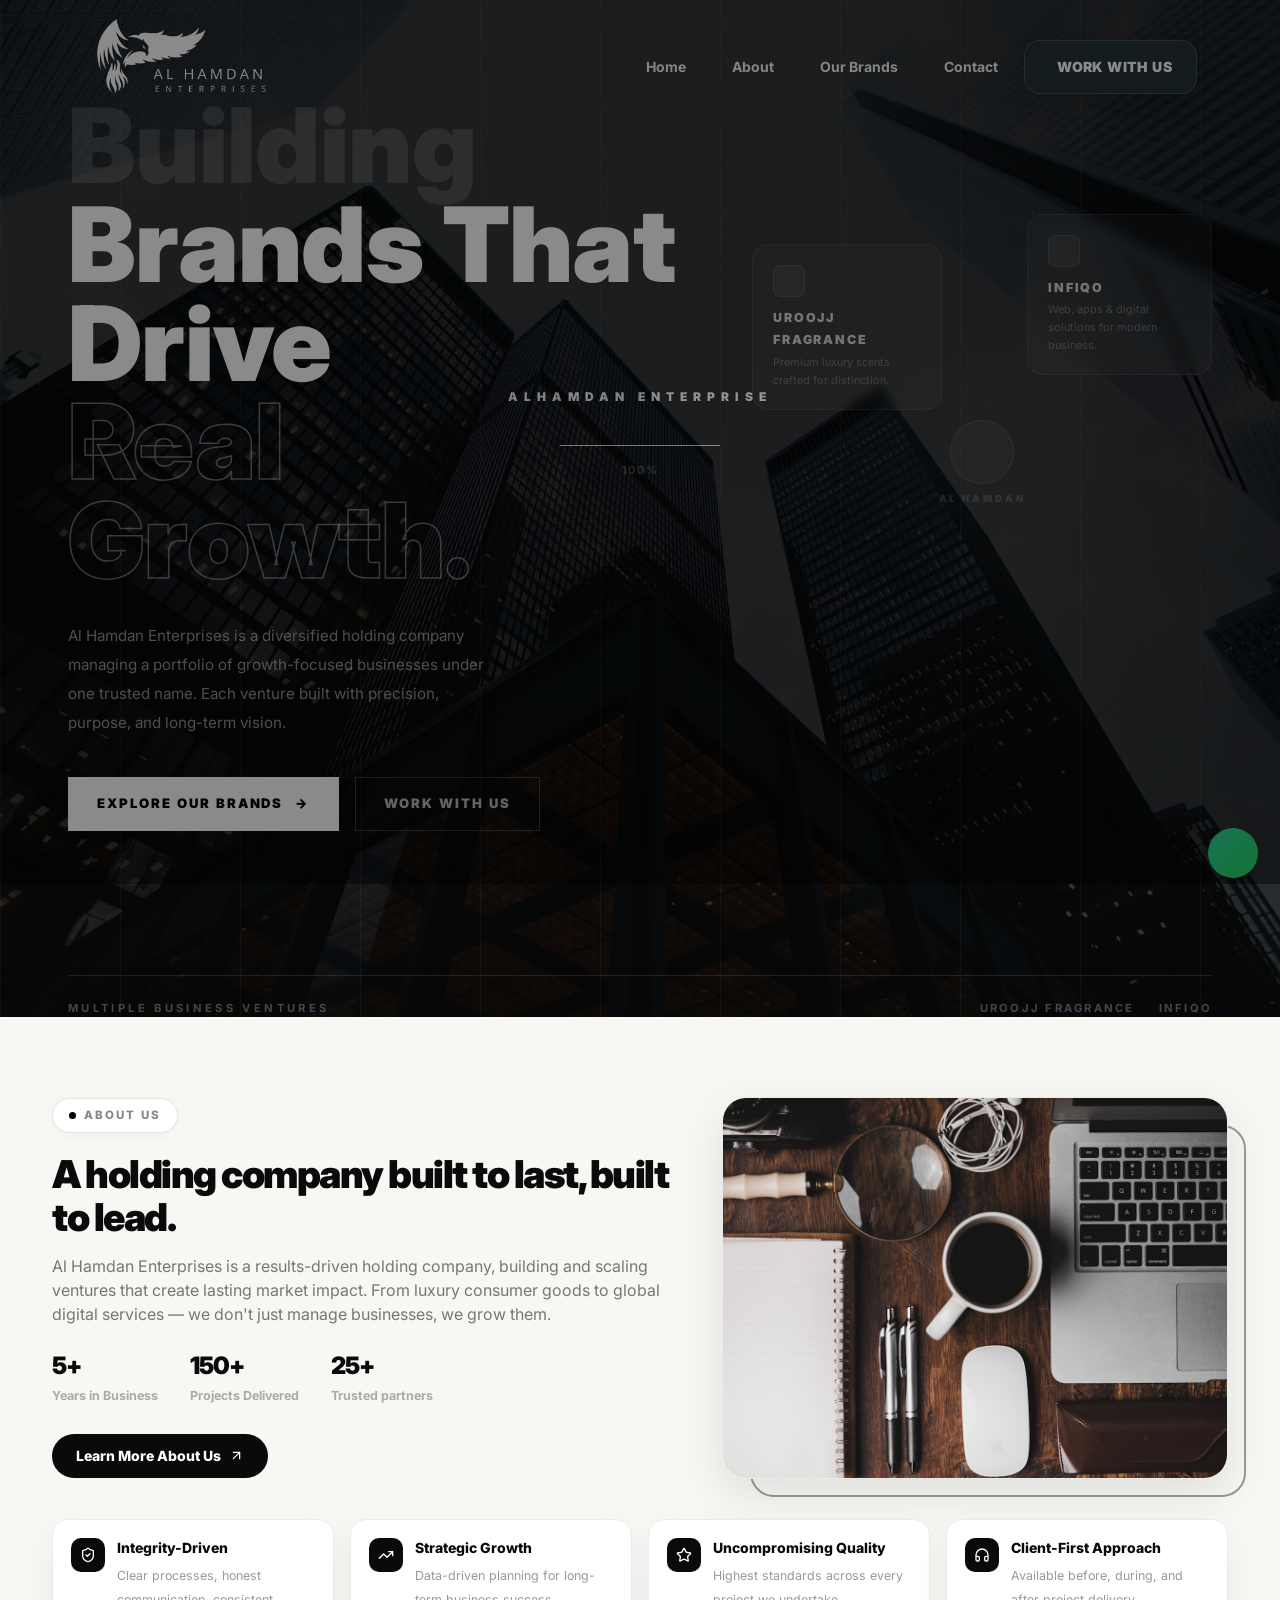
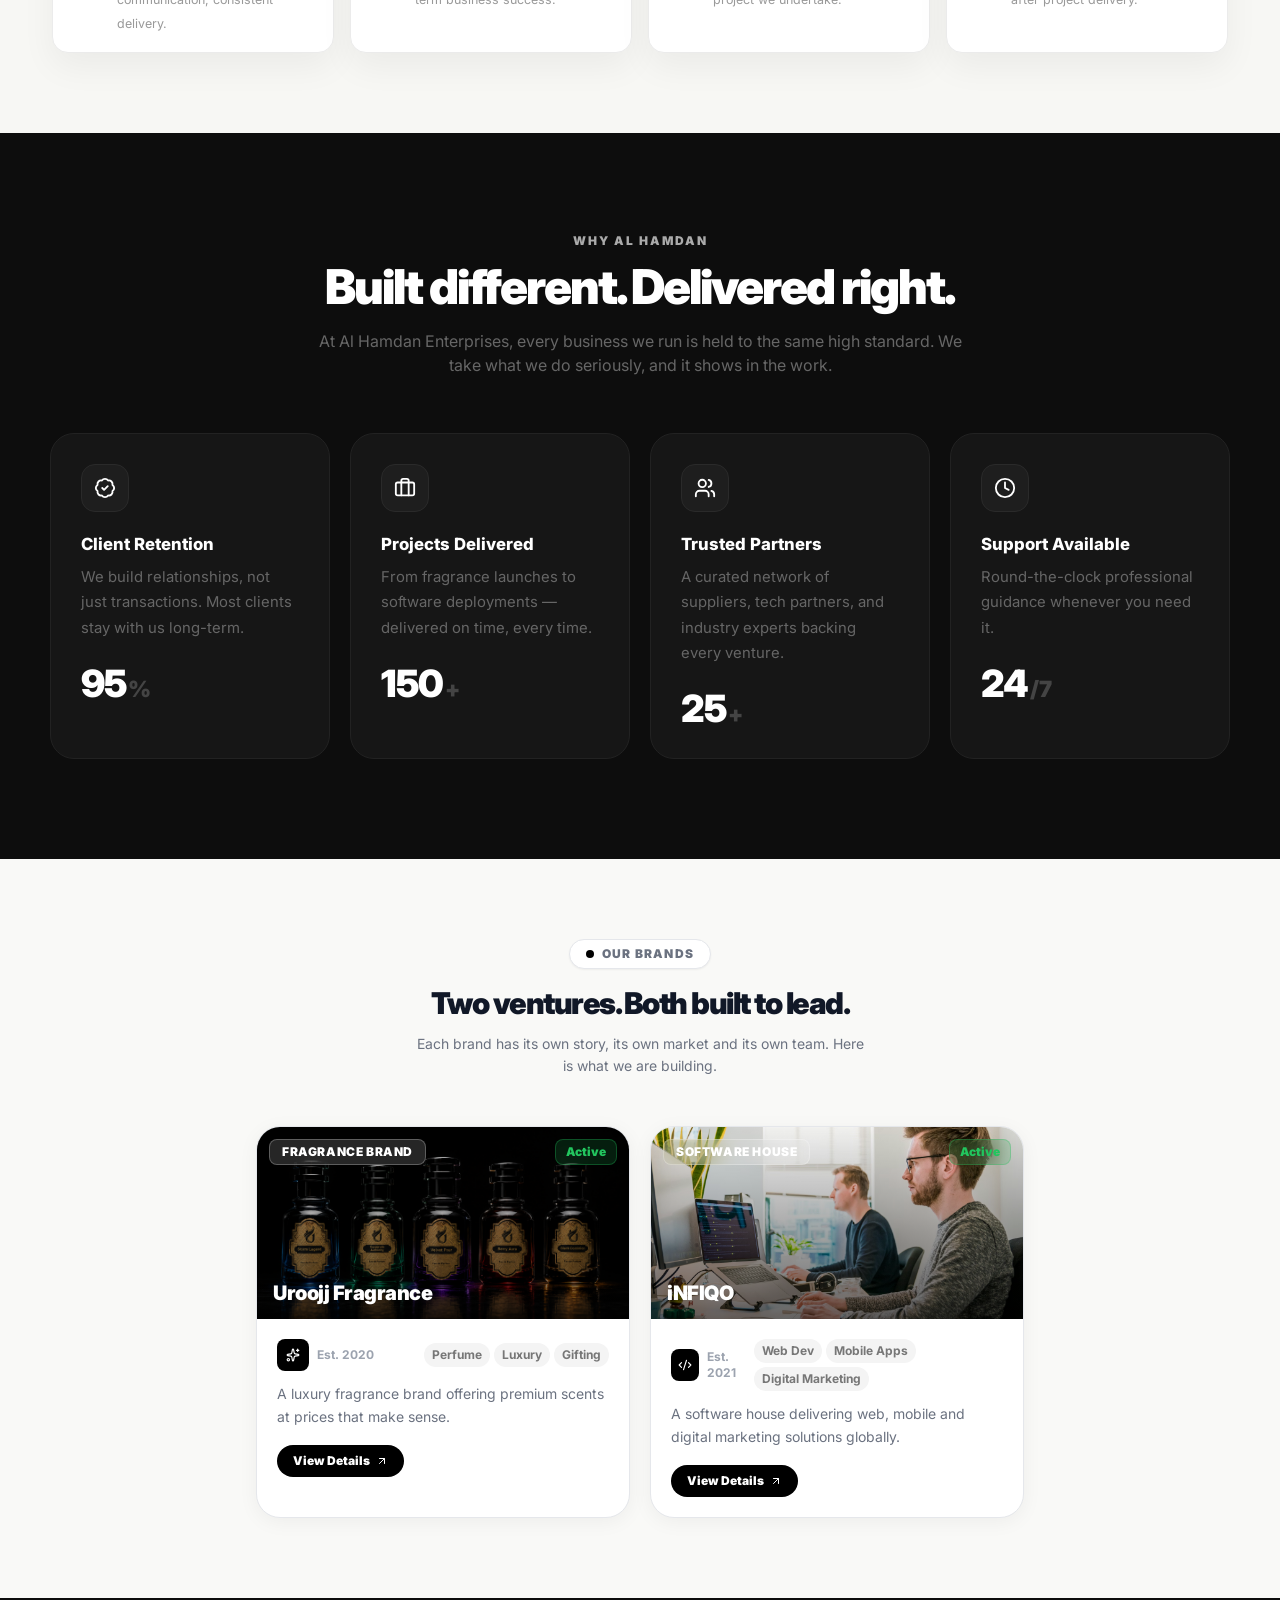
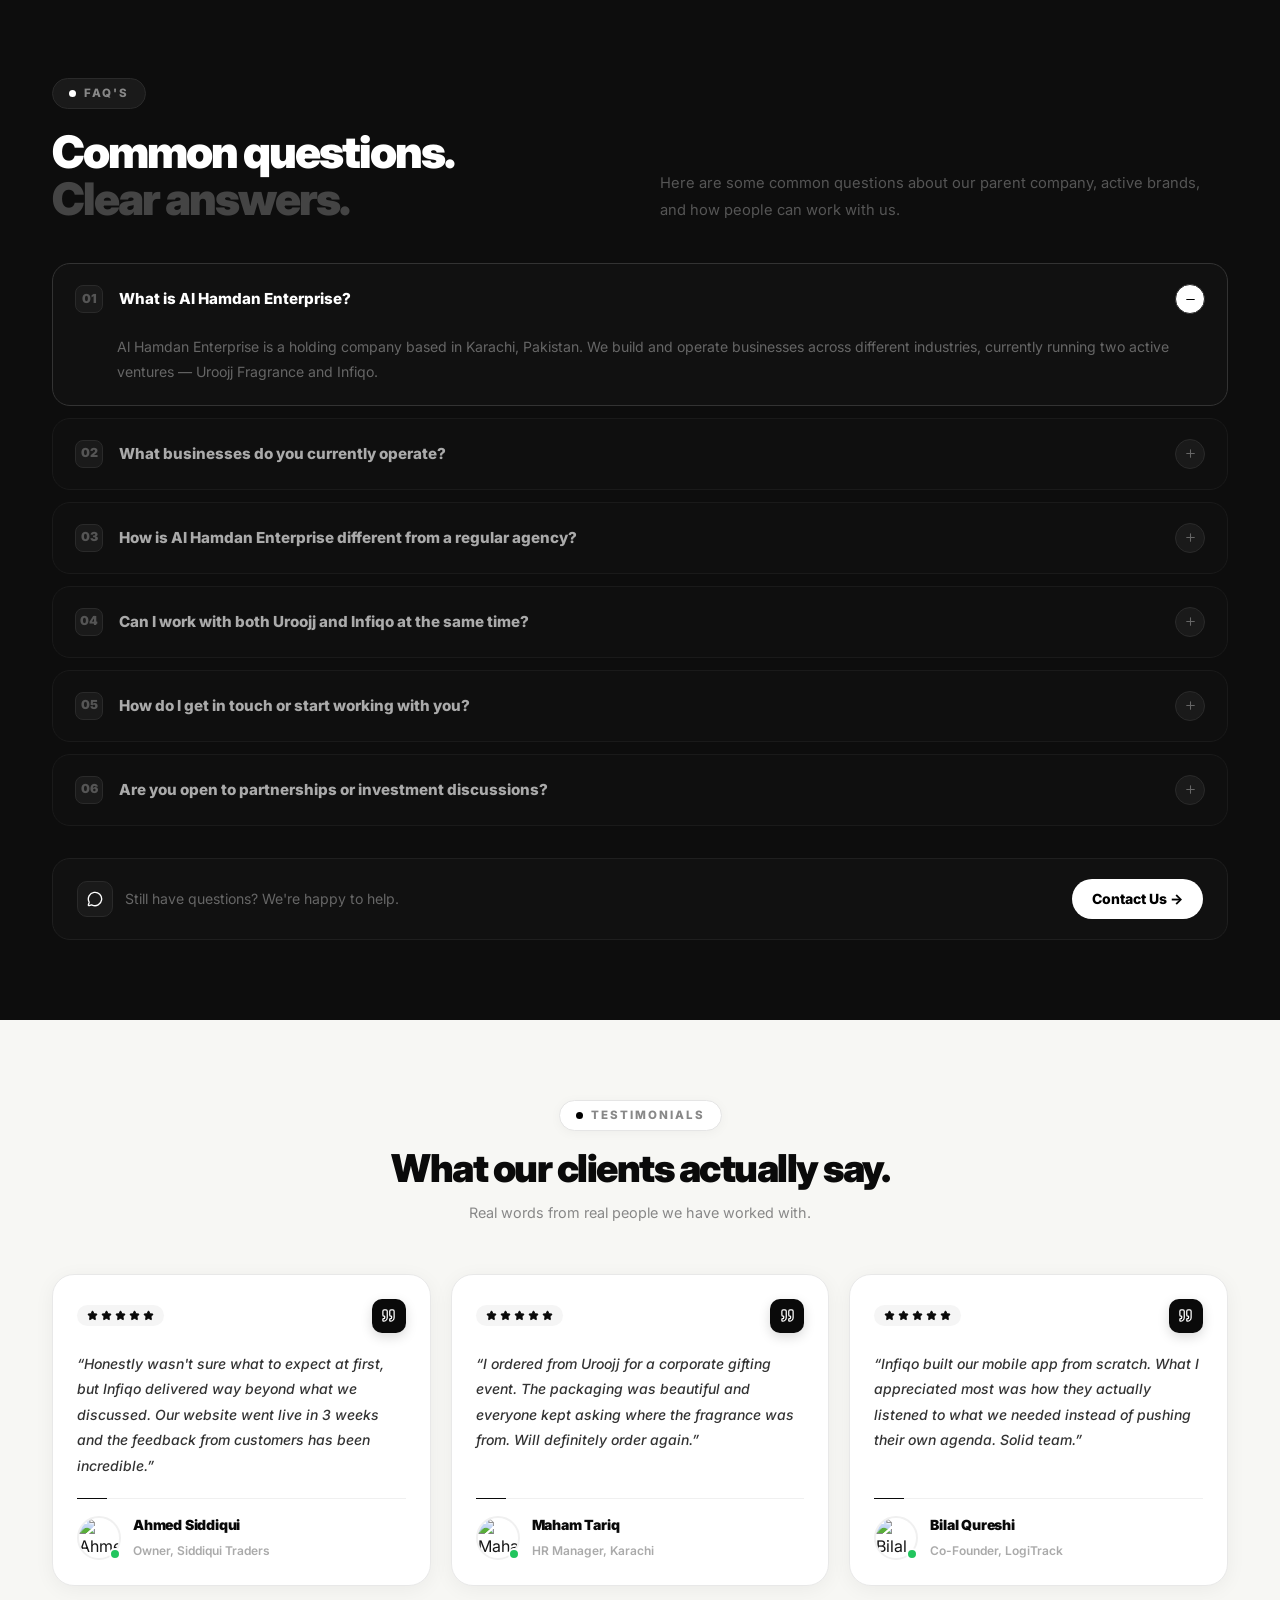
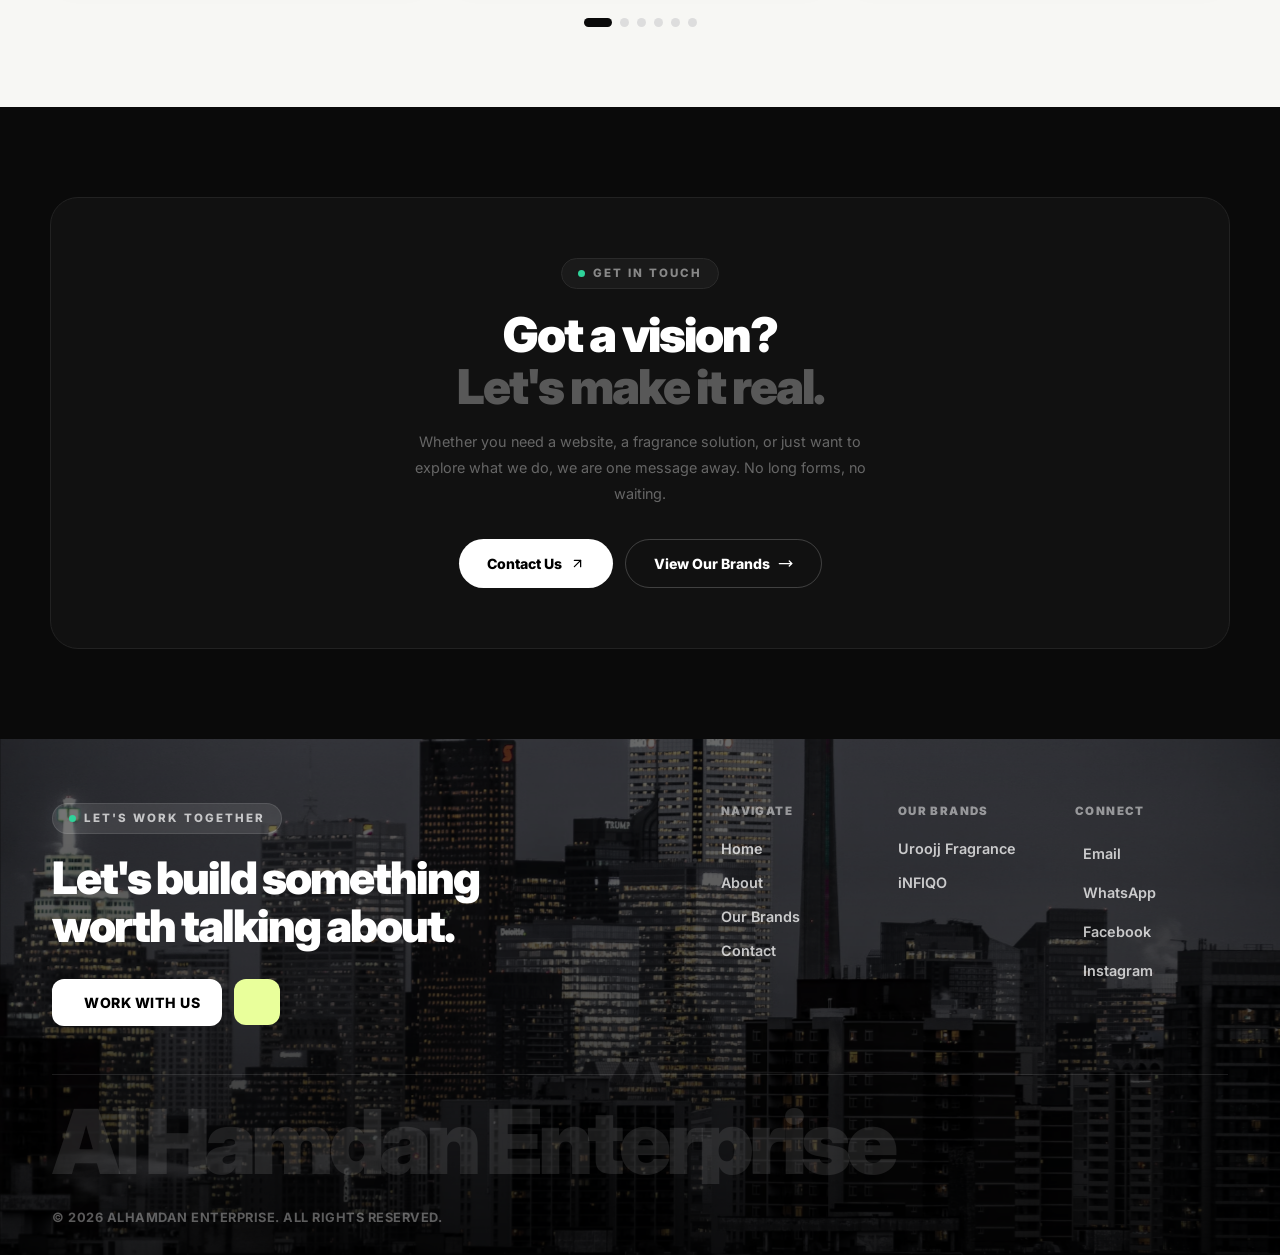
==== index.html @ c8f93321 "first commit" ====
<!DOCTYPE html><html lang="en"><head><meta charSet="utf-8"/><meta name="viewport" content="width=device-width, initial-scale=1"/><link rel="preload" as="image" href="/assets/alhamdan-eagle.png"/><link rel="preload" as="image" href="/assets/home-banner.avif"/><link rel="preload" as="image" href="/assets/about-section.jfif"/><link rel="preload" as="image" href="/assets/brand1.png"/><link rel="preload" as="image" href="/assets/brand2.avif"/><link rel="preload" as="image" href="https://images.unsplash.com/photo-1500648767791-00dcc994a43e?auto=format&amp;fit=crop&amp;w=200&amp;q=80"/><link rel="preload" as="image" href="https://images.unsplash.com/photo-1494790108377-be9c29b29330?auto=format&amp;fit=crop&amp;w=200&amp;q=80"/><link rel="preload" as="image" href="https://images.unsplash.com/photo-1507003211169-0a1dd7228f2d?auto=format&amp;fit=crop&amp;w=200&amp;q=80"/><link rel="stylesheet" href="/_next/static/css/edbd0de90d581d20.css" data-precedence="next"/><link rel="preload" as="script" fetchPriority="low" href="/_next/static/chunks/webpack-51ed66781d0bfeac.js"/><script src="/_next/static/chunks/4bd1b696-81a9dfe52645d0f1.js" async=""></script><script src="/_next/static/chunks/215-1c344f4e2d392297.js" async=""></script><script src="/_next/static/chunks/main-app-2617bffa5543899b.js" async=""></script><script src="/_next/static/chunks/138-8645a6a41c3a226d.js" async=""></script><script src="/_next/static/chunks/606-16528dc2c14a4afb.js" async=""></script><script src="/_next/static/chunks/648-9238dda1753b8897.js" async=""></script><script src="/_next/static/chunks/app/layout-38f8ea07ea30d4d3.js" async=""></script><script src="/_next/static/chunks/app/page-377c559f6a2c6970.js" async=""></script><link rel="preconnect" href="https://fonts.googleapis.com"/><link rel="preconnect" href="https://fonts.gstatic.com" crossorigin="anonymous"/><title>Al Hamdan Enterprises</title><meta name="description" content="Al Hamdan Enterprises is a parent company building modern brands including Uroojj Fragrance and iNFIQO."/><meta name="author" content="Al Hamdan Enterprises"/><meta name="keywords" content="Al Hamdan Enterprises,Uroojj Fragrance,iNFIQO,perfume brand Pakistan,software company Pakistan,digital agency Pakistan"/><meta name="creator" content="Al Hamdan Enterprises"/><meta name="publisher" content="Al Hamdan Enterprises"/><meta name="robots" content="index, follow"/><meta property="og:title" content="Al Hamdan Enterprises"/><meta property="og:description" content="A parent company building modern brands including Uroojj Fragrance and iNFIQO."/><meta property="og:url" content="https://alhamdanenterprise.com/"/><meta property="og:site_name" content="Al Hamdan Enterprises"/><meta property="og:locale" content="en_US"/><meta property="og:image" content="http://localhost:3000/Founder-img.png"/><meta property="og:image:width" content="1200"/><meta property="og:image:height" content="630"/><meta property="og:image:alt" content="Al Hamdan Enterprises"/><meta property="og:type" content="website"/><meta name="twitter:card" content="summary_large_image"/><meta name="twitter:title" content="Al Hamdan Enterprises"/><meta name="twitter:description" content="A parent company building modern brands including Uroojj Fragrance and iNFIQO."/><meta name="twitter:image" content="http://localhost:3000/Founder-img.png"/><link rel="shortcut icon" href="/favicon.ico"/><link rel="icon" href="/favicon.ico"/><link rel="apple-touch-icon" href="/favicon-32x32.png"/><link href="https://fonts.googleapis.com/css2?family=Inter:wght@400;500;600;700;800;900&amp;display=swap" rel="stylesheet"/><link href="https://cdn.jsdelivr.net/npm/remixicon@4.6.0/fonts/remixicon.css" rel="stylesheet"/><script src="/_next/static/chunks/polyfills-42372ed130431b0a.js" noModule=""></script></head><body><header id="header" class="fixed left-0 top-0 z-[1000] w-full transition-all duration-300 py-4"><div class="container mx-auto flex items-center justify-between gap-6 px-4 sm:px-6 lg:px-8"><div class="inline-flex items-center rounded-2xl border transition-all duration-300 border-transparent bg-transparent p-0 shadow-none"><a class="flex items-center no-underline" href="/"><img alt="Al Hamdan Enterprises Logo" width="225" height="100" decoding="async" data-nimg="1" class="block h-[64px] w-[145px] origin-center scale-[2.2] object-contain object-center transition-all duration-300 sm:h-[80px] sm:w-[180px] sm:scale-[2.6] lg:h-[100px] lg:w-[225px] lg:scale-[3] brightness-0 invert" style="color:transparent" src="/assets/alhamdan-eagle.png"/></a></div><div class="flex items-center gap-3 lg:gap-4"><div class="lg:rounded-[22px] lg:border lg:transition-all lg:duration-300 lg:border-transparent lg:bg-transparent lg:p-0 lg:shadow-none"><ul id="navLinks" class="fixed inset-x-4 top-[110px] z-[9999] flex max-h-[calc(100vh-130px)] w-auto list-none flex-col gap-3 overflow-y-auto rounded-3xl border border-white/15 bg-[#111]/95 p-4 text-sm font-bold text-white shadow-2xl backdrop-blur-2xl transition-all duration-300 lg:static lg:max-h-none lg:w-auto lg:flex-row lg:items-center lg:gap-1.5 lg:overflow-visible lg:border-none lg:bg-transparent lg:p-0 lg:shadow-none lg:backdrop-blur-none invisible translate-x-full opacity-0 lg:visible lg:translate-x-0 lg:opacity-100 lg:text-white/95"><li><a href="/" class="relative inline-flex w-full items-center justify-center whitespace-nowrap rounded-2xl px-4 py-3 text-sm transition-all duration-300 lg:w-auto lg:px-5 lg:py-4 text-white/95 hover:bg-white/10 hover:text-white">Home</a></li><li><a href="/about" class="relative inline-flex w-full items-center justify-center whitespace-nowrap rounded-2xl px-4 py-3 text-sm transition-all duration-300 lg:w-auto lg:px-5 lg:py-4 text-white/95 hover:bg-white/10 hover:text-white">About</a></li><li><a href="/brands" class="relative inline-flex w-full items-center justify-center whitespace-nowrap rounded-2xl px-4 py-3 text-sm transition-all duration-300 lg:w-auto lg:px-5 lg:py-4 text-white/95 hover:bg-white/10 hover:text-white">Our Brands</a></li><li><a href="/contact" class="relative inline-flex w-full items-center justify-center whitespace-nowrap rounded-2xl px-4 py-3 text-sm transition-all duration-300 lg:w-auto lg:px-5 lg:py-4 text-white/95 hover:bg-white/10 hover:text-white">Contact</a></li><li><a href="https://wa.me/+923149224812" target="_blank" rel="noopener noreferrer" class="inline-flex w-full items-center justify-center gap-2 rounded-2xl border border-white/15 bg-[#233136] px-4 py-3 text-xs font-black uppercase tracking-[0.4px] text-white shadow-[0_14px_28px_rgba(0,0,0,0.12)] transition-all duration-300 hover:-translate-y-0.5 hover:border-white/30 hover:bg-white/20 sm:text-sm lg:w-auto lg:px-6 lg:py-4"><i class="ri-whatsapp-line text-[1.1rem] leading-none text-green-400 transition-colors duration-300"></i><span>Work With Us</span></a></li></ul></div><button id="menuBtn" aria-label="Open menu" class="flex h-[46px] w-[46px] cursor-pointer flex-col items-center justify-center rounded-[14px] border backdrop-blur-xl transition-all duration-300 lg:hidden border-white/20 bg-white/10"><span class="my-[3px] block h-[2px] w-5 transition-all duration-300 bg-white "></span><span class="my-[3px] block h-[2px] w-5 transition-all duration-300 bg-white opacity-100"></span><span class="my-[3px] block h-[2px] w-5 transition-all duration-300 bg-white "></span></button></div></div></header><main><section id="home" class="relative flex min-h-screen items-center overflow-hidden bg-[#080808] px-4 pb-16 pt-28 text-white sm:px-6 lg:px-12 lg:py-0"><div class="absolute inset-0 z-0"><img src="/assets/home-banner.avif" alt="" class="h-full w-full object-cover object-center"/><div class="absolute inset-0 bg-[#080808]/80"></div><div class="absolute inset-0 opacity-[0.04]" style="background-image:repeating-linear-gradient(90deg, white 0px, white 1px, transparent 1px, transparent 120px)"></div></div><div class="container relative z-10 mx-auto max-w-7xl"><div class="grid grid-cols-1 items-center gap-0 lg:grid-cols-[1fr_420px] lg:gap-16 xl:grid-cols-[1fr_460px]"><div class="reveal py-8 lg:py-24"><h1 class="mb-8 font-black leading-[0.95] tracking-[-0.04em]"><span class="block text-[clamp(3rem,9vw,6.5rem)] text-white/15">Building</span><span class="block text-[clamp(3rem,9vw,6.5rem)] text-white">Brands That</span><span class="block text-[clamp(3rem,9vw,6.5rem)] text-white">Drive</span><span class="block text-[clamp(3rem,9vw,6.5rem)]" style="-webkit-text-stroke:1.5px rgba(255,255,255,0.4);color:transparent">Real Growth.</span></h1><div class="mb-10 grid grid-cols-1 gap-8 sm:grid-cols-[1fr_auto]"><p class="max-w-[420px] text-[0.95rem] leading-[1.9] text-white/55">Al Hamdan Enterprises is a diversified holding company managing a portfolio of growth-focused businesses under one trusted name. Each venture built with precision, purpose, and long-term vision.</p></div><div class="flex flex-wrap items-center gap-4"><a href="/brands" class="group inline-flex items-center gap-3 rounded-none border border-white bg-white px-7 py-4 text-[0.82rem] font-black uppercase tracking-[0.15em] text-black transition-all duration-300 hover:bg-transparent hover:text-white">Explore Our Brands<span class="transition-transform duration-300 group-hover:translate-x-1">→</span></a><a href="/contact" class="inline-flex items-center gap-3 rounded-none border border-white/20 px-7 py-4 text-[0.82rem] font-black uppercase tracking-[0.15em] text-white/70 transition-all duration-300 hover:border-white hover:text-white">Work With Us</a></div></div><div class="reveal relative hidden lg:flex items-center justify-center" style="height:560px"><div class="absolute h-[300px] w-[300px] rounded-full" style="background:radial-gradient(circle, rgba(255,255,255,0.03) 0%, transparent 70%)"></div><div class="absolute left-[0px] top-[60px] w-[190px] rounded-2xl border border-white/[0.08] bg-white/[0.04] p-5 backdrop-blur-sm" style="animation:floatA 6s ease-in-out infinite"><div class="mb-3 flex h-8 w-8 items-center justify-center rounded-lg border border-white/10 bg-white/[0.06]"><i class="ri-drop-line text-sm text-white/60"></i></div><p class="mb-1 text-[0.78rem] font-black uppercase tracking-[0.15em] text-white/80">Uroojj</p><p class="mb-1 text-[0.78rem] font-black uppercase tracking-[0.15em] text-white/80">Fragrance</p><p class="text-[0.68rem] leading-relaxed text-white/30">Premium luxury scents crafted for distinction.</p></div><div class="absolute right-[0px] top-[30px] w-[185px] rounded-2xl border border-white/[0.08] bg-white/[0.04] p-5 backdrop-blur-sm" style="animation:floatB 5s ease-in-out infinite"><div class="mb-3 flex h-8 w-8 items-center justify-center rounded-lg border border-white/10 bg-white/[0.06]"><i class="ri-code-line text-sm text-white/60"></i></div><p class="mb-1 text-[0.78rem] font-black uppercase tracking-[0.15em] text-white/80">iNFIQO</p><p class="text-[0.68rem] leading-relaxed text-white/30">Web, apps &amp; digital solutions for modern business.</p></div><div class="absolute flex flex-col items-center justify-center gap-2"><div class="flex h-16 w-16 items-center justify-center rounded-full border border-white/10 bg-white/[0.05]"><i class="ri-building-4-line text-xl text-white/50"></i></div><p class="text-[0.6rem] font-black uppercase tracking-[0.3em] text-white/20">Al Hamdan</p></div><svg class="absolute inset-0 h-full w-full" style="z-index:-1"><line x1="50%" y1="50%" x2="22%" y2="22%" stroke="rgba(255,255,255,0.04)" stroke-width="1" stroke-dasharray="4 6"></line><line x1="50%" y1="50%" x2="78%" y2="18%" stroke="rgba(255,255,255,0.04)" stroke-width="1" stroke-dasharray="4 6"></line><line x1="50%" y1="50%" x2="20%" y2="78%" stroke="rgba(255,255,255,0.04)" stroke-width="1" stroke-dasharray="4 6"></line><line x1="50%" y1="50%" x2="78%" y2="80%" stroke="rgba(255,255,255,0.04)" stroke-width="1" stroke-dasharray="4 6"></line></svg></div></div><div class="reveal mt-12 hidden items-center justify-between border-t border-white/10 pt-6 lg:flex"><p class="text-[0.7rem] font-bold uppercase tracking-[0.3em] text-white/25">Multiple Business Ventures</p><div class="flex items-center gap-6"><span class="text-[0.7rem] font-bold uppercase tracking-[0.2em] text-white/25 transition hover:text-white/60 cursor-default">Uroojj Fragrance</span><span class="text-[0.7rem] font-bold uppercase tracking-[0.2em] text-white/25 transition hover:text-white/60 cursor-default">iNFIQO</span></div></div></div></section><section id="about" class="bg-[radial-gradient(circle_at_top_right,rgba(79,140,255,0.12),transparent_30%),radial-gradient(circle_at_bottom_left,rgba(255,159,67,0.08),transparent_28%),#f9f9f7] px-4 py-16 sm:px-6 sm:py-20 lg:px-8"><div class="container mx-auto max-w-7xl"><div class="grid grid-cols-1 items-center gap-10 md:gap-12 lg:grid-cols-[1.1fr_0.9fr] lg:gap-[52px]"><div class="reveal text-center lg:text-left"><div class="mx-auto mb-5 inline-flex w-fit items-center gap-2 rounded-full border border-[#e5e5e5] bg-white px-4 py-2 shadow-[0_2px_12px_rgba(0,0,0,0.04)] lg:mx-0"><span class="block h-[7px] w-[7px] rounded-full bg-black"></span><span class="text-[0.72rem] font-extrabold uppercase tracking-[2px] text-[#888]">About Us</span></div><h2 class="mx-auto mb-4 max-w-2xl text-[clamp(1.7rem,6vw,2.4rem)] font-black leading-[1.1] tracking-[-1.5px] text-[#0a0a0a] lg:mx-0 lg:text-[clamp(1.8rem,3vw,2.4rem)]">A holding company built to last, built to lead.</h2><p class="mx-auto mb-6 max-w-2xl text-sm leading-8 text-[#777] sm:text-base lg:mx-0">Al Hamdan Enterprises is a results-driven holding company, building and scaling ventures that create lasting market impact. From luxury consumer goods to global digital services — we don&#x27;t just manage businesses, we grow them.</p><div class="mb-7 grid grid-cols-3 gap-4 sm:flex sm:justify-center sm:gap-8 lg:justify-start"><div><strong class="block text-xl font-black tracking-[-1px] text-[#0a0a0a] sm:text-2xl">5+</strong><span class="text-xs font-bold text-[#aaa] sm:text-[0.78rem]">Years in Business</span></div><div><strong class="block text-xl font-black tracking-[-1px] text-[#0a0a0a] sm:text-2xl">150+</strong><span class="text-xs font-bold text-[#aaa] sm:text-[0.78rem]">Projects Delivered</span></div><div><strong class="block text-xl font-black tracking-[-1px] text-[#0a0a0a] sm:text-2xl">25+</strong><span class="text-xs font-bold text-[#aaa] sm:text-[0.78rem]">Trusted partners</span></div></div><a class="inline-flex items-center justify-center gap-2 rounded-full bg-[#0a0a0a] px-6 py-3 text-sm font-extrabold text-white transition duration-300 hover:opacity-80" href="/about/">Learn More About Us <svg xmlns="http://www.w3.org/2000/svg" width="15" height="15" viewBox="0 0 24 24" fill="none" stroke="currentColor" stroke-width="2" stroke-linecap="round" stroke-linejoin="round" class="lucide lucide-arrow-up-right" aria-hidden="true"><path d="M7 7h10v10"></path><path d="M7 17 17 7"></path></svg></a></div><div class="reveal relative mx-auto w-full max-w-[560px] lg:max-w-none"><div class="relative before:absolute before:inset-[22px_-12px_-12px_22px] before:z-0 before:rounded-[24px] before:border-2 before:border-[#999] sm:before:inset-[28px_-18px_-18px_28px]"><div class="relative z-10 overflow-hidden rounded-[24px] border border-[#ebebeb] shadow-[0_16px_48px_rgba(0,0,0,0.1)]"><img src="/assets/about-section.jfif" alt="Al Hamdan Enterprises" class="block h-[260px] w-full object-cover sm:h-[320px] lg:h-[380px]"/></div></div></div></div><div class="reveal mt-10 grid grid-cols-1 gap-4 sm:grid-cols-2 lg:grid-cols-4"><div class="flex items-start gap-3 rounded-2xl border border-[#ebebeb] bg-white p-4 shadow-[0_14px_34px_rgba(0,0,0,0.05)] transition duration-300 hover:-translate-y-1 hover:border-[#0a0a0a] hover:shadow-[0_20px_44px_rgba(0,0,0,0.09)] sm:p-[18px]"><div class="flex h-[34px] min-w-[34px] items-center justify-center rounded-[10px] bg-[#0a0a0a]"><svg xmlns="http://www.w3.org/2000/svg" width="16" height="16" viewBox="0 0 24 24" fill="none" stroke="#fff" stroke-width="2" stroke-linecap="round" stroke-linejoin="round" class="lucide lucide-shield-check" aria-hidden="true"><path d="M20 13c0 5-3.5 7.5-7.66 8.95a1 1 0 0 1-.67-.01C7.5 20.5 4 18 4 13V6a1 1 0 0 1 1-1c2 0 4.5-1.2 6.24-2.72a1.17 1.17 0 0 1 1.52 0C14.51 3.81 17 5 19 5a1 1 0 0 1 1 1z"></path><path d="m9 12 2 2 4-4"></path></svg></div><div><strong class="mb-1 block text-sm font-extrabold text-[#0a0a0a]">Integrity-Driven</strong><span class="text-xs leading-[1.55] text-[#999] sm:text-[0.78rem]">Clear processes, honest communication, consistent delivery.</span></div></div><div class="flex items-start gap-3 rounded-2xl border border-[#ebebeb] bg-white p-4 shadow-[0_14px_34px_rgba(0,0,0,0.05)] transition duration-300 hover:-translate-y-1 hover:border-[#0a0a0a] hover:shadow-[0_20px_44px_rgba(0,0,0,0.09)] sm:p-[18px]"><div class="flex h-[34px] min-w-[34px] items-center justify-center rounded-[10px] bg-[#0a0a0a]"><svg xmlns="http://www.w3.org/2000/svg" width="16" height="16" viewBox="0 0 24 24" fill="none" stroke="#fff" stroke-width="2" stroke-linecap="round" stroke-linejoin="round" class="lucide lucide-trending-up" aria-hidden="true"><path d="M16 7h6v6"></path><path d="m22 7-8.5 8.5-5-5L2 17"></path></svg></div><div><strong class="mb-1 block text-sm font-extrabold text-[#0a0a0a]">Strategic Growth</strong><span class="text-xs leading-[1.55] text-[#999] sm:text-[0.78rem]">Data-driven planning for long-term business success.</span></div></div><div class="flex items-start gap-3 rounded-2xl border border-[#ebebeb] bg-white p-4 shadow-[0_14px_34px_rgba(0,0,0,0.05)] transition duration-300 hover:-translate-y-1 hover:border-[#0a0a0a] hover:shadow-[0_20px_44px_rgba(0,0,0,0.09)] sm:p-[18px]"><div class="flex h-[34px] min-w-[34px] items-center justify-center rounded-[10px] bg-[#0a0a0a]"><svg xmlns="http://www.w3.org/2000/svg" width="16" height="16" viewBox="0 0 24 24" fill="none" stroke="#fff" stroke-width="2" stroke-linecap="round" stroke-linejoin="round" class="lucide lucide-star" aria-hidden="true"><path d="M11.525 2.295a.53.53 0 0 1 .95 0l2.31 4.679a2.123 2.123 0 0 0 1.595 1.16l5.166.756a.53.53 0 0 1 .294.904l-3.736 3.638a2.123 2.123 0 0 0-.611 1.878l.882 5.14a.53.53 0 0 1-.771.56l-4.618-2.428a2.122 2.122 0 0 0-1.973 0L6.396 21.01a.53.53 0 0 1-.77-.56l.881-5.139a2.122 2.122 0 0 0-.611-1.879L2.16 9.795a.53.53 0 0 1 .294-.906l5.165-.755a2.122 2.122 0 0 0 1.597-1.16z"></path></svg></div><div><strong class="mb-1 block text-sm font-extrabold text-[#0a0a0a]">Uncompromising Quality</strong><span class="text-xs leading-[1.55] text-[#999] sm:text-[0.78rem]">Highest standards across every project we undertake.</span></div></div><div class="flex items-start gap-3 rounded-2xl border border-[#ebebeb] bg-white p-4 shadow-[0_14px_34px_rgba(0,0,0,0.05)] transition duration-300 hover:-translate-y-1 hover:border-[#0a0a0a] hover:shadow-[0_20px_44px_rgba(0,0,0,0.09)] sm:p-[18px]"><div class="flex h-[34px] min-w-[34px] items-center justify-center rounded-[10px] bg-[#0a0a0a]"><svg xmlns="http://www.w3.org/2000/svg" width="16" height="16" viewBox="0 0 24 24" fill="none" stroke="#fff" stroke-width="2" stroke-linecap="round" stroke-linejoin="round" class="lucide lucide-headphones" aria-hidden="true"><path d="M3 14h3a2 2 0 0 1 2 2v3a2 2 0 0 1-2 2H5a2 2 0 0 1-2-2v-7a9 9 0 0 1 18 0v7a2 2 0 0 1-2 2h-1a2 2 0 0 1-2-2v-3a2 2 0 0 1 2-2h3"></path></svg></div><div><strong class="mb-1 block text-sm font-extrabold text-[#0a0a0a]">Client-First Approach</strong><span class="text-xs leading-[1.55] text-[#999] sm:text-[0.78rem]">Available before, during, and after project delivery.</span></div></div></div></div></section><section id="why" class="bg-[#0D0D0D]"><div class="container mx-auto max-w-7xl"><div class="reveal mx-auto mb-12 max-w-3xl text-center sm:mb-14"><div class="mb-3 text-xs font-black uppercase tracking-[2px] text-[#aaa]">WHY AL HAMDAN</div><h2 class="mb-4 text-[clamp(1.8rem,7vw,3rem)] font-black leading-[1.08] tracking-[-1.5px] text-white sm:tracking-[-2px]">Built different. Delivered right.</h2><p class="mx-auto max-w-2xl text-sm leading-7 text-[#666] sm:text-base">At Al Hamdan Enterprises, every business we run is held to the same high standard. We take what we do seriously, and it shows in the work.</p></div><div class="grid grid-cols-1 gap-5 sm:grid-cols-2 lg:grid-cols-4"><div class="reveal rounded-[24px] border border-[#222] bg-[#161616] p-6 transition duration-300 hover:-translate-y-2 hover:border-[#444] hover:shadow-[0_25px_60px_rgba(0,0,0,0.28)] sm:p-7 lg:p-[30px]"><div class="mb-5 flex h-12 w-12 items-center justify-center rounded-[14px] border border-[#2a2a2a] bg-[#1e1e1e]"><svg xmlns="http://www.w3.org/2000/svg" width="22" height="22" viewBox="0 0 24 24" fill="none" stroke="#fff" stroke-width="2" stroke-linecap="round" stroke-linejoin="round" class="lucide lucide-badge-check" aria-hidden="true"><path d="M3.85 8.62a4 4 0 0 1 4.78-4.77 4 4 0 0 1 6.74 0 4 4 0 0 1 4.78 4.78 4 4 0 0 1 0 6.74 4 4 0 0 1-4.77 4.78 4 4 0 0 1-6.75 0 4 4 0 0 1-4.78-4.77 4 4 0 0 1 0-6.76Z"></path><path d="m9 12 2 2 4-4"></path></svg></div><h3 class="mb-2 text-[1.05rem] font-extrabold text-white">Client Retention</h3><p class="mb-6 text-sm leading-[1.7] text-[#666] sm:text-[0.93rem]">We build relationships, not just transactions. Most clients stay with us long-term.</p><div class="flex items-baseline gap-0.5"><span data-count="95" class="text-[2.2rem] font-black leading-none tracking-[-1px] text-white sm:text-[2.35rem]">0</span><span class="text-[1.4rem] font-black leading-none text-[#444]">%</span></div></div><div class="reveal rounded-[24px] border border-[#222] bg-[#161616] p-6 transition duration-300 hover:-translate-y-2 hover:border-[#444] hover:shadow-[0_25px_60px_rgba(0,0,0,0.28)] sm:p-7 lg:p-[30px]"><div class="mb-5 flex h-12 w-12 items-center justify-center rounded-[14px] border border-[#2a2a2a] bg-[#1e1e1e]"><svg xmlns="http://www.w3.org/2000/svg" width="22" height="22" viewBox="0 0 24 24" fill="none" stroke="#fff" stroke-width="2" stroke-linecap="round" stroke-linejoin="round" class="lucide lucide-briefcase" aria-hidden="true"><path d="M16 20V4a2 2 0 0 0-2-2h-4a2 2 0 0 0-2 2v16"></path><rect width="20" height="14" x="2" y="6" rx="2"></rect></svg></div><h3 class="mb-2 text-[1.05rem] font-extrabold text-white">Projects Delivered</h3><p class="mb-6 text-sm leading-[1.7] text-[#666] sm:text-[0.93rem]">From fragrance launches to software deployments — delivered on time, every time.</p><div class="flex items-baseline gap-0.5"><span data-count="150" class="text-[2.2rem] font-black leading-none tracking-[-1px] text-white sm:text-[2.35rem]">0</span><span class="text-[1.4rem] font-black leading-none text-[#444]">+</span></div></div><div class="reveal rounded-[24px] border border-[#222] bg-[#161616] p-6 transition duration-300 hover:-translate-y-2 hover:border-[#444] hover:shadow-[0_25px_60px_rgba(0,0,0,0.28)] sm:p-7 lg:p-[30px]"><div class="mb-5 flex h-12 w-12 items-center justify-center rounded-[14px] border border-[#2a2a2a] bg-[#1e1e1e]"><svg xmlns="http://www.w3.org/2000/svg" width="22" height="22" viewBox="0 0 24 24" fill="none" stroke="#fff" stroke-width="2" stroke-linecap="round" stroke-linejoin="round" class="lucide lucide-users" aria-hidden="true"><path d="M16 21v-2a4 4 0 0 0-4-4H6a4 4 0 0 0-4 4v2"></path><path d="M16 3.128a4 4 0 0 1 0 7.744"></path><path d="M22 21v-2a4 4 0 0 0-3-3.87"></path><circle cx="9" cy="7" r="4"></circle></svg></div><h3 class="mb-2 text-[1.05rem] font-extrabold text-white">Trusted Partners</h3><p class="mb-6 text-sm leading-[1.7] text-[#666] sm:text-[0.93rem]">A curated network of suppliers, tech partners, and industry experts backing every venture.</p><div class="flex items-baseline gap-0.5"><span data-count="25" class="text-[2.2rem] font-black leading-none tracking-[-1px] text-white sm:text-[2.35rem]">0</span><span class="text-[1.4rem] font-black leading-none text-[#444]">+</span></div></div><div class="reveal rounded-[24px] border border-[#222] bg-[#161616] p-6 transition duration-300 hover:-translate-y-2 hover:border-[#444] hover:shadow-[0_25px_60px_rgba(0,0,0,0.28)] sm:p-7 lg:p-[30px]"><div class="mb-5 flex h-12 w-12 items-center justify-center rounded-[14px] border border-[#2a2a2a] bg-[#1e1e1e]"><svg xmlns="http://www.w3.org/2000/svg" width="22" height="22" viewBox="0 0 24 24" fill="none" stroke="#fff" stroke-width="2" stroke-linecap="round" stroke-linejoin="round" class="lucide lucide-clock" aria-hidden="true"><circle cx="12" cy="12" r="10"></circle><path d="M12 6v6l4 2"></path></svg></div><h3 class="mb-2 text-[1.05rem] font-extrabold text-white">Support Available</h3><p class="mb-6 text-sm leading-[1.7] text-[#666] sm:text-[0.93rem]">Round-the-clock professional guidance whenever you need it.</p><div class="flex items-baseline gap-0.5"><span data-count="24" class="text-[2.2rem] font-black leading-none tracking-[-1px] text-white sm:text-[2.35rem]">0</span><span class="text-[1.4rem] font-black leading-none text-[#444]">/7</span></div></div></div></div></section><section class="py-16 md:py-20 bg-[#f9f9f7]"><div class="container"><div class="reveal text-center mb-10 md:mb-12"><div class="inline-flex items-center gap-2 mb-4 px-4 py-1.5 rounded-full bg-white border border-gray-200 shadow-sm"><span class="w-2 h-2 rounded-full bg-black block"></span><span class="text-xs font-black uppercase tracking-widest text-gray-500">Our Brands</span></div><h2 class="text-2xl md:text-3xl font-black text-gray-900 mb-3" style="letter-spacing:-1.5px">Two ventures. Both built to lead.</h2><p class="text-sm text-gray-500 leading-relaxed max-w-md mx-auto">Each brand has its own story, its own market and its own team. Here is what we are building.</p></div><div class="reveal grid grid-cols-1 md:grid-cols-2 gap-5 max-w-3xl mx-auto"><article class="rounded-3xl overflow-hidden bg-white border border-gray-200 transition-all duration-300 hover:-translate-y-2 hover:border-[#0a0a0a] hover:shadow-[0_28px_70px_rgba(0,0,0,0.13)]" style="box-shadow:0 4px 20px rgba(0,0,0,0.05)"><div class="relative h-48 overflow-hidden"><img src="/assets/brand1.png" alt="Uroojj Fragrance" class="w-full h-full object-cover transition-transform duration-500"/><div class="absolute inset-0" style="background:linear-gradient(180deg, rgba(0,0,0,0.05) 0%, rgba(0,0,0,0.6) 100%)"></div><div class="absolute top-3 left-3 px-3 py-1 rounded-lg text-white text-xs font-black uppercase tracking-wider" style="background:rgba(255,255,255,0.15);backdrop-filter:blur(12px);border:1px solid rgba(255,255,255,0.25)">Fragrance Brand</div><div class="absolute top-3 right-3 px-2.5 py-1 rounded-lg text-xs font-black" style="background:rgba(34,197,94,0.15);backdrop-filter:blur(12px);border:1px solid rgba(34,197,94,0.3);color:#22c55e">Active</div><div class="absolute bottom-3 left-4"><h3 class="text-white text-xl font-black m-0" style="letter-spacing:-0.5px">Uroojj Fragrance</h3></div></div><div class="p-5"><div class="flex items-center justify-between mb-3"><div class="flex items-center gap-2"><div class="w-8 h-8 flex items-center justify-center rounded-lg bg-black"><svg xmlns="http://www.w3.org/2000/svg" width="14" height="14" viewBox="0 0 24 24" fill="none" stroke="#fff" stroke-width="2" stroke-linecap="round" stroke-linejoin="round" class="lucide lucide-sparkles" aria-hidden="true"><path d="M11.017 2.814a1 1 0 0 1 1.966 0l1.051 5.558a2 2 0 0 0 1.594 1.594l5.558 1.051a1 1 0 0 1 0 1.966l-5.558 1.051a2 2 0 0 0-1.594 1.594l-1.051 5.558a1 1 0 0 1-1.966 0l-1.051-5.558a2 2 0 0 0-1.594-1.594l-5.558-1.051a1 1 0 0 1 0-1.966l5.558-1.051a2 2 0 0 0 1.594-1.594z"></path><path d="M20 2v4"></path><path d="M22 4h-4"></path><circle cx="4" cy="20" r="2"></circle></svg></div><span class="text-xs font-bold text-gray-400">Est. 2020</span></div><div class="flex gap-1 flex-wrap"><span class="text-xs font-bold px-2 py-1 rounded-full" style="background:#f4f4f4;color:#777">Perfume</span><span class="text-xs font-bold px-2 py-1 rounded-full" style="background:#f4f4f4;color:#777">Luxury</span><span class="text-xs font-bold px-2 py-1 rounded-full" style="background:#f4f4f4;color:#777">Gifting</span></div></div><p class="text-sm text-gray-500 leading-relaxed mb-4">A luxury fragrance brand offering premium scents at prices that make sense.</p><button class="inline-flex items-center gap-1.5 px-4 py-2 rounded-full bg-black text-white text-xs font-black border-none cursor-pointer transition-opacity hover:opacity-75">View Details <svg xmlns="http://www.w3.org/2000/svg" width="12" height="12" viewBox="0 0 24 24" fill="none" stroke="currentColor" stroke-width="2" stroke-linecap="round" stroke-linejoin="round" class="lucide lucide-arrow-up-right" aria-hidden="true"><path d="M7 7h10v10"></path><path d="M7 17 17 7"></path></svg></button></div></article><article class="rounded-3xl overflow-hidden bg-white border border-gray-200 transition-all duration-300 hover:-translate-y-2 hover:border-[#0a0a0a] hover:shadow-[0_28px_70px_rgba(0,0,0,0.13)]" style="box-shadow:0 4px 20px rgba(0,0,0,0.05)"><div class="relative h-48 overflow-hidden"><img src="/assets/brand2.avif" alt="iNFIQO" class="w-full h-full object-cover transition-transform duration-500"/><div class="absolute inset-0" style="background:linear-gradient(180deg, rgba(0,0,0,0.05) 0%, rgba(0,0,0,0.6) 100%)"></div><div class="absolute top-3 left-3 px-3 py-1 rounded-lg text-white text-xs font-black uppercase tracking-wider" style="background:rgba(255,255,255,0.15);backdrop-filter:blur(12px);border:1px solid rgba(255,255,255,0.25)">Software House</div><div class="absolute top-3 right-3 px-2.5 py-1 rounded-lg text-xs font-black" style="background:rgba(34,197,94,0.15);backdrop-filter:blur(12px);border:1px solid rgba(34,197,94,0.3);color:#22c55e">Active</div><div class="absolute bottom-3 left-4"><h3 class="text-white text-xl font-black m-0" style="letter-spacing:-0.5px">iNFIQO</h3></div></div><div class="p-5"><div class="flex items-center justify-between mb-3"><div class="flex items-center gap-2"><div class="w-8 h-8 flex items-center justify-center rounded-lg bg-black"><svg xmlns="http://www.w3.org/2000/svg" width="14" height="14" viewBox="0 0 24 24" fill="none" stroke="#fff" stroke-width="2" stroke-linecap="round" stroke-linejoin="round" class="lucide lucide-code-xml" aria-hidden="true"><path d="m18 16 4-4-4-4"></path><path d="m6 8-4 4 4 4"></path><path d="m14.5 4-5 16"></path></svg></div><span class="text-xs font-bold text-gray-400">Est. 2021</span></div><div class="flex gap-1 flex-wrap"><span class="text-xs font-bold px-2 py-1 rounded-full" style="background:#f4f4f4;color:#777">Web Dev</span><span class="text-xs font-bold px-2 py-1 rounded-full" style="background:#f4f4f4;color:#777">Mobile Apps</span><span class="text-xs font-bold px-2 py-1 rounded-full" style="background:#f4f4f4;color:#777">Digital Marketing</span></div></div><p class="text-sm text-gray-500 leading-relaxed mb-4">A software house delivering web, mobile and digital marketing solutions globally.</p><button class="inline-flex items-center gap-1.5 px-4 py-2 rounded-full bg-black text-white text-xs font-black border-none cursor-pointer transition-opacity hover:opacity-75">View Details <svg xmlns="http://www.w3.org/2000/svg" width="12" height="12" viewBox="0 0 24 24" fill="none" stroke="currentColor" stroke-width="2" stroke-linecap="round" stroke-linejoin="round" class="lucide lucide-arrow-up-right" aria-hidden="true"><path d="M7 7h10v10"></path><path d="M7 17 17 7"></path></svg></button></div></article></div></div></section><section id="faq" class="relative overflow-hidden bg-[#0D0D0D] px-4 py-16 sm:px-6 sm:py-20 lg:px-8"><div class="container mx-auto max-w-7xl"><div class="reveal mb-10"><div class="mb-5 inline-flex items-center gap-2 rounded-full border border-[#2a2a2a] bg-[#1a1a1a] px-4 py-1.5"><span class="block h-[7px] w-[7px] rounded-full bg-white"></span><span class="text-[0.72rem] font-extrabold uppercase tracking-[2px] text-[#888]">FAQ&#x27;s</span></div><div class="grid grid-cols-1 gap-5 lg:grid-cols-2 lg:items-end lg:gap-10"><h2 class="m-0 text-[clamp(1.8rem,8vw,2.8rem)] font-black leading-[1.05] tracking-[-1.5px] text-white sm:tracking-[-2px]">Common questions.<br/><span class="text-[#444]">Clear answers.</span></h2><p class="m-0 max-w-xl text-sm leading-[1.8] text-[#555] sm:text-[0.92rem]">Here are some common questions about our parent company, active brands, and how people can work with us.</p></div></div><div class="reveal grid gap-3"><div class="overflow-hidden rounded-[18px] border transition duration-300 border-[#333] bg-[#111]"><button type="button" class="flex w-full cursor-pointer items-center justify-between gap-4 bg-transparent px-4 py-5 text-left outline-none sm:px-[22px]"><div class="flex min-w-0 items-center gap-3 sm:gap-4"><span class="flex h-7 min-w-7 items-center justify-center rounded-lg border border-[#2a2a2a] bg-[#1a1a1a] text-[0.78rem] font-black text-[#555]">01</span><span class="text-sm font-extrabold transition-colors sm:text-[0.95rem] text-white">What is Al Hamdan Enterprise?</span></div><div class="flex h-[30px] min-w-[30px] items-center justify-center rounded-full border border-[#2a2a2a] transition bg-white"><svg xmlns="http://www.w3.org/2000/svg" width="13" height="13" viewBox="0 0 24 24" fill="none" stroke="#000" stroke-width="2" stroke-linecap="round" stroke-linejoin="round" class="lucide lucide-minus" aria-hidden="true"><path d="M5 12h14"></path></svg></div></button><div class="overflow-hidden transition-all duration-500 ease-[cubic-bezier(0.23,1,0.32,1)] max-h-[220px]"><p class="m-0 px-4 pb-5 text-sm leading-[1.8] text-[#666] sm:px-[22px] sm:pl-[64px] sm:text-[0.88rem]">Al Hamdan Enterprise is a holding company based in Karachi, Pakistan. We build and operate businesses across different industries, currently running two active ventures — Uroojj Fragrance and Infiqo.</p></div></div><div class="overflow-hidden rounded-[18px] border transition duration-300 border-[#1a1a1a] bg-[#0f0f0f] hover:border-[#444]"><button type="button" class="flex w-full cursor-pointer items-center justify-between gap-4 bg-transparent px-4 py-5 text-left outline-none sm:px-[22px]"><div class="flex min-w-0 items-center gap-3 sm:gap-4"><span class="flex h-7 min-w-7 items-center justify-center rounded-lg border border-[#2a2a2a] bg-[#1a1a1a] text-[0.78rem] font-black text-[#555]">02</span><span class="text-sm font-extrabold transition-colors sm:text-[0.95rem] text-[#aaa]">What businesses do you currently operate?</span></div><div class="flex h-[30px] min-w-[30px] items-center justify-center rounded-full border border-[#2a2a2a] transition bg-[#1a1a1a]"><svg xmlns="http://www.w3.org/2000/svg" width="13" height="13" viewBox="0 0 24 24" fill="none" stroke="#666" stroke-width="2" stroke-linecap="round" stroke-linejoin="round" class="lucide lucide-plus" aria-hidden="true"><path d="M5 12h14"></path><path d="M12 5v14"></path></svg></div></button><div class="overflow-hidden transition-all duration-500 ease-[cubic-bezier(0.23,1,0.32,1)] max-h-0"><p class="m-0 px-4 pb-5 text-sm leading-[1.8] text-[#666] sm:px-[22px] sm:pl-[64px] sm:text-[0.88rem]">We currently operate two ventures. Uroojj Fragrance is our luxury fragrance brand offering premium scents at accessible prices for the Pakistani market. Infiqo is our software house delivering web development, mobile apps, and digital marketing services to clients worldwide.</p></div></div><div class="overflow-hidden rounded-[18px] border transition duration-300 border-[#1a1a1a] bg-[#0f0f0f] hover:border-[#444]"><button type="button" class="flex w-full cursor-pointer items-center justify-between gap-4 bg-transparent px-4 py-5 text-left outline-none sm:px-[22px]"><div class="flex min-w-0 items-center gap-3 sm:gap-4"><span class="flex h-7 min-w-7 items-center justify-center rounded-lg border border-[#2a2a2a] bg-[#1a1a1a] text-[0.78rem] font-black text-[#555]">03</span><span class="text-sm font-extrabold transition-colors sm:text-[0.95rem] text-[#aaa]">How is Al Hamdan Enterprise different from a regular agency?</span></div><div class="flex h-[30px] min-w-[30px] items-center justify-center rounded-full border border-[#2a2a2a] transition bg-[#1a1a1a]"><svg xmlns="http://www.w3.org/2000/svg" width="13" height="13" viewBox="0 0 24 24" fill="none" stroke="#666" stroke-width="2" stroke-linecap="round" stroke-linejoin="round" class="lucide lucide-plus" aria-hidden="true"><path d="M5 12h14"></path><path d="M12 5v14"></path></svg></div></button><div class="overflow-hidden transition-all duration-500 ease-[cubic-bezier(0.23,1,0.32,1)] max-h-0"><p class="m-0 px-4 pb-5 text-sm leading-[1.8] text-[#666] sm:px-[22px] sm:pl-[64px] sm:text-[0.88rem]">We are not an agency. We are a holding company that builds and owns businesses. Each venture under Al Hamdan operates independently with its own team, focus, and goals — we make sure they are built the right way.</p></div></div><div class="overflow-hidden rounded-[18px] border transition duration-300 border-[#1a1a1a] bg-[#0f0f0f] hover:border-[#444]"><button type="button" class="flex w-full cursor-pointer items-center justify-between gap-4 bg-transparent px-4 py-5 text-left outline-none sm:px-[22px]"><div class="flex min-w-0 items-center gap-3 sm:gap-4"><span class="flex h-7 min-w-7 items-center justify-center rounded-lg border border-[#2a2a2a] bg-[#1a1a1a] text-[0.78rem] font-black text-[#555]">04</span><span class="text-sm font-extrabold transition-colors sm:text-[0.95rem] text-[#aaa]">Can I work with both Uroojj and Infiqo at the same time?</span></div><div class="flex h-[30px] min-w-[30px] items-center justify-center rounded-full border border-[#2a2a2a] transition bg-[#1a1a1a]"><svg xmlns="http://www.w3.org/2000/svg" width="13" height="13" viewBox="0 0 24 24" fill="none" stroke="#666" stroke-width="2" stroke-linecap="round" stroke-linejoin="round" class="lucide lucide-plus" aria-hidden="true"><path d="M5 12h14"></path><path d="M12 5v14"></path></svg></div></button><div class="overflow-hidden transition-all duration-500 ease-[cubic-bezier(0.23,1,0.32,1)] max-h-0"><p class="m-0 px-4 pb-5 text-sm leading-[1.8] text-[#666] sm:px-[22px] sm:pl-[64px] sm:text-[0.88rem]">Absolutely. Both businesses operate independently, so you can engage with either or both depending on your needs. Each has its own team and point of contact.</p></div></div><div class="overflow-hidden rounded-[18px] border transition duration-300 border-[#1a1a1a] bg-[#0f0f0f] hover:border-[#444]"><button type="button" class="flex w-full cursor-pointer items-center justify-between gap-4 bg-transparent px-4 py-5 text-left outline-none sm:px-[22px]"><div class="flex min-w-0 items-center gap-3 sm:gap-4"><span class="flex h-7 min-w-7 items-center justify-center rounded-lg border border-[#2a2a2a] bg-[#1a1a1a] text-[0.78rem] font-black text-[#555]">05</span><span class="text-sm font-extrabold transition-colors sm:text-[0.95rem] text-[#aaa]">How do I get in touch or start working with you?</span></div><div class="flex h-[30px] min-w-[30px] items-center justify-center rounded-full border border-[#2a2a2a] transition bg-[#1a1a1a]"><svg xmlns="http://www.w3.org/2000/svg" width="13" height="13" viewBox="0 0 24 24" fill="none" stroke="#666" stroke-width="2" stroke-linecap="round" stroke-linejoin="round" class="lucide lucide-plus" aria-hidden="true"><path d="M5 12h14"></path><path d="M12 5v14"></path></svg></div></button><div class="overflow-hidden transition-all duration-500 ease-[cubic-bezier(0.23,1,0.32,1)] max-h-0"><p class="m-0 px-4 pb-5 text-sm leading-[1.8] text-[#666] sm:px-[22px] sm:pl-[64px] sm:text-[0.88rem]">The easiest way is through our contact form or directly on WhatsApp. We typically respond within 24 hours and will connect you with the right team based on what you need.</p></div></div><div class="overflow-hidden rounded-[18px] border transition duration-300 border-[#1a1a1a] bg-[#0f0f0f] hover:border-[#444]"><button type="button" class="flex w-full cursor-pointer items-center justify-between gap-4 bg-transparent px-4 py-5 text-left outline-none sm:px-[22px]"><div class="flex min-w-0 items-center gap-3 sm:gap-4"><span class="flex h-7 min-w-7 items-center justify-center rounded-lg border border-[#2a2a2a] bg-[#1a1a1a] text-[0.78rem] font-black text-[#555]">06</span><span class="text-sm font-extrabold transition-colors sm:text-[0.95rem] text-[#aaa]">Are you open to partnerships or investment discussions?</span></div><div class="flex h-[30px] min-w-[30px] items-center justify-center rounded-full border border-[#2a2a2a] transition bg-[#1a1a1a]"><svg xmlns="http://www.w3.org/2000/svg" width="13" height="13" viewBox="0 0 24 24" fill="none" stroke="#666" stroke-width="2" stroke-linecap="round" stroke-linejoin="round" class="lucide lucide-plus" aria-hidden="true"><path d="M5 12h14"></path><path d="M12 5v14"></path></svg></div></button><div class="overflow-hidden transition-all duration-500 ease-[cubic-bezier(0.23,1,0.32,1)] max-h-0"><p class="m-0 px-4 pb-5 text-sm leading-[1.8] text-[#666] sm:px-[22px] sm:pl-[64px] sm:text-[0.88rem]">Yes. We are always open to conversations around partnerships, collaborations, or business opportunities that align with our vision. Reach out and let us talk.</p></div></div></div><div class="reveal mt-8 flex flex-col gap-4 rounded-[18px] border border-[#1f1f1f] bg-[#111] p-5 transition duration-300 hover:border-[#444] sm:flex-row sm:items-center sm:justify-between sm:px-6"><div class="flex items-center gap-3"><div class="flex h-9 w-9 min-w-9 items-center justify-center rounded-[10px] border border-[#2a2a2a] bg-[#1a1a1a]"><svg xmlns="http://www.w3.org/2000/svg" width="16" height="16" viewBox="0 0 24 24" fill="none" stroke="#fff" stroke-width="2" stroke-linecap="round" stroke-linejoin="round" class="lucide lucide-message-circle" aria-hidden="true"><path d="M2.992 16.342a2 2 0 0 1 .094 1.167l-1.065 3.29a1 1 0 0 0 1.236 1.168l3.413-.998a2 2 0 0 1 1.099.092 10 10 0 1 0-4.777-4.719"></path></svg></div><p class="m-0 text-sm text-[#666] sm:text-[0.88rem]">Still have questions? We&#x27;re happy to help.</p></div><a href="/contact" class="inline-flex w-full items-center justify-center gap-2 rounded-full bg-white px-5 py-2.5 text-sm font-extrabold text-black no-underline transition-opacity duration-200 hover:opacity-80 sm:w-auto">Contact Us →</a></div></div></section><section id="testimonials" class="overflow-hidden bg-[radial-gradient(circle_at_bottom_right,rgba(255,159,67,0.1),transparent_25%),#f7f7f4] px-4 py-16 sm:px-6 sm:py-20 lg:px-8"><div class="container mx-auto max-w-7xl"><div class="reveal mx-auto mb-12 max-w-2xl text-center"><div class="mb-4 inline-flex items-center gap-2 rounded-full border border-[#e5e5e5] bg-white px-4 py-1.5 shadow-[0_2px_12px_rgba(0,0,0,0.04)]"><span class="block h-[7px] w-[7px] rounded-full bg-black"></span><span class="text-[0.72rem] font-extrabold uppercase tracking-[2px] text-[#888]">Testimonials</span></div><h2 class="mb-3 text-[clamp(1.7rem,7vw,2.4rem)] font-black leading-[1.1] tracking-[-1.5px] text-[#0a0a0a]">What our clients actually say.</h2><p class="text-sm leading-[1.7] text-[#888] sm:text-[0.9rem]">Real words from real people we have worked with.</p></div><div class="reveal grid grid-cols-1 gap-5 md:grid-cols-2 xl:grid-cols-3"><div class="flex animate-[slideIn_0.5s_cubic-bezier(0.23,1,0.32,1)_both] flex-col rounded-[22px] border border-[#e8e8e8] bg-white p-6 shadow-[0_4px_20px_rgba(0,0,0,0.05)] transition duration-300 hover:-translate-y-2 hover:border-[#0a0a0a] hover:shadow-[0_24px_56px_rgba(0,0,0,0.11)]" style="animation-delay:0s"><div class="mb-[18px] flex items-center justify-between"><div class="flex items-center gap-[3px] rounded-full bg-[#f5f5f5] px-[10px] py-[5px]"><svg xmlns="http://www.w3.org/2000/svg" width="11" height="11" viewBox="0 0 24 24" fill="#0a0a0a" stroke="#0a0a0a" stroke-width="2" stroke-linecap="round" stroke-linejoin="round" class="lucide lucide-star" aria-hidden="true"><path d="M11.525 2.295a.53.53 0 0 1 .95 0l2.31 4.679a2.123 2.123 0 0 0 1.595 1.16l5.166.756a.53.53 0 0 1 .294.904l-3.736 3.638a2.123 2.123 0 0 0-.611 1.878l.882 5.14a.53.53 0 0 1-.771.56l-4.618-2.428a2.122 2.122 0 0 0-1.973 0L6.396 21.01a.53.53 0 0 1-.77-.56l.881-5.139a2.122 2.122 0 0 0-.611-1.879L2.16 9.795a.53.53 0 0 1 .294-.906l5.165-.755a2.122 2.122 0 0 0 1.597-1.16z"></path></svg><svg xmlns="http://www.w3.org/2000/svg" width="11" height="11" viewBox="0 0 24 24" fill="#0a0a0a" stroke="#0a0a0a" stroke-width="2" stroke-linecap="round" stroke-linejoin="round" class="lucide lucide-star" aria-hidden="true"><path d="M11.525 2.295a.53.53 0 0 1 .95 0l2.31 4.679a2.123 2.123 0 0 0 1.595 1.16l5.166.756a.53.53 0 0 1 .294.904l-3.736 3.638a2.123 2.123 0 0 0-.611 1.878l.882 5.14a.53.53 0 0 1-.771.56l-4.618-2.428a2.122 2.122 0 0 0-1.973 0L6.396 21.01a.53.53 0 0 1-.77-.56l.881-5.139a2.122 2.122 0 0 0-.611-1.879L2.16 9.795a.53.53 0 0 1 .294-.906l5.165-.755a2.122 2.122 0 0 0 1.597-1.16z"></path></svg><svg xmlns="http://www.w3.org/2000/svg" width="11" height="11" viewBox="0 0 24 24" fill="#0a0a0a" stroke="#0a0a0a" stroke-width="2" stroke-linecap="round" stroke-linejoin="round" class="lucide lucide-star" aria-hidden="true"><path d="M11.525 2.295a.53.53 0 0 1 .95 0l2.31 4.679a2.123 2.123 0 0 0 1.595 1.16l5.166.756a.53.53 0 0 1 .294.904l-3.736 3.638a2.123 2.123 0 0 0-.611 1.878l.882 5.14a.53.53 0 0 1-.771.56l-4.618-2.428a2.122 2.122 0 0 0-1.973 0L6.396 21.01a.53.53 0 0 1-.77-.56l.881-5.139a2.122 2.122 0 0 0-.611-1.879L2.16 9.795a.53.53 0 0 1 .294-.906l5.165-.755a2.122 2.122 0 0 0 1.597-1.16z"></path></svg><svg xmlns="http://www.w3.org/2000/svg" width="11" height="11" viewBox="0 0 24 24" fill="#0a0a0a" stroke="#0a0a0a" stroke-width="2" stroke-linecap="round" stroke-linejoin="round" class="lucide lucide-star" aria-hidden="true"><path d="M11.525 2.295a.53.53 0 0 1 .95 0l2.31 4.679a2.123 2.123 0 0 0 1.595 1.16l5.166.756a.53.53 0 0 1 .294.904l-3.736 3.638a2.123 2.123 0 0 0-.611 1.878l.882 5.14a.53.53 0 0 1-.771.56l-4.618-2.428a2.122 2.122 0 0 0-1.973 0L6.396 21.01a.53.53 0 0 1-.77-.56l.881-5.139a2.122 2.122 0 0 0-.611-1.879L2.16 9.795a.53.53 0 0 1 .294-.906l5.165-.755a2.122 2.122 0 0 0 1.597-1.16z"></path></svg><svg xmlns="http://www.w3.org/2000/svg" width="11" height="11" viewBox="0 0 24 24" fill="#0a0a0a" stroke="#0a0a0a" stroke-width="2" stroke-linecap="round" stroke-linejoin="round" class="lucide lucide-star" aria-hidden="true"><path d="M11.525 2.295a.53.53 0 0 1 .95 0l2.31 4.679a2.123 2.123 0 0 0 1.595 1.16l5.166.756a.53.53 0 0 1 .294.904l-3.736 3.638a2.123 2.123 0 0 0-.611 1.878l.882 5.14a.53.53 0 0 1-.771.56l-4.618-2.428a2.122 2.122 0 0 0-1.973 0L6.396 21.01a.53.53 0 0 1-.77-.56l.881-5.139a2.122 2.122 0 0 0-.611-1.879L2.16 9.795a.53.53 0 0 1 .294-.906l5.165-.755a2.122 2.122 0 0 0 1.597-1.16z"></path></svg></div><div class="flex h-[34px] w-[34px] items-center justify-center rounded-[10px] bg-[#0a0a0a] shadow-[0_4px_12px_rgba(0,0,0,0.15)]"><svg xmlns="http://www.w3.org/2000/svg" width="15" height="15" viewBox="0 0 24 24" fill="none" stroke="#fff" stroke-width="2" stroke-linecap="round" stroke-linejoin="round" class="lucide lucide-quote" aria-hidden="true"><path d="M16 3a2 2 0 0 0-2 2v6a2 2 0 0 0 2 2 1 1 0 0 1 1 1v1a2 2 0 0 1-2 2 1 1 0 0 0-1 1v2a1 1 0 0 0 1 1 6 6 0 0 0 6-6V5a2 2 0 0 0-2-2z"></path><path d="M5 3a2 2 0 0 0-2 2v6a2 2 0 0 0 2 2 1 1 0 0 1 1 1v1a2 2 0 0 1-2 2 1 1 0 0 0-1 1v2a1 1 0 0 0 1 1 6 6 0 0 0 6-6V5a2 2 0 0 0-2-2z"></path></svg></div></div><p class="mb-5 flex-1 text-sm font-medium italic leading-[1.82] text-[#333]">“<!-- -->Honestly wasn&#x27;t sure what to expect at first, but Infiqo delivered way beyond what we discussed. Our website went live in 3 weeks and the feedback from customers has been incredible.<!-- -->”</p><div class="mb-4 h-px w-full bg-[linear-gradient(90deg,#0a0a0a_30px,#f0f0f0_30px)]"></div><div class="flex items-center gap-3"><div class="relative"><img src="https://images.unsplash.com/photo-1500648767791-00dcc994a43e?auto=format&amp;fit=crop&amp;w=200&amp;q=80" alt="Ahmed Siddiqui" class="block h-11 w-11 rounded-full border-2 border-[#f0f0f0] object-cover"/><div class="absolute bottom-0 right-0 h-3 w-3 rounded-full border-2 border-white bg-[#22c55e]"></div></div><div><strong class="mb-0.5 block text-sm font-black tracking-[-0.2px] text-[#0a0a0a]">Ahmed Siddiqui</strong><span class="text-xs font-semibold text-[#aaa]">Owner, Siddiqui Traders</span></div></div></div><div class="flex animate-[slideIn_0.5s_cubic-bezier(0.23,1,0.32,1)_both] flex-col rounded-[22px] border border-[#e8e8e8] bg-white p-6 shadow-[0_4px_20px_rgba(0,0,0,0.05)] transition duration-300 hover:-translate-y-2 hover:border-[#0a0a0a] hover:shadow-[0_24px_56px_rgba(0,0,0,0.11)]" style="animation-delay:0.08s"><div class="mb-[18px] flex items-center justify-between"><div class="flex items-center gap-[3px] rounded-full bg-[#f5f5f5] px-[10px] py-[5px]"><svg xmlns="http://www.w3.org/2000/svg" width="11" height="11" viewBox="0 0 24 24" fill="#0a0a0a" stroke="#0a0a0a" stroke-width="2" stroke-linecap="round" stroke-linejoin="round" class="lucide lucide-star" aria-hidden="true"><path d="M11.525 2.295a.53.53 0 0 1 .95 0l2.31 4.679a2.123 2.123 0 0 0 1.595 1.16l5.166.756a.53.53 0 0 1 .294.904l-3.736 3.638a2.123 2.123 0 0 0-.611 1.878l.882 5.14a.53.53 0 0 1-.771.56l-4.618-2.428a2.122 2.122 0 0 0-1.973 0L6.396 21.01a.53.53 0 0 1-.77-.56l.881-5.139a2.122 2.122 0 0 0-.611-1.879L2.16 9.795a.53.53 0 0 1 .294-.906l5.165-.755a2.122 2.122 0 0 0 1.597-1.16z"></path></svg><svg xmlns="http://www.w3.org/2000/svg" width="11" height="11" viewBox="0 0 24 24" fill="#0a0a0a" stroke="#0a0a0a" stroke-width="2" stroke-linecap="round" stroke-linejoin="round" class="lucide lucide-star" aria-hidden="true"><path d="M11.525 2.295a.53.53 0 0 1 .95 0l2.31 4.679a2.123 2.123 0 0 0 1.595 1.16l5.166.756a.53.53 0 0 1 .294.904l-3.736 3.638a2.123 2.123 0 0 0-.611 1.878l.882 5.14a.53.53 0 0 1-.771.56l-4.618-2.428a2.122 2.122 0 0 0-1.973 0L6.396 21.01a.53.53 0 0 1-.77-.56l.881-5.139a2.122 2.122 0 0 0-.611-1.879L2.16 9.795a.53.53 0 0 1 .294-.906l5.165-.755a2.122 2.122 0 0 0 1.597-1.16z"></path></svg><svg xmlns="http://www.w3.org/2000/svg" width="11" height="11" viewBox="0 0 24 24" fill="#0a0a0a" stroke="#0a0a0a" stroke-width="2" stroke-linecap="round" stroke-linejoin="round" class="lucide lucide-star" aria-hidden="true"><path d="M11.525 2.295a.53.53 0 0 1 .95 0l2.31 4.679a2.123 2.123 0 0 0 1.595 1.16l5.166.756a.53.53 0 0 1 .294.904l-3.736 3.638a2.123 2.123 0 0 0-.611 1.878l.882 5.14a.53.53 0 0 1-.771.56l-4.618-2.428a2.122 2.122 0 0 0-1.973 0L6.396 21.01a.53.53 0 0 1-.77-.56l.881-5.139a2.122 2.122 0 0 0-.611-1.879L2.16 9.795a.53.53 0 0 1 .294-.906l5.165-.755a2.122 2.122 0 0 0 1.597-1.16z"></path></svg><svg xmlns="http://www.w3.org/2000/svg" width="11" height="11" viewBox="0 0 24 24" fill="#0a0a0a" stroke="#0a0a0a" stroke-width="2" stroke-linecap="round" stroke-linejoin="round" class="lucide lucide-star" aria-hidden="true"><path d="M11.525 2.295a.53.53 0 0 1 .95 0l2.31 4.679a2.123 2.123 0 0 0 1.595 1.16l5.166.756a.53.53 0 0 1 .294.904l-3.736 3.638a2.123 2.123 0 0 0-.611 1.878l.882 5.14a.53.53 0 0 1-.771.56l-4.618-2.428a2.122 2.122 0 0 0-1.973 0L6.396 21.01a.53.53 0 0 1-.77-.56l.881-5.139a2.122 2.122 0 0 0-.611-1.879L2.16 9.795a.53.53 0 0 1 .294-.906l5.165-.755a2.122 2.122 0 0 0 1.597-1.16z"></path></svg><svg xmlns="http://www.w3.org/2000/svg" width="11" height="11" viewBox="0 0 24 24" fill="#0a0a0a" stroke="#0a0a0a" stroke-width="2" stroke-linecap="round" stroke-linejoin="round" class="lucide lucide-star" aria-hidden="true"><path d="M11.525 2.295a.53.53 0 0 1 .95 0l2.31 4.679a2.123 2.123 0 0 0 1.595 1.16l5.166.756a.53.53 0 0 1 .294.904l-3.736 3.638a2.123 2.123 0 0 0-.611 1.878l.882 5.14a.53.53 0 0 1-.771.56l-4.618-2.428a2.122 2.122 0 0 0-1.973 0L6.396 21.01a.53.53 0 0 1-.77-.56l.881-5.139a2.122 2.122 0 0 0-.611-1.879L2.16 9.795a.53.53 0 0 1 .294-.906l5.165-.755a2.122 2.122 0 0 0 1.597-1.16z"></path></svg></div><div class="flex h-[34px] w-[34px] items-center justify-center rounded-[10px] bg-[#0a0a0a] shadow-[0_4px_12px_rgba(0,0,0,0.15)]"><svg xmlns="http://www.w3.org/2000/svg" width="15" height="15" viewBox="0 0 24 24" fill="none" stroke="#fff" stroke-width="2" stroke-linecap="round" stroke-linejoin="round" class="lucide lucide-quote" aria-hidden="true"><path d="M16 3a2 2 0 0 0-2 2v6a2 2 0 0 0 2 2 1 1 0 0 1 1 1v1a2 2 0 0 1-2 2 1 1 0 0 0-1 1v2a1 1 0 0 0 1 1 6 6 0 0 0 6-6V5a2 2 0 0 0-2-2z"></path><path d="M5 3a2 2 0 0 0-2 2v6a2 2 0 0 0 2 2 1 1 0 0 1 1 1v1a2 2 0 0 1-2 2 1 1 0 0 0-1 1v2a1 1 0 0 0 1 1 6 6 0 0 0 6-6V5a2 2 0 0 0-2-2z"></path></svg></div></div><p class="mb-5 flex-1 text-sm font-medium italic leading-[1.82] text-[#333]">“<!-- -->I ordered from Uroojj for a corporate gifting event. The packaging was beautiful and everyone kept asking where the fragrance was from. Will definitely order again.<!-- -->”</p><div class="mb-4 h-px w-full bg-[linear-gradient(90deg,#0a0a0a_30px,#f0f0f0_30px)]"></div><div class="flex items-center gap-3"><div class="relative"><img src="https://images.unsplash.com/photo-1494790108377-be9c29b29330?auto=format&amp;fit=crop&amp;w=200&amp;q=80" alt="Maham Tariq" class="block h-11 w-11 rounded-full border-2 border-[#f0f0f0] object-cover"/><div class="absolute bottom-0 right-0 h-3 w-3 rounded-full border-2 border-white bg-[#22c55e]"></div></div><div><strong class="mb-0.5 block text-sm font-black tracking-[-0.2px] text-[#0a0a0a]">Maham Tariq</strong><span class="text-xs font-semibold text-[#aaa]">HR Manager, Karachi</span></div></div></div><div class="flex animate-[slideIn_0.5s_cubic-bezier(0.23,1,0.32,1)_both] flex-col rounded-[22px] border border-[#e8e8e8] bg-white p-6 shadow-[0_4px_20px_rgba(0,0,0,0.05)] transition duration-300 hover:-translate-y-2 hover:border-[#0a0a0a] hover:shadow-[0_24px_56px_rgba(0,0,0,0.11)]" style="animation-delay:0.16s"><div class="mb-[18px] flex items-center justify-between"><div class="flex items-center gap-[3px] rounded-full bg-[#f5f5f5] px-[10px] py-[5px]"><svg xmlns="http://www.w3.org/2000/svg" width="11" height="11" viewBox="0 0 24 24" fill="#0a0a0a" stroke="#0a0a0a" stroke-width="2" stroke-linecap="round" stroke-linejoin="round" class="lucide lucide-star" aria-hidden="true"><path d="M11.525 2.295a.53.53 0 0 1 .95 0l2.31 4.679a2.123 2.123 0 0 0 1.595 1.16l5.166.756a.53.53 0 0 1 .294.904l-3.736 3.638a2.123 2.123 0 0 0-.611 1.878l.882 5.14a.53.53 0 0 1-.771.56l-4.618-2.428a2.122 2.122 0 0 0-1.973 0L6.396 21.01a.53.53 0 0 1-.77-.56l.881-5.139a2.122 2.122 0 0 0-.611-1.879L2.16 9.795a.53.53 0 0 1 .294-.906l5.165-.755a2.122 2.122 0 0 0 1.597-1.16z"></path></svg><svg xmlns="http://www.w3.org/2000/svg" width="11" height="11" viewBox="0 0 24 24" fill="#0a0a0a" stroke="#0a0a0a" stroke-width="2" stroke-linecap="round" stroke-linejoin="round" class="lucide lucide-star" aria-hidden="true"><path d="M11.525 2.295a.53.53 0 0 1 .95 0l2.31 4.679a2.123 2.123 0 0 0 1.595 1.16l5.166.756a.53.53 0 0 1 .294.904l-3.736 3.638a2.123 2.123 0 0 0-.611 1.878l.882 5.14a.53.53 0 0 1-.771.56l-4.618-2.428a2.122 2.122 0 0 0-1.973 0L6.396 21.01a.53.53 0 0 1-.77-.56l.881-5.139a2.122 2.122 0 0 0-.611-1.879L2.16 9.795a.53.53 0 0 1 .294-.906l5.165-.755a2.122 2.122 0 0 0 1.597-1.16z"></path></svg><svg xmlns="http://www.w3.org/2000/svg" width="11" height="11" viewBox="0 0 24 24" fill="#0a0a0a" stroke="#0a0a0a" stroke-width="2" stroke-linecap="round" stroke-linejoin="round" class="lucide lucide-star" aria-hidden="true"><path d="M11.525 2.295a.53.53 0 0 1 .95 0l2.31 4.679a2.123 2.123 0 0 0 1.595 1.16l5.166.756a.53.53 0 0 1 .294.904l-3.736 3.638a2.123 2.123 0 0 0-.611 1.878l.882 5.14a.53.53 0 0 1-.771.56l-4.618-2.428a2.122 2.122 0 0 0-1.973 0L6.396 21.01a.53.53 0 0 1-.77-.56l.881-5.139a2.122 2.122 0 0 0-.611-1.879L2.16 9.795a.53.53 0 0 1 .294-.906l5.165-.755a2.122 2.122 0 0 0 1.597-1.16z"></path></svg><svg xmlns="http://www.w3.org/2000/svg" width="11" height="11" viewBox="0 0 24 24" fill="#0a0a0a" stroke="#0a0a0a" stroke-width="2" stroke-linecap="round" stroke-linejoin="round" class="lucide lucide-star" aria-hidden="true"><path d="M11.525 2.295a.53.53 0 0 1 .95 0l2.31 4.679a2.123 2.123 0 0 0 1.595 1.16l5.166.756a.53.53 0 0 1 .294.904l-3.736 3.638a2.123 2.123 0 0 0-.611 1.878l.882 5.14a.53.53 0 0 1-.771.56l-4.618-2.428a2.122 2.122 0 0 0-1.973 0L6.396 21.01a.53.53 0 0 1-.77-.56l.881-5.139a2.122 2.122 0 0 0-.611-1.879L2.16 9.795a.53.53 0 0 1 .294-.906l5.165-.755a2.122 2.122 0 0 0 1.597-1.16z"></path></svg><svg xmlns="http://www.w3.org/2000/svg" width="11" height="11" viewBox="0 0 24 24" fill="#0a0a0a" stroke="#0a0a0a" stroke-width="2" stroke-linecap="round" stroke-linejoin="round" class="lucide lucide-star" aria-hidden="true"><path d="M11.525 2.295a.53.53 0 0 1 .95 0l2.31 4.679a2.123 2.123 0 0 0 1.595 1.16l5.166.756a.53.53 0 0 1 .294.904l-3.736 3.638a2.123 2.123 0 0 0-.611 1.878l.882 5.14a.53.53 0 0 1-.771.56l-4.618-2.428a2.122 2.122 0 0 0-1.973 0L6.396 21.01a.53.53 0 0 1-.77-.56l.881-5.139a2.122 2.122 0 0 0-.611-1.879L2.16 9.795a.53.53 0 0 1 .294-.906l5.165-.755a2.122 2.122 0 0 0 1.597-1.16z"></path></svg></div><div class="flex h-[34px] w-[34px] items-center justify-center rounded-[10px] bg-[#0a0a0a] shadow-[0_4px_12px_rgba(0,0,0,0.15)]"><svg xmlns="http://www.w3.org/2000/svg" width="15" height="15" viewBox="0 0 24 24" fill="none" stroke="#fff" stroke-width="2" stroke-linecap="round" stroke-linejoin="round" class="lucide lucide-quote" aria-hidden="true"><path d="M16 3a2 2 0 0 0-2 2v6a2 2 0 0 0 2 2 1 1 0 0 1 1 1v1a2 2 0 0 1-2 2 1 1 0 0 0-1 1v2a1 1 0 0 0 1 1 6 6 0 0 0 6-6V5a2 2 0 0 0-2-2z"></path><path d="M5 3a2 2 0 0 0-2 2v6a2 2 0 0 0 2 2 1 1 0 0 1 1 1v1a2 2 0 0 1-2 2 1 1 0 0 0-1 1v2a1 1 0 0 0 1 1 6 6 0 0 0 6-6V5a2 2 0 0 0-2-2z"></path></svg></div></div><p class="mb-5 flex-1 text-sm font-medium italic leading-[1.82] text-[#333]">“<!-- -->Infiqo built our mobile app from scratch. What I appreciated most was how they actually listened to what we needed instead of pushing their own agenda. Solid team.<!-- -->”</p><div class="mb-4 h-px w-full bg-[linear-gradient(90deg,#0a0a0a_30px,#f0f0f0_30px)]"></div><div class="flex items-center gap-3"><div class="relative"><img src="https://images.unsplash.com/photo-1507003211169-0a1dd7228f2d?auto=format&amp;fit=crop&amp;w=200&amp;q=80" alt="Bilal Qureshi" class="block h-11 w-11 rounded-full border-2 border-[#f0f0f0] object-cover"/><div class="absolute bottom-0 right-0 h-3 w-3 rounded-full border-2 border-white bg-[#22c55e]"></div></div><div><strong class="mb-0.5 block text-sm font-black tracking-[-0.2px] text-[#0a0a0a]">Bilal Qureshi</strong><span class="text-xs font-semibold text-[#aaa]">Co-Founder, LogiTrack</span></div></div></div></div><div class="mt-8 flex justify-center gap-2"><button type="button" aria-label="Go to testimonial 1" class="h-[9px] rounded-full border-0 p-0 transition-all duration-300 w-7 bg-[#0a0a0a]"></button><button type="button" aria-label="Go to testimonial 2" class="h-[9px] rounded-full border-0 p-0 transition-all duration-300 w-[9px] bg-[#ddd]"></button><button type="button" aria-label="Go to testimonial 3" class="h-[9px] rounded-full border-0 p-0 transition-all duration-300 w-[9px] bg-[#ddd]"></button><button type="button" aria-label="Go to testimonial 4" class="h-[9px] rounded-full border-0 p-0 transition-all duration-300 w-[9px] bg-[#ddd]"></button><button type="button" aria-label="Go to testimonial 5" class="h-[9px] rounded-full border-0 p-0 transition-all duration-300 w-[9px] bg-[#ddd]"></button><button type="button" aria-label="Go to testimonial 6" class="h-[9px] rounded-full border-0 p-0 transition-all duration-300 w-[9px] bg-[#ddd]"></button></div></div></section><section class="bg-[#0a0a0a] px-4 py-16 sm:px-6 sm:py-20 lg:px-0 lg:py-[90px]"><div class="container mx-auto"><div class="reveal rounded-[24px] border border-[#222] bg-[#111] px-5 py-10 text-center sm:rounded-[28px] sm:px-8 sm:py-12 lg:px-12 lg:py-[60px]"><div class="mb-5 inline-flex items-center gap-2 rounded-full border border-[#2a2a2a] bg-[#1a1a1a] px-4 py-1.5"><span class="block h-[7px] w-[7px] rounded-full bg-[#2fd39a]"></span><span class="text-[0.62rem] font-extrabold uppercase tracking-[1.4px] text-[#888] sm:text-[0.72rem] sm:tracking-[2px]">Get In Touch</span></div><h2 class="mb-4 text-[clamp(1.75rem,9vw,3rem)] font-black leading-[1.08] tracking-[-1.3px] text-white sm:tracking-[-2px]">Got a vision?<br/><span class="text-white/30">Let&#x27;s make it real.</span></h2><p class="mx-auto mb-8 max-w-[480px] text-[0.9rem] leading-[1.8] text-[#666]">Whether you need a website, a fragrance solution, or just want to explore what we do, we are one message away. No long forms, no waiting.</p><div class="flex flex-col justify-center gap-3 sm:flex-row"><a class="inline-flex w-full items-center justify-center gap-2 rounded-full bg-white px-6 py-[13px] text-[0.84rem] font-extrabold text-black no-underline transition-opacity duration-200 hover:opacity-85 sm:w-auto sm:px-7 sm:text-[0.88rem]" href="/contact/">Contact Us <svg xmlns="http://www.w3.org/2000/svg" width="15" height="15" viewBox="0 0 24 24" fill="none" stroke="currentColor" stroke-width="2" stroke-linecap="round" stroke-linejoin="round" class="lucide lucide-arrow-up-right" aria-hidden="true"><path d="M7 7h10v10"></path><path d="M7 17 17 7"></path></svg></a><a class="inline-flex w-full items-center justify-center gap-2 rounded-full border border-white/20 bg-transparent px-6 py-[13px] text-[0.84rem] font-extrabold text-white no-underline transition-all duration-200 hover:border-white/50 hover:bg-white/[0.06] sm:w-auto sm:px-7 sm:text-[0.88rem]" href="/brands/">View Our Brands <svg xmlns="http://www.w3.org/2000/svg" width="15" height="15" viewBox="0 0 24 24" fill="none" stroke="currentColor" stroke-width="2" stroke-linecap="round" stroke-linejoin="round" class="lucide lucide-move-right" aria-hidden="true"><path d="M18 8L22 12L18 16"></path><path d="M2 12H22"></path></svg></a></div></div></div></section></main><footer class="relative isolate overflow-hidden bg-[#080808] px-4 pb-8 pt-14 text-white sm:px-6 sm:pt-16 lg:px-8 lg:pb-7"><div class="absolute -inset-10 z-0 bg-cover bg-center brightness-[0.6] saturate-50 transition-transform duration-200 ease-out" style="background-image:url(&#x27;/assets/brand-banner.avif&#x27;);transform:translate3d(var(--footer-x,0px),var(--footer-y,0px),0) scale(1.06)"></div><div class="absolute inset-0 z-[1] bg-gradient-to-b from-black/30 via-black/45 to-black/75"></div><div class="container relative z-[2] mx-auto max-w-7xl"><div class="mb-10 grid grid-cols-1 gap-10 sm:mb-12 lg:grid-cols-[1.2fr_1fr] lg:gap-[60px]"><div class="reveal"><div class="mb-5 inline-flex items-center gap-2 rounded-full border border-white/10 bg-white/10 px-4 py-1.5"><span class="block h-[7px] w-[7px] rounded-full bg-[#2fd39a]"></span><span class="text-[0.72rem] font-extrabold uppercase tracking-[2px] text-white/70">Let&#x27;s Work Together</span></div><h2 class="mb-7 max-w-[520px] text-[clamp(1.8rem,8vw,2.8rem)] font-black leading-[1.08] tracking-[-2px] text-white">Let&#x27;s build something worth talking about.</h2><div class="flex flex-wrap items-center gap-3"><a href="https://wa.me/+923149224812" target="_blank" rel="noopener noreferrer" class="inline-flex items-center gap-2.5 rounded-xl bg-white px-5 py-3 text-[0.82rem] font-extrabold uppercase tracking-[0.5px] text-black transition hover:opacity-85 sm:px-[22px] sm:py-[13px] sm:text-[0.88rem]"><i class="ri-whatsapp-line text-base"></i>Work With Us</a><a href="/contact" aria-label="Go to contact section" class="flex h-11 w-11 items-center justify-center rounded-xl bg-[#e9ff9b] text-lg text-[#1d2b2f] transition hover:opacity-85 sm:h-[46px] sm:w-[46px]"><i class="ri-arrow-right-up-line"></i></a></div></div><div class="reveal grid grid-cols-1 gap-8 sm:grid-cols-3 sm:gap-6"><div><h4 class="mb-4 text-[0.72rem] font-black uppercase tracking-[1.4px] text-white/50">Navigate</h4><ul class="grid list-none gap-2.5 p-0"><li><a href="/" class="inline-flex items-center gap-2 text-[0.9rem] font-semibold text-white/75 transition hover:text-[#e9ff9b]">Home</a></li><li><a href="/about" class="inline-flex items-center gap-2 text-[0.9rem] font-semibold text-white/75 transition hover:text-[#e9ff9b]">About</a></li><li><a href="/brands" class="inline-flex items-center gap-2 text-[0.9rem] font-semibold text-white/75 transition hover:text-[#e9ff9b]">Our Brands</a></li><li><a href="/contact" class="inline-flex items-center gap-2 text-[0.9rem] font-semibold text-white/75 transition hover:text-[#e9ff9b]">Contact</a></li></ul></div><div><h4 class="mb-4 text-[0.72rem] font-black uppercase tracking-[1.4px] text-white/50">Our Brands</h4><ul class="grid list-none gap-2.5 p-0"><li><a href="https://uroojj.com" target="_blank" rel="noopener noreferrer" class="inline-flex items-center gap-2 text-[0.9rem] font-semibold text-white/75 transition hover:text-[#e9ff9b]">Uroojj Fragrance</a></li><li><a href="https://infiqo.com" target="_blank" rel="noopener noreferrer" class="inline-flex items-center gap-2 text-[0.9rem] font-semibold text-white/75 transition hover:text-[#e9ff9b]">iNFIQO</a></li></ul></div><div><h4 class="mb-4 text-[0.72rem] font-black uppercase tracking-[1.4px] text-white/50">Connect</h4><ul class="grid list-none gap-2.5 p-0"><li><a href="mailto:info@alhamdaneterprises.com" class="inline-flex items-center gap-2 text-[0.9rem] font-semibold text-white/75 transition hover:text-[#e9ff9b]"><i class="ri-mail-line text-sm"></i>Email</a></li><li><a href="https://wa.me/+923149224812" target="_blank" rel="noopener noreferrer" class="inline-flex items-center gap-2 text-[0.9rem] font-semibold text-white/75 transition hover:text-[#e9ff9b]"><i class="ri-whatsapp-line text-sm"></i>WhatsApp</a></li><li><a href="https://www.facebook.com/share/1EFM4PnnXB/" target="_blank" rel="noopener noreferrer" class="inline-flex items-center gap-2 text-[0.9rem] font-semibold text-white/75 transition hover:text-[#e9ff9b]"><i class="ri-facebook-fill text-sm"></i>Facebook</a></li><li><a href="https://www.instagram.com/alhamdanenterprises" target="_blank" rel="noopener noreferrer" class="inline-flex items-center gap-2 text-[0.9rem] font-semibold text-white/75 transition hover:text-[#e9ff9b]"><i class="ri-instagram-line text-sm"></i>Instagram</a></li></ul></div></div></div><div class="reveal w-full overflow-hidden border-t border-white/10 pt-6"><h2 class="max-w-full break-words text-[clamp(2rem,12vw,6rem)] font-black leading-[0.95] tracking-[-0.06em] text-white/10 sm:text-[clamp(2.4rem,8vw,6rem)] md:text-[clamp(3rem,7vw,6rem)] lg:whitespace-nowrap">Al Hamdan Enterprise</h2></div><div class="mt-6 flex flex-col items-start justify-between gap-3 sm:flex-row sm:flex-wrap sm:items-center"><p class="m-0 text-[0.72rem] font-bold uppercase tracking-[0.5px] text-white/35 sm:text-[0.8rem]">© <!-- -->2026<!-- --> Alhamdan Enterprise. All Rights Reserved.</p></div></div></footer><button class="back-top" id="backTop" aria-label="Back to top"><i class="ri-arrow-up-line"></i></button><a class="whatsapp-btn" href="https://wa.me/+923149224812" target="_blank" rel="noopener noreferrer" aria-label="WhatsApp"><i class="ri-whatsapp-line"></i></a><script src="/_next/static/chunks/webpack-51ed66781d0bfeac.js" async=""></script><script>(self.__next_f=self.__next_f||[]).push([0])</script><script>self.__next_f.push([1,"2:\"$Sreact.fragment\"\n3:I[3509,[\"138\",\"static/chunks/138-8645a6a41c3a226d.js\",\"606\",\"static/chunks/606-16528dc2c14a4afb.js\",\"648\",\"static/chunks/648-9238dda1753b8897.js\",\"185\",\"static/chunks/app/layout-38f8ea07ea30d4d3.js\"],\"default\",1]\n4:I[552,[\"138\",\"static/chunks/138-8645a6a41c3a226d.js\",\"606\",\"static/chunks/606-16528dc2c14a4afb.js\",\"648\",\"static/chunks/648-9238dda1753b8897.js\",\"185\",\"static/chunks/app/layout-38f8ea07ea30d4d3.js\"],\"default\",1]\n5:I[9275,[],\"\"]\n6:I[1343,[],\"\"]\n7:I[2674,[\"138\",\"static/chunks/138-8645a6a41c3a226d.js\",\"606\",\"static/chunks/606-16528dc2c14a4afb.js\",\"648\",\"static/chunks/648-9238dda1753b8897.js\",\"185\",\"static/chunks/app/layout-38f8ea07ea30d4d3.js\"],\"default\",1]\n8:I[700,[\"138\",\"static/chunks/138-8645a6a41c3a226d.js\",\"606\",\"static/chunks/606-16528dc2c14a4afb.js\",\"648\",\"static/chunks/648-9238dda1753b8897.js\",\"185\",\"static/chunks/app/layout-38f8ea07ea30d4d3.js\"],\"default\",1]\n9:I[6748,[\"138\",\"static/chunks/138-8645a6a41c3a226d.js\",\"606\",\"static/chunks/606-16528dc2c14a4afb.js\",\"931\",\"static/chunks/app/page-377c559f6a2c6970.js\"],\"default\",1]\na:I[2349,[\"138\",\"static/chunks/138-8645a6a41c3a226d.js\",\"606\",\"static/chunks/606-16528dc2c14a4afb.js\",\"931\",\"static/chunks/app/page-377c559f6a2c6970.js\"],\"default\",1]\nb:I[1816,[\"138\",\"static/chunks/138-8645a6a41c3a226d.js\",\"606\",\"static/chunks/606-16528dc2c14a4afb.js\",\"931\",\"static/chunks/app/page-377c559f6a2c6970.js\"],\"default\",1]\nc:I[3913,[\"138\",\"static/chunks/138-8645a6a41c3a226d.js\",\"606\",\"static/chunks/606-16528dc2c14a4afb.js\",\"931\",\"static/chunks/app/page-377c559f6a2c6970.js\"],\"default\",1]\nd:I[16,[\"138\",\"static/chunks/138-8645a6a41c3a226d.js\",\"606\",\"static/chunks/606-16528dc2c14a4afb.js\",\"931\",\"static/chunks/app/page-377c559f6a2c6970.js\"],\"default\",1]\ne:I[4099,[\"138\",\"static/chunks/138-8645a6a41c3a226d.js\",\"606\",\"static/chunks/606-16528dc2c14a4afb.js\",\"931\",\"static/chunks/app/page-377c559f6a2c6970.js\"],\"default\",1]\nf:I[4455,[\"138\",\"static/chunks/138-8645a6a41c3a226d.js\",\"606\",\"static/chunks/606-16528dc2c14a4afb.js\",\"931\",\"static/chunks/app/page-377c5"])</script><script>self.__next_f.push([1,"59f6a2c6970.js\"],\"default\",1]\n10:I[3120,[],\"OutletBoundary\"]\n12:I[3120,[],\"MetadataBoundary\"]\n14:I[3120,[],\"ViewportBoundary\"]\n16:I[6130,[],\"\"]\n1:HL[\"/_next/static/css/edbd0de90d581d20.css\",\"style\"]\n"])</script><script>self.__next_f.push([1,"0:{\"P\":null,\"b\":\"nG32w6i2REgEKAnQG8gK0\",\"p\":\"\",\"c\":[\"\",\"\"],\"i\":false,\"f\":[[[\"\",{\"children\":[\"__PAGE__\",{}]},\"$undefined\",\"$undefined\",true],[\"\",[\"$\",\"$2\",\"c\",{\"children\":[[[\"$\",\"link\",\"0\",{\"rel\":\"stylesheet\",\"href\":\"/_next/static/css/edbd0de90d581d20.css\",\"precedence\":\"next\",\"crossOrigin\":\"$undefined\",\"nonce\":\"$undefined\"}]],[\"$\",\"html\",null,{\"lang\":\"en\",\"children\":[[\"$\",\"head\",null,{\"children\":[[\"$\",\"link\",null,{\"rel\":\"preconnect\",\"href\":\"https://fonts.googleapis.com\"}],[\"$\",\"link\",null,{\"rel\":\"preconnect\",\"href\":\"https://fonts.gstatic.com\",\"crossOrigin\":\"anonymous\"}],[\"$\",\"link\",null,{\"href\":\"https://fonts.googleapis.com/css2?family=Inter:wght@400;500;600;700;800;900\u0026display=swap\",\"rel\":\"stylesheet\"}],[\"$\",\"link\",null,{\"href\":\"https://cdn.jsdelivr.net/npm/remixicon@4.6.0/fonts/remixicon.css\",\"rel\":\"stylesheet\"}]]}],[\"$\",\"body\",null,{\"suppressHydrationWarning\":true,\"children\":[[\"$\",\"$L3\",null,{}],[\"$\",\"$L4\",null,{}],[\"$\",\"$L5\",null,{\"parallelRouterKey\":\"children\",\"segmentPath\":[\"children\"],\"error\":\"$undefined\",\"errorStyles\":\"$undefined\",\"errorScripts\":\"$undefined\",\"template\":[\"$\",\"$L6\",null,{}],\"templateStyles\":\"$undefined\",\"templateScripts\":\"$undefined\",\"notFound\":[[\"$\",\"title\",null,{\"children\":\"404: This page could not be found.\"}],[\"$\",\"div\",null,{\"style\":{\"fontFamily\":\"system-ui,\\\"Segoe UI\\\",Roboto,Helvetica,Arial,sans-serif,\\\"Apple Color Emoji\\\",\\\"Segoe UI Emoji\\\"\",\"height\":\"100vh\",\"textAlign\":\"center\",\"display\":\"flex\",\"flexDirection\":\"column\",\"alignItems\":\"center\",\"justifyContent\":\"center\"},\"children\":[\"$\",\"div\",null,{\"children\":[[\"$\",\"style\",null,{\"dangerouslySetInnerHTML\":{\"__html\":\"body{color:#000;background:#fff;margin:0}.next-error-h1{border-right:1px solid rgba(0,0,0,.3)}@media (prefers-color-scheme:dark){body{color:#fff;background:#000}.next-error-h1{border-right:1px solid rgba(255,255,255,.3)}}\"}}],[\"$\",\"h1\",null,{\"className\":\"next-error-h1\",\"style\":{\"display\":\"inline-block\",\"margin\":\"0 20px 0 0\",\"padding\":\"0 23px 0 0\",\"fontSize\":24,\"fontWeight\":500,\"verticalAlign\":\"top\",\"lineHeight\":\"49px\"},\"children\":\"404\"}],[\"$\",\"div\",null,{\"style\":{\"display\":\"inline-block\"},\"children\":[\"$\",\"h2\",null,{\"style\":{\"fontSize\":14,\"fontWeight\":400,\"lineHeight\":\"49px\",\"margin\":0},\"children\":\"This page could not be found.\"}]}]]}]}]],\"notFoundStyles\":[]}],[\"$\",\"$L7\",null,{}],[\"$\",\"$L8\",null,{}]]}]]}]]}],{\"children\":[\"__PAGE__\",[\"$\",\"$2\",\"c\",{\"children\":[[\"$\",\"main\",null,{\"children\":[[\"$\",\"$L9\",null,{}],[\"$\",\"$La\",null,{}],[\"$\",\"$Lb\",null,{}],[\"$\",\"$Lc\",null,{}],[\"$\",\"$Ld\",null,{}],[\"$\",\"$Le\",null,{}],[\"$\",\"$Lf\",null,{}]]}],null,[\"$\",\"$L10\",null,{\"children\":\"$L11\"}]]}],{},null]},null],[\"$\",\"$2\",\"h\",{\"children\":[null,[\"$\",\"$2\",\"dBcNWapuVbQKyIr1HmYwl\",{\"children\":[[\"$\",\"$L12\",null,{\"children\":\"$L13\"}],[\"$\",\"$L14\",null,{\"children\":\"$L15\"}],null]}]]}]]],\"m\":\"$undefined\",\"G\":\"$16\",\"s\":false,\"S\":true}\n"])</script><script>self.__next_f.push([1,"15:[[\"$\",\"meta\",\"0\",{\"name\":\"viewport\",\"content\":\"width=device-width, initial-scale=1\"}]]\n"])</script><script>self.__next_f.push([1,"13:[[\"$\",\"meta\",\"0\",{\"charSet\":\"utf-8\"}],[\"$\",\"title\",\"1\",{\"children\":\"Al Hamdan Enterprises\"}],[\"$\",\"meta\",\"2\",{\"name\":\"description\",\"content\":\"Al Hamdan Enterprises is a parent company building modern brands including Uroojj Fragrance and iNFIQO.\"}],[\"$\",\"meta\",\"3\",{\"name\":\"author\",\"content\":\"Al Hamdan Enterprises\"}],[\"$\",\"meta\",\"4\",{\"name\":\"keywords\",\"content\":\"Al Hamdan Enterprises,Uroojj Fragrance,iNFIQO,perfume brand Pakistan,software company Pakistan,digital agency Pakistan\"}],[\"$\",\"meta\",\"5\",{\"name\":\"creator\",\"content\":\"Al Hamdan Enterprises\"}],[\"$\",\"meta\",\"6\",{\"name\":\"publisher\",\"content\":\"Al Hamdan Enterprises\"}],[\"$\",\"meta\",\"7\",{\"name\":\"robots\",\"content\":\"index, follow\"}],[\"$\",\"meta\",\"8\",{\"property\":\"og:title\",\"content\":\"Al Hamdan Enterprises\"}],[\"$\",\"meta\",\"9\",{\"property\":\"og:description\",\"content\":\"A parent company building modern brands including Uroojj Fragrance and iNFIQO.\"}],[\"$\",\"meta\",\"10\",{\"property\":\"og:url\",\"content\":\"https://alhamdanenterprise.com/\"}],[\"$\",\"meta\",\"11\",{\"property\":\"og:site_name\",\"content\":\"Al Hamdan Enterprises\"}],[\"$\",\"meta\",\"12\",{\"property\":\"og:locale\",\"content\":\"en_US\"}],[\"$\",\"meta\",\"13\",{\"property\":\"og:image\",\"content\":\"http://localhost:3000/Founder-img.png\"}],[\"$\",\"meta\",\"14\",{\"property\":\"og:image:width\",\"content\":\"1200\"}],[\"$\",\"meta\",\"15\",{\"property\":\"og:image:height\",\"content\":\"630\"}],[\"$\",\"meta\",\"16\",{\"property\":\"og:image:alt\",\"content\":\"Al Hamdan Enterprises\"}],[\"$\",\"meta\",\"17\",{\"property\":\"og:type\",\"content\":\"website\"}],[\"$\",\"meta\",\"18\",{\"name\":\"twitter:card\",\"content\":\"summary_large_image\"}],[\"$\",\"meta\",\"19\",{\"name\":\"twitter:title\",\"content\":\"Al Hamdan Enterprises\"}],[\"$\",\"meta\",\"20\",{\"name\":\"twitter:description\",\"content\":\"A parent company building modern brands including Uroojj Fragrance and iNFIQO.\"}],[\"$\",\"meta\",\"21\",{\"name\":\"twitter:image\",\"content\":\"http://localhost:3000/Founder-img.png\"}],[\"$\",\"link\",\"22\",{\"rel\":\"shortcut icon\",\"href\":\"/favicon.ico\"}],[\"$\",\"link\",\"23\",{\"rel\":\"icon\",\"href\":\"/favicon.ico\"}],[\"$\",\"link\",\"24\",{\"rel\":\"apple-touch-icon\",\"href\":\"/favicon-32x32.png\"}]]\n"])</script><script>self.__next_f.push([1,"11:null\n"])</script></body></html>
---- _next/static/css/edbd0de90d581d20.css ----
@import url("https://fonts.googleapis.com/css2?family=Inter:wght@400;500;600;700;800;900&display=swap");@import url("https://cdn.jsdelivr.net/npm/remixicon@4.6.0/fonts/remixicon.css");*,:after,:before{--tw-border-spacing-x:0;--tw-border-spacing-y:0;--tw-translate-x:0;--tw-translate-y:0;--tw-rotate:0;--tw-skew-x:0;--tw-skew-y:0;--tw-scale-x:1;--tw-scale-y:1;--tw-pan-x: ;--tw-pan-y: ;--tw-pinch-zoom: ;--tw-scroll-snap-strictness:proximity;--tw-gradient-from-position: ;--tw-gradient-via-position: ;--tw-gradient-to-position: ;--tw-ordinal: ;--tw-slashed-zero: ;--tw-numeric-figure: ;--tw-numeric-spacing: ;--tw-numeric-fraction: ;--tw-ring-inset: ;--tw-ring-offset-width:0px;--tw-ring-offset-color:#fff;--tw-ring-color:rgba(59,130,246,.5);--tw-ring-offset-shadow:0 0 #0000;--tw-ring-shadow:0 0 #0000;--tw-shadow:0 0 #0000;--tw-shadow-colored:0 0 #0000;--tw-blur: ;--tw-brightness: ;--tw-contrast: ;--tw-grayscale: ;--tw-hue-rotate: ;--tw-invert: ;--tw-saturate: ;--tw-sepia: ;--tw-drop-shadow: ;--tw-backdrop-blur: ;--tw-backdrop-brightness: ;--tw-backdrop-contrast: ;--tw-backdrop-grayscale: ;--tw-backdrop-hue-rotate: ;--tw-backdrop-invert: ;--tw-backdrop-opacity: ;--tw-backdrop-saturate: ;--tw-backdrop-sepia: ;--tw-contain-size: ;--tw-contain-layout: ;--tw-contain-paint: ;--tw-contain-style: }::backdrop{--tw-border-spacing-x:0;--tw-border-spacing-y:0;--tw-translate-x:0;--tw-translate-y:0;--tw-rotate:0;--tw-skew-x:0;--tw-skew-y:0;--tw-scale-x:1;--tw-scale-y:1;--tw-pan-x: ;--tw-pan-y: ;--tw-pinch-zoom: ;--tw-scroll-snap-strictness:proximity;--tw-gradient-from-position: ;--tw-gradient-via-position: ;--tw-gradient-to-position: ;--tw-ordinal: ;--tw-slashed-zero: ;--tw-numeric-figure: ;--tw-numeric-spacing: ;--tw-numeric-fraction: ;--tw-ring-inset: ;--tw-ring-offset-width:0px;--tw-ring-offset-color:#fff;--tw-ring-color:rgba(59,130,246,.5);--tw-ring-offset-shadow:0 0 #0000;--tw-ring-shadow:0 0 #0000;--tw-shadow:0 0 #0000;--tw-shadow-colored:0 0 #0000;--tw-blur: ;--tw-brightness: ;--tw-contrast: ;--tw-grayscale: ;--tw-hue-rotate: ;--tw-invert: ;--tw-saturate: ;--tw-sepia: ;--tw-drop-shadow: ;--tw-backdrop-blur: ;--tw-backdrop-brightness: ;--tw-backdrop-contrast: ;--tw-backdrop-grayscale: ;--tw-backdrop-hue-rotate: ;--tw-backdrop-invert: ;--tw-backdrop-opacity: ;--tw-backdrop-saturate: ;--tw-backdrop-sepia: ;--tw-contain-size: ;--tw-contain-layout: ;--tw-contain-paint: ;--tw-contain-style: }

/*
! tailwindcss v3.4.19 | MIT License | https://tailwindcss.com
*/*,:after,:before{box-sizing:border-box;border:0 solid #e5e7eb}:after,:before{--tw-content:""}:host,html{line-height:1.5;-webkit-text-size-adjust:100%;-moz-tab-size:4;-o-tab-size:4;tab-size:4;font-family:ui-sans-serif,system-ui,sans-serif,Apple Color Emoji,Segoe UI Emoji,Segoe UI Symbol,Noto Color Emoji;font-feature-settings:normal;font-variation-settings:normal;-webkit-tap-highlight-color:transparent}body{margin:0;line-height:inherit}hr{height:0;color:inherit;border-top-width:1px}abbr:where([title]){-webkit-text-decoration:underline dotted;text-decoration:underline dotted}h1,h2,h3,h4,h5,h6{font-size:inherit;font-weight:inherit}a{text-decoration:inherit}b,strong{font-weight:bolder}code,kbd,pre,samp{font-family:ui-monospace,SFMono-Regular,Menlo,Monaco,Consolas,Liberation Mono,Courier New,monospace;font-feature-settings:normal;font-variation-settings:normal;font-size:1em}small{font-size:80%}sub,sup{font-size:75%;line-height:0;position:relative;vertical-align:baseline}sub{bottom:-.25em}sup{top:-.5em}table{text-indent:0;border-color:inherit;border-collapse:collapse}button,input,optgroup,select,textarea{font-family:inherit;font-feature-settings:inherit;font-variation-settings:inherit;font-size:100%;font-weight:inherit;line-height:inherit;letter-spacing:inherit;color:inherit;margin:0;padding:0}button,select{text-transform:none}button,input:where([type=button]),input:where([type=reset]),input:where([type=submit]){-webkit-appearance:button;background-color:transparent;background-image:none}:-moz-focusring{outline:auto}:-moz-ui-invalid{box-shadow:none}progress{vertical-align:baseline}::-webkit-inner-spin-button,::-webkit-outer-spin-button{height:auto}[type=search]{-webkit-appearance:textfield;outline-offset:-2px}::-webkit-search-decoration{-webkit-appearance:none}::-webkit-file-upload-button{-webkit-appearance:button;font:inherit}summary{display:list-item}blockquote,dd,dl,figure,h1,h2,h3,h4,h5,h6,hr,p,pre{margin:0}fieldset{margin:0}fieldset,legend{padding:0}menu,ol,ul{list-style:none;margin:0;padding:0}dialog{padding:0}textarea{resize:vertical}input::-moz-placeholder,textarea::-moz-placeholder{opacity:1;color:#9ca3af}input::placeholder,textarea::placeholder{opacity:1;color:#9ca3af}[role=button],button{cursor:pointer}:disabled{cursor:default}audio,canvas,embed,iframe,img,object,svg,video{display:block;vertical-align:middle}img,video{max-width:100%;height:auto}[hidden]:where(:not([hidden=until-found])){display:none}.container{width:100%}@media (min-width:640px){.container{max-width:640px}}@media (min-width:768px){.container{max-width:768px}}@media (min-width:1024px){.container{max-width:1024px}}@media (min-width:1280px){.container{max-width:1280px}}@media (min-width:1536px){.container{max-width:1536px}}.visible{visibility:visible}.invisible{visibility:hidden}.fixed{position:fixed}.absolute{position:absolute}.relative{position:relative}.-inset-10{inset:-2.5rem}.inset-0{inset:0}.inset-x-4{left:1rem;right:1rem}.-bottom-3{bottom:-.75rem}.-right-3{right:-.75rem}.bottom-0{bottom:0}.bottom-3{bottom:.75rem}.bottom-5{bottom:1.25rem}.bottom-\[40px\]{bottom:40px}.bottom-\[60px\]{bottom:60px}.left-0{left:0}.left-3{left:.75rem}.left-4{left:1rem}.left-6{left:1.5rem}.left-\[0px\]{left:0}.left-\[20px\]{left:20px}.right-0{right:0}.right-3{right:.75rem}.right-4{right:1rem}.right-\[0px\]{right:0}.right-\[10px\]{right:10px}.top-0{top:0}.top-3{top:.75rem}.top-4{top:1rem}.top-\[110px\]{top:110px}.top-\[30px\]{top:30px}.top-\[60px\]{top:60px}.isolate{isolation:isolate}.z-0{z-index:0}.z-10{z-index:10}.z-\[1000\]{z-index:1000}.z-\[1\]{z-index:1}.z-\[2\]{z-index:2}.z-\[9999\]{z-index:9999}.m-0{margin:0}.mx-auto{margin-left:auto;margin-right:auto}.my-\[3px\]{margin-top:3px;margin-bottom:3px}.mb-0\.5{margin-bottom:.125rem}.mb-1{margin-bottom:.25rem}.mb-1\.5{margin-bottom:.375rem}.mb-10{margin-bottom:2.5rem}.mb-12{margin-bottom:3rem}.mb-2{margin-bottom:.5rem}.mb-2\.5{margin-bottom:.625rem}.mb-3{margin-bottom:.75rem}.mb-4{margin-bottom:1rem}.mb-5{margin-bottom:1.25rem}.mb-6{margin-bottom:1.5rem}.mb-7{margin-bottom:1.75rem}.mb-8{margin-bottom:2rem}.mb-\[18px\]{margin-bottom:18px}.mb-\[52px\]{margin-bottom:52px}.mt-10{margin-top:2.5rem}.mt-12{margin-top:3rem}.mt-2{margin-top:.5rem}.mt-3{margin-top:.75rem}.mt-4{margin-top:1rem}.mt-6{margin-top:1.5rem}.mt-7{margin-top:1.75rem}.mt-8{margin-top:2rem}.block{display:block}.flex{display:flex}.inline-flex{display:inline-flex}.grid{display:grid}.hidden{display:none}.h-0\.5{height:.125rem}.h-1\.5{height:.375rem}.h-10{height:2.5rem}.h-11{height:2.75rem}.h-12{height:3rem}.h-16{height:4rem}.h-2{height:.5rem}.h-3{height:.75rem}.h-48{height:12rem}.h-7{height:1.75rem}.h-8{height:2rem}.h-9{height:2.25rem}.h-\[1px\]{height:1px}.h-\[260px\]{height:260px}.h-\[2px\]{height:2px}.h-\[300px\]{height:300px}.h-\[30px\]{height:30px}.h-\[34px\]{height:34px}.h-\[38px\]{height:38px}.h-\[46px\]{height:46px}.h-\[5px\]{height:5px}.h-\[64px\]{height:64px}.h-\[7px\]{height:7px}.h-\[9px\]{height:9px}.h-full{height:100%}.h-px{height:1px}.max-h-0{max-height:0}.max-h-\[220px\]{max-height:220px}.max-h-\[calc\(100vh-130px\)\]{max-height:calc(100vh - 130px)}.min-h-\[130px\]{min-height:130px}.min-h-\[50vh\]{min-height:50vh}.min-h-\[55vh\]{min-height:55vh}.min-h-screen{min-height:100vh}.w-1\.5{width:.375rem}.w-10{width:2.5rem}.w-11{width:2.75rem}.w-12{width:3rem}.w-16{width:4rem}.w-2{width:.5rem}.w-3{width:.75rem}.w-40{width:10rem}.w-5{width:1.25rem}.w-6{width:1.5rem}.w-7{width:1.75rem}.w-8{width:2rem}.w-9{width:2.25rem}.w-\[145px\]{width:145px}.w-\[175px\]{width:175px}.w-\[180px\]{width:180px}.w-\[185px\]{width:185px}.w-\[190px\]{width:190px}.w-\[300px\]{width:300px}.w-\[34px\]{width:34px}.w-\[38px\]{width:38px}.w-\[46px\]{width:46px}.w-\[5px\]{width:5px}.w-\[7px\]{width:7px}.w-\[9px\]{width:9px}.w-auto{width:auto}.w-fit{width:-moz-fit-content;width:fit-content}.w-full{width:100%}.min-w-0{min-width:0}.min-w-7{min-width:1.75rem}.min-w-9{min-width:2.25rem}.min-w-\[30px\]{min-width:30px}.min-w-\[34px\]{min-width:34px}.min-w-\[38px\]{min-width:38px}.max-w-2xl{max-width:42rem}.max-w-3xl{max-width:48rem}.max-w-7xl{max-width:80rem}.max-w-\[420px\]{max-width:420px}.max-w-\[480px\]{max-width:480px}.max-w-\[520px\]{max-width:520px}.max-w-\[560px\]{max-width:560px}.max-w-full{max-width:100%}.max-w-lg{max-width:32rem}.max-w-md{max-width:28rem}.max-w-xl{max-width:36rem}.flex-1{flex:1 1 0%}.shrink-0{flex-shrink:0}.grow{flex-grow:1}.origin-center{transform-origin:center}.-translate-y-2{--tw-translate-y:-0.5rem}.-translate-y-2,.translate-x-0{transform:translate(var(--tw-translate-x),var(--tw-translate-y)) rotate(var(--tw-rotate)) skewX(var(--tw-skew-x)) skewY(var(--tw-skew-y)) scaleX(var(--tw-scale-x)) scaleY(var(--tw-scale-y))}.translate-x-0{--tw-translate-x:0px}.translate-x-full{--tw-translate-x:100%}.translate-x-full,.translate-y-2{transform:translate(var(--tw-translate-x),var(--tw-translate-y)) rotate(var(--tw-rotate)) skewX(var(--tw-skew-x)) skewY(var(--tw-skew-y)) scaleX(var(--tw-scale-x)) scaleY(var(--tw-scale-y))}.translate-y-2{--tw-translate-y:0.5rem}.-rotate-45{--tw-rotate:-45deg}.-rotate-45,.rotate-45{transform:translate(var(--tw-translate-x),var(--tw-translate-y)) rotate(var(--tw-rotate)) skewX(var(--tw-skew-x)) skewY(var(--tw-skew-y)) scaleX(var(--tw-scale-x)) scaleY(var(--tw-scale-y))}.rotate-45{--tw-rotate:45deg}.scale-\[2\.2\]{--tw-scale-x:2.2;--tw-scale-y:2.2}.scale-\[2\.2\],.transform{transform:translate(var(--tw-translate-x),var(--tw-translate-y)) rotate(var(--tw-rotate)) skewX(var(--tw-skew-x)) skewY(var(--tw-skew-y)) scaleX(var(--tw-scale-x)) scaleY(var(--tw-scale-y))}.animate-\[slideIn_0\.5s_cubic-bezier\(0\.23\2c 1\2c 0\.32\2c 1\)_both\]{animation:slideIn .5s cubic-bezier(.23,1,.32,1) both}.cursor-default{cursor:default}.cursor-pointer{cursor:pointer}.resize-y{resize:vertical}.list-none{list-style-type:none}.grid-cols-1{grid-template-columns:repeat(1,minmax(0,1fr))}.grid-cols-2{grid-template-columns:repeat(2,minmax(0,1fr))}.grid-cols-3{grid-template-columns:repeat(3,minmax(0,1fr))}.flex-col{flex-direction:column}.flex-wrap{flex-wrap:wrap}.items-start{align-items:flex-start}.items-center{align-items:center}.items-baseline{align-items:baseline}.items-stretch{align-items:stretch}.justify-center{justify-content:center}.justify-between{justify-content:space-between}.gap-0{gap:0}.gap-0\.5{gap:.125rem}.gap-1{gap:.25rem}.gap-1\.5{gap:.375rem}.gap-10{gap:2.5rem}.gap-2{gap:.5rem}.gap-2\.5{gap:.625rem}.gap-3{gap:.75rem}.gap-3\.5{gap:.875rem}.gap-4{gap:1rem}.gap-5{gap:1.25rem}.gap-6{gap:1.5rem}.gap-8{gap:2rem}.gap-\[3px\]{gap:3px}.overflow-hidden{overflow:hidden}.overflow-y-auto{overflow-y:auto}.whitespace-nowrap{white-space:nowrap}.break-words{overflow-wrap:break-word}.rounded-2xl{border-radius:1rem}.rounded-3xl{border-radius:1.5rem}.rounded-\[10px\]{border-radius:10px}.rounded-\[11px\]{border-radius:11px}.rounded-\[13px\]{border-radius:13px}.rounded-\[14px\]{border-radius:14px}.rounded-\[18px\]{border-radius:18px}.rounded-\[20px\]{border-radius:20px}.rounded-\[22px\]{border-radius:22px}.rounded-\[24px\]{border-radius:24px}.rounded-\[9px\]{border-radius:9px}.rounded-full{border-radius:9999px}.rounded-lg{border-radius:.5rem}.rounded-none{border-radius:0}.rounded-xl{border-radius:.75rem}.border{border-width:1px}.border-0{border-width:0}.border-2{border-width:2px}.border-t{border-top-width:1px}.border-none{border-style:none}.border-\[\#1a1a1a\]{--tw-border-opacity:1;border-color:rgb(26 26 26/var(--tw-border-opacity,1))}.border-\[\#1e1e1e\]{--tw-border-opacity:1;border-color:rgb(30 30 30/var(--tw-border-opacity,1))}.border-\[\#1f1f1f\]{--tw-border-opacity:1;border-color:rgb(31 31 31/var(--tw-border-opacity,1))}.border-\[\#222\]{--tw-border-opacity:1;border-color:rgb(34 34 34/var(--tw-border-opacity,1))}.border-\[\#2a2a2a\]{--tw-border-opacity:1;border-color:rgb(42 42 42/var(--tw-border-opacity,1))}.border-\[\#333\]{--tw-border-opacity:1;border-color:rgb(51 51 51/var(--tw-border-opacity,1))}.border-\[\#e5e5e5\]{--tw-border-opacity:1;border-color:rgb(229 229 229/var(--tw-border-opacity,1))}.border-\[\#e8e8e8\]{--tw-border-opacity:1;border-color:rgb(232 232 232/var(--tw-border-opacity,1))}.border-\[\#ebebeb\]{--tw-border-opacity:1;border-color:rgb(235 235 235/var(--tw-border-opacity,1))}.border-\[\#f0f0f0\]{--tw-border-opacity:1;border-color:rgb(240 240 240/var(--tw-border-opacity,1))}.border-black{--tw-border-opacity:1;border-color:rgb(0 0 0/var(--tw-border-opacity,1))}.border-black\/10{border-color:rgba(0,0,0,.1)}.border-black\/15{border-color:rgba(0,0,0,.15)}.border-black\/5{border-color:rgba(0,0,0,.05)}.border-gray-200{--tw-border-opacity:1;border-color:rgb(229 231 235/var(--tw-border-opacity,1))}.border-green-500\/20{border-color:rgba(34,197,94,.2)}.border-transparent{border-color:transparent}.border-white{--tw-border-opacity:1;border-color:rgb(255 255 255/var(--tw-border-opacity,1))}.border-white\/10{border-color:hsla(0,0%,100%,.1)}.border-white\/15{border-color:hsla(0,0%,100%,.15)}.border-white\/20{border-color:hsla(0,0%,100%,.2)}.border-white\/\[0\.08\]{border-color:hsla(0,0%,100%,.08)}.bg-\[\#080808\]{--tw-bg-opacity:1;background-color:rgb(8 8 8/var(--tw-bg-opacity,1))}.bg-\[\#080808\]\/80{background-color:rgba(8,8,8,.8)}.bg-\[\#0D0D0D\]{--tw-bg-opacity:1;background-color:rgb(13 13 13/var(--tw-bg-opacity,1))}.bg-\[\#0a0a0a\]{--tw-bg-opacity:1;background-color:rgb(10 10 10/var(--tw-bg-opacity,1))}.bg-\[\#0f0f0f\]{--tw-bg-opacity:1;background-color:rgb(15 15 15/var(--tw-bg-opacity,1))}.bg-\[\#111\]{--tw-bg-opacity:1;background-color:rgb(17 17 17/var(--tw-bg-opacity,1))}.bg-\[\#111\]\/95{background-color:hsla(0,0%,7%,.95)}.bg-\[\#161616\]{--tw-bg-opacity:1;background-color:rgb(22 22 22/var(--tw-bg-opacity,1))}.bg-\[\#1a1a1a\]{--tw-bg-opacity:1;background-color:rgb(26 26 26/var(--tw-bg-opacity,1))}.bg-\[\#1e1e1e\]{--tw-bg-opacity:1;background-color:rgb(30 30 30/var(--tw-bg-opacity,1))}.bg-\[\#22c55e\]{--tw-bg-opacity:1;background-color:rgb(34 197 94/var(--tw-bg-opacity,1))}.bg-\[\#233136\]{--tw-bg-opacity:1;background-color:rgb(35 49 54/var(--tw-bg-opacity,1))}.bg-\[\#2fd39a\]{--tw-bg-opacity:1;background-color:rgb(47 211 154/var(--tw-bg-opacity,1))}.bg-\[\#ddd\]{--tw-bg-opacity:1;background-color:rgb(221 221 221/var(--tw-bg-opacity,1))}.bg-\[\#e8e8e8\]{--tw-bg-opacity:1;background-color:rgb(232 232 232/var(--tw-bg-opacity,1))}.bg-\[\#e9ff9b\]{--tw-bg-opacity:1;background-color:rgb(233 255 155/var(--tw-bg-opacity,1))}.bg-\[\#f4f4f4\]{--tw-bg-opacity:1;background-color:rgb(244 244 244/var(--tw-bg-opacity,1))}.bg-\[\#f5f5f5\]{--tw-bg-opacity:1;background-color:rgb(245 245 245/var(--tw-bg-opacity,1))}.bg-\[\#f9f9f7\]{--tw-bg-opacity:1;background-color:rgb(249 249 247/var(--tw-bg-opacity,1))}.bg-\[radial-gradient\(circle_at_bottom_right\2c rgba\(255\2c 159\2c 67\2c 0\.1\)\2c transparent_25\%\)\2c \#f7f7f4\]{background-color:radial-gradient(circle at bottom right,rgba(255,159,67,.1),transparent 25%),#f7f7f4}.bg-\[radial-gradient\(circle_at_top_right\2c rgba\(79\2c 140\2c 255\2c 0\.12\)\2c transparent_30\%\)\2c radial-gradient\(circle_at_bottom_left\2c rgba\(255\2c 159\2c 67\2c 0\.08\)\2c transparent_28\%\)\2c \#f9f9f7\]{background-color:radial-gradient(circle at top right,rgba(79,140,255,.12),transparent 30%),radial-gradient(circle at bottom left,rgba(255,159,67,.08),transparent 28%),#f9f9f7}.bg-black{--tw-bg-opacity:1;background-color:rgb(0 0 0/var(--tw-bg-opacity,1))}.bg-black\/15{background-color:rgba(0,0,0,.15)}.bg-black\/20{background-color:rgba(0,0,0,.2)}.bg-black\/30{background-color:rgba(0,0,0,.3)}.bg-green-500\/10{background-color:rgba(34,197,94,.1)}.bg-transparent{background-color:transparent}.bg-white{--tw-bg-opacity:1;background-color:rgb(255 255 255/var(--tw-bg-opacity,1))}.bg-white\/10{background-color:hsla(0,0%,100%,.1)}.bg-white\/15{background-color:hsla(0,0%,100%,.15)}.bg-white\/60{background-color:hsla(0,0%,100%,.6)}.bg-white\/70{background-color:hsla(0,0%,100%,.7)}.bg-white\/\[0\.04\]{background-color:hsla(0,0%,100%,.04)}.bg-white\/\[0\.05\]{background-color:hsla(0,0%,100%,.05)}.bg-white\/\[0\.06\]{background-color:hsla(0,0%,100%,.06)}.bg-white\/\[0\.07\]{background-color:hsla(0,0%,100%,.07)}.bg-white\/\[0\.08\]{background-color:hsla(0,0%,100%,.08)}.bg-\[linear-gradient\(135deg\2c rgba\(0\2c 0\2c 0\2c 0\.6\)_0\%\2c rgba\(0\2c 0\2c 0\2c 0\.2\)_100\%\)\]{background-image:linear-gradient(135deg,rgba(0,0,0,.6),rgba(0,0,0,.2))}.bg-\[linear-gradient\(135deg\2c rgba\(0\2c 0\2c 0\2c 0\.7\)\2c rgba\(0\2c 0\2c 0\2c 0\.3\)\)\]{background-image:linear-gradient(135deg,rgba(0,0,0,.7),rgba(0,0,0,.3))}.bg-\[linear-gradient\(90deg\2c \#0a0a0a_30px\2c \#f0f0f0_30px\)\]{background-image:linear-gradient(90deg,#0a0a0a 30px,#f0f0f0 0)}.bg-\[url\(\'\/assets\/about-banner\.avif\'\)\]{background-image:url(/assets/about-banner.avif)}.bg-\[url\(\'\/assets\/contact-banner\.jfif\'\)\]{background-image:url(/assets/contact-banner.jfif)}.bg-gradient-to-b{background-image:linear-gradient(to bottom,var(--tw-gradient-stops))}.bg-gradient-to-t{background-image:linear-gradient(to top,var(--tw-gradient-stops))}.from-black\/30{--tw-gradient-from:rgba(0,0,0,.3) var(--tw-gradient-from-position);--tw-gradient-to:transparent var(--tw-gradient-to-position);--tw-gradient-stops:var(--tw-gradient-from),var(--tw-gradient-to)}.from-black\/40{--tw-gradient-from:rgba(0,0,0,.4) var(--tw-gradient-from-position);--tw-gradient-to:transparent var(--tw-gradient-to-position);--tw-gradient-stops:var(--tw-gradient-from),var(--tw-gradient-to)}.via-black\/45{--tw-gradient-to:transparent var(--tw-gradient-to-position);--tw-gradient-stops:var(--tw-gradient-from),rgba(0,0,0,.45) var(--tw-gradient-via-position),var(--tw-gradient-to)}.via-transparent{--tw-gradient-to:transparent var(--tw-gradient-to-position);--tw-gradient-stops:var(--tw-gradient-from),transparent var(--tw-gradient-via-position),var(--tw-gradient-to)}.to-black\/75{--tw-gradient-to:rgba(0,0,0,.75) var(--tw-gradient-to-position)}.to-transparent{--tw-gradient-to:transparent var(--tw-gradient-to-position)}.bg-cover{background-size:cover}.bg-center{background-position:50%}.bg-no-repeat{background-repeat:no-repeat}.object-contain{-o-object-fit:contain;object-fit:contain}.object-cover{-o-object-fit:cover;object-fit:cover}.object-center{-o-object-position:center;object-position:center}.p-0{padding:0}.p-10{padding:2.5rem}.p-4{padding:1rem}.p-5{padding:1.25rem}.p-6{padding:1.5rem}.p-\[5px\]{padding:5px}.px-0{padding-left:0;padding-right:0}.px-2{padding-left:.5rem;padding-right:.5rem}.px-2\.5{padding-left:.625rem;padding-right:.625rem}.px-3{padding-left:.75rem;padding-right:.75rem}.px-3\.5{padding-left:.875rem;padding-right:.875rem}.px-4{padding-left:1rem;padding-right:1rem}.px-5{padding-left:1.25rem;padding-right:1.25rem}.px-6{padding-left:1.5rem;padding-right:1.5rem}.px-7{padding-left:1.75rem;padding-right:1.75rem}.px-\[10px\]{padding-left:10px;padding-right:10px}.px-\[9px\]{padding-left:9px;padding-right:9px}.py-1{padding-top:.25rem;padding-bottom:.25rem}.py-1\.5{padding-top:.375rem;padding-bottom:.375rem}.py-10{padding-top:2.5rem;padding-bottom:2.5rem}.py-12{padding-top:3rem;padding-bottom:3rem}.py-16{padding-top:4rem;padding-bottom:4rem}.py-2{padding-top:.5rem;padding-bottom:.5rem}.py-2\.5{padding-top:.625rem;padding-bottom:.625rem}.py-3{padding-top:.75rem;padding-bottom:.75rem}.py-36{padding-top:9rem;padding-bottom:9rem}.py-4{padding-top:1rem;padding-bottom:1rem}.py-5{padding-top:1.25rem;padding-bottom:1.25rem}.py-6{padding-top:1.5rem;padding-bottom:1.5rem}.py-7{padding-top:1.75rem;padding-bottom:1.75rem}.py-8{padding-top:2rem;padding-bottom:2rem}.py-\[11px\]{padding-top:11px;padding-bottom:11px}.py-\[13px\]{padding-top:13px;padding-bottom:13px}.py-\[22px\]{padding-top:22px;padding-bottom:22px}.py-\[3px\]{padding-top:3px;padding-bottom:3px}.py-\[5px\]{padding-top:5px;padding-bottom:5px}.pb-16{padding-bottom:4rem}.pb-4{padding-bottom:1rem}.pb-5{padding-bottom:1.25rem}.pb-8{padding-bottom:2rem}.pt-14{padding-top:3.5rem}.pt-28{padding-top:7rem}.pt-5{padding-top:1.25rem}.pt-6{padding-top:1.5rem}.text-left{text-align:left}.text-center{text-align:center}.font-\[inherit\]{font-family:inherit}.text-2xl{font-size:1.5rem;line-height:2rem}.text-3xl{font-size:1.875rem;line-height:2.25rem}.text-4xl{font-size:2.25rem;line-height:2.5rem}.text-\[0\.58rem\]{font-size:.58rem}.text-\[0\.62rem\]{font-size:.62rem}.text-\[0\.65rem\]{font-size:.65rem}.text-\[0\.66rem\]{font-size:.66rem}.text-\[0\.68rem\]{font-size:.68rem}.text-\[0\.6rem\]{font-size:.6rem}.text-\[0\.72rem\]{font-size:.72rem}.text-\[0\.75rem\]{font-size:.75rem}.text-\[0\.78rem\]{font-size:.78rem}.text-\[0\.7rem\]{font-size:.7rem}.text-\[0\.82rem\]{font-size:.82rem}.text-\[0\.84rem\]{font-size:.84rem}.text-\[0\.85rem\]{font-size:.85rem}.text-\[0\.86rem\]{font-size:.86rem}.text-\[0\.88rem\]{font-size:.88rem}.text-\[0\.8rem\]{font-size:.8rem}.text-\[0\.92rem\]{font-size:.92rem}.text-\[0\.95rem\]{font-size:.95rem}.text-\[0\.9rem\]{font-size:.9rem}.text-\[1\.05rem\]{font-size:1.05rem}.text-\[1\.15rem\]{font-size:1.15rem}.text-\[1\.1rem\]{font-size:1.1rem}.text-\[1\.2rem\]{font-size:1.2rem}.text-\[1\.3rem\]{font-size:1.3rem}.text-\[1\.4rem\]{font-size:1.4rem}.text-\[2\.2rem\]{font-size:2.2rem}.text-\[2rem\]{font-size:2rem}.text-\[clamp\(1\.55rem\2c 7vw\2c 2\.4rem\)\]{font-size:clamp(1.55rem,7vw,2.4rem)}.text-\[clamp\(1\.6rem\2c 6vw\2c 2\.2rem\)\]{font-size:clamp(1.6rem,6vw,2.2rem)}.text-\[clamp\(1\.75rem\2c 9vw\2c 3rem\)\]{font-size:clamp(1.75rem,9vw,3rem)}.text-\[clamp\(1\.7rem\2c 6vw\2c 2\.4rem\)\]{font-size:clamp(1.7rem,6vw,2.4rem)}.text-\[clamp\(1\.7rem\2c 7vw\2c 2\.4rem\)\]{font-size:clamp(1.7rem,7vw,2.4rem)}.text-\[clamp\(1\.8rem\2c 7vw\2c 2\.8rem\)\]{font-size:clamp(1.8rem,7vw,2.8rem)}.text-\[clamp\(1\.8rem\2c 7vw\2c 3rem\)\]{font-size:clamp(1.8rem,7vw,3rem)}.text-\[clamp\(1\.8rem\2c 8vw\2c 2\.8rem\)\]{font-size:clamp(1.8rem,8vw,2.8rem)}.text-\[clamp\(2\.2rem\2c 9vw\2c 3\.8rem\)\]{font-size:clamp(2.2rem,9vw,3.8rem)}.text-\[clamp\(2rem\2c 12vw\2c 3\.8rem\)\]{font-size:clamp(2rem,12vw,3.8rem)}.text-\[clamp\(2rem\2c 12vw\2c 6rem\)\]{font-size:clamp(2rem,12vw,6rem)}.text-\[clamp\(3rem\2c 9vw\2c 6\.5rem\)\]{font-size:clamp(3rem,9vw,6.5rem)}.text-base{font-size:1rem;line-height:1.5rem}.text-lg{font-size:1.125rem;line-height:1.75rem}.text-sm{font-size:.875rem;line-height:1.25rem}.text-xl{font-size:1.25rem;line-height:1.75rem}.text-xs{font-size:.75rem;line-height:1rem}.font-black{font-weight:900}.font-bold{font-weight:700}.font-extrabold{font-weight:800}.font-medium{font-weight:500}.font-semibold{font-weight:600}.uppercase{text-transform:uppercase}.italic{font-style:italic}.leading-7{line-height:1.75rem}.leading-8{line-height:2rem}.leading-\[0\.95\]{line-height:.95}.leading-\[1\.04\]{line-height:1.04}.leading-\[1\.05\]{line-height:1.05}.leading-\[1\.08\]{line-height:1.08}.leading-\[1\.0\]{line-height:1}.leading-\[1\.1\]{line-height:1.1}.leading-\[1\.2\]{line-height:1.2}.leading-\[1\.55\]{line-height:1.55}.leading-\[1\.5\]{line-height:1.5}.leading-\[1\.65\]{line-height:1.65}.leading-\[1\.75\]{line-height:1.75}.leading-\[1\.7\]{line-height:1.7}.leading-\[1\.82\]{line-height:1.82}.leading-\[1\.85\]{line-height:1.85}.leading-\[1\.8\]{line-height:1.8}.leading-\[1\.9\]{line-height:1.9}.leading-none{line-height:1}.leading-normal{line-height:1.5}.leading-relaxed{line-height:1.625}.leading-tight{line-height:1.25}.-tracking-\[0\.5px\]{letter-spacing:-.5px}.-tracking-\[1\.5px\]{letter-spacing:-1.5px}.-tracking-\[2\.5px\]{letter-spacing:-2.5px}.-tracking-\[2px\]{letter-spacing:-2px}.tracking-\[-0\.04em\]{letter-spacing:-.04em}.tracking-\[-0\.06em\]{letter-spacing:-.06em}.tracking-\[-0\.2px\]{letter-spacing:-.2px}.tracking-\[-0\.5px\]{letter-spacing:-.5px}.tracking-\[-0\.8px\]{letter-spacing:-.8px}.tracking-\[-1\.3px\]{letter-spacing:-1.3px}.tracking-\[-1\.5px\]{letter-spacing:-1.5px}.tracking-\[-1px\]{letter-spacing:-1px}.tracking-\[-2px\]{letter-spacing:-2px}.tracking-\[0\.15em\]{letter-spacing:.15em}.tracking-\[0\.25em\]{letter-spacing:.25em}.tracking-\[0\.2em\]{letter-spacing:.2em}.tracking-\[0\.35em\]{letter-spacing:.35em}.tracking-\[0\.3em\]{letter-spacing:.3em}.tracking-\[0\.4px\]{letter-spacing:.4px}.tracking-\[0\.5em\]{letter-spacing:.5em}.tracking-\[0\.5px\]{letter-spacing:.5px}.tracking-\[1\.4px\]{letter-spacing:1.4px}.tracking-\[1\.8px\]{letter-spacing:1.8px}.tracking-\[2px\]{letter-spacing:2px}.tracking-wider{letter-spacing:.05em}.tracking-widest{letter-spacing:.1em}.text-\[\#0a0a0a\]{--tw-text-opacity:1;color:rgb(10 10 10/var(--tw-text-opacity,1))}.text-\[\#1d2b2f\]{--tw-text-opacity:1;color:rgb(29 43 47/var(--tw-text-opacity,1))}.text-\[\#1e272b\]{--tw-text-opacity:1;color:rgb(30 39 43/var(--tw-text-opacity,1))}.text-\[\#2fd39a\]{--tw-text-opacity:1;color:rgb(47 211 154/var(--tw-text-opacity,1))}.text-\[\#333\]{--tw-text-opacity:1;color:rgb(51 51 51/var(--tw-text-opacity,1))}.text-\[\#3a4448\]{--tw-text-opacity:1;color:rgb(58 68 72/var(--tw-text-opacity,1))}.text-\[\#444\]{--tw-text-opacity:1;color:rgb(68 68 68/var(--tw-text-opacity,1))}.text-\[\#555\]{--tw-text-opacity:1;color:rgb(85 85 85/var(--tw-text-opacity,1))}.text-\[\#666\]{--tw-text-opacity:1;color:rgb(102 102 102/var(--tw-text-opacity,1))}.text-\[\#777\]{--tw-text-opacity:1;color:rgb(119 119 119/var(--tw-text-opacity,1))}.text-\[\#888\]{--tw-text-opacity:1;color:rgb(136 136 136/var(--tw-text-opacity,1))}.text-\[\#999\]{--tw-text-opacity:1;color:rgb(153 153 153/var(--tw-text-opacity,1))}.text-\[\#aaa\]{--tw-text-opacity:1;color:rgb(170 170 170/var(--tw-text-opacity,1))}.text-black{--tw-text-opacity:1;color:rgb(0 0 0/var(--tw-text-opacity,1))}.text-black\/30{color:rgba(0,0,0,.3)}.text-black\/35{color:rgba(0,0,0,.35)}.text-black\/40{color:rgba(0,0,0,.4)}.text-black\/50{color:rgba(0,0,0,.5)}.text-black\/55{color:rgba(0,0,0,.55)}.text-gray-400{--tw-text-opacity:1;color:rgb(156 163 175/var(--tw-text-opacity,1))}.text-gray-500{--tw-text-opacity:1;color:rgb(107 114 128/var(--tw-text-opacity,1))}.text-gray-900{--tw-text-opacity:1;color:rgb(17 24 39/var(--tw-text-opacity,1))}.text-green-400{--tw-text-opacity:1;color:rgb(74 222 128/var(--tw-text-opacity,1))}.text-green-500{--tw-text-opacity:1;color:rgb(34 197 94/var(--tw-text-opacity,1))}.text-red-400{--tw-text-opacity:1;color:rgb(248 113 113/var(--tw-text-opacity,1))}.text-white{--tw-text-opacity:1;color:rgb(255 255 255/var(--tw-text-opacity,1))}.text-white\/10{color:hsla(0,0%,100%,.1)}.text-white\/15{color:hsla(0,0%,100%,.15)}.text-white\/20{color:hsla(0,0%,100%,.2)}.text-white\/25{color:hsla(0,0%,100%,.25)}.text-white\/30{color:hsla(0,0%,100%,.3)}.text-white\/35{color:hsla(0,0%,100%,.35)}.text-white\/40{color:hsla(0,0%,100%,.4)}.text-white\/50{color:hsla(0,0%,100%,.5)}.text-white\/55{color:hsla(0,0%,100%,.55)}.text-white\/60{color:hsla(0,0%,100%,.6)}.text-white\/70{color:hsla(0,0%,100%,.7)}.text-white\/75{color:hsla(0,0%,100%,.75)}.text-white\/80{color:hsla(0,0%,100%,.8)}.text-white\/85{color:hsla(0,0%,100%,.85)}.text-white\/95{color:hsla(0,0%,100%,.95)}.no-underline{text-decoration-line:none}.opacity-0{opacity:0}.opacity-100{opacity:1}.opacity-20{opacity:.2}.opacity-\[0\.04\]{opacity:.04}.shadow-2xl{--tw-shadow:0 25px 50px -12px rgba(0,0,0,.25);--tw-shadow-colored:0 25px 50px -12px var(--tw-shadow-color)}.shadow-2xl,.shadow-\[0_10px_26px_rgba\(0\2c 0\2c 0\2c 0\.08\)\]{box-shadow:var(--tw-ring-offset-shadow,0 0 #0000),var(--tw-ring-shadow,0 0 #0000),var(--tw-shadow)}.shadow-\[0_10px_26px_rgba\(0\2c 0\2c 0\2c 0\.08\)\]{--tw-shadow:0 10px 26px rgba(0,0,0,.08);--tw-shadow-colored:0 10px 26px var(--tw-shadow-color)}.shadow-\[0_14px_28px_rgba\(0\2c 0\2c 0\2c 0\.12\)\]{--tw-shadow:0 14px 28px rgba(0,0,0,.12);--tw-shadow-colored:0 14px 28px var(--tw-shadow-color);box-shadow:var(--tw-ring-offset-shadow,0 0 #0000),var(--tw-ring-shadow,0 0 #0000),var(--tw-shadow)}.shadow-\[0_14px_34px_rgba\(0\2c 0\2c 0\2c 0\.05\)\]{--tw-shadow:0 14px 34px rgba(0,0,0,.05);--tw-shadow-colored:0 14px 34px var(--tw-shadow-color);box-shadow:var(--tw-ring-offset-shadow,0 0 #0000),var(--tw-ring-shadow,0 0 #0000),var(--tw-shadow)}.shadow-\[0_14px_35px_rgba\(0\2c 0\2c 0\2c 0\.08\)\]{--tw-shadow:0 14px 35px rgba(0,0,0,.08);--tw-shadow-colored:0 14px 35px var(--tw-shadow-color);box-shadow:var(--tw-ring-offset-shadow,0 0 #0000),var(--tw-ring-shadow,0 0 #0000),var(--tw-shadow)}.shadow-\[0_16px_48px_rgba\(0\2c 0\2c 0\2c 0\.1\)\]{--tw-shadow:0 16px 48px rgba(0,0,0,.1);--tw-shadow-colored:0 16px 48px var(--tw-shadow-color);box-shadow:var(--tw-ring-offset-shadow,0 0 #0000),var(--tw-ring-shadow,0 0 #0000),var(--tw-shadow)}.shadow-\[0_2px_12px_rgba\(0\2c 0\2c 0\2c 0\.04\)\]{--tw-shadow:0 2px 12px rgba(0,0,0,.04);--tw-shadow-colored:0 2px 12px var(--tw-shadow-color);box-shadow:var(--tw-ring-offset-shadow,0 0 #0000),var(--tw-ring-shadow,0 0 #0000),var(--tw-shadow)}.shadow-\[0_4px_12px_rgba\(0\2c 0\2c 0\2c 0\.15\)\]{--tw-shadow:0 4px 12px rgba(0,0,0,.15);--tw-shadow-colored:0 4px 12px var(--tw-shadow-color);box-shadow:var(--tw-ring-offset-shadow,0 0 #0000),var(--tw-ring-shadow,0 0 #0000),var(--tw-shadow)}.shadow-\[0_4px_20px_rgba\(0\2c 0\2c 0\2c 0\.05\)\]{--tw-shadow:0 4px 20px rgba(0,0,0,.05);--tw-shadow-colored:0 4px 20px var(--tw-shadow-color);box-shadow:var(--tw-ring-offset-shadow,0 0 #0000),var(--tw-ring-shadow,0 0 #0000),var(--tw-shadow)}.shadow-\[0_8px_20px_rgba\(0\2c 0\2c 0\2c 0\.04\)\]{--tw-shadow:0 8px 20px rgba(0,0,0,.04);--tw-shadow-colored:0 8px 20px var(--tw-shadow-color)}.shadow-\[0_8px_20px_rgba\(0\2c 0\2c 0\2c 0\.04\)\],.shadow-none{box-shadow:var(--tw-ring-offset-shadow,0 0 #0000),var(--tw-ring-shadow,0 0 #0000),var(--tw-shadow)}.shadow-none{--tw-shadow:0 0 #0000;--tw-shadow-colored:0 0 #0000}.shadow-sm{--tw-shadow:0 1px 2px 0 rgba(0,0,0,.05);--tw-shadow-colored:0 1px 2px 0 var(--tw-shadow-color);box-shadow:var(--tw-ring-offset-shadow,0 0 #0000),var(--tw-ring-shadow,0 0 #0000),var(--tw-shadow)}.outline-none{outline:2px solid transparent;outline-offset:2px}.blur{--tw-blur:blur(8px)}.blur,.brightness-0{filter:var(--tw-blur) var(--tw-brightness) var(--tw-contrast) var(--tw-grayscale) var(--tw-hue-rotate) var(--tw-invert) var(--tw-saturate) var(--tw-sepia) var(--tw-drop-shadow)}.brightness-0{--tw-brightness:brightness(0)}.brightness-\[0\.15\]{--tw-brightness:brightness(0.15)}.brightness-\[0\.15\],.brightness-\[0\.18\]{filter:var(--tw-blur) var(--tw-brightness) var(--tw-contrast) var(--tw-grayscale) var(--tw-hue-rotate) var(--tw-invert) var(--tw-saturate) var(--tw-sepia) var(--tw-drop-shadow)}.brightness-\[0\.18\]{--tw-brightness:brightness(0.18)}.brightness-\[0\.6\]{--tw-brightness:brightness(0.6)}.brightness-\[0\.6\],.grayscale{filter:var(--tw-blur) var(--tw-brightness) var(--tw-contrast) var(--tw-grayscale) var(--tw-hue-rotate) var(--tw-invert) var(--tw-saturate) var(--tw-sepia) var(--tw-drop-shadow)}.grayscale{--tw-grayscale:grayscale(100%)}.invert{--tw-invert:invert(100%)}.invert,.saturate-50{filter:var(--tw-blur) var(--tw-brightness) var(--tw-contrast) var(--tw-grayscale) var(--tw-hue-rotate) var(--tw-invert) var(--tw-saturate) var(--tw-sepia) var(--tw-drop-shadow)}.saturate-50{--tw-saturate:saturate(.5)}.saturate-\[0\.4\]{--tw-saturate:saturate(0.4)}.filter,.saturate-\[0\.4\]{filter:var(--tw-blur) var(--tw-brightness) var(--tw-contrast) var(--tw-grayscale) var(--tw-hue-rotate) var(--tw-invert) var(--tw-saturate) var(--tw-sepia) var(--tw-drop-shadow)}.filter-none{filter:none}.backdrop-blur-2xl{--tw-backdrop-blur:blur(40px)}.backdrop-blur-2xl,.backdrop-blur-sm{backdrop-filter:var(--tw-backdrop-blur) var(--tw-backdrop-brightness) var(--tw-backdrop-contrast) var(--tw-backdrop-grayscale) var(--tw-backdrop-hue-rotate) var(--tw-backdrop-invert) var(--tw-backdrop-opacity) var(--tw-backdrop-saturate) var(--tw-backdrop-sepia)}.backdrop-blur-sm{--tw-backdrop-blur:blur(4px)}.backdrop-blur-xl{--tw-backdrop-blur:blur(24px);backdrop-filter:var(--tw-backdrop-blur) var(--tw-backdrop-brightness) var(--tw-backdrop-contrast) var(--tw-backdrop-grayscale) var(--tw-backdrop-hue-rotate) var(--tw-backdrop-invert) var(--tw-backdrop-opacity) var(--tw-backdrop-saturate) var(--tw-backdrop-sepia)}.transition{transition-property:color,background-color,border-color,text-decoration-color,fill,stroke,opacity,box-shadow,transform,filter,backdrop-filter;transition-timing-function:cubic-bezier(.4,0,.2,1);transition-duration:.15s}.transition-all{transition-property:all;transition-timing-function:cubic-bezier(.4,0,.2,1);transition-duration:.15s}.transition-colors{transition-property:color,background-color,border-color,text-decoration-color,fill,stroke;transition-timing-function:cubic-bezier(.4,0,.2,1);transition-duration:.15s}.transition-opacity{transition-property:opacity;transition-timing-function:cubic-bezier(.4,0,.2,1);transition-duration:.15s}.transition-transform{transition-property:transform;transition-timing-function:cubic-bezier(.4,0,.2,1);transition-duration:.15s}.duration-200{transition-duration:.2s}.duration-300{transition-duration:.3s}.duration-500{transition-duration:.5s}.ease-\[cubic-bezier\(0\.23\2c 1\2c 0\.32\2c 1\)\]{transition-timing-function:cubic-bezier(.23,1,.32,1)}.ease-in-out{transition-timing-function:cubic-bezier(.4,0,.2,1)}.ease-out{transition-timing-function:cubic-bezier(0,0,.2,1)}:root{--black:#070707;--dark:#111;--charcoal:#1b1b1b;--white:#fff;--off-white:#f7f7f4;--light:#ecece7;--muted:#767676;--text:#161616;--blue:#4f8cff;--green:#2fd39a;--orange:#ff9f43;--purple:#8f6bff;--red:#ff5d73;--shadow-dark:0 30px 90px rgba(0,0,0,.28);--shadow-light:0 20px 60px rgba(0,0,0,.08);--border-light:rgba(0,0,0,.08);--border-dark:hsla(0,0%,100%,.14);--radius:28px}*{margin:0;padding:0;box-sizing:border-box}html{scroll-behavior:smooth}body{font-family:Inter,sans-serif;background:var(--off-white);color:var(--text);overflow-x:hidden}a{text-decoration:none;color:inherit}img{width:100%;display:block}.container{width:min(1180px,calc(100% - 40px));margin:0 auto}.preloader{position:fixed;inset:0;z-index:9999;display:grid;place-items:center;background:linear-gradient(135deg,#0d0d0d,#1a1a1a);transition:opacity .5s ease,visibility .5s ease}.preloader.hide{opacity:0;visibility:hidden}.loader{width:72px;height:72px;border-radius:50%;border-left:4px solid hsla(0,0%,100%,.12);border-bottom:4px solid hsla(0,0%,100%,.12);border-top:4px solid hsla(0,0%,100%,.12);border-top-color:var(--blue);border-right:4px solid hsla(0,0%,100%,.12);border-right-color:var(--green);animation:spin .9s linear infinite}@keyframes spin{to{transform:rotate(1turn)}}@keyframes cardIn{0%{opacity:0;transform:translateY(30px) rotate(2deg)}to{opacity:1;transform:translateY(0) rotate(0)}}@keyframes floatSmall{0%,to{transform:translateY(0)}50%{transform:translateY(-12px)}}@keyframes float{0%,to{transform:translateY(0) scale(1)}50%{transform:translateY(-28px) scale(1.04)}}section{padding:100px 0}.section-head{max-width:760px;margin:0 auto 56px;text-align:center}.section-tag{display:inline-flex;align-items:center;gap:8px;margin-bottom:13px;color:var(--black);font-size:.78rem;font-weight:900;text-transform:uppercase;letter-spacing:1.8px}.section-tag:before{content:"";width:9px;height:9px;border-radius:50%;background:var(--blue)}.section-head h2{margin-bottom:16px;color:var(--black);font-size:clamp(1.3rem,2vw,1.8rem);line-height:1.1;letter-spacing:-1px}.section-head p{color:#666;line-height:1.8}.why{background:radial-gradient(circle at top left,rgba(47,211,154,.1),transparent 25%),radial-gradient(circle at top right,rgba(143,107,255,.1),transparent 26%),var(--off-white)}.why-grid{display:grid;grid-template-columns:repeat(4,1fr);gap:20px}.why-card{padding:30px;border-radius:var(--radius);background:var(--white);border:1px solid var(--border-light);box-shadow:0 18px 50px rgba(0,0,0,.06);transition:.3s ease}.why-card:hover{transform:translateY(-8px);box-shadow:0 25px 60px rgba(0,0,0,.1)}.why-card strong{display:block;margin-bottom:12px;font-size:2.35rem;letter-spacing:-1px}.why-card h3{margin-bottom:8px;color:var(--black);font-size:1.05rem}.why-card p{color:#686868;line-height:1.65;font-size:.93rem}.testimonials{background:radial-gradient(circle at bottom right,rgba(255,159,67,.1),transparent 25%),var(--off-white)}.testimonial-wrap{max-width:900px;margin:0 auto}.testimonial-card{display:none;padding:42px;border-radius:34px;background:var(--white);border:1px solid var(--border-light);box-shadow:var(--shadow-light);animation:fadeSlide .55s ease}.testimonial-card.active{display:block}@keyframes fadeSlide{0%{opacity:0;transform:translateY(18px)}to{opacity:1;transform:translateY(0)}}.quote{margin-bottom:28px;color:var(--black);font-size:1.25rem;line-height:1.85}.client{display:flex;align-items:center;gap:14px}.client img{width:56px;height:56px;border-radius:50%;-o-object-fit:cover;object-fit:cover}.client strong{display:block;color:var(--black)}.client span{color:#6a6a6a;font-size:.9rem}.dots{display:flex;justify-content:center;gap:10px;margin-top:26px}.dot{width:11px;height:11px;border:0;border-radius:999px;background:rgba(0,0,0,.18);cursor:pointer;transition:.3s ease}.dot.active{width:34px;background:linear-gradient(90deg,var(--blue),var(--purple))}@keyframes slideIn{0%{opacity:0;transform:translateX(50px)}to{opacity:1;transform:translateX(0)}}.back-top,.whatsapp-btn{position:fixed;right:22px;width:50px;height:50px;display:grid;place-items:center;border-radius:50%;z-index:900;border:0;cursor:pointer;transition:.3s ease;box-shadow:0 18px 45px rgba(0,0,0,.24)}.back-top{background-color:hsla(0,0%,100%,.51);border:1px solid hsla(0,0%,100%,.255);color:#000;bottom:84px;visibility:hidden;opacity:0;transform:translateY(-4px);font-size:1.35rem}.back-top.show{opacity:1;visibility:visible;transform:translateY(0)}.whatsapp-btn{bottom:22px;background:linear-gradient(135deg,var(--green),#25d366);color:var(--white);font-size:1.35rem}.back-top:hover,.whatsapp-btn:hover{transform:translateY(-4px)}.reveal{opacity:0;transform:translateY(26px);transition:opacity .75s ease,transform .75s ease}.reveal.visible{opacity:1;transform:translateY(0)}@media (max-width:1100px){.footer-top{grid-template-columns:1fr;gap:48px}.footer-links-wrap{grid-template-columns:repeat(3,1fr)}}@media (max-width:980px){.why-grid{grid-template-columns:repeat(2,1fr)}.brands-grid,.faq-grid{grid-template-columns:1fr}.faq-left{position:static}.brand-card{min-height:540px}}@media (max-width:860px){.menu-btn{display:block}.nav-right{margin-left:auto}.nav-menu-shell{position:absolute;top:78px;left:20px;right:20px;padding:0!important;background:transparent!important;border:0!important;box-shadow:none!important}.nav-links{flex-direction:column;align-items:stretch;gap:8px;padding:18px;border-radius:24px;color:var(--white);background:rgba(9,9,9,.94);border:1px solid hsla(0,0%,100%,.12);box-shadow:0 26px 70px rgba(0,0,0,.28);transform:translateY(-15px);opacity:0;pointer-events:none;transition:.3s ease}.nav-links.open{opacity:1;pointer-events:auto;transform:translateY(0)}.nav-links a{justify-content:flex-start;padding:14px 16px;color:var(--white)}.nav-links a.active:not(.nav-cta),.nav-links a:hover:not(.nav-cta){color:var(--black);background:var(--white)}.nav-cta{justify-content:center!important}}@media (max-width:760px){header{padding:14px 0}.stat-card{position:static;margin-top:14px}.features,.form-row,.why-grid{grid-template-columns:1fr}section{padding:76px 0}.testimonial-card{padding:26px}.interactive-footer{min-height:720px;padding-top:58px}.footer-links-wrap{grid-template-columns:1fr;gap:18px}.footer-col{padding-left:18px}.footer-brand{margin-top:70px;letter-spacing:-.07em}.footer-bottom{align-items:flex-start;flex-direction:column}.brand-card{min-height:500px}.brand-content{padding:26px}.faq-question{padding:20px;font-size:.98rem}.faq-answer p{padding:0 20px 20px}}@keyframes spinSlow{0%{transform:rotate(0deg)}to{transform:rotate(1turn)}}@keyframes floatA{0%,to{transform:translateY(0) rotate(0deg)}50%{transform:translateY(-14px) rotate(.5deg)}}@keyframes floatB{0%,to{transform:translateY(0) rotate(0deg)}50%{transform:translateY(-20px) rotate(-.5deg)}}@keyframes floatC{0%,to{transform:translateY(0) rotate(0deg)}50%{transform:translateY(-10px) rotate(.3deg)}}@keyframes floatD{0%,to{transform:translateY(0) rotate(0deg)}50%{transform:translateY(-18px) rotate(-.3deg)}}.placeholder\:text-neutral-500::-moz-placeholder{--tw-text-opacity:1;color:rgb(115 115 115/var(--tw-text-opacity,1))}.placeholder\:text-neutral-500::placeholder{--tw-text-opacity:1;color:rgb(115 115 115/var(--tw-text-opacity,1))}.before\:absolute:before{content:var(--tw-content);position:absolute}.before\:inset-\[22px_-12px_-12px_22px\]:before{content:var(--tw-content);inset:22px -12px -12px 22px}.before\:z-0:before{content:var(--tw-content);z-index:0}.before\:rounded-\[24px\]:before{content:var(--tw-content);border-radius:24px}.before\:border-2:before{content:var(--tw-content);border-width:2px}.before\:border-\[\#999\]:before{content:var(--tw-content);--tw-border-opacity:1;border-color:rgb(153 153 153/var(--tw-border-opacity,1))}.hover\:-translate-y-0\.5:hover{--tw-translate-y:-0.125rem}.hover\:-translate-y-0\.5:hover,.hover\:-translate-y-1:hover{transform:translate(var(--tw-translate-x),var(--tw-translate-y)) rotate(var(--tw-rotate)) skewX(var(--tw-skew-x)) skewY(var(--tw-skew-y)) scaleX(var(--tw-scale-x)) scaleY(var(--tw-scale-y))}.hover\:-translate-y-1:hover{--tw-translate-y:-0.25rem}.hover\:-translate-y-1\.5:hover{--tw-translate-y:-0.375rem}.hover\:-translate-y-1\.5:hover,.hover\:-translate-y-2:hover{transform:translate(var(--tw-translate-x),var(--tw-translate-y)) rotate(var(--tw-rotate)) skewX(var(--tw-skew-x)) skewY(var(--tw-skew-y)) scaleX(var(--tw-scale-x)) scaleY(var(--tw-scale-y))}.hover\:-translate-y-2:hover{--tw-translate-y:-0.5rem}.hover\:gap-2\.5:hover{gap:.625rem}.hover\:border-\[\#0a0a0a\]:hover{--tw-border-opacity:1;border-color:rgb(10 10 10/var(--tw-border-opacity,1))}.hover\:border-\[\#444\]:hover{--tw-border-opacity:1;border-color:rgb(68 68 68/var(--tw-border-opacity,1))}.hover\:border-black:hover{--tw-border-opacity:1;border-color:rgb(0 0 0/var(--tw-border-opacity,1))}.hover\:border-white:hover{--tw-border-opacity:1;border-color:rgb(255 255 255/var(--tw-border-opacity,1))}.hover\:border-white\/20:hover{border-color:hsla(0,0%,100%,.2)}.hover\:border-white\/30:hover{border-color:hsla(0,0%,100%,.3)}.hover\:border-white\/50:hover{border-color:hsla(0,0%,100%,.5)}.hover\:bg-black\/80:hover{background-color:rgba(0,0,0,.8)}.hover\:bg-transparent:hover{background-color:transparent}.hover\:bg-white:hover{--tw-bg-opacity:1;background-color:rgb(255 255 255/var(--tw-bg-opacity,1))}.hover\:bg-white\/10:hover{background-color:hsla(0,0%,100%,.1)}.hover\:bg-white\/20:hover{background-color:hsla(0,0%,100%,.2)}.hover\:bg-white\/60:hover{background-color:hsla(0,0%,100%,.6)}.hover\:bg-white\/\[0\.06\]:hover{background-color:hsla(0,0%,100%,.06)}.hover\:text-\[\#0a0a0a\]:hover{--tw-text-opacity:1;color:rgb(10 10 10/var(--tw-text-opacity,1))}.hover\:text-\[\#1e272b\]:hover{--tw-text-opacity:1;color:rgb(30 39 43/var(--tw-text-opacity,1))}.hover\:text-\[\#e9ff9b\]:hover{--tw-text-opacity:1;color:rgb(233 255 155/var(--tw-text-opacity,1))}.hover\:text-black:hover{--tw-text-opacity:1;color:rgb(0 0 0/var(--tw-text-opacity,1))}.hover\:text-white:hover{--tw-text-opacity:1;color:rgb(255 255 255/var(--tw-text-opacity,1))}.hover\:text-white\/60:hover{color:hsla(0,0%,100%,.6)}.hover\:opacity-75:hover{opacity:.75}.hover\:opacity-80:hover{opacity:.8}.hover\:opacity-85:hover{opacity:.85}.hover\:shadow-\[0_20px_44px_rgba\(0\2c 0\2c 0\2c 0\.09\)\]:hover{--tw-shadow:0 20px 44px rgba(0,0,0,.09);--tw-shadow-colored:0 20px 44px var(--tw-shadow-color);box-shadow:var(--tw-ring-offset-shadow,0 0 #0000),var(--tw-ring-shadow,0 0 #0000),var(--tw-shadow)}.hover\:shadow-\[0_20px_50px_rgba\(0\2c 0\2c 0\2c 0\.08\)\]:hover{--tw-shadow:0 20px 50px rgba(0,0,0,.08);--tw-shadow-colored:0 20px 50px var(--tw-shadow-color);box-shadow:var(--tw-ring-offset-shadow,0 0 #0000),var(--tw-ring-shadow,0 0 #0000),var(--tw-shadow)}.hover\:shadow-\[0_24px_56px_rgba\(0\2c 0\2c 0\2c 0\.11\)\]:hover{--tw-shadow:0 24px 56px rgba(0,0,0,.11);--tw-shadow-colored:0 24px 56px var(--tw-shadow-color);box-shadow:var(--tw-ring-offset-shadow,0 0 #0000),var(--tw-ring-shadow,0 0 #0000),var(--tw-shadow)}.hover\:shadow-\[0_25px_60px_rgba\(0\2c 0\2c 0\2c 0\.28\)\]:hover{--tw-shadow:0 25px 60px rgba(0,0,0,.28);--tw-shadow-colored:0 25px 60px var(--tw-shadow-color);box-shadow:var(--tw-ring-offset-shadow,0 0 #0000),var(--tw-ring-shadow,0 0 #0000),var(--tw-shadow)}.hover\:shadow-\[0_28px_70px_rgba\(0\2c 0\2c 0\2c 0\.13\)\]:hover{--tw-shadow:0 28px 70px rgba(0,0,0,.13);--tw-shadow-colored:0 28px 70px var(--tw-shadow-color);box-shadow:var(--tw-ring-offset-shadow,0 0 #0000),var(--tw-ring-shadow,0 0 #0000),var(--tw-shadow)}.focus\:border-white:focus{--tw-border-opacity:1;border-color:rgb(255 255 255/var(--tw-border-opacity,1))}.disabled\:opacity-50:disabled{opacity:.5}.group:hover .group-hover\:w-10{width:2.5rem}.group:hover .group-hover\:translate-x-1{--tw-translate-x:0.25rem;transform:translate(var(--tw-translate-x),var(--tw-translate-y)) rotate(var(--tw-rotate)) skewX(var(--tw-skew-x)) skewY(var(--tw-skew-y)) scaleX(var(--tw-scale-x)) scaleY(var(--tw-scale-y))}.group:hover .group-hover\:bg-white\/20{background-color:hsla(0,0%,100%,.2)}.group:hover .group-hover\:text-\[\#555\]{--tw-text-opacity:1;color:rgb(85 85 85/var(--tw-text-opacity,1))}.group:hover .group-hover\:text-\[\#888\]{--tw-text-opacity:1;color:rgb(136 136 136/var(--tw-text-opacity,1))}@media (min-width:640px){.sm\:mb-12{margin-bottom:3rem}.sm\:mb-14{margin-bottom:3.5rem}.sm\:mb-7{margin-bottom:1.75rem}.sm\:mb-8{margin-bottom:2rem}.sm\:flex{display:flex}.sm\:h-\[320px\]{height:320px}.sm\:h-\[46px\]{height:46px}.sm\:h-\[80px\]{height:80px}.sm\:w-\[180px\]{width:180px}.sm\:w-\[46px\]{width:46px}.sm\:w-auto{width:auto}.sm\:scale-\[2\.6\]{--tw-scale-x:2.6;--tw-scale-y:2.6;transform:translate(var(--tw-translate-x),var(--tw-translate-y)) rotate(var(--tw-rotate)) skewX(var(--tw-skew-x)) skewY(var(--tw-skew-y)) scaleX(var(--tw-scale-x)) scaleY(var(--tw-scale-y))}.sm\:grid-cols-2{grid-template-columns:repeat(2,minmax(0,1fr))}.sm\:grid-cols-3{grid-template-columns:repeat(3,minmax(0,1fr))}.sm\:grid-cols-\[1fr_auto\]{grid-template-columns:1fr auto}.sm\:flex-row{flex-direction:row}.sm\:flex-wrap{flex-wrap:wrap}.sm\:items-center{align-items:center}.sm\:justify-center{justify-content:center}.sm\:justify-between{justify-content:space-between}.sm\:gap-4{gap:1rem}.sm\:gap-5{gap:1.25rem}.sm\:gap-6{gap:1.5rem}.sm\:gap-8{gap:2rem}.sm\:rounded-\[28px\]{border-radius:28px}.sm\:p-5{padding:1.25rem}.sm\:p-7{padding:1.75rem}.sm\:p-8{padding:2rem}.sm\:p-\[18px\]{padding:18px}.sm\:px-4{padding-left:1rem;padding-right:1rem}.sm\:px-5{padding-left:1.25rem;padding-right:1.25rem}.sm\:px-6{padding-left:1.5rem;padding-right:1.5rem}.sm\:px-7{padding-left:1.75rem;padding-right:1.75rem}.sm\:px-8{padding-left:2rem;padding-right:2rem}.sm\:px-\[22px\]{padding-left:22px;padding-right:22px}.sm\:py-12{padding-top:3rem;padding-bottom:3rem}.sm\:py-16{padding-top:4rem;padding-bottom:4rem}.sm\:py-20{padding-top:5rem;padding-bottom:5rem}.sm\:py-7{padding-top:1.75rem;padding-bottom:1.75rem}.sm\:py-9{padding-top:2.25rem;padding-bottom:2.25rem}.sm\:py-\[13px\]{padding-top:13px;padding-bottom:13px}.sm\:py-\[7px\]{padding-top:7px;padding-bottom:7px}.sm\:pb-20{padding-bottom:5rem}.sm\:pb-5{padding-bottom:1.25rem}.sm\:pl-\[64px\]{padding-left:64px}.sm\:pt-16{padding-top:4rem}.sm\:pt-32{padding-top:8rem}.sm\:text-2xl{font-size:1.5rem;line-height:2rem}.sm\:text-\[0\.72rem\]{font-size:.72rem}.sm\:text-\[0\.78rem\]{font-size:.78rem}.sm\:text-\[0\.86rem\]{font-size:.86rem}.sm\:text-\[0\.88rem\]{font-size:.88rem}.sm\:text-\[0\.8rem\]{font-size:.8rem}.sm\:text-\[0\.92rem\]{font-size:.92rem}.sm\:text-\[0\.93rem\]{font-size:.93rem}.sm\:text-\[0\.95rem\]{font-size:.95rem}.sm\:text-\[0\.9rem\]{font-size:.9rem}.sm\:text-\[2\.35rem\]{font-size:2.35rem}.sm\:text-\[clamp\(1\.8rem\2c 3vw\2c 2\.2rem\)\]{font-size:clamp(1.8rem,3vw,2.2rem)}.sm\:text-\[clamp\(2\.4rem\2c 8vw\2c 6rem\)\]{font-size:clamp(2.4rem,8vw,6rem)}.sm\:text-\[clamp\(2\.5rem\2c 6vw\2c 3\.8rem\)\]{font-size:clamp(2.5rem,6vw,3.8rem)}.sm\:text-\[clamp\(2rem\2c 3\.5vw\2c 2\.8rem\)\]{font-size:clamp(2rem,3.5vw,2.8rem)}.sm\:text-base{font-size:1rem;line-height:1.5rem}.sm\:text-sm{font-size:.875rem;line-height:1.25rem}.sm\:leading-\[1\.85\]{line-height:1.85}.sm\:tracking-\[-1\.5px\]{letter-spacing:-1.5px}.sm\:tracking-\[-2\.5px\]{letter-spacing:-2.5px}.sm\:tracking-\[-2px\]{letter-spacing:-2px}.sm\:tracking-\[2px\]{letter-spacing:2px}.sm\:before\:inset-\[28px_-18px_-18px_28px\]:before{content:var(--tw-content);inset:28px -18px -18px 28px}}@media (min-width:768px){.md\:mb-12{margin-bottom:3rem}.md\:h-52{height:13rem}.md\:max-w-\[300px\]{max-width:300px}.md\:grid-cols-2{grid-template-columns:repeat(2,minmax(0,1fr))}.md\:flex-row{flex-direction:row}.md\:items-end{align-items:flex-end}.md\:justify-between{justify-content:space-between}.md\:gap-12{gap:3rem}.md\:gap-16{gap:4rem}.md\:gap-6{gap:1.5rem}.md\:p-16{padding:4rem}.md\:p-5{padding:1.25rem}.md\:p-7{padding:1.75rem}.md\:py-20{padding-top:5rem;padding-bottom:5rem}.md\:text-3xl{font-size:1.875rem;line-height:2.25rem}.md\:text-4xl{font-size:2.25rem;line-height:2.5rem}.md\:text-5xl{font-size:3rem;line-height:1}.md\:text-\[clamp\(3rem\2c 7vw\2c 6rem\)\]{font-size:clamp(3rem,7vw,6rem)}}@media (min-width:1024px){.lg\:visible{visibility:visible}.lg\:static{position:static}.lg\:mx-0{margin-left:0;margin-right:0}.lg\:flex{display:flex}.lg\:hidden{display:none}.lg\:h-\[100px\]{height:100px}.lg\:h-\[380px\]{height:380px}.lg\:max-h-none{max-height:none}.lg\:w-\[225px\]{width:225px}.lg\:w-auto{width:auto}.lg\:max-w-none{max-width:none}.lg\:translate-x-0{--tw-translate-x:0px}.lg\:scale-\[3\],.lg\:translate-x-0{transform:translate(var(--tw-translate-x),var(--tw-translate-y)) rotate(var(--tw-rotate)) skewX(var(--tw-skew-x)) skewY(var(--tw-skew-y)) scaleX(var(--tw-scale-x)) scaleY(var(--tw-scale-y))}.lg\:scale-\[3\]{--tw-scale-x:3;--tw-scale-y:3}.lg\:grid-cols-2{grid-template-columns:repeat(2,minmax(0,1fr))}.lg\:grid-cols-4{grid-template-columns:repeat(4,minmax(0,1fr))}.lg\:grid-cols-\[0\.9fr_1\.1fr\]{grid-template-columns:.9fr 1.1fr}.lg\:grid-cols-\[1\.1fr_0\.9fr\]{grid-template-columns:1.1fr .9fr}.lg\:grid-cols-\[1\.2fr_1fr\]{grid-template-columns:1.2fr 1fr}.lg\:grid-cols-\[1fr_420px\]{grid-template-columns:1fr 420px}.lg\:grid-cols-\[320px_1fr\]{grid-template-columns:320px 1fr}.lg\:flex-row{flex-direction:row}.lg\:items-end{align-items:flex-end}.lg\:items-center{align-items:center}.lg\:justify-start{justify-content:flex-start}.lg\:gap-1\.5{gap:.375rem}.lg\:gap-10{gap:2.5rem}.lg\:gap-14{gap:3.5rem}.lg\:gap-16{gap:4rem}.lg\:gap-4{gap:1rem}.lg\:gap-\[52px\]{gap:52px}.lg\:gap-\[60px\]{gap:60px}.lg\:overflow-visible{overflow:visible}.lg\:whitespace-nowrap{white-space:nowrap}.lg\:rounded-\[22px\]{border-radius:22px}.lg\:border{border-width:1px}.lg\:border-none{border-style:none}.lg\:border-transparent{border-color:transparent}.lg\:border-white\/20{border-color:hsla(0,0%,100%,.2)}.lg\:bg-transparent{background-color:transparent}.lg\:bg-white\/70{background-color:hsla(0,0%,100%,.7)}.lg\:p-0{padding:0}.lg\:p-\[30px\]{padding:30px}.lg\:p-\[5px\]{padding:5px}.lg\:px-0{padding-left:0;padding-right:0}.lg\:px-12{padding-left:3rem;padding-right:3rem}.lg\:px-5{padding-left:1.25rem;padding-right:1.25rem}.lg\:px-6{padding-left:1.5rem;padding-right:1.5rem}.lg\:px-8{padding-left:2rem;padding-right:2rem}.lg\:py-0{padding-top:0;padding-bottom:0}.lg\:py-24{padding-top:6rem;padding-bottom:6rem}.lg\:py-4{padding-top:1rem;padding-bottom:1rem}.lg\:py-\[60px\]{padding-top:60px;padding-bottom:60px}.lg\:py-\[90px\]{padding-top:90px;padding-bottom:90px}.lg\:pb-7{padding-bottom:1.75rem}.lg\:pb-\[90px\]{padding-bottom:90px}.lg\:pt-\[140px\]{padding-top:140px}.lg\:text-left{text-align:left}.lg\:text-\[clamp\(1\.8rem\2c 3vw\2c 2\.4rem\)\]{font-size:clamp(1.8rem,3vw,2.4rem)}.lg\:text-\[\#3a4448\]{--tw-text-opacity:1;color:rgb(58 68 72/var(--tw-text-opacity,1))}.lg\:text-white\/95{color:hsla(0,0%,100%,.95)}.lg\:opacity-100{opacity:1}.lg\:shadow-\[0_14px_35px_rgba\(0\2c 0\2c 0\2c 0\.08\)\]{--tw-shadow:0 14px 35px rgba(0,0,0,.08);--tw-shadow-colored:0 14px 35px var(--tw-shadow-color)}.lg\:shadow-\[0_14px_35px_rgba\(0\2c 0\2c 0\2c 0\.08\)\],.lg\:shadow-none{box-shadow:var(--tw-ring-offset-shadow,0 0 #0000),var(--tw-ring-shadow,0 0 #0000),var(--tw-shadow)}.lg\:shadow-none{--tw-shadow:0 0 #0000;--tw-shadow-colored:0 0 #0000}.lg\:backdrop-blur-2xl{--tw-backdrop-blur:blur(40px)}.lg\:backdrop-blur-2xl,.lg\:backdrop-blur-none{backdrop-filter:var(--tw-backdrop-blur) var(--tw-backdrop-brightness) var(--tw-backdrop-contrast) var(--tw-backdrop-grayscale) var(--tw-backdrop-hue-rotate) var(--tw-backdrop-invert) var(--tw-backdrop-opacity) var(--tw-backdrop-saturate) var(--tw-backdrop-sepia)}.lg\:backdrop-blur-none{--tw-backdrop-blur: }.lg\:transition-all{transition-property:all;transition-timing-function:cubic-bezier(.4,0,.2,1);transition-duration:.15s}.lg\:duration-300{transition-duration:.3s}.lg\:hover\:-translate-y-1\.5:hover{--tw-translate-y:-0.375rem}.lg\:hover\:-translate-y-1\.5:hover,.lg\:hover\:translate-x-1\.5:hover{transform:translate(var(--tw-translate-x),var(--tw-translate-y)) rotate(var(--tw-rotate)) skewX(var(--tw-skew-x)) skewY(var(--tw-skew-y)) scaleX(var(--tw-scale-x)) scaleY(var(--tw-scale-y))}.lg\:hover\:translate-x-1\.5:hover{--tw-translate-x:0.375rem}}@media (min-width:1280px){.xl\:grid-cols-3{grid-template-columns:repeat(3,minmax(0,1fr))}.xl\:grid-cols-4{grid-template-columns:repeat(4,minmax(0,1fr))}.xl\:grid-cols-\[1fr_460px\]{grid-template-columns:1fr 460px}}
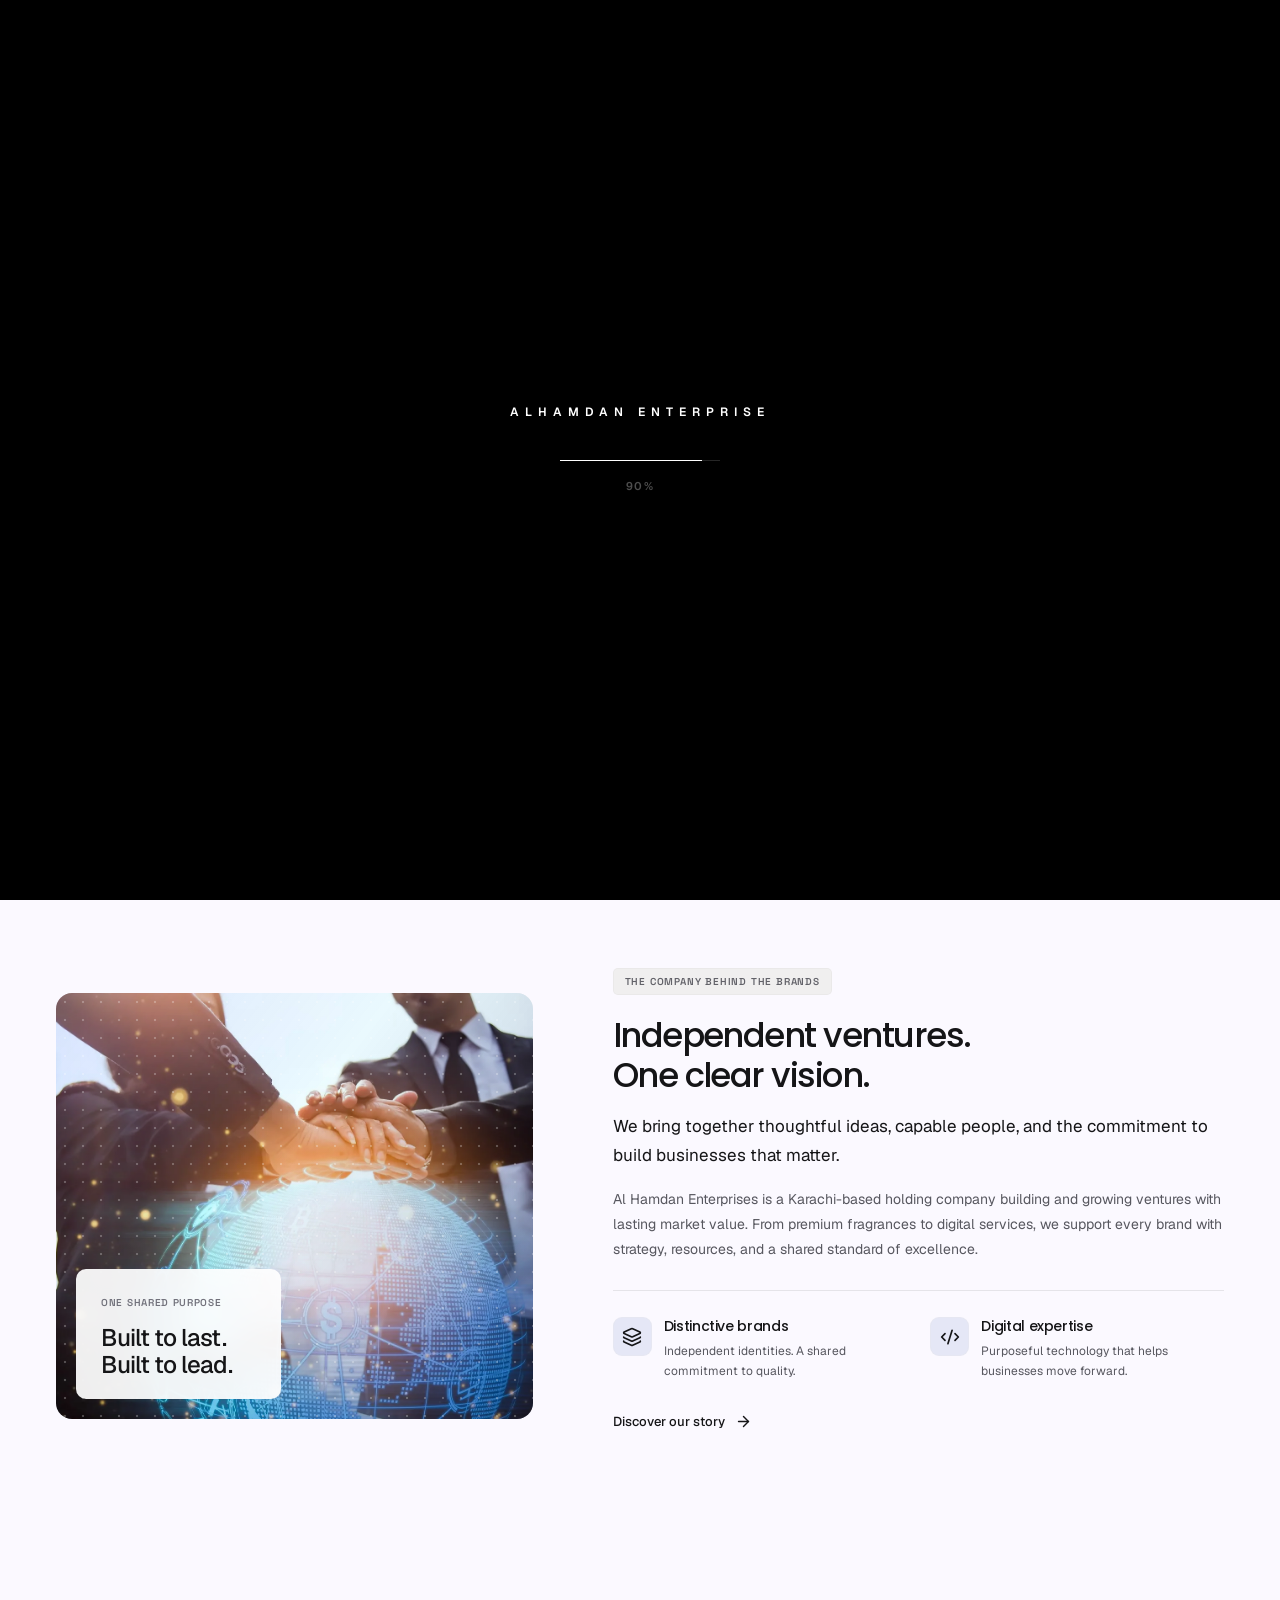
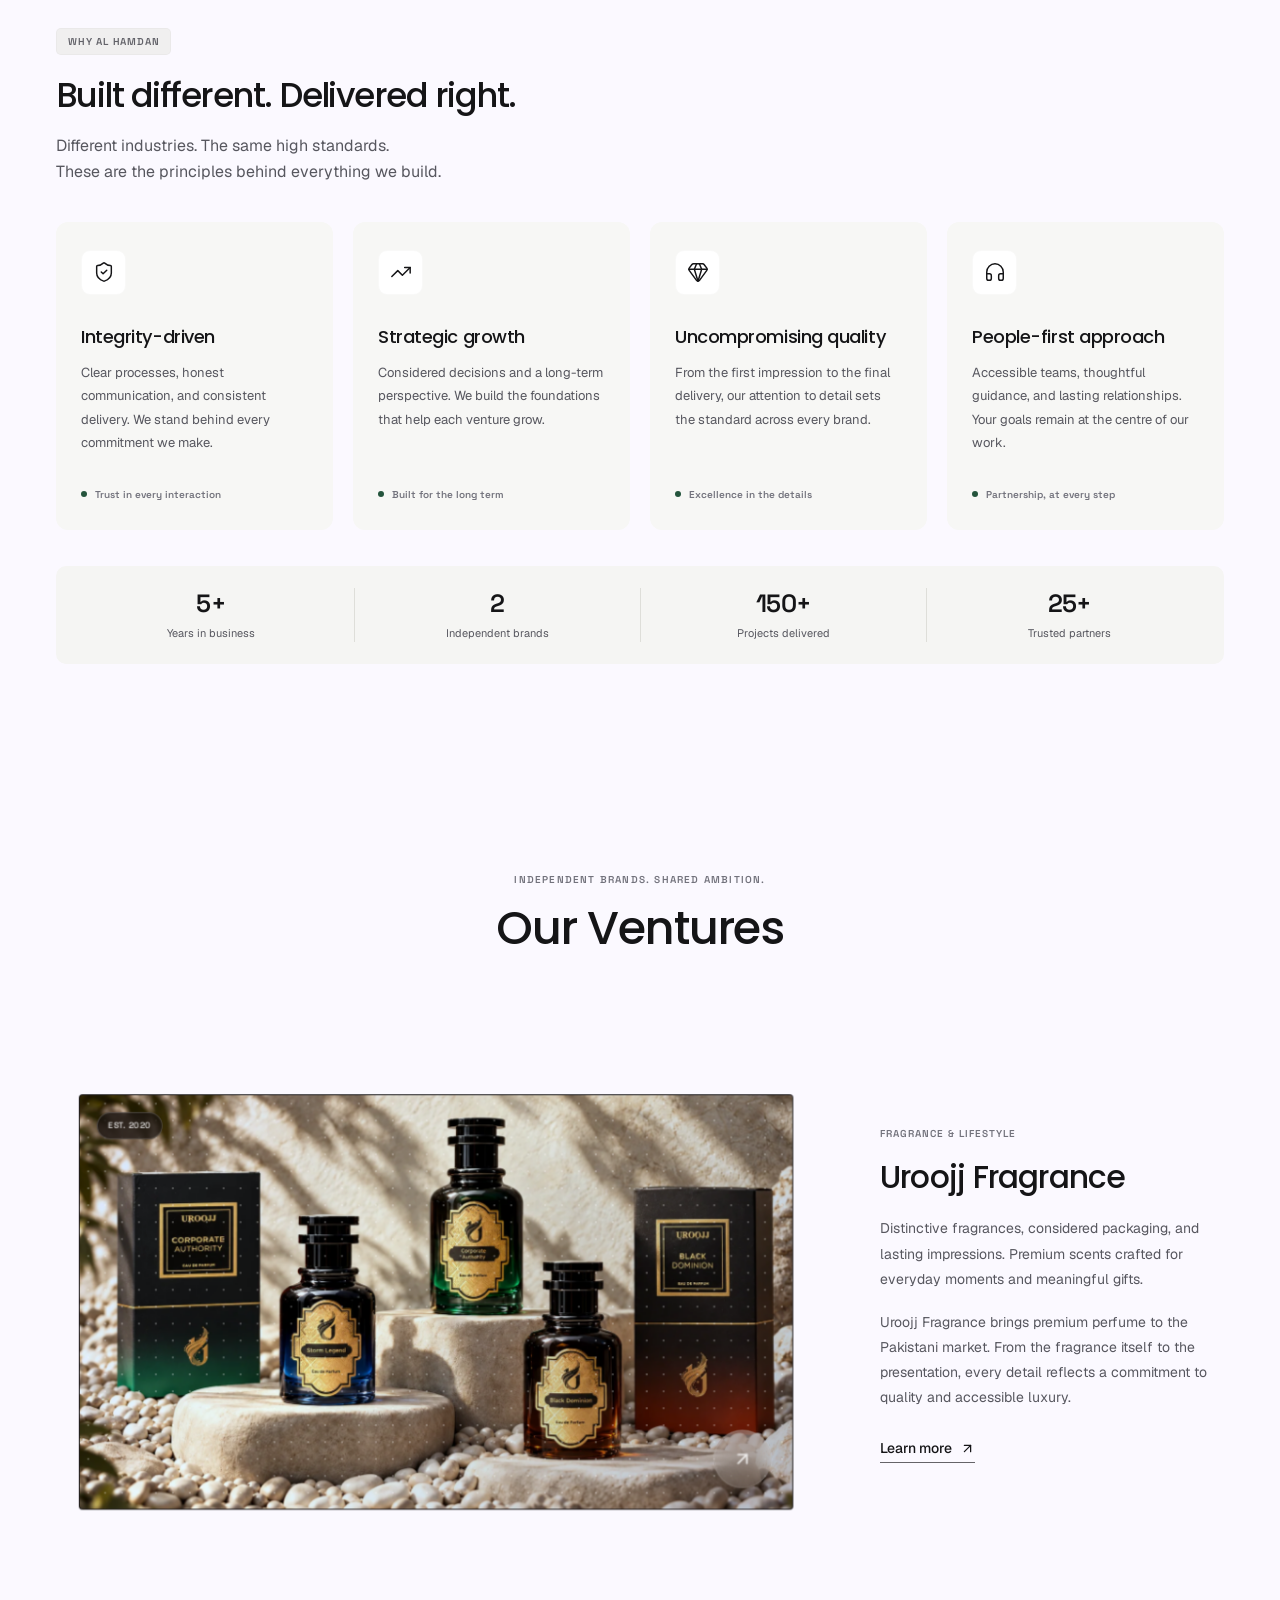
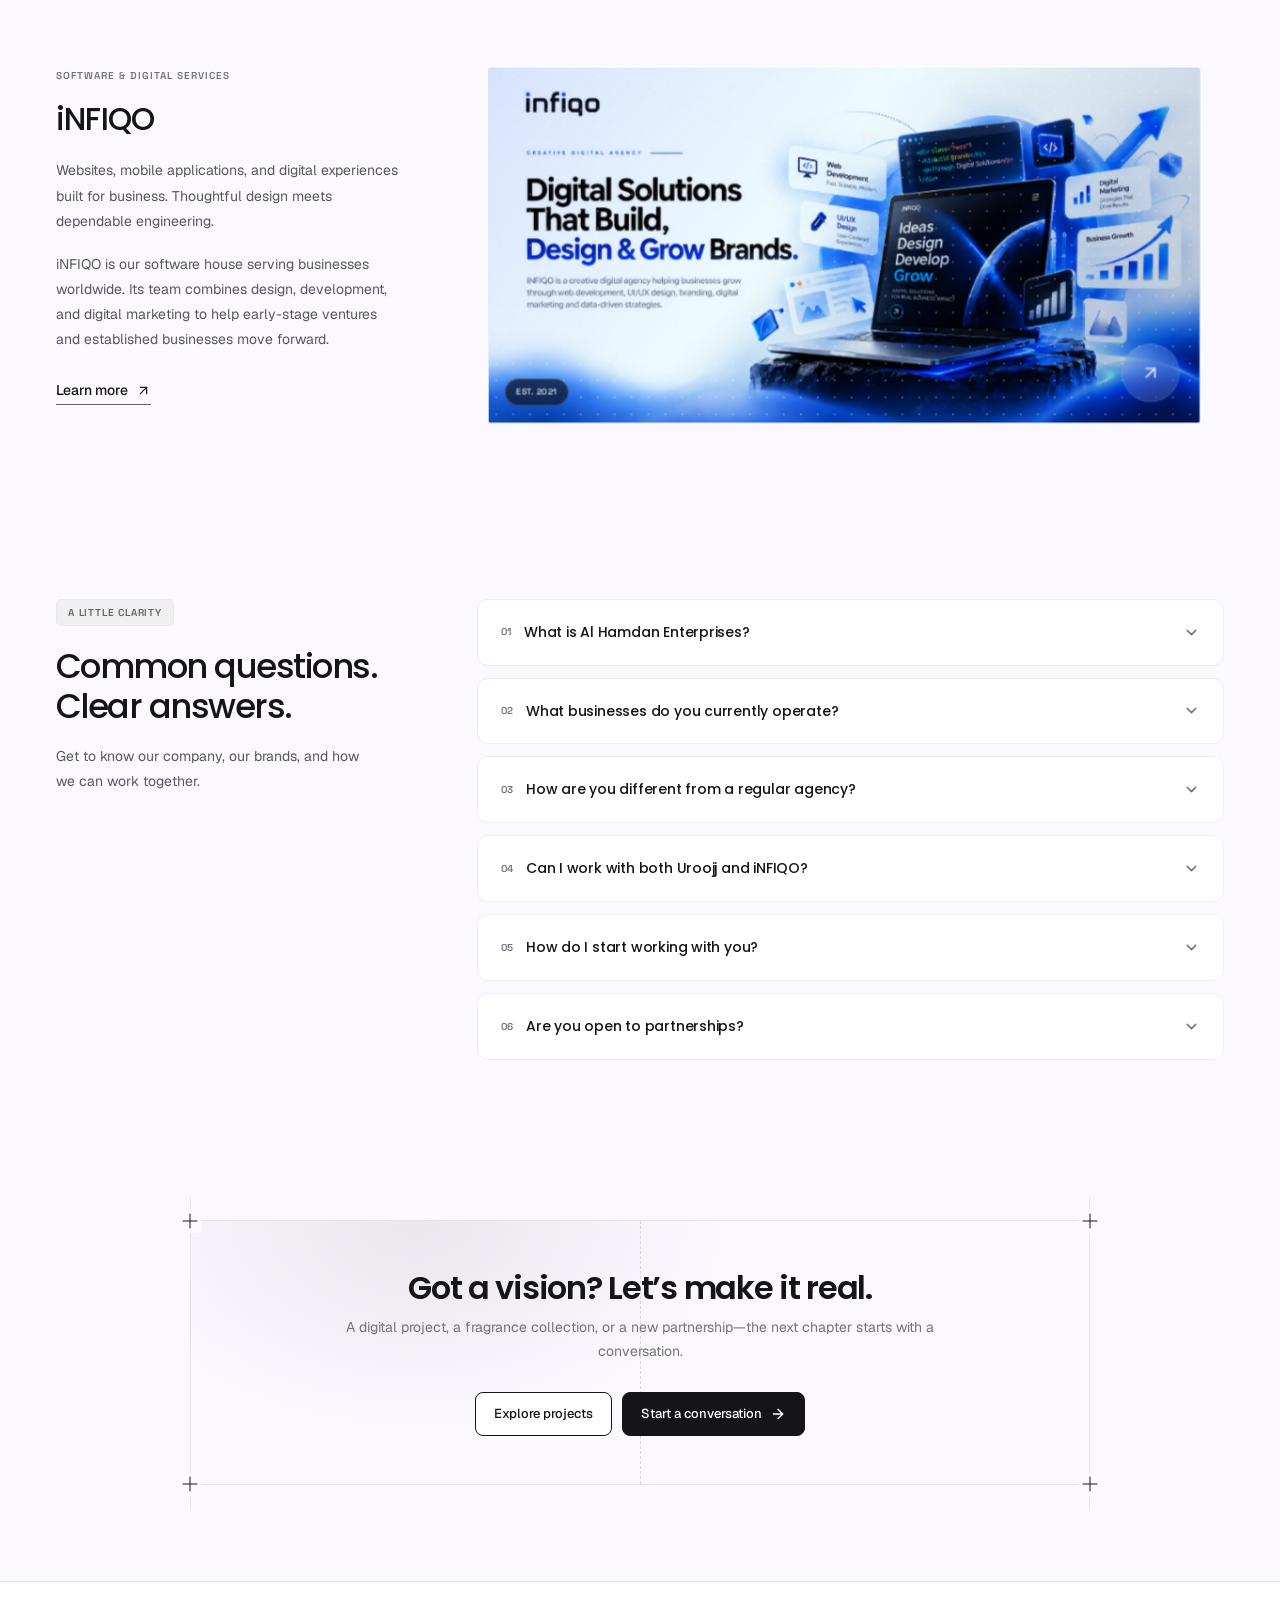
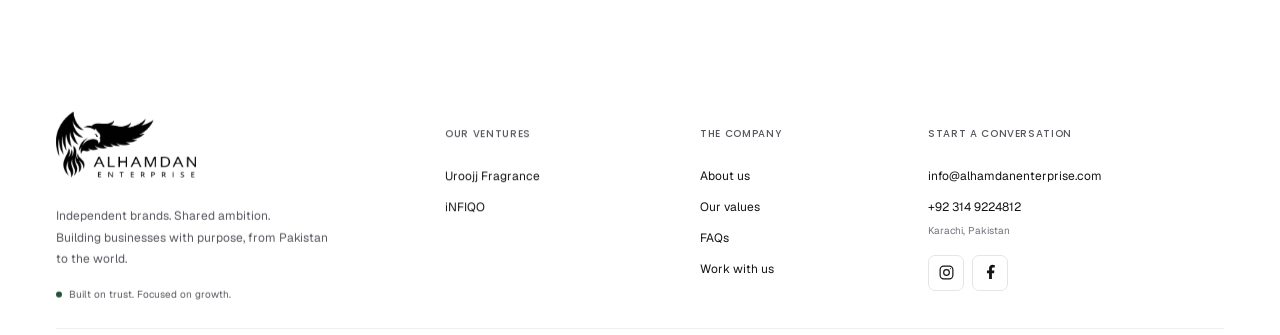
==== commit aca1562f: "Update Al Hamdan live website" ====
--- a/index.html
+++ b/index.html
@@ -1 +1 @@
-<!DOCTYPE html><html lang="en"><head><meta charSet="utf-8"/><meta name="viewport" content="width=device-width, initial-scale=1"/><link rel="preload" as="image" href="/assets/alhamdan-eagle.png"/><link rel="preload" as="image" href="/assets/home-banner.avif"/><link rel="preload" as="image" href="/assets/about-section.jfif"/><link rel="preload" as="image" href="/assets/brand1.png"/><link rel="preload" as="image" href="/assets/brand2.avif"/><link rel="preload" as="image" href="https://images.unsplash.com/photo-1500648767791-00dcc994a43e?auto=format&amp;fit=crop&amp;w=200&amp;q=80"/><link rel="preload" as="image" href="https://images.unsplash.com/photo-1494790108377-be9c29b29330?auto=format&amp;fit=crop&amp;w=200&amp;q=80"/><link rel="preload" as="image" href="https://images.unsplash.com/photo-1507003211169-0a1dd7228f2d?auto=format&amp;fit=crop&amp;w=200&amp;q=80"/><link rel="stylesheet" href="/_next/static/css/edbd0de90d581d20.css" data-precedence="next"/><link rel="preload" as="script" fetchPriority="low" href="/_next/static/chunks/webpack-51ed66781d0bfeac.js"/><script src="/_next/static/chunks/4bd1b696-81a9dfe52645d0f1.js" async=""></script><script src="/_next/static/chunks/215-1c344f4e2d392297.js" async=""></script><script src="/_next/static/chunks/main-app-2617bffa5543899b.js" async=""></script><script src="/_next/static/chunks/138-8645a6a41c3a226d.js" async=""></script><script src="/_next/static/chunks/606-16528dc2c14a4afb.js" async=""></script><script src="/_next/static/chunks/648-9238dda1753b8897.js" async=""></script><script src="/_next/static/chunks/app/layout-38f8ea07ea30d4d3.js" async=""></script><script src="/_next/static/chunks/app/page-377c559f6a2c6970.js" async=""></script><link rel="preconnect" href="https://fonts.googleapis.com"/><link rel="preconnect" href="https://fonts.gstatic.com" crossorigin="anonymous"/><title>Al Hamdan Enterprises</title><meta name="description" content="Al Hamdan Enterprises is a parent company building modern brands including Uroojj Fragrance and iNFIQO."/><meta name="author" content="Al Hamdan Enterprises"/><meta name="keywords" content="Al Hamdan Enterprises,Uroojj Fragrance,iNFIQO,perfume brand Pakistan,software company Pakistan,digital agency Pakistan"/><meta name="creator" content="Al Hamdan Enterprises"/><meta name="publisher" content="Al Hamdan Enterprises"/><meta name="robots" content="index, follow"/><meta property="og:title" content="Al Hamdan Enterprises"/><meta property="og:description" content="A parent company building modern brands including Uroojj Fragrance and iNFIQO."/><meta property="og:url" content="https://alhamdanenterprise.com/"/><meta property="og:site_name" content="Al Hamdan Enterprises"/><meta property="og:locale" content="en_US"/><meta property="og:image" content="http://localhost:3000/Founder-img.png"/><meta property="og:image:width" content="1200"/><meta property="og:image:height" content="630"/><meta property="og:image:alt" content="Al Hamdan Enterprises"/><meta property="og:type" content="website"/><meta name="twitter:card" content="summary_large_image"/><meta name="twitter:title" content="Al Hamdan Enterprises"/><meta name="twitter:description" content="A parent company building modern brands including Uroojj Fragrance and iNFIQO."/><meta name="twitter:image" content="http://localhost:3000/Founder-img.png"/><link rel="shortcut icon" href="/favicon.ico"/><link rel="icon" href="/favicon.ico"/><link rel="apple-touch-icon" href="/favicon-32x32.png"/><link href="https://fonts.googleapis.com/css2?family=Inter:wght@400;500;600;700;800;900&amp;display=swap" rel="stylesheet"/><link href="https://cdn.jsdelivr.net/npm/remixicon@4.6.0/fonts/remixicon.css" rel="stylesheet"/><script src="/_next/static/chunks/polyfills-42372ed130431b0a.js" noModule=""></script></head><body><header id="header" class="fixed left-0 top-0 z-[1000] w-full transition-all duration-300 py-4"><div class="container mx-auto flex items-center justify-between gap-6 px-4 sm:px-6 lg:px-8"><div class="inline-flex items-center rounded-2xl border transition-all duration-300 border-transparent bg-transparent p-0 shadow-none"><a class="flex items-center no-underline" href="/"><img alt="Al Hamdan Enterprises Logo" width="225" height="100" decoding="async" data-nimg="1" class="block h-[64px] w-[145px] origin-center scale-[2.2] object-contain object-center transition-all duration-300 sm:h-[80px] sm:w-[180px] sm:scale-[2.6] lg:h-[100px] lg:w-[225px] lg:scale-[3] brightness-0 invert" style="color:transparent" src="/assets/alhamdan-eagle.png"/></a></div><div class="flex items-center gap-3 lg:gap-4"><div class="lg:rounded-[22px] lg:border lg:transition-all lg:duration-300 lg:border-transparent lg:bg-transparent lg:p-0 lg:shadow-none"><ul id="navLinks" class="fixed inset-x-4 top-[110px] z-[9999] flex max-h-[calc(100vh-130px)] w-auto list-none flex-col gap-3 overflow-y-auto rounded-3xl border border-white/15 bg-[#111]/95 p-4 text-sm font-bold text-white shadow-2xl backdrop-blur-2xl transition-all duration-300 lg:static lg:max-h-none lg:w-auto lg:flex-row lg:items-center lg:gap-1.5 lg:overflow-visible lg:border-none lg:bg-transparent lg:p-0 lg:shadow-none lg:backdrop-blur-none invisible translate-x-full opacity-0 lg:visible lg:translate-x-0 lg:opacity-100 lg:text-white/95"><li><a href="/" class="relative inline-flex w-full items-center justify-center whitespace-nowrap rounded-2xl px-4 py-3 text-sm transition-all duration-300 lg:w-auto lg:px-5 lg:py-4 text-white/95 hover:bg-white/10 hover:text-white">Home</a></li><li><a href="/about" class="relative inline-flex w-full items-center justify-center whitespace-nowrap rounded-2xl px-4 py-3 text-sm transition-all duration-300 lg:w-auto lg:px-5 lg:py-4 text-white/95 hover:bg-white/10 hover:text-white">About</a></li><li><a href="/brands" class="relative inline-flex w-full items-center justify-center whitespace-nowrap rounded-2xl px-4 py-3 text-sm transition-all duration-300 lg:w-auto lg:px-5 lg:py-4 text-white/95 hover:bg-white/10 hover:text-white">Our Brands</a></li><li><a href="/contact" class="relative inline-flex w-full items-center justify-center whitespace-nowrap rounded-2xl px-4 py-3 text-sm transition-all duration-300 lg:w-auto lg:px-5 lg:py-4 text-white/95 hover:bg-white/10 hover:text-white">Contact</a></li><li><a href="https://wa.me/+923149224812" target="_blank" rel="noopener noreferrer" class="inline-flex w-full items-center justify-center gap-2 rounded-2xl border border-white/15 bg-[#233136] px-4 py-3 text-xs font-black uppercase tracking-[0.4px] text-white shadow-[0_14px_28px_rgba(0,0,0,0.12)] transition-all duration-300 hover:-translate-y-0.5 hover:border-white/30 hover:bg-white/20 sm:text-sm lg:w-auto lg:px-6 lg:py-4"><i class="ri-whatsapp-line text-[1.1rem] leading-none text-green-400 transition-colors duration-300"></i><span>Work With Us</span></a></li></ul></div><button id="menuBtn" aria-label="Open menu" class="flex h-[46px] w-[46px] cursor-pointer flex-col items-center justify-center rounded-[14px] border backdrop-blur-xl transition-all duration-300 lg:hidden border-white/20 bg-white/10"><span class="my-[3px] block h-[2px] w-5 transition-all duration-300 bg-white "></span><span class="my-[3px] block h-[2px] w-5 transition-all duration-300 bg-white opacity-100"></span><span class="my-[3px] block h-[2px] w-5 transition-all duration-300 bg-white "></span></button></div></div></header><main><section id="home" class="relative flex min-h-screen items-center overflow-hidden bg-[#080808] px-4 pb-16 pt-28 text-white sm:px-6 lg:px-12 lg:py-0"><div class="absolute inset-0 z-0"><img src="/assets/home-banner.avif" alt="" class="h-full w-full object-cover object-center"/><div class="absolute inset-0 bg-[#080808]/80"></div><div class="absolute inset-0 opacity-[0.04]" style="background-image:repeating-linear-gradient(90deg, white 0px, white 1px, transparent 1px, transparent 120px)"></div></div><div class="container relative z-10 mx-auto max-w-7xl"><div class="grid grid-cols-1 items-center gap-0 lg:grid-cols-[1fr_420px] lg:gap-16 xl:grid-cols-[1fr_460px]"><div class="reveal py-8 lg:py-24"><h1 class="mb-8 font-black leading-[0.95] tracking-[-0.04em]"><span class="block text-[clamp(3rem,9vw,6.5rem)] text-white/15">Building</span><span class="block text-[clamp(3rem,9vw,6.5rem)] text-white">Brands That</span><span class="block text-[clamp(3rem,9vw,6.5rem)] text-white">Drive</span><span class="block text-[clamp(3rem,9vw,6.5rem)]" style="-webkit-text-stroke:1.5px rgba(255,255,255,0.4);color:transparent">Real Growth.</span></h1><div class="mb-10 grid grid-cols-1 gap-8 sm:grid-cols-[1fr_auto]"><p class="max-w-[420px] text-[0.95rem] leading-[1.9] text-white/55">Al Hamdan Enterprises is a diversified holding company managing a portfolio of growth-focused businesses under one trusted name. Each venture built with precision, purpose, and long-term vision.</p></div><div class="flex flex-wrap items-center gap-4"><a href="/brands" class="group inline-flex items-center gap-3 rounded-none border border-white bg-white px-7 py-4 text-[0.82rem] font-black uppercase tracking-[0.15em] text-black transition-all duration-300 hover:bg-transparent hover:text-white">Explore Our Brands<span class="transition-transform duration-300 group-hover:translate-x-1">→</span></a><a href="/contact" class="inline-flex items-center gap-3 rounded-none border border-white/20 px-7 py-4 text-[0.82rem] font-black uppercase tracking-[0.15em] text-white/70 transition-all duration-300 hover:border-white hover:text-white">Work With Us</a></div></div><div class="reveal relative hidden lg:flex items-center justify-center" style="height:560px"><div class="absolute h-[300px] w-[300px] rounded-full" style="background:radial-gradient(circle, rgba(255,255,255,0.03) 0%, transparent 70%)"></div><div class="absolute left-[0px] top-[60px] w-[190px] rounded-2xl border border-white/[0.08] bg-white/[0.04] p-5 backdrop-blur-sm" style="animation:floatA 6s ease-in-out infinite"><div class="mb-3 flex h-8 w-8 items-center justify-center rounded-lg border border-white/10 bg-white/[0.06]"><i class="ri-drop-line text-sm text-white/60"></i></div><p class="mb-1 text-[0.78rem] font-black uppercase tracking-[0.15em] text-white/80">Uroojj</p><p class="mb-1 text-[0.78rem] font-black uppercase tracking-[0.15em] text-white/80">Fragrance</p><p class="text-[0.68rem] leading-relaxed text-white/30">Premium luxury scents crafted for distinction.</p></div><div class="absolute right-[0px] top-[30px] w-[185px] rounded-2xl border border-white/[0.08] bg-white/[0.04] p-5 backdrop-blur-sm" style="animation:floatB 5s ease-in-out infinite"><div class="mb-3 flex h-8 w-8 items-center justify-center rounded-lg border border-white/10 bg-white/[0.06]"><i class="ri-code-line text-sm text-white/60"></i></div><p class="mb-1 text-[0.78rem] font-black uppercase tracking-[0.15em] text-white/80">iNFIQO</p><p class="text-[0.68rem] leading-relaxed text-white/30">Web, apps &amp; digital solutions for modern business.</p></div><div class="absolute flex flex-col items-center justify-center gap-2"><div class="flex h-16 w-16 items-center justify-center rounded-full border border-white/10 bg-white/[0.05]"><i class="ri-building-4-line text-xl text-white/50"></i></div><p class="text-[0.6rem] font-black uppercase tracking-[0.3em] text-white/20">Al Hamdan</p></div><svg class="absolute inset-0 h-full w-full" style="z-index:-1"><line x1="50%" y1="50%" x2="22%" y2="22%" stroke="rgba(255,255,255,0.04)" stroke-width="1" stroke-dasharray="4 6"></line><line x1="50%" y1="50%" x2="78%" y2="18%" stroke="rgba(255,255,255,0.04)" stroke-width="1" stroke-dasharray="4 6"></line><line x1="50%" y1="50%" x2="20%" y2="78%" stroke="rgba(255,255,255,0.04)" stroke-width="1" stroke-dasharray="4 6"></line><line x1="50%" y1="50%" x2="78%" y2="80%" stroke="rgba(255,255,255,0.04)" stroke-width="1" stroke-dasharray="4 6"></line></svg></div></div><div class="reveal mt-12 hidden items-center justify-between border-t border-white/10 pt-6 lg:flex"><p class="text-[0.7rem] font-bold uppercase tracking-[0.3em] text-white/25">Multiple Business Ventures</p><div class="flex items-center gap-6"><span class="text-[0.7rem] font-bold uppercase tracking-[0.2em] text-white/25 transition hover:text-white/60 cursor-default">Uroojj Fragrance</span><span class="text-[0.7rem] font-bold uppercase tracking-[0.2em] text-white/25 transition hover:text-white/60 cursor-default">iNFIQO</span></div></div></div></section><section id="about" class="bg-[radial-gradient(circle_at_top_right,rgba(79,140,255,0.12),transparent_30%),radial-gradient(circle_at_bottom_left,rgba(255,159,67,0.08),transparent_28%),#f9f9f7] px-4 py-16 sm:px-6 sm:py-20 lg:px-8"><div class="container mx-auto max-w-7xl"><div class="grid grid-cols-1 items-center gap-10 md:gap-12 lg:grid-cols-[1.1fr_0.9fr] lg:gap-[52px]"><div class="reveal text-center lg:text-left"><div class="mx-auto mb-5 inline-flex w-fit items-center gap-2 rounded-full border border-[#e5e5e5] bg-white px-4 py-2 shadow-[0_2px_12px_rgba(0,0,0,0.04)] lg:mx-0"><span class="block h-[7px] w-[7px] rounded-full bg-black"></span><span class="text-[0.72rem] font-extrabold uppercase tracking-[2px] text-[#888]">About Us</span></div><h2 class="mx-auto mb-4 max-w-2xl text-[clamp(1.7rem,6vw,2.4rem)] font-black leading-[1.1] tracking-[-1.5px] text-[#0a0a0a] lg:mx-0 lg:text-[clamp(1.8rem,3vw,2.4rem)]">A holding company built to last, built to lead.</h2><p class="mx-auto mb-6 max-w-2xl text-sm leading-8 text-[#777] sm:text-base lg:mx-0">Al Hamdan Enterprises is a results-driven holding company, building and scaling ventures that create lasting market impact. From luxury consumer goods to global digital services — we don&#x27;t just manage businesses, we grow them.</p><div class="mb-7 grid grid-cols-3 gap-4 sm:flex sm:justify-center sm:gap-8 lg:justify-start"><div><strong class="block text-xl font-black tracking-[-1px] text-[#0a0a0a] sm:text-2xl">5+</strong><span class="text-xs font-bold text-[#aaa] sm:text-[0.78rem]">Years in Business</span></div><div><strong class="block text-xl font-black tracking-[-1px] text-[#0a0a0a] sm:text-2xl">150+</strong><span class="text-xs font-bold text-[#aaa] sm:text-[0.78rem]">Projects Delivered</span></div><div><strong class="block text-xl font-black tracking-[-1px] text-[#0a0a0a] sm:text-2xl">25+</strong><span class="text-xs font-bold text-[#aaa] sm:text-[0.78rem]">Trusted partners</span></div></div><a class="inline-flex items-center justify-center gap-2 rounded-full bg-[#0a0a0a] px-6 py-3 text-sm font-extrabold text-white transition duration-300 hover:opacity-80" href="/about/">Learn More About Us <svg xmlns="http://www.w3.org/2000/svg" width="15" height="15" viewBox="0 0 24 24" fill="none" stroke="currentColor" stroke-width="2" stroke-linecap="round" stroke-linejoin="round" class="lucide lucide-arrow-up-right" aria-hidden="true"><path d="M7 7h10v10"></path><path d="M7 17 17 7"></path></svg></a></div><div class="reveal relative mx-auto w-full max-w-[560px] lg:max-w-none"><div class="relative before:absolute before:inset-[22px_-12px_-12px_22px] before:z-0 before:rounded-[24px] before:border-2 before:border-[#999] sm:before:inset-[28px_-18px_-18px_28px]"><div class="relative z-10 overflow-hidden rounded-[24px] border border-[#ebebeb] shadow-[0_16px_48px_rgba(0,0,0,0.1)]"><img src="/assets/about-section.jfif" alt="Al Hamdan Enterprises" class="block h-[260px] w-full object-cover sm:h-[320px] lg:h-[380px]"/></div></div></div></div><div class="reveal mt-10 grid grid-cols-1 gap-4 sm:grid-cols-2 lg:grid-cols-4"><div class="flex items-start gap-3 rounded-2xl border border-[#ebebeb] bg-white p-4 shadow-[0_14px_34px_rgba(0,0,0,0.05)] transition duration-300 hover:-translate-y-1 hover:border-[#0a0a0a] hover:shadow-[0_20px_44px_rgba(0,0,0,0.09)] sm:p-[18px]"><div class="flex h-[34px] min-w-[34px] items-center justify-center rounded-[10px] bg-[#0a0a0a]"><svg xmlns="http://www.w3.org/2000/svg" width="16" height="16" viewBox="0 0 24 24" fill="none" stroke="#fff" stroke-width="2" stroke-linecap="round" stroke-linejoin="round" class="lucide lucide-shield-check" aria-hidden="true"><path d="M20 13c0 5-3.5 7.5-7.66 8.95a1 1 0 0 1-.67-.01C7.5 20.5 4 18 4 13V6a1 1 0 0 1 1-1c2 0 4.5-1.2 6.24-2.72a1.17 1.17 0 0 1 1.52 0C14.51 3.81 17 5 19 5a1 1 0 0 1 1 1z"></path><path d="m9 12 2 2 4-4"></path></svg></div><div><strong class="mb-1 block text-sm font-extrabold text-[#0a0a0a]">Integrity-Driven</strong><span class="text-xs leading-[1.55] text-[#999] sm:text-[0.78rem]">Clear processes, honest communication, consistent delivery.</span></div></div><div class="flex items-start gap-3 rounded-2xl border border-[#ebebeb] bg-white p-4 shadow-[0_14px_34px_rgba(0,0,0,0.05)] transition duration-300 hover:-translate-y-1 hover:border-[#0a0a0a] hover:shadow-[0_20px_44px_rgba(0,0,0,0.09)] sm:p-[18px]"><div class="flex h-[34px] min-w-[34px] items-center justify-center rounded-[10px] bg-[#0a0a0a]"><svg xmlns="http://www.w3.org/2000/svg" width="16" height="16" viewBox="0 0 24 24" fill="none" stroke="#fff" stroke-width="2" stroke-linecap="round" stroke-linejoin="round" class="lucide lucide-trending-up" aria-hidden="true"><path d="M16 7h6v6"></path><path d="m22 7-8.5 8.5-5-5L2 17"></path></svg></div><div><strong class="mb-1 block text-sm font-extrabold text-[#0a0a0a]">Strategic Growth</strong><span class="text-xs leading-[1.55] text-[#999] sm:text-[0.78rem]">Data-driven planning for long-term business success.</span></div></div><div class="flex items-start gap-3 rounded-2xl border border-[#ebebeb] bg-white p-4 shadow-[0_14px_34px_rgba(0,0,0,0.05)] transition duration-300 hover:-translate-y-1 hover:border-[#0a0a0a] hover:shadow-[0_20px_44px_rgba(0,0,0,0.09)] sm:p-[18px]"><div class="flex h-[34px] min-w-[34px] items-center justify-center rounded-[10px] bg-[#0a0a0a]"><svg xmlns="http://www.w3.org/2000/svg" width="16" height="16" viewBox="0 0 24 24" fill="none" stroke="#fff" stroke-width="2" stroke-linecap="round" stroke-linejoin="round" class="lucide lucide-star" aria-hidden="true"><path d="M11.525 2.295a.53.53 0 0 1 .95 0l2.31 4.679a2.123 2.123 0 0 0 1.595 1.16l5.166.756a.53.53 0 0 1 .294.904l-3.736 3.638a2.123 2.123 0 0 0-.611 1.878l.882 5.14a.53.53 0 0 1-.771.56l-4.618-2.428a2.122 2.122 0 0 0-1.973 0L6.396 21.01a.53.53 0 0 1-.77-.56l.881-5.139a2.122 2.122 0 0 0-.611-1.879L2.16 9.795a.53.53 0 0 1 .294-.906l5.165-.755a2.122 2.122 0 0 0 1.597-1.16z"></path></svg></div><div><strong class="mb-1 block text-sm font-extrabold text-[#0a0a0a]">Uncompromising Quality</strong><span class="text-xs leading-[1.55] text-[#999] sm:text-[0.78rem]">Highest standards across every project we undertake.</span></div></div><div class="flex items-start gap-3 rounded-2xl border border-[#ebebeb] bg-white p-4 shadow-[0_14px_34px_rgba(0,0,0,0.05)] transition duration-300 hover:-translate-y-1 hover:border-[#0a0a0a] hover:shadow-[0_20px_44px_rgba(0,0,0,0.09)] sm:p-[18px]"><div class="flex h-[34px] min-w-[34px] items-center justify-center rounded-[10px] bg-[#0a0a0a]"><svg xmlns="http://www.w3.org/2000/svg" width="16" height="16" viewBox="0 0 24 24" fill="none" stroke="#fff" stroke-width="2" stroke-linecap="round" stroke-linejoin="round" class="lucide lucide-headphones" aria-hidden="true"><path d="M3 14h3a2 2 0 0 1 2 2v3a2 2 0 0 1-2 2H5a2 2 0 0 1-2-2v-7a9 9 0 0 1 18 0v7a2 2 0 0 1-2 2h-1a2 2 0 0 1-2-2v-3a2 2 0 0 1 2-2h3"></path></svg></div><div><strong class="mb-1 block text-sm font-extrabold text-[#0a0a0a]">Client-First Approach</strong><span class="text-xs leading-[1.55] text-[#999] sm:text-[0.78rem]">Available before, during, and after project delivery.</span></div></div></div></div></section><section id="why" class="bg-[#0D0D0D]"><div class="container mx-auto max-w-7xl"><div class="reveal mx-auto mb-12 max-w-3xl text-center sm:mb-14"><div class="mb-3 text-xs font-black uppercase tracking-[2px] text-[#aaa]">WHY AL HAMDAN</div><h2 class="mb-4 text-[clamp(1.8rem,7vw,3rem)] font-black leading-[1.08] tracking-[-1.5px] text-white sm:tracking-[-2px]">Built different. Delivered right.</h2><p class="mx-auto max-w-2xl text-sm leading-7 text-[#666] sm:text-base">At Al Hamdan Enterprises, every business we run is held to the same high standard. We take what we do seriously, and it shows in the work.</p></div><div class="grid grid-cols-1 gap-5 sm:grid-cols-2 lg:grid-cols-4"><div class="reveal rounded-[24px] border border-[#222] bg-[#161616] p-6 transition duration-300 hover:-translate-y-2 hover:border-[#444] hover:shadow-[0_25px_60px_rgba(0,0,0,0.28)] sm:p-7 lg:p-[30px]"><div class="mb-5 flex h-12 w-12 items-center justify-center rounded-[14px] border border-[#2a2a2a] bg-[#1e1e1e]"><svg xmlns="http://www.w3.org/2000/svg" width="22" height="22" viewBox="0 0 24 24" fill="none" stroke="#fff" stroke-width="2" stroke-linecap="round" stroke-linejoin="round" class="lucide lucide-badge-check" aria-hidden="true"><path d="M3.85 8.62a4 4 0 0 1 4.78-4.77 4 4 0 0 1 6.74 0 4 4 0 0 1 4.78 4.78 4 4 0 0 1 0 6.74 4 4 0 0 1-4.77 4.78 4 4 0 0 1-6.75 0 4 4 0 0 1-4.78-4.77 4 4 0 0 1 0-6.76Z"></path><path d="m9 12 2 2 4-4"></path></svg></div><h3 class="mb-2 text-[1.05rem] font-extrabold text-white">Client Retention</h3><p class="mb-6 text-sm leading-[1.7] text-[#666] sm:text-[0.93rem]">We build relationships, not just transactions. Most clients stay with us long-term.</p><div class="flex items-baseline gap-0.5"><span data-count="95" class="text-[2.2rem] font-black leading-none tracking-[-1px] text-white sm:text-[2.35rem]">0</span><span class="text-[1.4rem] font-black leading-none text-[#444]">%</span></div></div><div class="reveal rounded-[24px] border border-[#222] bg-[#161616] p-6 transition duration-300 hover:-translate-y-2 hover:border-[#444] hover:shadow-[0_25px_60px_rgba(0,0,0,0.28)] sm:p-7 lg:p-[30px]"><div class="mb-5 flex h-12 w-12 items-center justify-center rounded-[14px] border border-[#2a2a2a] bg-[#1e1e1e]"><svg xmlns="http://www.w3.org/2000/svg" width="22" height="22" viewBox="0 0 24 24" fill="none" stroke="#fff" stroke-width="2" stroke-linecap="round" stroke-linejoin="round" class="lucide lucide-briefcase" aria-hidden="true"><path d="M16 20V4a2 2 0 0 0-2-2h-4a2 2 0 0 0-2 2v16"></path><rect width="20" height="14" x="2" y="6" rx="2"></rect></svg></div><h3 class="mb-2 text-[1.05rem] font-extrabold text-white">Projects Delivered</h3><p class="mb-6 text-sm leading-[1.7] text-[#666] sm:text-[0.93rem]">From fragrance launches to software deployments — delivered on time, every time.</p><div class="flex items-baseline gap-0.5"><span data-count="150" class="text-[2.2rem] font-black leading-none tracking-[-1px] text-white sm:text-[2.35rem]">0</span><span class="text-[1.4rem] font-black leading-none text-[#444]">+</span></div></div><div class="reveal rounded-[24px] border border-[#222] bg-[#161616] p-6 transition duration-300 hover:-translate-y-2 hover:border-[#444] hover:shadow-[0_25px_60px_rgba(0,0,0,0.28)] sm:p-7 lg:p-[30px]"><div class="mb-5 flex h-12 w-12 items-center justify-center rounded-[14px] border border-[#2a2a2a] bg-[#1e1e1e]"><svg xmlns="http://www.w3.org/2000/svg" width="22" height="22" viewBox="0 0 24 24" fill="none" stroke="#fff" stroke-width="2" stroke-linecap="round" stroke-linejoin="round" class="lucide lucide-users" aria-hidden="true"><path d="M16 21v-2a4 4 0 0 0-4-4H6a4 4 0 0 0-4 4v2"></path><path d="M16 3.128a4 4 0 0 1 0 7.744"></path><path d="M22 21v-2a4 4 0 0 0-3-3.87"></path><circle cx="9" cy="7" r="4"></circle></svg></div><h3 class="mb-2 text-[1.05rem] font-extrabold text-white">Trusted Partners</h3><p class="mb-6 text-sm leading-[1.7] text-[#666] sm:text-[0.93rem]">A curated network of suppliers, tech partners, and industry experts backing every venture.</p><div class="flex items-baseline gap-0.5"><span data-count="25" class="text-[2.2rem] font-black leading-none tracking-[-1px] text-white sm:text-[2.35rem]">0</span><span class="text-[1.4rem] font-black leading-none text-[#444]">+</span></div></div><div class="reveal rounded-[24px] border border-[#222] bg-[#161616] p-6 transition duration-300 hover:-translate-y-2 hover:border-[#444] hover:shadow-[0_25px_60px_rgba(0,0,0,0.28)] sm:p-7 lg:p-[30px]"><div class="mb-5 flex h-12 w-12 items-center justify-center rounded-[14px] border border-[#2a2a2a] bg-[#1e1e1e]"><svg xmlns="http://www.w3.org/2000/svg" width="22" height="22" viewBox="0 0 24 24" fill="none" stroke="#fff" stroke-width="2" stroke-linecap="round" stroke-linejoin="round" class="lucide lucide-clock" aria-hidden="true"><circle cx="12" cy="12" r="10"></circle><path d="M12 6v6l4 2"></path></svg></div><h3 class="mb-2 text-[1.05rem] font-extrabold text-white">Support Available</h3><p class="mb-6 text-sm leading-[1.7] text-[#666] sm:text-[0.93rem]">Round-the-clock professional guidance whenever you need it.</p><div class="flex items-baseline gap-0.5"><span data-count="24" class="text-[2.2rem] font-black leading-none tracking-[-1px] text-white sm:text-[2.35rem]">0</span><span class="text-[1.4rem] font-black leading-none text-[#444]">/7</span></div></div></div></div></section><section class="py-16 md:py-20 bg-[#f9f9f7]"><div class="container"><div class="reveal text-center mb-10 md:mb-12"><div class="inline-flex items-center gap-2 mb-4 px-4 py-1.5 rounded-full bg-white border border-gray-200 shadow-sm"><span class="w-2 h-2 rounded-full bg-black block"></span><span class="text-xs font-black uppercase tracking-widest text-gray-500">Our Brands</span></div><h2 class="text-2xl md:text-3xl font-black text-gray-900 mb-3" style="letter-spacing:-1.5px">Two ventures. Both built to lead.</h2><p class="text-sm text-gray-500 leading-relaxed max-w-md mx-auto">Each brand has its own story, its own market and its own team. Here is what we are building.</p></div><div class="reveal grid grid-cols-1 md:grid-cols-2 gap-5 max-w-3xl mx-auto"><article class="rounded-3xl overflow-hidden bg-white border border-gray-200 transition-all duration-300 hover:-translate-y-2 hover:border-[#0a0a0a] hover:shadow-[0_28px_70px_rgba(0,0,0,0.13)]" style="box-shadow:0 4px 20px rgba(0,0,0,0.05)"><div class="relative h-48 overflow-hidden"><img src="/assets/brand1.png" alt="Uroojj Fragrance" class="w-full h-full object-cover transition-transform duration-500"/><div class="absolute inset-0" style="background:linear-gradient(180deg, rgba(0,0,0,0.05) 0%, rgba(0,0,0,0.6) 100%)"></div><div class="absolute top-3 left-3 px-3 py-1 rounded-lg text-white text-xs font-black uppercase tracking-wider" style="background:rgba(255,255,255,0.15);backdrop-filter:blur(12px);border:1px solid rgba(255,255,255,0.25)">Fragrance Brand</div><div class="absolute top-3 right-3 px-2.5 py-1 rounded-lg text-xs font-black" style="background:rgba(34,197,94,0.15);backdrop-filter:blur(12px);border:1px solid rgba(34,197,94,0.3);color:#22c55e">Active</div><div class="absolute bottom-3 left-4"><h3 class="text-white text-xl font-black m-0" style="letter-spacing:-0.5px">Uroojj Fragrance</h3></div></div><div class="p-5"><div class="flex items-center justify-between mb-3"><div class="flex items-center gap-2"><div class="w-8 h-8 flex items-center justify-center rounded-lg bg-black"><svg xmlns="http://www.w3.org/2000/svg" width="14" height="14" viewBox="0 0 24 24" fill="none" stroke="#fff" stroke-width="2" stroke-linecap="round" stroke-linejoin="round" class="lucide lucide-sparkles" aria-hidden="true"><path d="M11.017 2.814a1 1 0 0 1 1.966 0l1.051 5.558a2 2 0 0 0 1.594 1.594l5.558 1.051a1 1 0 0 1 0 1.966l-5.558 1.051a2 2 0 0 0-1.594 1.594l-1.051 5.558a1 1 0 0 1-1.966 0l-1.051-5.558a2 2 0 0 0-1.594-1.594l-5.558-1.051a1 1 0 0 1 0-1.966l5.558-1.051a2 2 0 0 0 1.594-1.594z"></path><path d="M20 2v4"></path><path d="M22 4h-4"></path><circle cx="4" cy="20" r="2"></circle></svg></div><span class="text-xs font-bold text-gray-400">Est. 2020</span></div><div class="flex gap-1 flex-wrap"><span class="text-xs font-bold px-2 py-1 rounded-full" style="background:#f4f4f4;color:#777">Perfume</span><span class="text-xs font-bold px-2 py-1 rounded-full" style="background:#f4f4f4;color:#777">Luxury</span><span class="text-xs font-bold px-2 py-1 rounded-full" style="background:#f4f4f4;color:#777">Gifting</span></div></div><p class="text-sm text-gray-500 leading-relaxed mb-4">A luxury fragrance brand offering premium scents at prices that make sense.</p><button class="inline-flex items-center gap-1.5 px-4 py-2 rounded-full bg-black text-white text-xs font-black border-none cursor-pointer transition-opacity hover:opacity-75">View Details <svg xmlns="http://www.w3.org/2000/svg" width="12" height="12" viewBox="0 0 24 24" fill="none" stroke="currentColor" stroke-width="2" stroke-linecap="round" stroke-linejoin="round" class="lucide lucide-arrow-up-right" aria-hidden="true"><path d="M7 7h10v10"></path><path d="M7 17 17 7"></path></svg></button></div></article><article class="rounded-3xl overflow-hidden bg-white border border-gray-200 transition-all duration-300 hover:-translate-y-2 hover:border-[#0a0a0a] hover:shadow-[0_28px_70px_rgba(0,0,0,0.13)]" style="box-shadow:0 4px 20px rgba(0,0,0,0.05)"><div class="relative h-48 overflow-hidden"><img src="/assets/brand2.avif" alt="iNFIQO" class="w-full h-full object-cover transition-transform duration-500"/><div class="absolute inset-0" style="background:linear-gradient(180deg, rgba(0,0,0,0.05) 0%, rgba(0,0,0,0.6) 100%)"></div><div class="absolute top-3 left-3 px-3 py-1 rounded-lg text-white text-xs font-black uppercase tracking-wider" style="background:rgba(255,255,255,0.15);backdrop-filter:blur(12px);border:1px solid rgba(255,255,255,0.25)">Software House</div><div class="absolute top-3 right-3 px-2.5 py-1 rounded-lg text-xs font-black" style="background:rgba(34,197,94,0.15);backdrop-filter:blur(12px);border:1px solid rgba(34,197,94,0.3);color:#22c55e">Active</div><div class="absolute bottom-3 left-4"><h3 class="text-white text-xl font-black m-0" style="letter-spacing:-0.5px">iNFIQO</h3></div></div><div class="p-5"><div class="flex items-center justify-between mb-3"><div class="flex items-center gap-2"><div class="w-8 h-8 flex items-center justify-center rounded-lg bg-black"><svg xmlns="http://www.w3.org/2000/svg" width="14" height="14" viewBox="0 0 24 24" fill="none" stroke="#fff" stroke-width="2" stroke-linecap="round" stroke-linejoin="round" class="lucide lucide-code-xml" aria-hidden="true"><path d="m18 16 4-4-4-4"></path><path d="m6 8-4 4 4 4"></path><path d="m14.5 4-5 16"></path></svg></div><span class="text-xs font-bold text-gray-400">Est. 2021</span></div><div class="flex gap-1 flex-wrap"><span class="text-xs font-bold px-2 py-1 rounded-full" style="background:#f4f4f4;color:#777">Web Dev</span><span class="text-xs font-bold px-2 py-1 rounded-full" style="background:#f4f4f4;color:#777">Mobile Apps</span><span class="text-xs font-bold px-2 py-1 rounded-full" style="background:#f4f4f4;color:#777">Digital Marketing</span></div></div><p class="text-sm text-gray-500 leading-relaxed mb-4">A software house delivering web, mobile and digital marketing solutions globally.</p><button class="inline-flex items-center gap-1.5 px-4 py-2 rounded-full bg-black text-white text-xs font-black border-none cursor-pointer transition-opacity hover:opacity-75">View Details <svg xmlns="http://www.w3.org/2000/svg" width="12" height="12" viewBox="0 0 24 24" fill="none" stroke="currentColor" stroke-width="2" stroke-linecap="round" stroke-linejoin="round" class="lucide lucide-arrow-up-right" aria-hidden="true"><path d="M7 7h10v10"></path><path d="M7 17 17 7"></path></svg></button></div></article></div></div></section><section id="faq" class="relative overflow-hidden bg-[#0D0D0D] px-4 py-16 sm:px-6 sm:py-20 lg:px-8"><div class="container mx-auto max-w-7xl"><div class="reveal mb-10"><div class="mb-5 inline-flex items-center gap-2 rounded-full border border-[#2a2a2a] bg-[#1a1a1a] px-4 py-1.5"><span class="block h-[7px] w-[7px] rounded-full bg-white"></span><span class="text-[0.72rem] font-extrabold uppercase tracking-[2px] text-[#888]">FAQ&#x27;s</span></div><div class="grid grid-cols-1 gap-5 lg:grid-cols-2 lg:items-end lg:gap-10"><h2 class="m-0 text-[clamp(1.8rem,8vw,2.8rem)] font-black leading-[1.05] tracking-[-1.5px] text-white sm:tracking-[-2px]">Common questions.<br/><span class="text-[#444]">Clear answers.</span></h2><p class="m-0 max-w-xl text-sm leading-[1.8] text-[#555] sm:text-[0.92rem]">Here are some common questions about our parent company, active brands, and how people can work with us.</p></div></div><div class="reveal grid gap-3"><div class="overflow-hidden rounded-[18px] border transition duration-300 border-[#333] bg-[#111]"><button type="button" class="flex w-full cursor-pointer items-center justify-between gap-4 bg-transparent px-4 py-5 text-left outline-none sm:px-[22px]"><div class="flex min-w-0 items-center gap-3 sm:gap-4"><span class="flex h-7 min-w-7 items-center justify-center rounded-lg border border-[#2a2a2a] bg-[#1a1a1a] text-[0.78rem] font-black text-[#555]">01</span><span class="text-sm font-extrabold transition-colors sm:text-[0.95rem] text-white">What is Al Hamdan Enterprise?</span></div><div class="flex h-[30px] min-w-[30px] items-center justify-center rounded-full border border-[#2a2a2a] transition bg-white"><svg xmlns="http://www.w3.org/2000/svg" width="13" height="13" viewBox="0 0 24 24" fill="none" stroke="#000" stroke-width="2" stroke-linecap="round" stroke-linejoin="round" class="lucide lucide-minus" aria-hidden="true"><path d="M5 12h14"></path></svg></div></button><div class="overflow-hidden transition-all duration-500 ease-[cubic-bezier(0.23,1,0.32,1)] max-h-[220px]"><p class="m-0 px-4 pb-5 text-sm leading-[1.8] text-[#666] sm:px-[22px] sm:pl-[64px] sm:text-[0.88rem]">Al Hamdan Enterprise is a holding company based in Karachi, Pakistan. We build and operate businesses across different industries, currently running two active ventures — Uroojj Fragrance and Infiqo.</p></div></div><div class="overflow-hidden rounded-[18px] border transition duration-300 border-[#1a1a1a] bg-[#0f0f0f] hover:border-[#444]"><button type="button" class="flex w-full cursor-pointer items-center justify-between gap-4 bg-transparent px-4 py-5 text-left outline-none sm:px-[22px]"><div class="flex min-w-0 items-center gap-3 sm:gap-4"><span class="flex h-7 min-w-7 items-center justify-center rounded-lg border border-[#2a2a2a] bg-[#1a1a1a] text-[0.78rem] font-black text-[#555]">02</span><span class="text-sm font-extrabold transition-colors sm:text-[0.95rem] text-[#aaa]">What businesses do you currently operate?</span></div><div class="flex h-[30px] min-w-[30px] items-center justify-center rounded-full border border-[#2a2a2a] transition bg-[#1a1a1a]"><svg xmlns="http://www.w3.org/2000/svg" width="13" height="13" viewBox="0 0 24 24" fill="none" stroke="#666" stroke-width="2" stroke-linecap="round" stroke-linejoin="round" class="lucide lucide-plus" aria-hidden="true"><path d="M5 12h14"></path><path d="M12 5v14"></path></svg></div></button><div class="overflow-hidden transition-all duration-500 ease-[cubic-bezier(0.23,1,0.32,1)] max-h-0"><p class="m-0 px-4 pb-5 text-sm leading-[1.8] text-[#666] sm:px-[22px] sm:pl-[64px] sm:text-[0.88rem]">We currently operate two ventures. Uroojj Fragrance is our luxury fragrance brand offering premium scents at accessible prices for the Pakistani market. Infiqo is our software house delivering web development, mobile apps, and digital marketing services to clients worldwide.</p></div></div><div class="overflow-hidden rounded-[18px] border transition duration-300 border-[#1a1a1a] bg-[#0f0f0f] hover:border-[#444]"><button type="button" class="flex w-full cursor-pointer items-center justify-between gap-4 bg-transparent px-4 py-5 text-left outline-none sm:px-[22px]"><div class="flex min-w-0 items-center gap-3 sm:gap-4"><span class="flex h-7 min-w-7 items-center justify-center rounded-lg border border-[#2a2a2a] bg-[#1a1a1a] text-[0.78rem] font-black text-[#555]">03</span><span class="text-sm font-extrabold transition-colors sm:text-[0.95rem] text-[#aaa]">How is Al Hamdan Enterprise different from a regular agency?</span></div><div class="flex h-[30px] min-w-[30px] items-center justify-center rounded-full border border-[#2a2a2a] transition bg-[#1a1a1a]"><svg xmlns="http://www.w3.org/2000/svg" width="13" height="13" viewBox="0 0 24 24" fill="none" stroke="#666" stroke-width="2" stroke-linecap="round" stroke-linejoin="round" class="lucide lucide-plus" aria-hidden="true"><path d="M5 12h14"></path><path d="M12 5v14"></path></svg></div></button><div class="overflow-hidden transition-all duration-500 ease-[cubic-bezier(0.23,1,0.32,1)] max-h-0"><p class="m-0 px-4 pb-5 text-sm leading-[1.8] text-[#666] sm:px-[22px] sm:pl-[64px] sm:text-[0.88rem]">We are not an agency. We are a holding company that builds and owns businesses. Each venture under Al Hamdan operates independently with its own team, focus, and goals — we make sure they are built the right way.</p></div></div><div class="overflow-hidden rounded-[18px] border transition duration-300 border-[#1a1a1a] bg-[#0f0f0f] hover:border-[#444]"><button type="button" class="flex w-full cursor-pointer items-center justify-between gap-4 bg-transparent px-4 py-5 text-left outline-none sm:px-[22px]"><div class="flex min-w-0 items-center gap-3 sm:gap-4"><span class="flex h-7 min-w-7 items-center justify-center rounded-lg border border-[#2a2a2a] bg-[#1a1a1a] text-[0.78rem] font-black text-[#555]">04</span><span class="text-sm font-extrabold transition-colors sm:text-[0.95rem] text-[#aaa]">Can I work with both Uroojj and Infiqo at the same time?</span></div><div class="flex h-[30px] min-w-[30px] items-center justify-center rounded-full border border-[#2a2a2a] transition bg-[#1a1a1a]"><svg xmlns="http://www.w3.org/2000/svg" width="13" height="13" viewBox="0 0 24 24" fill="none" stroke="#666" stroke-width="2" stroke-linecap="round" stroke-linejoin="round" class="lucide lucide-plus" aria-hidden="true"><path d="M5 12h14"></path><path d="M12 5v14"></path></svg></div></button><div class="overflow-hidden transition-all duration-500 ease-[cubic-bezier(0.23,1,0.32,1)] max-h-0"><p class="m-0 px-4 pb-5 text-sm leading-[1.8] text-[#666] sm:px-[22px] sm:pl-[64px] sm:text-[0.88rem]">Absolutely. Both businesses operate independently, so you can engage with either or both depending on your needs. Each has its own team and point of contact.</p></div></div><div class="overflow-hidden rounded-[18px] border transition duration-300 border-[#1a1a1a] bg-[#0f0f0f] hover:border-[#444]"><button type="button" class="flex w-full cursor-pointer items-center justify-between gap-4 bg-transparent px-4 py-5 text-left outline-none sm:px-[22px]"><div class="flex min-w-0 items-center gap-3 sm:gap-4"><span class="flex h-7 min-w-7 items-center justify-center rounded-lg border border-[#2a2a2a] bg-[#1a1a1a] text-[0.78rem] font-black text-[#555]">05</span><span class="text-sm font-extrabold transition-colors sm:text-[0.95rem] text-[#aaa]">How do I get in touch or start working with you?</span></div><div class="flex h-[30px] min-w-[30px] items-center justify-center rounded-full border border-[#2a2a2a] transition bg-[#1a1a1a]"><svg xmlns="http://www.w3.org/2000/svg" width="13" height="13" viewBox="0 0 24 24" fill="none" stroke="#666" stroke-width="2" stroke-linecap="round" stroke-linejoin="round" class="lucide lucide-plus" aria-hidden="true"><path d="M5 12h14"></path><path d="M12 5v14"></path></svg></div></button><div class="overflow-hidden transition-all duration-500 ease-[cubic-bezier(0.23,1,0.32,1)] max-h-0"><p class="m-0 px-4 pb-5 text-sm leading-[1.8] text-[#666] sm:px-[22px] sm:pl-[64px] sm:text-[0.88rem]">The easiest way is through our contact form or directly on WhatsApp. We typically respond within 24 hours and will connect you with the right team based on what you need.</p></div></div><div class="overflow-hidden rounded-[18px] border transition duration-300 border-[#1a1a1a] bg-[#0f0f0f] hover:border-[#444]"><button type="button" class="flex w-full cursor-pointer items-center justify-between gap-4 bg-transparent px-4 py-5 text-left outline-none sm:px-[22px]"><div class="flex min-w-0 items-center gap-3 sm:gap-4"><span class="flex h-7 min-w-7 items-center justify-center rounded-lg border border-[#2a2a2a] bg-[#1a1a1a] text-[0.78rem] font-black text-[#555]">06</span><span class="text-sm font-extrabold transition-colors sm:text-[0.95rem] text-[#aaa]">Are you open to partnerships or investment discussions?</span></div><div class="flex h-[30px] min-w-[30px] items-center justify-center rounded-full border border-[#2a2a2a] transition bg-[#1a1a1a]"><svg xmlns="http://www.w3.org/2000/svg" width="13" height="13" viewBox="0 0 24 24" fill="none" stroke="#666" stroke-width="2" stroke-linecap="round" stroke-linejoin="round" class="lucide lucide-plus" aria-hidden="true"><path d="M5 12h14"></path><path d="M12 5v14"></path></svg></div></button><div class="overflow-hidden transition-all duration-500 ease-[cubic-bezier(0.23,1,0.32,1)] max-h-0"><p class="m-0 px-4 pb-5 text-sm leading-[1.8] text-[#666] sm:px-[22px] sm:pl-[64px] sm:text-[0.88rem]">Yes. We are always open to conversations around partnerships, collaborations, or business opportunities that align with our vision. Reach out and let us talk.</p></div></div></div><div class="reveal mt-8 flex flex-col gap-4 rounded-[18px] border border-[#1f1f1f] bg-[#111] p-5 transition duration-300 hover:border-[#444] sm:flex-row sm:items-center sm:justify-between sm:px-6"><div class="flex items-center gap-3"><div class="flex h-9 w-9 min-w-9 items-center justify-center rounded-[10px] border border-[#2a2a2a] bg-[#1a1a1a]"><svg xmlns="http://www.w3.org/2000/svg" width="16" height="16" viewBox="0 0 24 24" fill="none" stroke="#fff" stroke-width="2" stroke-linecap="round" stroke-linejoin="round" class="lucide lucide-message-circle" aria-hidden="true"><path d="M2.992 16.342a2 2 0 0 1 .094 1.167l-1.065 3.29a1 1 0 0 0 1.236 1.168l3.413-.998a2 2 0 0 1 1.099.092 10 10 0 1 0-4.777-4.719"></path></svg></div><p class="m-0 text-sm text-[#666] sm:text-[0.88rem]">Still have questions? We&#x27;re happy to help.</p></div><a href="/contact" class="inline-flex w-full items-center justify-center gap-2 rounded-full bg-white px-5 py-2.5 text-sm font-extrabold text-black no-underline transition-opacity duration-200 hover:opacity-80 sm:w-auto">Contact Us →</a></div></div></section><section id="testimonials" class="overflow-hidden bg-[radial-gradient(circle_at_bottom_right,rgba(255,159,67,0.1),transparent_25%),#f7f7f4] px-4 py-16 sm:px-6 sm:py-20 lg:px-8"><div class="container mx-auto max-w-7xl"><div class="reveal mx-auto mb-12 max-w-2xl text-center"><div class="mb-4 inline-flex items-center gap-2 rounded-full border border-[#e5e5e5] bg-white px-4 py-1.5 shadow-[0_2px_12px_rgba(0,0,0,0.04)]"><span class="block h-[7px] w-[7px] rounded-full bg-black"></span><span class="text-[0.72rem] font-extrabold uppercase tracking-[2px] text-[#888]">Testimonials</span></div><h2 class="mb-3 text-[clamp(1.7rem,7vw,2.4rem)] font-black leading-[1.1] tracking-[-1.5px] text-[#0a0a0a]">What our clients actually say.</h2><p class="text-sm leading-[1.7] text-[#888] sm:text-[0.9rem]">Real words from real people we have worked with.</p></div><div class="reveal grid grid-cols-1 gap-5 md:grid-cols-2 xl:grid-cols-3"><div class="flex animate-[slideIn_0.5s_cubic-bezier(0.23,1,0.32,1)_both] flex-col rounded-[22px] border border-[#e8e8e8] bg-white p-6 shadow-[0_4px_20px_rgba(0,0,0,0.05)] transition duration-300 hover:-translate-y-2 hover:border-[#0a0a0a] hover:shadow-[0_24px_56px_rgba(0,0,0,0.11)]" style="animation-delay:0s"><div class="mb-[18px] flex items-center justify-between"><div class="flex items-center gap-[3px] rounded-full bg-[#f5f5f5] px-[10px] py-[5px]"><svg xmlns="http://www.w3.org/2000/svg" width="11" height="11" viewBox="0 0 24 24" fill="#0a0a0a" stroke="#0a0a0a" stroke-width="2" stroke-linecap="round" stroke-linejoin="round" class="lucide lucide-star" aria-hidden="true"><path d="M11.525 2.295a.53.53 0 0 1 .95 0l2.31 4.679a2.123 2.123 0 0 0 1.595 1.16l5.166.756a.53.53 0 0 1 .294.904l-3.736 3.638a2.123 2.123 0 0 0-.611 1.878l.882 5.14a.53.53 0 0 1-.771.56l-4.618-2.428a2.122 2.122 0 0 0-1.973 0L6.396 21.01a.53.53 0 0 1-.77-.56l.881-5.139a2.122 2.122 0 0 0-.611-1.879L2.16 9.795a.53.53 0 0 1 .294-.906l5.165-.755a2.122 2.122 0 0 0 1.597-1.16z"></path></svg><svg xmlns="http://www.w3.org/2000/svg" width="11" height="11" viewBox="0 0 24 24" fill="#0a0a0a" stroke="#0a0a0a" stroke-width="2" stroke-linecap="round" stroke-linejoin="round" class="lucide lucide-star" aria-hidden="true"><path d="M11.525 2.295a.53.53 0 0 1 .95 0l2.31 4.679a2.123 2.123 0 0 0 1.595 1.16l5.166.756a.53.53 0 0 1 .294.904l-3.736 3.638a2.123 2.123 0 0 0-.611 1.878l.882 5.14a.53.53 0 0 1-.771.56l-4.618-2.428a2.122 2.122 0 0 0-1.973 0L6.396 21.01a.53.53 0 0 1-.77-.56l.881-5.139a2.122 2.122 0 0 0-.611-1.879L2.16 9.795a.53.53 0 0 1 .294-.906l5.165-.755a2.122 2.122 0 0 0 1.597-1.16z"></path></svg><svg xmlns="http://www.w3.org/2000/svg" width="11" height="11" viewBox="0 0 24 24" fill="#0a0a0a" stroke="#0a0a0a" stroke-width="2" stroke-linecap="round" stroke-linejoin="round" class="lucide lucide-star" aria-hidden="true"><path d="M11.525 2.295a.53.53 0 0 1 .95 0l2.31 4.679a2.123 2.123 0 0 0 1.595 1.16l5.166.756a.53.53 0 0 1 .294.904l-3.736 3.638a2.123 2.123 0 0 0-.611 1.878l.882 5.14a.53.53 0 0 1-.771.56l-4.618-2.428a2.122 2.122 0 0 0-1.973 0L6.396 21.01a.53.53 0 0 1-.77-.56l.881-5.139a2.122 2.122 0 0 0-.611-1.879L2.16 9.795a.53.53 0 0 1 .294-.906l5.165-.755a2.122 2.122 0 0 0 1.597-1.16z"></path></svg><svg xmlns="http://www.w3.org/2000/svg" width="11" height="11" viewBox="0 0 24 24" fill="#0a0a0a" stroke="#0a0a0a" stroke-width="2" stroke-linecap="round" stroke-linejoin="round" class="lucide lucide-star" aria-hidden="true"><path d="M11.525 2.295a.53.53 0 0 1 .95 0l2.31 4.679a2.123 2.123 0 0 0 1.595 1.16l5.166.756a.53.53 0 0 1 .294.904l-3.736 3.638a2.123 2.123 0 0 0-.611 1.878l.882 5.14a.53.53 0 0 1-.771.56l-4.618-2.428a2.122 2.122 0 0 0-1.973 0L6.396 21.01a.53.53 0 0 1-.77-.56l.881-5.139a2.122 2.122 0 0 0-.611-1.879L2.16 9.795a.53.53 0 0 1 .294-.906l5.165-.755a2.122 2.122 0 0 0 1.597-1.16z"></path></svg><svg xmlns="http://www.w3.org/2000/svg" width="11" height="11" viewBox="0 0 24 24" fill="#0a0a0a" stroke="#0a0a0a" stroke-width="2" stroke-linecap="round" stroke-linejoin="round" class="lucide lucide-star" aria-hidden="true"><path d="M11.525 2.295a.53.53 0 0 1 .95 0l2.31 4.679a2.123 2.123 0 0 0 1.595 1.16l5.166.756a.53.53 0 0 1 .294.904l-3.736 3.638a2.123 2.123 0 0 0-.611 1.878l.882 5.14a.53.53 0 0 1-.771.56l-4.618-2.428a2.122 2.122 0 0 0-1.973 0L6.396 21.01a.53.53 0 0 1-.77-.56l.881-5.139a2.122 2.122 0 0 0-.611-1.879L2.16 9.795a.53.53 0 0 1 .294-.906l5.165-.755a2.122 2.122 0 0 0 1.597-1.16z"></path></svg></div><div class="flex h-[34px] w-[34px] items-center justify-center rounded-[10px] bg-[#0a0a0a] shadow-[0_4px_12px_rgba(0,0,0,0.15)]"><svg xmlns="http://www.w3.org/2000/svg" width="15" height="15" viewBox="0 0 24 24" fill="none" stroke="#fff" stroke-width="2" stroke-linecap="round" stroke-linejoin="round" class="lucide lucide-quote" aria-hidden="true"><path d="M16 3a2 2 0 0 0-2 2v6a2 2 0 0 0 2 2 1 1 0 0 1 1 1v1a2 2 0 0 1-2 2 1 1 0 0 0-1 1v2a1 1 0 0 0 1 1 6 6 0 0 0 6-6V5a2 2 0 0 0-2-2z"></path><path d="M5 3a2 2 0 0 0-2 2v6a2 2 0 0 0 2 2 1 1 0 0 1 1 1v1a2 2 0 0 1-2 2 1 1 0 0 0-1 1v2a1 1 0 0 0 1 1 6 6 0 0 0 6-6V5a2 2 0 0 0-2-2z"></path></svg></div></div><p class="mb-5 flex-1 text-sm font-medium italic leading-[1.82] text-[#333]">“<!-- -->Honestly wasn&#x27;t sure what to expect at first, but Infiqo delivered way beyond what we discussed. Our website went live in 3 weeks and the feedback from customers has been incredible.<!-- -->”</p><div class="mb-4 h-px w-full bg-[linear-gradient(90deg,#0a0a0a_30px,#f0f0f0_30px)]"></div><div class="flex items-center gap-3"><div class="relative"><img src="https://images.unsplash.com/photo-1500648767791-00dcc994a43e?auto=format&amp;fit=crop&amp;w=200&amp;q=80" alt="Ahmed Siddiqui" class="block h-11 w-11 rounded-full border-2 border-[#f0f0f0] object-cover"/><div class="absolute bottom-0 right-0 h-3 w-3 rounded-full border-2 border-white bg-[#22c55e]"></div></div><div><strong class="mb-0.5 block text-sm font-black tracking-[-0.2px] text-[#0a0a0a]">Ahmed Siddiqui</strong><span class="text-xs font-semibold text-[#aaa]">Owner, Siddiqui Traders</span></div></div></div><div class="flex animate-[slideIn_0.5s_cubic-bezier(0.23,1,0.32,1)_both] flex-col rounded-[22px] border border-[#e8e8e8] bg-white p-6 shadow-[0_4px_20px_rgba(0,0,0,0.05)] transition duration-300 hover:-translate-y-2 hover:border-[#0a0a0a] hover:shadow-[0_24px_56px_rgba(0,0,0,0.11)]" style="animation-delay:0.08s"><div class="mb-[18px] flex items-center justify-between"><div class="flex items-center gap-[3px] rounded-full bg-[#f5f5f5] px-[10px] py-[5px]"><svg xmlns="http://www.w3.org/2000/svg" width="11" height="11" viewBox="0 0 24 24" fill="#0a0a0a" stroke="#0a0a0a" stroke-width="2" stroke-linecap="round" stroke-linejoin="round" class="lucide lucide-star" aria-hidden="true"><path d="M11.525 2.295a.53.53 0 0 1 .95 0l2.31 4.679a2.123 2.123 0 0 0 1.595 1.16l5.166.756a.53.53 0 0 1 .294.904l-3.736 3.638a2.123 2.123 0 0 0-.611 1.878l.882 5.14a.53.53 0 0 1-.771.56l-4.618-2.428a2.122 2.122 0 0 0-1.973 0L6.396 21.01a.53.53 0 0 1-.77-.56l.881-5.139a2.122 2.122 0 0 0-.611-1.879L2.16 9.795a.53.53 0 0 1 .294-.906l5.165-.755a2.122 2.122 0 0 0 1.597-1.16z"></path></svg><svg xmlns="http://www.w3.org/2000/svg" width="11" height="11" viewBox="0 0 24 24" fill="#0a0a0a" stroke="#0a0a0a" stroke-width="2" stroke-linecap="round" stroke-linejoin="round" class="lucide lucide-star" aria-hidden="true"><path d="M11.525 2.295a.53.53 0 0 1 .95 0l2.31 4.679a2.123 2.123 0 0 0 1.595 1.16l5.166.756a.53.53 0 0 1 .294.904l-3.736 3.638a2.123 2.123 0 0 0-.611 1.878l.882 5.14a.53.53 0 0 1-.771.56l-4.618-2.428a2.122 2.122 0 0 0-1.973 0L6.396 21.01a.53.53 0 0 1-.77-.56l.881-5.139a2.122 2.122 0 0 0-.611-1.879L2.16 9.795a.53.53 0 0 1 .294-.906l5.165-.755a2.122 2.122 0 0 0 1.597-1.16z"></path></svg><svg xmlns="http://www.w3.org/2000/svg" width="11" height="11" viewBox="0 0 24 24" fill="#0a0a0a" stroke="#0a0a0a" stroke-width="2" stroke-linecap="round" stroke-linejoin="round" class="lucide lucide-star" aria-hidden="true"><path d="M11.525 2.295a.53.53 0 0 1 .95 0l2.31 4.679a2.123 2.123 0 0 0 1.595 1.16l5.166.756a.53.53 0 0 1 .294.904l-3.736 3.638a2.123 2.123 0 0 0-.611 1.878l.882 5.14a.53.53 0 0 1-.771.56l-4.618-2.428a2.122 2.122 0 0 0-1.973 0L6.396 21.01a.53.53 0 0 1-.77-.56l.881-5.139a2.122 2.122 0 0 0-.611-1.879L2.16 9.795a.53.53 0 0 1 .294-.906l5.165-.755a2.122 2.122 0 0 0 1.597-1.16z"></path></svg><svg xmlns="http://www.w3.org/2000/svg" width="11" height="11" viewBox="0 0 24 24" fill="#0a0a0a" stroke="#0a0a0a" stroke-width="2" stroke-linecap="round" stroke-linejoin="round" class="lucide lucide-star" aria-hidden="true"><path d="M11.525 2.295a.53.53 0 0 1 .95 0l2.31 4.679a2.123 2.123 0 0 0 1.595 1.16l5.166.756a.53.53 0 0 1 .294.904l-3.736 3.638a2.123 2.123 0 0 0-.611 1.878l.882 5.14a.53.53 0 0 1-.771.56l-4.618-2.428a2.122 2.122 0 0 0-1.973 0L6.396 21.01a.53.53 0 0 1-.77-.56l.881-5.139a2.122 2.122 0 0 0-.611-1.879L2.16 9.795a.53.53 0 0 1 .294-.906l5.165-.755a2.122 2.122 0 0 0 1.597-1.16z"></path></svg><svg xmlns="http://www.w3.org/2000/svg" width="11" height="11" viewBox="0 0 24 24" fill="#0a0a0a" stroke="#0a0a0a" stroke-width="2" stroke-linecap="round" stroke-linejoin="round" class="lucide lucide-star" aria-hidden="true"><path d="M11.525 2.295a.53.53 0 0 1 .95 0l2.31 4.679a2.123 2.123 0 0 0 1.595 1.16l5.166.756a.53.53 0 0 1 .294.904l-3.736 3.638a2.123 2.123 0 0 0-.611 1.878l.882 5.14a.53.53 0 0 1-.771.56l-4.618-2.428a2.122 2.122 0 0 0-1.973 0L6.396 21.01a.53.53 0 0 1-.77-.56l.881-5.139a2.122 2.122 0 0 0-.611-1.879L2.16 9.795a.53.53 0 0 1 .294-.906l5.165-.755a2.122 2.122 0 0 0 1.597-1.16z"></path></svg></div><div class="flex h-[34px] w-[34px] items-center justify-center rounded-[10px] bg-[#0a0a0a] shadow-[0_4px_12px_rgba(0,0,0,0.15)]"><svg xmlns="http://www.w3.org/2000/svg" width="15" height="15" viewBox="0 0 24 24" fill="none" stroke="#fff" stroke-width="2" stroke-linecap="round" stroke-linejoin="round" class="lucide lucide-quote" aria-hidden="true"><path d="M16 3a2 2 0 0 0-2 2v6a2 2 0 0 0 2 2 1 1 0 0 1 1 1v1a2 2 0 0 1-2 2 1 1 0 0 0-1 1v2a1 1 0 0 0 1 1 6 6 0 0 0 6-6V5a2 2 0 0 0-2-2z"></path><path d="M5 3a2 2 0 0 0-2 2v6a2 2 0 0 0 2 2 1 1 0 0 1 1 1v1a2 2 0 0 1-2 2 1 1 0 0 0-1 1v2a1 1 0 0 0 1 1 6 6 0 0 0 6-6V5a2 2 0 0 0-2-2z"></path></svg></div></div><p class="mb-5 flex-1 text-sm font-medium italic leading-[1.82] text-[#333]">“<!-- -->I ordered from Uroojj for a corporate gifting event. The packaging was beautiful and everyone kept asking where the fragrance was from. Will definitely order again.<!-- -->”</p><div class="mb-4 h-px w-full bg-[linear-gradient(90deg,#0a0a0a_30px,#f0f0f0_30px)]"></div><div class="flex items-center gap-3"><div class="relative"><img src="https://images.unsplash.com/photo-1494790108377-be9c29b29330?auto=format&amp;fit=crop&amp;w=200&amp;q=80" alt="Maham Tariq" class="block h-11 w-11 rounded-full border-2 border-[#f0f0f0] object-cover"/><div class="absolute bottom-0 right-0 h-3 w-3 rounded-full border-2 border-white bg-[#22c55e]"></div></div><div><strong class="mb-0.5 block text-sm font-black tracking-[-0.2px] text-[#0a0a0a]">Maham Tariq</strong><span class="text-xs font-semibold text-[#aaa]">HR Manager, Karachi</span></div></div></div><div class="flex animate-[slideIn_0.5s_cubic-bezier(0.23,1,0.32,1)_both] flex-col rounded-[22px] border border-[#e8e8e8] bg-white p-6 shadow-[0_4px_20px_rgba(0,0,0,0.05)] transition duration-300 hover:-translate-y-2 hover:border-[#0a0a0a] hover:shadow-[0_24px_56px_rgba(0,0,0,0.11)]" style="animation-delay:0.16s"><div class="mb-[18px] flex items-center justify-between"><div class="flex items-center gap-[3px] rounded-full bg-[#f5f5f5] px-[10px] py-[5px]"><svg xmlns="http://www.w3.org/2000/svg" width="11" height="11" viewBox="0 0 24 24" fill="#0a0a0a" stroke="#0a0a0a" stroke-width="2" stroke-linecap="round" stroke-linejoin="round" class="lucide lucide-star" aria-hidden="true"><path d="M11.525 2.295a.53.53 0 0 1 .95 0l2.31 4.679a2.123 2.123 0 0 0 1.595 1.16l5.166.756a.53.53 0 0 1 .294.904l-3.736 3.638a2.123 2.123 0 0 0-.611 1.878l.882 5.14a.53.53 0 0 1-.771.56l-4.618-2.428a2.122 2.122 0 0 0-1.973 0L6.396 21.01a.53.53 0 0 1-.77-.56l.881-5.139a2.122 2.122 0 0 0-.611-1.879L2.16 9.795a.53.53 0 0 1 .294-.906l5.165-.755a2.122 2.122 0 0 0 1.597-1.16z"></path></svg><svg xmlns="http://www.w3.org/2000/svg" width="11" height="11" viewBox="0 0 24 24" fill="#0a0a0a" stroke="#0a0a0a" stroke-width="2" stroke-linecap="round" stroke-linejoin="round" class="lucide lucide-star" aria-hidden="true"><path d="M11.525 2.295a.53.53 0 0 1 .95 0l2.31 4.679a2.123 2.123 0 0 0 1.595 1.16l5.166.756a.53.53 0 0 1 .294.904l-3.736 3.638a2.123 2.123 0 0 0-.611 1.878l.882 5.14a.53.53 0 0 1-.771.56l-4.618-2.428a2.122 2.122 0 0 0-1.973 0L6.396 21.01a.53.53 0 0 1-.77-.56l.881-5.139a2.122 2.122 0 0 0-.611-1.879L2.16 9.795a.53.53 0 0 1 .294-.906l5.165-.755a2.122 2.122 0 0 0 1.597-1.16z"></path></svg><svg xmlns="http://www.w3.org/2000/svg" width="11" height="11" viewBox="0 0 24 24" fill="#0a0a0a" stroke="#0a0a0a" stroke-width="2" stroke-linecap="round" stroke-linejoin="round" class="lucide lucide-star" aria-hidden="true"><path d="M11.525 2.295a.53.53 0 0 1 .95 0l2.31 4.679a2.123 2.123 0 0 0 1.595 1.16l5.166.756a.53.53 0 0 1 .294.904l-3.736 3.638a2.123 2.123 0 0 0-.611 1.878l.882 5.14a.53.53 0 0 1-.771.56l-4.618-2.428a2.122 2.122 0 0 0-1.973 0L6.396 21.01a.53.53 0 0 1-.77-.56l.881-5.139a2.122 2.122 0 0 0-.611-1.879L2.16 9.795a.53.53 0 0 1 .294-.906l5.165-.755a2.122 2.122 0 0 0 1.597-1.16z"></path></svg><svg xmlns="http://www.w3.org/2000/svg" width="11" height="11" viewBox="0 0 24 24" fill="#0a0a0a" stroke="#0a0a0a" stroke-width="2" stroke-linecap="round" stroke-linejoin="round" class="lucide lucide-star" aria-hidden="true"><path d="M11.525 2.295a.53.53 0 0 1 .95 0l2.31 4.679a2.123 2.123 0 0 0 1.595 1.16l5.166.756a.53.53 0 0 1 .294.904l-3.736 3.638a2.123 2.123 0 0 0-.611 1.878l.882 5.14a.53.53 0 0 1-.771.56l-4.618-2.428a2.122 2.122 0 0 0-1.973 0L6.396 21.01a.53.53 0 0 1-.77-.56l.881-5.139a2.122 2.122 0 0 0-.611-1.879L2.16 9.795a.53.53 0 0 1 .294-.906l5.165-.755a2.122 2.122 0 0 0 1.597-1.16z"></path></svg><svg xmlns="http://www.w3.org/2000/svg" width="11" height="11" viewBox="0 0 24 24" fill="#0a0a0a" stroke="#0a0a0a" stroke-width="2" stroke-linecap="round" stroke-linejoin="round" class="lucide lucide-star" aria-hidden="true"><path d="M11.525 2.295a.53.53 0 0 1 .95 0l2.31 4.679a2.123 2.123 0 0 0 1.595 1.16l5.166.756a.53.53 0 0 1 .294.904l-3.736 3.638a2.123 2.123 0 0 0-.611 1.878l.882 5.14a.53.53 0 0 1-.771.56l-4.618-2.428a2.122 2.122 0 0 0-1.973 0L6.396 21.01a.53.53 0 0 1-.77-.56l.881-5.139a2.122 2.122 0 0 0-.611-1.879L2.16 9.795a.53.53 0 0 1 .294-.906l5.165-.755a2.122 2.122 0 0 0 1.597-1.16z"></path></svg></div><div class="flex h-[34px] w-[34px] items-center justify-center rounded-[10px] bg-[#0a0a0a] shadow-[0_4px_12px_rgba(0,0,0,0.15)]"><svg xmlns="http://www.w3.org/2000/svg" width="15" height="15" viewBox="0 0 24 24" fill="none" stroke="#fff" stroke-width="2" stroke-linecap="round" stroke-linejoin="round" class="lucide lucide-quote" aria-hidden="true"><path d="M16 3a2 2 0 0 0-2 2v6a2 2 0 0 0 2 2 1 1 0 0 1 1 1v1a2 2 0 0 1-2 2 1 1 0 0 0-1 1v2a1 1 0 0 0 1 1 6 6 0 0 0 6-6V5a2 2 0 0 0-2-2z"></path><path d="M5 3a2 2 0 0 0-2 2v6a2 2 0 0 0 2 2 1 1 0 0 1 1 1v1a2 2 0 0 1-2 2 1 1 0 0 0-1 1v2a1 1 0 0 0 1 1 6 6 0 0 0 6-6V5a2 2 0 0 0-2-2z"></path></svg></div></div><p class="mb-5 flex-1 text-sm font-medium italic leading-[1.82] text-[#333]">“<!-- -->Infiqo built our mobile app from scratch. What I appreciated most was how they actually listened to what we needed instead of pushing their own agenda. Solid team.<!-- -->”</p><div class="mb-4 h-px w-full bg-[linear-gradient(90deg,#0a0a0a_30px,#f0f0f0_30px)]"></div><div class="flex items-center gap-3"><div class="relative"><img src="https://images.unsplash.com/photo-1507003211169-0a1dd7228f2d?auto=format&amp;fit=crop&amp;w=200&amp;q=80" alt="Bilal Qureshi" class="block h-11 w-11 rounded-full border-2 border-[#f0f0f0] object-cover"/><div class="absolute bottom-0 right-0 h-3 w-3 rounded-full border-2 border-white bg-[#22c55e]"></div></div><div><strong class="mb-0.5 block text-sm font-black tracking-[-0.2px] text-[#0a0a0a]">Bilal Qureshi</strong><span class="text-xs font-semibold text-[#aaa]">Co-Founder, LogiTrack</span></div></div></div></div><div class="mt-8 flex justify-center gap-2"><button type="button" aria-label="Go to testimonial 1" class="h-[9px] rounded-full border-0 p-0 transition-all duration-300 w-7 bg-[#0a0a0a]"></button><button type="button" aria-label="Go to testimonial 2" class="h-[9px] rounded-full border-0 p-0 transition-all duration-300 w-[9px] bg-[#ddd]"></button><button type="button" aria-label="Go to testimonial 3" class="h-[9px] rounded-full border-0 p-0 transition-all duration-300 w-[9px] bg-[#ddd]"></button><button type="button" aria-label="Go to testimonial 4" class="h-[9px] rounded-full border-0 p-0 transition-all duration-300 w-[9px] bg-[#ddd]"></button><button type="button" aria-label="Go to testimonial 5" class="h-[9px] rounded-full border-0 p-0 transition-all duration-300 w-[9px] bg-[#ddd]"></button><button type="button" aria-label="Go to testimonial 6" class="h-[9px] rounded-full border-0 p-0 transition-all duration-300 w-[9px] bg-[#ddd]"></button></div></div></section><section class="bg-[#0a0a0a] px-4 py-16 sm:px-6 sm:py-20 lg:px-0 lg:py-[90px]"><div class="container mx-auto"><div class="reveal rounded-[24px] border border-[#222] bg-[#111] px-5 py-10 text-center sm:rounded-[28px] sm:px-8 sm:py-12 lg:px-12 lg:py-[60px]"><div class="mb-5 inline-flex items-center gap-2 rounded-full border border-[#2a2a2a] bg-[#1a1a1a] px-4 py-1.5"><span class="block h-[7px] w-[7px] rounded-full bg-[#2fd39a]"></span><span class="text-[0.62rem] font-extrabold uppercase tracking-[1.4px] text-[#888] sm:text-[0.72rem] sm:tracking-[2px]">Get In Touch</span></div><h2 class="mb-4 text-[clamp(1.75rem,9vw,3rem)] font-black leading-[1.08] tracking-[-1.3px] text-white sm:tracking-[-2px]">Got a vision?<br/><span class="text-white/30">Let&#x27;s make it real.</span></h2><p class="mx-auto mb-8 max-w-[480px] text-[0.9rem] leading-[1.8] text-[#666]">Whether you need a website, a fragrance solution, or just want to explore what we do, we are one message away. No long forms, no waiting.</p><div class="flex flex-col justify-center gap-3 sm:flex-row"><a class="inline-flex w-full items-center justify-center gap-2 rounded-full bg-white px-6 py-[13px] text-[0.84rem] font-extrabold text-black no-underline transition-opacity duration-200 hover:opacity-85 sm:w-auto sm:px-7 sm:text-[0.88rem]" href="/contact/">Contact Us <svg xmlns="http://www.w3.org/2000/svg" width="15" height="15" viewBox="0 0 24 24" fill="none" stroke="currentColor" stroke-width="2" stroke-linecap="round" stroke-linejoin="round" class="lucide lucide-arrow-up-right" aria-hidden="true"><path d="M7 7h10v10"></path><path d="M7 17 17 7"></path></svg></a><a class="inline-flex w-full items-center justify-center gap-2 rounded-full border border-white/20 bg-transparent px-6 py-[13px] text-[0.84rem] font-extrabold text-white no-underline transition-all duration-200 hover:border-white/50 hover:bg-white/[0.06] sm:w-auto sm:px-7 sm:text-[0.88rem]" href="/brands/">View Our Brands <svg xmlns="http://www.w3.org/2000/svg" width="15" height="15" viewBox="0 0 24 24" fill="none" stroke="currentColor" stroke-width="2" stroke-linecap="round" stroke-linejoin="round" class="lucide lucide-move-right" aria-hidden="true"><path d="M18 8L22 12L18 16"></path><path d="M2 12H22"></path></svg></a></div></div></div></section></main><footer class="relative isolate overflow-hidden bg-[#080808] px-4 pb-8 pt-14 text-white sm:px-6 sm:pt-16 lg:px-8 lg:pb-7"><div class="absolute -inset-10 z-0 bg-cover bg-center brightness-[0.6] saturate-50 transition-transform duration-200 ease-out" style="background-image:url(&#x27;/assets/brand-banner.avif&#x27;);transform:translate3d(var(--footer-x,0px),var(--footer-y,0px),0) scale(1.06)"></div><div class="absolute inset-0 z-[1] bg-gradient-to-b from-black/30 via-black/45 to-black/75"></div><div class="container relative z-[2] mx-auto max-w-7xl"><div class="mb-10 grid grid-cols-1 gap-10 sm:mb-12 lg:grid-cols-[1.2fr_1fr] lg:gap-[60px]"><div class="reveal"><div class="mb-5 inline-flex items-center gap-2 rounded-full border border-white/10 bg-white/10 px-4 py-1.5"><span class="block h-[7px] w-[7px] rounded-full bg-[#2fd39a]"></span><span class="text-[0.72rem] font-extrabold uppercase tracking-[2px] text-white/70">Let&#x27;s Work Together</span></div><h2 class="mb-7 max-w-[520px] text-[clamp(1.8rem,8vw,2.8rem)] font-black leading-[1.08] tracking-[-2px] text-white">Let&#x27;s build something worth talking about.</h2><div class="flex flex-wrap items-center gap-3"><a href="https://wa.me/+923149224812" target="_blank" rel="noopener noreferrer" class="inline-flex items-center gap-2.5 rounded-xl bg-white px-5 py-3 text-[0.82rem] font-extrabold uppercase tracking-[0.5px] text-black transition hover:opacity-85 sm:px-[22px] sm:py-[13px] sm:text-[0.88rem]"><i class="ri-whatsapp-line text-base"></i>Work With Us</a><a href="/contact" aria-label="Go to contact section" class="flex h-11 w-11 items-center justify-center rounded-xl bg-[#e9ff9b] text-lg text-[#1d2b2f] transition hover:opacity-85 sm:h-[46px] sm:w-[46px]"><i class="ri-arrow-right-up-line"></i></a></div></div><div class="reveal grid grid-cols-1 gap-8 sm:grid-cols-3 sm:gap-6"><div><h4 class="mb-4 text-[0.72rem] font-black uppercase tracking-[1.4px] text-white/50">Navigate</h4><ul class="grid list-none gap-2.5 p-0"><li><a href="/" class="inline-flex items-center gap-2 text-[0.9rem] font-semibold text-white/75 transition hover:text-[#e9ff9b]">Home</a></li><li><a href="/about" class="inline-flex items-center gap-2 text-[0.9rem] font-semibold text-white/75 transition hover:text-[#e9ff9b]">About</a></li><li><a href="/brands" class="inline-flex items-center gap-2 text-[0.9rem] font-semibold text-white/75 transition hover:text-[#e9ff9b]">Our Brands</a></li><li><a href="/contact" class="inline-flex items-center gap-2 text-[0.9rem] font-semibold text-white/75 transition hover:text-[#e9ff9b]">Contact</a></li></ul></div><div><h4 class="mb-4 text-[0.72rem] font-black uppercase tracking-[1.4px] text-white/50">Our Brands</h4><ul class="grid list-none gap-2.5 p-0"><li><a href="https://uroojj.com" target="_blank" rel="noopener noreferrer" class="inline-flex items-center gap-2 text-[0.9rem] font-semibold text-white/75 transition hover:text-[#e9ff9b]">Uroojj Fragrance</a></li><li><a href="https://infiqo.com" target="_blank" rel="noopener noreferrer" class="inline-flex items-center gap-2 text-[0.9rem] font-semibold text-white/75 transition hover:text-[#e9ff9b]">iNFIQO</a></li></ul></div><div><h4 class="mb-4 text-[0.72rem] font-black uppercase tracking-[1.4px] text-white/50">Connect</h4><ul class="grid list-none gap-2.5 p-0"><li><a href="mailto:info@alhamdaneterprises.com" class="inline-flex items-center gap-2 text-[0.9rem] font-semibold text-white/75 transition hover:text-[#e9ff9b]"><i class="ri-mail-line text-sm"></i>Email</a></li><li><a href="https://wa.me/+923149224812" target="_blank" rel="noopener noreferrer" class="inline-flex items-center gap-2 text-[0.9rem] font-semibold text-white/75 transition hover:text-[#e9ff9b]"><i class="ri-whatsapp-line text-sm"></i>WhatsApp</a></li><li><a href="https://www.facebook.com/share/1EFM4PnnXB/" target="_blank" rel="noopener noreferrer" class="inline-flex items-center gap-2 text-[0.9rem] font-semibold text-white/75 transition hover:text-[#e9ff9b]"><i class="ri-facebook-fill text-sm"></i>Facebook</a></li><li><a href="https://www.instagram.com/alhamdanenterprises" target="_blank" rel="noopener noreferrer" class="inline-flex items-center gap-2 text-[0.9rem] font-semibold text-white/75 transition hover:text-[#e9ff9b]"><i class="ri-instagram-line text-sm"></i>Instagram</a></li></ul></div></div></div><div class="reveal w-full overflow-hidden border-t border-white/10 pt-6"><h2 class="max-w-full break-words text-[clamp(2rem,12vw,6rem)] font-black leading-[0.95] tracking-[-0.06em] text-white/10 sm:text-[clamp(2.4rem,8vw,6rem)] md:text-[clamp(3rem,7vw,6rem)] lg:whitespace-nowrap">Al Hamdan Enterprise</h2></div><div class="mt-6 flex flex-col items-start justify-between gap-3 sm:flex-row sm:flex-wrap sm:items-center"><p class="m-0 text-[0.72rem] font-bold uppercase tracking-[0.5px] text-white/35 sm:text-[0.8rem]">© <!-- -->2026<!-- --> Alhamdan Enterprise. All Rights Reserved.</p></div></div></footer><button class="back-top" id="backTop" aria-label="Back to top"><i class="ri-arrow-up-line"></i></button><a class="whatsapp-btn" href="https://wa.me/+923149224812" target="_blank" rel="noopener noreferrer" aria-label="WhatsApp"><i class="ri-whatsapp-line"></i></a><script src="/_next/static/chunks/webpack-51ed66781d0bfeac.js" async=""></script><script>(self.__next_f=self.__next_f||[]).push([0])</script><script>self.__next_f.push([1,"2:\"$Sreact.fragment\"\n3:I[3509,[\"138\",\"static/chunks/138-8645a6a41c3a226d.js\",\"606\",\"static/chunks/606-16528dc2c14a4afb.js\",\"648\",\"static/chunks/648-9238dda1753b8897.js\",\"185\",\"static/chunks/app/layout-38f8ea07ea30d4d3.js\"],\"default\",1]\n4:I[552,[\"138\",\"static/chunks/138-8645a6a41c3a226d.js\",\"606\",\"static/chunks/606-16528dc2c14a4afb.js\",\"648\",\"static/chunks/648-9238dda1753b8897.js\",\"185\",\"static/chunks/app/layout-38f8ea07ea30d4d3.js\"],\"default\",1]\n5:I[9275,[],\"\"]\n6:I[1343,[],\"\"]\n7:I[2674,[\"138\",\"static/chunks/138-8645a6a41c3a226d.js\",\"606\",\"static/chunks/606-16528dc2c14a4afb.js\",\"648\",\"static/chunks/648-9238dda1753b8897.js\",\"185\",\"static/chunks/app/layout-38f8ea07ea30d4d3.js\"],\"default\",1]\n8:I[700,[\"138\",\"static/chunks/138-8645a6a41c3a226d.js\",\"606\",\"static/chunks/606-16528dc2c14a4afb.js\",\"648\",\"static/chunks/648-9238dda1753b8897.js\",\"185\",\"static/chunks/app/layout-38f8ea07ea30d4d3.js\"],\"default\",1]\n9:I[6748,[\"138\",\"static/chunks/138-8645a6a41c3a226d.js\",\"606\",\"static/chunks/606-16528dc2c14a4afb.js\",\"931\",\"static/chunks/app/page-377c559f6a2c6970.js\"],\"default\",1]\na:I[2349,[\"138\",\"static/chunks/138-8645a6a41c3a226d.js\",\"606\",\"static/chunks/606-16528dc2c14a4afb.js\",\"931\",\"static/chunks/app/page-377c559f6a2c6970.js\"],\"default\",1]\nb:I[1816,[\"138\",\"static/chunks/138-8645a6a41c3a226d.js\",\"606\",\"static/chunks/606-16528dc2c14a4afb.js\",\"931\",\"static/chunks/app/page-377c559f6a2c6970.js\"],\"default\",1]\nc:I[3913,[\"138\",\"static/chunks/138-8645a6a41c3a226d.js\",\"606\",\"static/chunks/606-16528dc2c14a4afb.js\",\"931\",\"static/chunks/app/page-377c559f6a2c6970.js\"],\"default\",1]\nd:I[16,[\"138\",\"static/chunks/138-8645a6a41c3a226d.js\",\"606\",\"static/chunks/606-16528dc2c14a4afb.js\",\"931\",\"static/chunks/app/page-377c559f6a2c6970.js\"],\"default\",1]\ne:I[4099,[\"138\",\"static/chunks/138-8645a6a41c3a226d.js\",\"606\",\"static/chunks/606-16528dc2c14a4afb.js\",\"931\",\"static/chunks/app/page-377c559f6a2c6970.js\"],\"default\",1]\nf:I[4455,[\"138\",\"static/chunks/138-8645a6a41c3a226d.js\",\"606\",\"static/chunks/606-16528dc2c14a4afb.js\",\"931\",\"static/chunks/app/page-377c5"])</script><script>self.__next_f.push([1,"59f6a2c6970.js\"],\"default\",1]\n10:I[3120,[],\"OutletBoundary\"]\n12:I[3120,[],\"MetadataBoundary\"]\n14:I[3120,[],\"ViewportBoundary\"]\n16:I[6130,[],\"\"]\n1:HL[\"/_next/static/css/edbd0de90d581d20.css\",\"style\"]\n"])</script><script>self.__next_f.push([1,"0:{\"P\":null,\"b\":\"nG32w6i2REgEKAnQG8gK0\",\"p\":\"\",\"c\":[\"\",\"\"],\"i\":false,\"f\":[[[\"\",{\"children\":[\"__PAGE__\",{}]},\"$undefined\",\"$undefined\",true],[\"\",[\"$\",\"$2\",\"c\",{\"children\":[[[\"$\",\"link\",\"0\",{\"rel\":\"stylesheet\",\"href\":\"/_next/static/css/edbd0de90d581d20.css\",\"precedence\":\"next\",\"crossOrigin\":\"$undefined\",\"nonce\":\"$undefined\"}]],[\"$\",\"html\",null,{\"lang\":\"en\",\"children\":[[\"$\",\"head\",null,{\"children\":[[\"$\",\"link\",null,{\"rel\":\"preconnect\",\"href\":\"https://fonts.googleapis.com\"}],[\"$\",\"link\",null,{\"rel\":\"preconnect\",\"href\":\"https://fonts.gstatic.com\",\"crossOrigin\":\"anonymous\"}],[\"$\",\"link\",null,{\"href\":\"https://fonts.googleapis.com/css2?family=Inter:wght@400;500;600;700;800;900\u0026display=swap\",\"rel\":\"stylesheet\"}],[\"$\",\"link\",null,{\"href\":\"https://cdn.jsdelivr.net/npm/remixicon@4.6.0/fonts/remixicon.css\",\"rel\":\"stylesheet\"}]]}],[\"$\",\"body\",null,{\"suppressHydrationWarning\":true,\"children\":[[\"$\",\"$L3\",null,{}],[\"$\",\"$L4\",null,{}],[\"$\",\"$L5\",null,{\"parallelRouterKey\":\"children\",\"segmentPath\":[\"children\"],\"error\":\"$undefined\",\"errorStyles\":\"$undefined\",\"errorScripts\":\"$undefined\",\"template\":[\"$\",\"$L6\",null,{}],\"templateStyles\":\"$undefined\",\"templateScripts\":\"$undefined\",\"notFound\":[[\"$\",\"title\",null,{\"children\":\"404: This page could not be found.\"}],[\"$\",\"div\",null,{\"style\":{\"fontFamily\":\"system-ui,\\\"Segoe UI\\\",Roboto,Helvetica,Arial,sans-serif,\\\"Apple Color Emoji\\\",\\\"Segoe UI Emoji\\\"\",\"height\":\"100vh\",\"textAlign\":\"center\",\"display\":\"flex\",\"flexDirection\":\"column\",\"alignItems\":\"center\",\"justifyContent\":\"center\"},\"children\":[\"$\",\"div\",null,{\"children\":[[\"$\",\"style\",null,{\"dangerouslySetInnerHTML\":{\"__html\":\"body{color:#000;background:#fff;margin:0}.next-error-h1{border-right:1px solid rgba(0,0,0,.3)}@media (prefers-color-scheme:dark){body{color:#fff;background:#000}.next-error-h1{border-right:1px solid rgba(255,255,255,.3)}}\"}}],[\"$\",\"h1\",null,{\"className\":\"next-error-h1\",\"style\":{\"display\":\"inline-block\",\"margin\":\"0 20px 0 0\",\"padding\":\"0 23px 0 0\",\"fontSize\":24,\"fontWeight\":500,\"verticalAlign\":\"top\",\"lineHeight\":\"49px\"},\"children\":\"404\"}],[\"$\",\"div\",null,{\"style\":{\"display\":\"inline-block\"},\"children\":[\"$\",\"h2\",null,{\"style\":{\"fontSize\":14,\"fontWeight\":400,\"lineHeight\":\"49px\",\"margin\":0},\"children\":\"This page could not be found.\"}]}]]}]}]],\"notFoundStyles\":[]}],[\"$\",\"$L7\",null,{}],[\"$\",\"$L8\",null,{}]]}]]}]]}],{\"children\":[\"__PAGE__\",[\"$\",\"$2\",\"c\",{\"children\":[[\"$\",\"main\",null,{\"children\":[[\"$\",\"$L9\",null,{}],[\"$\",\"$La\",null,{}],[\"$\",\"$Lb\",null,{}],[\"$\",\"$Lc\",null,{}],[\"$\",\"$Ld\",null,{}],[\"$\",\"$Le\",null,{}],[\"$\",\"$Lf\",null,{}]]}],null,[\"$\",\"$L10\",null,{\"children\":\"$L11\"}]]}],{},null]},null],[\"$\",\"$2\",\"h\",{\"children\":[null,[\"$\",\"$2\",\"dBcNWapuVbQKyIr1HmYwl\",{\"children\":[[\"$\",\"$L12\",null,{\"children\":\"$L13\"}],[\"$\",\"$L14\",null,{\"children\":\"$L15\"}],null]}]]}]]],\"m\":\"$undefined\",\"G\":\"$16\",\"s\":false,\"S\":true}\n"])</script><script>self.__next_f.push([1,"15:[[\"$\",\"meta\",\"0\",{\"name\":\"viewport\",\"content\":\"width=device-width, initial-scale=1\"}]]\n"])</script><script>self.__next_f.push([1,"13:[[\"$\",\"meta\",\"0\",{\"charSet\":\"utf-8\"}],[\"$\",\"title\",\"1\",{\"children\":\"Al Hamdan Enterprises\"}],[\"$\",\"meta\",\"2\",{\"name\":\"description\",\"content\":\"Al Hamdan Enterprises is a parent company building modern brands including Uroojj Fragrance and iNFIQO.\"}],[\"$\",\"meta\",\"3\",{\"name\":\"author\",\"content\":\"Al Hamdan Enterprises\"}],[\"$\",\"meta\",\"4\",{\"name\":\"keywords\",\"content\":\"Al Hamdan Enterprises,Uroojj Fragrance,iNFIQO,perfume brand Pakistan,software company Pakistan,digital agency Pakistan\"}],[\"$\",\"meta\",\"5\",{\"name\":\"creator\",\"content\":\"Al Hamdan Enterprises\"}],[\"$\",\"meta\",\"6\",{\"name\":\"publisher\",\"content\":\"Al Hamdan Enterprises\"}],[\"$\",\"meta\",\"7\",{\"name\":\"robots\",\"content\":\"index, follow\"}],[\"$\",\"meta\",\"8\",{\"property\":\"og:title\",\"content\":\"Al Hamdan Enterprises\"}],[\"$\",\"meta\",\"9\",{\"property\":\"og:description\",\"content\":\"A parent company building modern brands including Uroojj Fragrance and iNFIQO.\"}],[\"$\",\"meta\",\"10\",{\"property\":\"og:url\",\"content\":\"https://alhamdanenterprise.com/\"}],[\"$\",\"meta\",\"11\",{\"property\":\"og:site_name\",\"content\":\"Al Hamdan Enterprises\"}],[\"$\",\"meta\",\"12\",{\"property\":\"og:locale\",\"content\":\"en_US\"}],[\"$\",\"meta\",\"13\",{\"property\":\"og:image\",\"content\":\"http://localhost:3000/Founder-img.png\"}],[\"$\",\"meta\",\"14\",{\"property\":\"og:image:width\",\"content\":\"1200\"}],[\"$\",\"meta\",\"15\",{\"property\":\"og:image:height\",\"content\":\"630\"}],[\"$\",\"meta\",\"16\",{\"property\":\"og:image:alt\",\"content\":\"Al Hamdan Enterprises\"}],[\"$\",\"meta\",\"17\",{\"property\":\"og:type\",\"content\":\"website\"}],[\"$\",\"meta\",\"18\",{\"name\":\"twitter:card\",\"content\":\"summary_large_image\"}],[\"$\",\"meta\",\"19\",{\"name\":\"twitter:title\",\"content\":\"Al Hamdan Enterprises\"}],[\"$\",\"meta\",\"20\",{\"name\":\"twitter:description\",\"content\":\"A parent company building modern brands including Uroojj Fragrance and iNFIQO.\"}],[\"$\",\"meta\",\"21\",{\"name\":\"twitter:image\",\"content\":\"http://localhost:3000/Founder-img.png\"}],[\"$\",\"link\",\"22\",{\"rel\":\"shortcut icon\",\"href\":\"/favicon.ico\"}],[\"$\",\"link\",\"23\",{\"rel\":\"icon\",\"href\":\"/favicon.ico\"}],[\"$\",\"link\",\"24\",{\"rel\":\"apple-touch-icon\",\"href\":\"/favicon-32x32.png\"}]]\n"])</script><script>self.__next_f.push([1,"11:null\n"])</script></body></html>+<!DOCTYPE html><!--s7Zh6wl9Gd9EOBVdXYlwx--><html lang="en" class="__variable_ee70ed __variable_9696fd __variable_d8d672"><head><meta charSet="utf-8"/><meta name="viewport" content="width=device-width, initial-scale=1"/><link rel="preload" as="image" href="/assets/alhamdan-logo-updated.png"/><link rel="preload" as="image" href="/assets/corporate-building.png" fetchPriority="high"/><link rel="stylesheet" href="/_next/static/css/6a7265d840abbaf7.css" data-precedence="next"/><link rel="preload" as="script" fetchPriority="low" href="/_next/static/chunks/webpack-26a8fb610ef2f9ef.js"/><script src="/_next/static/chunks/4bd1b696-c023c6e3521b1417.js" async=""></script><script src="/_next/static/chunks/255-1f92380adbc6ec99.js" async=""></script><script src="/_next/static/chunks/main-app-340b72ecb458b19f.js" async=""></script><script src="/_next/static/chunks/151-4683061931f75a38.js" async=""></script><script src="/_next/static/chunks/897-ea08e8b26587d714.js" async=""></script><script src="/_next/static/chunks/349-f738605e2da3f10a.js" async=""></script><script src="/_next/static/chunks/app/layout-524058b5f3da9f5e.js" async=""></script><script src="/_next/static/chunks/app/page-fc867f958d40f7f1.js" async=""></script><title>Al Hamdan Enterprises — Independent Brands. Shared Ambition.</title><meta name="description" content="Al Hamdan Enterprises is a Karachi-based holding company building purposeful brands in fragrance and technology, including Uroojj Fragrance and iNFIQO."/><meta name="author" content="Al Hamdan Enterprises"/><meta name="robots" content="index, follow"/><link rel="canonical" href="https://alhamdanenterprise.com/"/><meta property="og:title" content="Al Hamdan Enterprises"/><meta property="og:description" content="Independent brands. Shared ambition. Discover Uroojj Fragrance and iNFIQO."/><meta property="og:url" content="https://alhamdanenterprise.com/"/><meta property="og:site_name" content="Al Hamdan Enterprises"/><meta property="og:locale" content="en_PK"/><meta property="og:image" content="https://alhamdanenterprise.com/assets/enterprise-workspace.webp"/><meta property="og:image:width" content="1200"/><meta property="og:image:height" content="1000"/><meta property="og:image:alt" content="Al Hamdan Enterprises — building what comes next"/><meta property="og:type" content="website"/><meta name="twitter:card" content="summary_large_image"/><meta name="twitter:title" content="Al Hamdan Enterprises"/><meta name="twitter:description" content="Independent brands. Shared ambition. Discover Uroojj Fragrance and iNFIQO."/><meta name="twitter:image" content="https://alhamdanenterprise.com/assets/enterprise-workspace.webp"/><link rel="icon" href="/favicon.ico"/><link rel="apple-touch-icon" href="/favicon-32x32.png"/><script src="/_next/static/chunks/polyfills-42372ed130431b0a.js" noModule=""></script></head><body><div hidden=""><!--$--><!--/$--></div><a href="#main-content" class="skip-link">Skip to content</a><header class="site-header "><div class="container header-inner"><a class="brand-logo" aria-label="Al Hamdan Enterprises home" href="/"><img class="brand-logo-image" src="/assets/alhamdan-logo-updated.png" width="1543" height="730" alt=""/></a><nav class="header-nav " id="main-navigation" aria-label="Primary navigation"><div class="header-nav-links"><a href="/#brands">Projects</a><a href="/about/">About</a></div><a class="header-contact" href="/contact/">Contact Us</a></nav><button class="menu-toggle" type="button" aria-label="Open menu" aria-expanded="false" aria-controls="main-navigation"><span class="menu-toggle-lines " aria-hidden="true"><span></span><span></span><span></span></span></button></div></header><main id="main-content"><section class="hero" id="home"><div class="container hero-grid"><div class="hero-copy"><span class="eyebrow eyebrow-warm">Al Hamdan Enterprises</span><h1>The infrastructure<br/>behind the enterprise<span class="accent-dot">.</span></h1><p>We build ambitious fragrance and technology brands through strategy, resources, and people.</p><div class="button-row"><a href="#brands" class="text-link">Explore our brands <svg xmlns="http://www.w3.org/2000/svg" width="17" height="17" viewBox="0 0 24 24" fill="none" stroke="currentColor" stroke-width="2" stroke-linecap="round" stroke-linejoin="round" class="lucide lucide-arrow-right" aria-hidden="true"><path d="M5 12h14"></path><path d="m12 5 7 7-7 7"></path></svg></a></div><div class="hero-note"><span class="status-dot"></span>Based in Pakistan. Built for what’s next.</div></div><div class="hero-media-stage"><div class="hero-visual image-scan-card"><img src="/assets/corporate-building.png" alt="Contemporary corporate office buildings beneath a blue sky" width="612" height="408" fetchPriority="high"/><span class="image-scan-wave" aria-hidden="true"></span></div><div class="hero-fact-card hero-fact-card-portfolio" aria-label="Portfolio: two independent ventures, Uroojj and iNFIQO"><span class="hero-fact-label"><span class="status-dot"></span>Portfolio</span><strong>2 independent ventures</strong><span>Uroojj · iNFIQO</span></div><div class="hero-fact-card hero-fact-card-reach" aria-label="Market reach: Uroojj serves Pakistan and iNFIQO serves businesses worldwide"><span class="hero-fact-label"><span class="status-dot"></span>Market reach</span><strong>Pakistan &amp; worldwide</strong></div></div></div></section><section class="section about-section" id="about"><div class="container about-grid"><div class="about-visual image-scan-card"><img src="/assets/company-behind-brands.webp" alt="Business leaders joining hands above a connected global network" width="1800" height="1012" loading="lazy"/><span class="image-scan-wave" aria-hidden="true"></span><div class="image-note"><span class="micro-label">One shared purpose</span><strong>Built to last.<br/>Built to lead.</strong></div></div><div class="about-copy"><span class="eyebrow">The company behind the brands</span><h2>Independent ventures.<br/>One clear vision.</h2><p class="lead">We bring together thoughtful ideas, capable people, and the commitment to build businesses that matter.</p><p>Al Hamdan Enterprises is a Karachi-based holding company building and growing ventures with lasting market value. From premium fragrances to digital services, we support every brand with strategy, resources, and a shared standard of excellence.</p><div class="about-features"><div><span class="icon-tile lavender"><svg xmlns="http://www.w3.org/2000/svg" width="20" height="20" viewBox="0 0 24 24" fill="none" stroke="currentColor" stroke-width="2" stroke-linecap="round" stroke-linejoin="round" class="lucide lucide-layers" aria-hidden="true"><path d="M12.83 2.18a2 2 0 0 0-1.66 0L2.6 6.08a1 1 0 0 0 0 1.83l8.58 3.91a2 2 0 0 0 1.66 0l8.58-3.9a1 1 0 0 0 0-1.83z"></path><path d="M2 12a1 1 0 0 0 .58.91l8.6 3.91a2 2 0 0 0 1.65 0l8.58-3.9A1 1 0 0 0 22 12"></path><path d="M2 17a1 1 0 0 0 .58.91l8.6 3.91a2 2 0 0 0 1.65 0l8.58-3.9A1 1 0 0 0 22 17"></path></svg></span><div><h3>Distinctive brands</h3><p>Independent identities. A shared commitment to quality.</p></div></div><div><span class="icon-tile lavender"><svg xmlns="http://www.w3.org/2000/svg" width="20" height="20" viewBox="0 0 24 24" fill="none" stroke="currentColor" stroke-width="2" stroke-linecap="round" stroke-linejoin="round" class="lucide lucide-code-xml" aria-hidden="true"><path d="m18 16 4-4-4-4"></path><path d="m6 8-4 4 4 4"></path><path d="m14.5 4-5 16"></path></svg></span><div><h3>Digital expertise</h3><p>Purposeful technology that helps businesses move forward.</p></div></div></div><a class="text-link" href="/about/">Discover our story <svg xmlns="http://www.w3.org/2000/svg" width="17" height="17" viewBox="0 0 24 24" fill="none" stroke="currentColor" stroke-width="2" stroke-linecap="round" stroke-linejoin="round" class="lucide lucide-arrow-right" aria-hidden="true"><path d="M5 12h14"></path><path d="m12 5 7 7-7 7"></path></svg></a></div></div></section><section class="section values-section" id="values"><div class="container"><div class="section-heading"><span class="eyebrow">Why Al Hamdan</span><h2>Built different. Delivered right.</h2><p>Different industries. The same high standards.<br class="desktop-break"/> These are the principles behind everything we build.</p></div><div class="values-grid"><div class=""><article class="value-card fill-card" tabindex="0"><span class="icon-tile"><svg xmlns="http://www.w3.org/2000/svg" width="22" height="22" viewBox="0 0 24 24" fill="none" stroke="currentColor" stroke-width="1.6" stroke-linecap="round" stroke-linejoin="round" class="lucide lucide-shield-check" aria-hidden="true"><path d="M20 13c0 5-3.5 7.5-7.66 8.95a1 1 0 0 1-.67-.01C7.5 20.5 4 18 4 13V6a1 1 0 0 1 1-1c2 0 4.5-1.2 6.24-2.72a1.17 1.17 0 0 1 1.52 0C14.51 3.81 17 5 19 5a1 1 0 0 1 1 1z"></path><path d="m9 12 2 2 4-4"></path></svg></span><h3>Integrity-driven</h3><p>Clear processes, honest communication, and consistent delivery. We stand behind every commitment we make.</p><div class="card-note"><span class="status-dot"></span>Trust in every interaction</div></article></div><div class=""><article class="value-card fill-card" tabindex="0"><span class="icon-tile"><svg xmlns="http://www.w3.org/2000/svg" width="22" height="22" viewBox="0 0 24 24" fill="none" stroke="currentColor" stroke-width="1.6" stroke-linecap="round" stroke-linejoin="round" class="lucide lucide-trending-up" aria-hidden="true"><path d="M16 7h6v6"></path><path d="m22 7-8.5 8.5-5-5L2 17"></path></svg></span><h3>Strategic growth</h3><p>Considered decisions and a long-term perspective. We build the foundations that help each venture grow.</p><div class="card-note"><span class="status-dot"></span>Built for the long term</div></article></div><div class=""><article class="value-card fill-card" tabindex="0"><span class="icon-tile"><svg xmlns="http://www.w3.org/2000/svg" width="22" height="22" viewBox="0 0 24 24" fill="none" stroke="currentColor" stroke-width="1.6" stroke-linecap="round" stroke-linejoin="round" class="lucide lucide-gem" aria-hidden="true"><path d="M10.5 3 8 9l4 13 4-13-2.5-6"></path><path d="M17 3a2 2 0 0 1 1.6.8l3 4a2 2 0 0 1 .013 2.382l-7.99 10.986a2 2 0 0 1-3.247 0l-7.99-10.986A2 2 0 0 1 2.4 7.8l2.998-3.997A2 2 0 0 1 7 3z"></path><path d="M2 9h20"></path></svg></span><h3>Uncompromising quality</h3><p>From the first impression to the final delivery, our attention to detail sets the standard across every brand.</p><div class="card-note"><span class="status-dot"></span>Excellence in the details</div></article></div><div class=""><article class="value-card fill-card" tabindex="0"><span class="icon-tile"><svg xmlns="http://www.w3.org/2000/svg" width="22" height="22" viewBox="0 0 24 24" fill="none" stroke="currentColor" stroke-width="1.6" stroke-linecap="round" stroke-linejoin="round" class="lucide lucide-headphones" aria-hidden="true"><path d="M3 14h3a2 2 0 0 1 2 2v3a2 2 0 0 1-2 2H5a2 2 0 0 1-2-2v-7a9 9 0 0 1 18 0v7a2 2 0 0 1-2 2h-1a2 2 0 0 1-2-2v-3a2 2 0 0 1 2-2h3"></path></svg></span><h3>People-first approach</h3><p>Accessible teams, thoughtful guidance, and lasting relationships. Your goals remain at the centre of our work.</p><div class="card-note"><span class="status-dot"></span>Partnership, at every step</div></article></div></div><div class="metrics-strip"><div><strong>5+</strong><span>Years in business</span></div><div><strong>2</strong><span>Independent brands</span></div><div><strong>150+</strong><span>Projects delivered</span></div><div><strong>25+</strong><span>Trusted partners</span></div></div></div></section><section class="section brands-section project-showcase-section " id="brands"><div class="container"><div class="project-showcase-heading"><span class="project-showcase-kicker">Independent brands. Shared ambition.</span><h2>Our Ventures</h2></div><div class="project-showcase-list"><article class="project-showcase-item  "><a class="project-showcase-media image-scan-card" href="https://uroojj.com" target="_blank" rel="noopener noreferrer" aria-label="Visit Uroojj Fragrance" style="transform:translateY(34px) scale(0.94)"><img src="/assets/uroojj-luxury-trio.webp" alt="Three Uroojj luxury fragrances displayed with their signature packaging in warm sunlight" loading="lazy"/><span class="image-scan-wave" aria-hidden="true"></span><span class="project-established">EST. <!-- -->2020</span><span class="project-open-orb" aria-hidden="true"><svg xmlns="http://www.w3.org/2000/svg" width="22" height="22" viewBox="0 0 24 24" fill="none" stroke="currentColor" stroke-width="2" stroke-linecap="round" stroke-linejoin="round" class="lucide lucide-arrow-up-right" aria-hidden="true"><path d="M7 7h10v10"></path><path d="M7 17 17 7"></path></svg></span></a><div class="project-showcase-copy" style="transform:translateY(26px)"><span class="project-category">Fragrance &amp; lifestyle</span><h3>Uroojj Fragrance</h3><p>Distinctive fragrances, considered packaging, and lasting impressions. Premium scents crafted for everyday moments and meaningful gifts.</p><p class="project-detail">Uroojj Fragrance brings premium perfume to the Pakistani market. From the fragrance itself to the presentation, every detail reflects a commitment to quality and accessible luxury.</p><a class="project-learn-more" href="https://uroojj.com" target="_blank" rel="noopener noreferrer">Learn more <svg xmlns="http://www.w3.org/2000/svg" width="15" height="15" viewBox="0 0 24 24" fill="none" stroke="currentColor" stroke-width="2" stroke-linecap="round" stroke-linejoin="round" class="lucide lucide-arrow-up-right" aria-hidden="true"><path d="M7 7h10v10"></path><path d="M7 17 17 7"></path></svg></a></div></article><article class="project-showcase-item is-reversed is-infiqo"><a class="project-showcase-media image-scan-card" href="https://infiqo.com" target="_blank" rel="noopener noreferrer" aria-label="Visit iNFIQO" style="transform:translateY(34px) scale(0.94)"><img src="/assets/infiqo-banner.webp" alt="iNFIQO digital solutions banner featuring web development, design, and digital marketing" loading="lazy"/><span class="image-scan-wave" aria-hidden="true"></span><span class="project-established">EST. <!-- -->2021</span><span class="project-open-orb" aria-hidden="true"><svg xmlns="http://www.w3.org/2000/svg" width="22" height="22" viewBox="0 0 24 24" fill="none" stroke="currentColor" stroke-width="2" stroke-linecap="round" stroke-linejoin="round" class="lucide lucide-arrow-up-right" aria-hidden="true"><path d="M7 7h10v10"></path><path d="M7 17 17 7"></path></svg></span></a><div class="project-showcase-copy" style="transform:translateY(26px)"><span class="project-category">Software &amp; digital services</span><h3>iNFIQO</h3><p>Websites, mobile applications, and digital experiences built for business. Thoughtful design meets dependable engineering.</p><p class="project-detail">iNFIQO is our software house serving businesses worldwide. Its team combines design, development, and digital marketing to help early-stage ventures and established businesses move forward.</p><a class="project-learn-more" href="https://infiqo.com" target="_blank" rel="noopener noreferrer">Learn more <svg xmlns="http://www.w3.org/2000/svg" width="15" height="15" viewBox="0 0 24 24" fill="none" stroke="currentColor" stroke-width="2" stroke-linecap="round" stroke-linejoin="round" class="lucide lucide-arrow-up-right" aria-hidden="true"><path d="M7 7h10v10"></path><path d="M7 17 17 7"></path></svg></a></div></article></div></div></section><section class="section faq-section" id="faq"><div class="container editorial-grid"><div class="section-sidebar"><span class="eyebrow">A little clarity</span><h2>Common questions.<br/>Clear answers.</h2><p>Get to know our company, our brands, and how we can work together.</p></div><div class=""><div class="accordion"><div class="accordion-item "><h3><button id="_R_5anpb_-trigger-0" aria-expanded="false" aria-controls="_R_5anpb_-panel-0"><span class="accordion-number">01</span><span>What is Al Hamdan Enterprises?</span><svg xmlns="http://www.w3.org/2000/svg" width="17" height="17" viewBox="0 0 24 24" fill="none" stroke="currentColor" stroke-width="2" stroke-linecap="round" stroke-linejoin="round" class="lucide lucide-chevron-down" aria-hidden="true"><path d="m6 9 6 6 6-6"></path></svg></button></h3><div class="accordion-panel" id="_R_5anpb_-panel-0" role="region" aria-labelledby="_R_5anpb_-trigger-0" aria-hidden="true"><div><p>Al Hamdan Enterprises is a holding company based in Karachi, Pakistan. We build and support businesses across different industries, including Uroojj Fragrance and iNFIQO.</p></div></div></div><div class="accordion-item "><h3><button id="_R_5anpb_-trigger-1" aria-expanded="false" aria-controls="_R_5anpb_-panel-1"><span class="accordion-number">02</span><span>What businesses do you currently operate?</span><svg xmlns="http://www.w3.org/2000/svg" width="17" height="17" viewBox="0 0 24 24" fill="none" stroke="currentColor" stroke-width="2" stroke-linecap="round" stroke-linejoin="round" class="lucide lucide-chevron-down" aria-hidden="true"><path d="m6 9 6 6 6-6"></path></svg></button></h3><div class="accordion-panel" id="_R_5anpb_-panel-1" role="region" aria-labelledby="_R_5anpb_-trigger-1" aria-hidden="true"><div><p>Our portfolio includes Uroojj Fragrance, a premium fragrance brand serving Pakistan, and iNFIQO, a software house delivering web development, mobile applications, design, and digital marketing worldwide.</p></div></div></div><div class="accordion-item "><h3><button id="_R_5anpb_-trigger-2" aria-expanded="false" aria-controls="_R_5anpb_-panel-2"><span class="accordion-number">03</span><span>How are you different from a regular agency?</span><svg xmlns="http://www.w3.org/2000/svg" width="17" height="17" viewBox="0 0 24 24" fill="none" stroke="currentColor" stroke-width="2" stroke-linecap="round" stroke-linejoin="round" class="lucide lucide-chevron-down" aria-hidden="true"><path d="m6 9 6 6 6-6"></path></svg></button></h3><div class="accordion-panel" id="_R_5anpb_-panel-2" role="region" aria-labelledby="_R_5anpb_-trigger-2" aria-hidden="true"><div><p>We build and own businesses. Each venture has its own team, identity, and market, while Al Hamdan provides shared strategic direction, resources, and a consistent standard of quality.</p></div></div></div><div class="accordion-item "><h3><button id="_R_5anpb_-trigger-3" aria-expanded="false" aria-controls="_R_5anpb_-panel-3"><span class="accordion-number">04</span><span>Can I work with both Uroojj and iNFIQO?</span><svg xmlns="http://www.w3.org/2000/svg" width="17" height="17" viewBox="0 0 24 24" fill="none" stroke="currentColor" stroke-width="2" stroke-linecap="round" stroke-linejoin="round" class="lucide lucide-chevron-down" aria-hidden="true"><path d="m6 9 6 6 6-6"></path></svg></button></h3><div class="accordion-panel" id="_R_5anpb_-panel-3" role="region" aria-labelledby="_R_5anpb_-trigger-3" aria-hidden="true"><div><p>Absolutely. Both businesses operate independently, so you can engage with either or both depending on your needs. We will connect you with the right team for each project.</p></div></div></div><div class="accordion-item "><h3><button id="_R_5anpb_-trigger-4" aria-expanded="false" aria-controls="_R_5anpb_-panel-4"><span class="accordion-number">05</span><span>How do I start working with you?</span><svg xmlns="http://www.w3.org/2000/svg" width="17" height="17" viewBox="0 0 24 24" fill="none" stroke="currentColor" stroke-width="2" stroke-linecap="round" stroke-linejoin="round" class="lucide lucide-chevron-down" aria-hidden="true"><path d="m6 9 6 6 6-6"></path></svg></button></h3><div class="accordion-panel" id="_R_5anpb_-panel-4" role="region" aria-labelledby="_R_5anpb_-trigger-4" aria-hidden="true"><div><p>Send an inquiry through our contact form or reach us on WhatsApp. Tell us a little about your requirements, and our team will respond within 24 hours on business days.</p></div></div></div><div class="accordion-item "><h3><button id="_R_5anpb_-trigger-5" aria-expanded="false" aria-controls="_R_5anpb_-panel-5"><span class="accordion-number">06</span><span>Are you open to partnerships?</span><svg xmlns="http://www.w3.org/2000/svg" width="17" height="17" viewBox="0 0 24 24" fill="none" stroke="currentColor" stroke-width="2" stroke-linecap="round" stroke-linejoin="round" class="lucide lucide-chevron-down" aria-hidden="true"><path d="m6 9 6 6 6-6"></path></svg></button></h3><div class="accordion-panel" id="_R_5anpb_-panel-5" role="region" aria-labelledby="_R_5anpb_-trigger-5" aria-hidden="true"><div><p>Yes. We welcome conversations about partnerships, collaborations, and business opportunities that align with our long-term vision and commitment to quality.</p></div></div></div></div></div></div></section><section class="cta-section" id="contact"><div class="container"><div class="contact-banner"><svg xmlns="http://www.w3.org/2000/svg" width="24" height="24" viewBox="0 0 24 24" fill="none" stroke="currentColor" stroke-width="1" stroke-linecap="round" stroke-linejoin="round" class="lucide lucide-plus cta-plus cta-plus-top-left" aria-hidden="true"><path d="M5 12h14"></path><path d="M12 5v14"></path></svg><svg xmlns="http://www.w3.org/2000/svg" width="24" height="24" viewBox="0 0 24 24" fill="none" stroke="currentColor" stroke-width="1" stroke-linecap="round" stroke-linejoin="round" class="lucide lucide-plus cta-plus cta-plus-top-right" aria-hidden="true"><path d="M5 12h14"></path><path d="M12 5v14"></path></svg><svg xmlns="http://www.w3.org/2000/svg" width="24" height="24" viewBox="0 0 24 24" fill="none" stroke="currentColor" stroke-width="1" stroke-linecap="round" stroke-linejoin="round" class="lucide lucide-plus cta-plus cta-plus-bottom-left" aria-hidden="true"><path d="M5 12h14"></path><path d="M12 5v14"></path></svg><svg xmlns="http://www.w3.org/2000/svg" width="24" height="24" viewBox="0 0 24 24" fill="none" stroke="currentColor" stroke-width="1" stroke-linecap="round" stroke-linejoin="round" class="lucide lucide-plus cta-plus cta-plus-bottom-right" aria-hidden="true"><path d="M5 12h14"></path><path d="M12 5v14"></path></svg><span class="cta-side-line cta-side-line-left" aria-hidden="true"></span><span class="cta-side-line cta-side-line-right" aria-hidden="true"></span><span class="cta-center-line" aria-hidden="true"></span><div class="cta-copy"><h2>Got a vision? Let’s make it real.</h2><p>A digital project, a fragrance collection, or a new partnership—the next chapter starts with a conversation.</p></div><div class="cta-actions"><a class="cta-action cta-action-outline" href="/#brands">Explore projects</a><a href="https://wa.me/923149224812" target="_blank" rel="noopener noreferrer" class="cta-action cta-action-solid">Start a conversation <svg xmlns="http://www.w3.org/2000/svg" width="16" height="16" viewBox="0 0 24 24" fill="none" stroke="currentColor" stroke-width="2" stroke-linecap="round" stroke-linejoin="round" class="lucide lucide-arrow-right" aria-hidden="true"><path d="M5 12h14"></path><path d="m12 5 7 7-7 7"></path></svg></a></div></div></div></section></main><!--$--><!--/$--><footer class="site-footer"><div class="container"><div class="footer-grid"><div class="footer-about footer-scroll-item" style="transform:translateY(84px)"><a class="brand-logo" aria-label="Al Hamdan Enterprises home" href="/"><img class="brand-logo-image" src="/assets/alhamdan-logo-updated.png" width="1543" height="730" alt=""/></a><p>Independent brands. Shared ambition.<br/>Building businesses with purpose, from Pakistan to the world.</p><span class="footer-status"><span class="status-dot"></span>Built on trust. Focused on growth.</span></div><div class="footer-scroll-item" style="transform:translateY(84px)"><h2>Our ventures</h2><a href="https://uroojj.com" target="_blank" rel="noopener noreferrer">Uroojj Fragrance</a><a href="https://infiqo.com" target="_blank" rel="noopener noreferrer">iNFIQO</a></div><div class="footer-scroll-item" style="transform:translateY(84px)"><h2>The company</h2><a href="/about/">About us</a><a href="/#values">Our values</a><a href="/#faq">FAQs</a><a href="/contact/">Work with us</a></div><div class="footer-contact footer-scroll-item" style="transform:translateY(84px)"><h2>Start a conversation</h2><a class="footer-email" href="mailto:info@alhamdanenterprise.com">info@alhamdanenterprise.com</a><a href="tel:+923149224812">+92 314 9224812</a><span class="footer-detail">Karachi, Pakistan</span><div class="social-links"><a href="https://www.instagram.com/alhamdanenterprise" target="_blank" rel="noopener noreferrer" aria-label="Al Hamdan on Instagram"><svg width="17" height="17" viewBox="0 0 24 24" fill="none" stroke="currentColor" stroke-width="1.7" aria-hidden="true"><rect x="3" y="3" width="18" height="18" rx="5"></rect><circle cx="12" cy="12" r="4"></circle><circle cx="17.5" cy="6.5" r=".8" fill="currentColor" stroke="none"></circle></svg></a><a href="https://www.facebook.com/share/1EFM4PnnXB/" target="_blank" rel="noopener noreferrer" aria-label="Al Hamdan on Facebook"><svg width="17" height="17" viewBox="0 0 24 24" fill="currentColor" aria-hidden="true"><path d="M14 21v-8h3l.5-4H14V7c0-1.1.3-2 2-2h2V1.5A24 24 0 0 0 15 1c-3 0-5 1.8-5 5v3H7v4h3v8z"></path></svg></a></div></div></div><div class="footer-bottom footer-scroll-item" style="transform:translateY(58px)"><p>© <!-- -->2026<!-- --> <!-- -->Al Hamdan Enterprises<!-- -->. All rights reserved.</p><span>Thoughtfully built. Purposefully grown.</span></div></div></footer><div class="floating-actions"><button class="floating-button back-top " aria-label="Back to top" tabindex="-1"><svg xmlns="http://www.w3.org/2000/svg" width="19" height="19" viewBox="0 0 24 24" fill="none" stroke="currentColor" stroke-width="2" stroke-linecap="round" stroke-linejoin="round" class="lucide lucide-arrow-up" aria-hidden="true"><path d="m5 12 7-7 7 7"></path><path d="M12 19V5"></path></svg></button><a class="floating-button whatsapp-button" href="https://wa.me/923149224812" target="_blank" rel="noopener noreferrer" aria-label="Chat with Al Hamdan on WhatsApp"><svg xmlns="http://www.w3.org/2000/svg" width="21" height="21" viewBox="0 0 24 24" fill="none" stroke="currentColor" stroke-width="2" stroke-linecap="round" stroke-linejoin="round" class="lucide lucide-message-circle" aria-hidden="true"><path d="M2.992 16.342a2 2 0 0 1 .094 1.167l-1.065 3.29a1 1 0 0 0 1.236 1.168l3.413-.998a2 2 0 0 1 1.099.092 10 10 0 1 0-4.777-4.719"></path></svg></a></div><script src="/_next/static/chunks/webpack-26a8fb610ef2f9ef.js" id="_R_" async=""></script><script>(self.__next_f=self.__next_f||[]).push([0])</script><script>self.__next_f.push([1,"1:\"$Sreact.fragment\"\n2:I[5164,[\"151\",\"static/chunks/151-4683061931f75a38.js\",\"897\",\"static/chunks/897-ea08e8b26587d714.js\",\"349\",\"static/chunks/349-f738605e2da3f10a.js\",\"177\",\"static/chunks/app/layout-524058b5f3da9f5e.js\"],\"default\"]\n3:I[3464,[\"151\",\"static/chunks/151-4683061931f75a38.js\",\"897\",\"static/chunks/897-ea08e8b26587d714.js\",\"349\",\"static/chunks/349-f738605e2da3f10a.js\",\"177\",\"static/chunks/app/layout-524058b5f3da9f5e.js\"],\"default\"]\n4:I[9766,[],\"\"]\n5:I[8924,[],\"\"]\n6:I[2619,[\"151\",\"static/chunks/151-4683061931f75a38.js\",\"897\",\"static/chunks/897-ea08e8b26587d714.js\",\"974\",\"static/chunks/app/page-fc867f958d40f7f1.js\"],\"\"]\n7:I[45,[\"151\",\"static/chunks/151-4683061931f75a38.js\",\"897\",\"static/chunks/897-ea08e8b26587d714.js\",\"974\",\"static/chunks/app/page-fc867f958d40f7f1.js\"],\"default\"]\n8:I[8743,[\"151\",\"static/chunks/151-4683061931f75a38.js\",\"897\",\"static/chunks/897-ea08e8b26587d714.js\",\"349\",\"static/chunks/349-f738605e2da3f10a.js\",\"177\",\"static/chunks/app/layout-524058b5f3da9f5e.js\"],\"default\"]\n9:I[6675,[\"151\",\"static/chunks/151-4683061931f75a38.js\",\"897\",\"static/chunks/897-ea08e8b26587d714.js\",\"349\",\"static/chunks/349-f738605e2da3f10a.js\",\"177\",\"static/chunks/app/layout-524058b5f3da9f5e.js\"],\"default\"]\na:I[773,[\"151\",\"static/chunks/151-4683061931f75a38.js\",\"897\",\"static/chunks/897-ea08e8b26587d714.js\",\"974\",\"static/chunks/app/page-fc867f958d40f7f1.js\"],\"default\"]\n14:I[7150,[],\"\"]\n:HL[\"/_next/static/css/6a7265d840abbaf7.css\",\"style\"]\n"])</script><script>self.__next_f.push([1,"0:{\"P\":null,\"b\":\"s7Zh6wl9Gd9EOBVdXYlwx\",\"p\":\"\",\"c\":[\"\",\"\"],\"i\":false,\"f\":[[[\"\",{\"children\":[\"__PAGE__\",{}]},\"$undefined\",\"$undefined\",true],[\"\",[\"$\",\"$1\",\"c\",{\"children\":[[[\"$\",\"link\",\"0\",{\"rel\":\"stylesheet\",\"href\":\"/_next/static/css/6a7265d840abbaf7.css\",\"precedence\":\"next\",\"crossOrigin\":\"$undefined\",\"nonce\":\"$undefined\"}]],[\"$\",\"html\",null,{\"lang\":\"en\",\"className\":\"__variable_ee70ed __variable_9696fd __variable_d8d672\",\"children\":[\"$\",\"body\",null,{\"children\":[[\"$\",\"$L2\",null,{}],[\"$\",\"a\",null,{\"href\":\"#main-content\",\"className\":\"skip-link\",\"children\":\"Skip to content\"}],[\"$\",\"$L3\",null,{}],[\"$\",\"$L4\",null,{\"parallelRouterKey\":\"children\",\"error\":\"$undefined\",\"errorStyles\":\"$undefined\",\"errorScripts\":\"$undefined\",\"template\":[\"$\",\"$L5\",null,{}],\"templateStyles\":\"$undefined\",\"templateScripts\":\"$undefined\",\"notFound\":[[\"$\",\"main\",null,{\"id\":\"main-content\",\"className\":\"not-found-shell\",\"children\":[\"$\",\"div\",null,{\"className\":\"not-found-empty\",\"children\":[[\"$\",\"div\",null,{\"className\":\"not-found-header\",\"children\":[[\"$\",\"h1\",null,{\"className\":\"not-found-title\",\"children\":\"404\"}],[\"$\",\"p\",null,{\"className\":\"not-found-description\",\"children\":[\"The page you're looking for might have been \",[\"$\",\"br\",null,{\"className\":\"not-found-break\"}],\"moved or doesn't exist.\"]}]]}],[\"$\",\"div\",null,{\"className\":\"not-found-actions\",\"children\":[[\"$\",\"$L6\",null,{\"href\":\"/\",\"className\":\"button\",\"children\":[[\"$\",\"$L7\",null,{\"ref\":\"$undefined\",\"iconNode\":[[\"path\",{\"d\":\"M15 21v-8a1 1 0 0 0-1-1h-4a1 1 0 0 0-1 1v8\",\"key\":\"5wwlr5\"}],[\"path\",{\"d\":\"M3 10a2 2 0 0 1 .709-1.528l7-6a2 2 0 0 1 2.582 0l7 6A2 2 0 0 1 21 10v9a2 2 0 0 1-2 2H5a2 2 0 0 1-2-2z\",\"key\":\"r6nss1\"}]],\"className\":\"lucide-house\",\"size\":16,\"aria-hidden\":\"true\"}],\"Go Home\"]}],[\"$\",\"$L6\",null,{\"href\":\"/#brands\",\"className\":\"button button-outline\",\"children\":[[\"$\",\"$L7\",null,{\"ref\":\"$undefined\",\"iconNode\":[[\"circle\",{\"cx\":\"12\",\"cy\":\"12\",\"r\":\"10\",\"key\":\"1mglay\"}],[\"path\",{\"d\":\"m16.24 7.76-1.804 5.411a2 2 0 0 1-1.265 1.265L7.76 16.24l1.804-5.411a2 2 0 0 1 1.265-1.265z\",\"key\":\"9ktpf1\"}]],\"className\":\"lucide-compass\",\"size\":16,\"aria-hidden\":\"true\"}],\"Explore\"]}]]}]]}]}],[]],\"forbidden\":\"$undefined\",\"unauthorized\":\"$undefined\"}],[\"$\",\"$L8\",null,{}],[\"$\",\"$L9\",null,{}]]}]}]]}],{\"children\":[\"__PAGE__\",[\"$\",\"$1\",\"c\",{\"children\":[[\"$\",\"main\",null,{\"id\":\"main-content\",\"children\":[[\"$\",\"section\",null,{\"className\":\"hero\",\"id\":\"home\",\"children\":[\"$\",\"div\",null,{\"className\":\"container hero-grid\",\"children\":[[\"$\",\"$La\",null,{\"className\":\"hero-copy\",\"children\":[[\"$\",\"span\",null,{\"className\":\"eyebrow eyebrow-warm\",\"children\":\"Al Hamdan Enterprises\"}],[\"$\",\"h1\",null,{\"children\":[\"The infrastructure\",[\"$\",\"br\",null,{}],\"behind the enterprise\",[\"$\",\"span\",null,{\"className\":\"accent-dot\",\"children\":\".\"}]]}],[\"$\",\"p\",null,{\"children\":\"We build ambitious fragrance and technology brands through strategy, resources, and people.\"}],[\"$\",\"div\",null,{\"className\":\"button-row\",\"children\":[\"$\",\"a\",null,{\"href\":\"#brands\",\"className\":\"text-link\",\"children\":[\"Explore our brands \",[\"$\",\"$L7\",null,{\"ref\":\"$undefined\",\"iconNode\":[[\"path\",{\"d\":\"M5 12h14\",\"key\":\"1ays0h\"}],[\"path\",{\"d\":\"m12 5 7 7-7 7\",\"key\":\"xquz4c\"}]],\"className\":\"lucide-arrow-right\",\"size\":17}]]}]}],[\"$\",\"div\",null,{\"className\":\"hero-note\",\"children\":[[\"$\",\"span\",null,{\"className\":\"status-dot\"}],\"Based in Pakistan. Built for what’s next.\"]}]]}],[\"$\",\"$La\",null,{\"className\":\"hero-media-stage\",\"delay\":100,\"children\":[[\"$\",\"div\",null,{\"className\":\"hero-visual image-scan-card\",\"children\":[[\"$\",\"img\",null,{\"src\":\"/assets/corporate-building.png\",\"alt\":\"Contemporary corporate office buildings beneath a blue sky\",\"width\":\"612\",\"height\":\"408\",\"fetchPriority\":\"high\"}],[\"$\",\"span\",null,{\"className\":\"image-scan-wave\",\"aria-hidden\":\"true\"}]]}],[\"$\",\"div\",null,{\"className\":\"hero-fact-card hero-fact-card-portfolio\",\"aria-label\":\"Portfolio: two independent ventures, Uroojj and iNFIQO\",\"children\":[[\"$\",\"span\",null,{\"className\":\"hero-fact-label\",\"children\":[[\"$\",\"span\",null,{\"className\":\"status-dot\"}],\"Portfolio\"]}],[\"$\",\"strong\",null,{\"children\":\"2 independent ventures\"}],[\"$\",\"span\",null,{\"children\":\"Uroojj · iNFIQO\"}]]}],[\"$\",\"div\",null,{\"className\":\"hero-fact-card hero-fact-card-reach\",\"aria-label\":\"Market reach: Uroojj serves Pakistan and iNFIQO serves businesses worldwide\",\"children\":[[\"$\",\"span\",null,{\"className\":\"hero-fact-label\",\"children\":[[\"$\",\"span\",null,{\"className\":\"status-dot\"}],\"Market reach\"]}],[\"$\",\"strong\",null,{\"children\":\"Pakistan \u0026 worldwide\"}]]}]]}]]}]}],[\"$\",\"section\",null,{\"className\":\"section about-section\",\"id\":\"about\",\"children\":[\"$\",\"div\",null,{\"className\":\"container about-grid\",\"children\":[[\"$\",\"$La\",null,{\"className\":\"about-visual image-scan-card\",\"children\":[[\"$\",\"img\",null,{\"src\":\"/assets/company-behind-brands.webp\",\"alt\":\"Business leaders joining hands above a connected global network\",\"width\":\"1800\",\"height\":\"1012\",\"loading\":\"lazy\"}],\"$Lb\",\"$Lc\"]}],\"$Ld\"]}]}],\"$Le\",\"$Lf\",\"$L10\",\"$L11\"]}],null,\"$L12\"]}],{},null,false]},null,false],\"$L13\",false]],\"m\":\"$undefined\",\"G\":[\"$14\",[]],\"s\":false,\"S\":true}\n"])</script><script>self.__next_f.push([1,"15:I[3368,[\"151\",\"static/chunks/151-4683061931f75a38.js\",\"897\",\"static/chunks/897-ea08e8b26587d714.js\",\"974\",\"static/chunks/app/page-fc867f958d40f7f1.js\"],\"default\"]\n16:I[9899,[\"151\",\"static/chunks/151-4683061931f75a38.js\",\"897\",\"static/chunks/897-ea08e8b26587d714.js\",\"974\",\"static/chunks/app/page-fc867f958d40f7f1.js\"],\"default\"]\n17:I[4431,[],\"OutletBoundary\"]\n19:I[5278,[],\"AsyncMetadataOutlet\"]\n1b:I[4431,[],\"ViewportBoundary\"]\n1d:I[4431,[],\"MetadataBoundary\"]\n1e:\"$Sreact.suspense\"\nb:[\"$\",\"span\",null,{\"className\":\"image-scan-wave\",\"aria-hidden\":\"true\"}]\nc:[\"$\",\"div\",null,{\"className\":\"image-note\",\"children\":[[\"$\",\"span\",null,{\"className\":\"micro-label\",\"children\":\"One shared purpose\"}],[\"$\",\"strong\",null,{\"children\":[\"Built to last.\",[\"$\",\"br\",null,{}],\"Built to lead.\"]}]]}]\n"])</script><script>self.__next_f.push([1,"d:[\"$\",\"$La\",null,{\"className\":\"about-copy\",\"children\":[[\"$\",\"span\",null,{\"className\":\"eyebrow\",\"children\":\"The company behind the brands\"}],[\"$\",\"h2\",null,{\"children\":[\"Independent ventures.\",[\"$\",\"br\",null,{}],\"One clear vision.\"]}],[\"$\",\"p\",null,{\"className\":\"lead\",\"children\":\"We bring together thoughtful ideas, capable people, and the commitment to build businesses that matter.\"}],[\"$\",\"p\",null,{\"children\":\"Al Hamdan Enterprises is a Karachi-based holding company building and growing ventures with lasting market value. From premium fragrances to digital services, we support every brand with strategy, resources, and a shared standard of excellence.\"}],[\"$\",\"div\",null,{\"className\":\"about-features\",\"children\":[[\"$\",\"div\",null,{\"children\":[[\"$\",\"span\",null,{\"className\":\"icon-tile lavender\",\"children\":[\"$\",\"$L7\",null,{\"ref\":\"$undefined\",\"iconNode\":[[\"path\",{\"d\":\"M12.83 2.18a2 2 0 0 0-1.66 0L2.6 6.08a1 1 0 0 0 0 1.83l8.58 3.91a2 2 0 0 0 1.66 0l8.58-3.9a1 1 0 0 0 0-1.83z\",\"key\":\"zw3jo\"}],[\"path\",{\"d\":\"M2 12a1 1 0 0 0 .58.91l8.6 3.91a2 2 0 0 0 1.65 0l8.58-3.9A1 1 0 0 0 22 12\",\"key\":\"1wduqc\"}],[\"path\",{\"d\":\"M2 17a1 1 0 0 0 .58.91l8.6 3.91a2 2 0 0 0 1.65 0l8.58-3.9A1 1 0 0 0 22 17\",\"key\":\"kqbvx6\"}]],\"className\":\"lucide-layers\",\"size\":20}]}],[\"$\",\"div\",null,{\"children\":[[\"$\",\"h3\",null,{\"children\":\"Distinctive brands\"}],[\"$\",\"p\",null,{\"children\":\"Independent identities. A shared commitment to quality.\"}]]}]]}],[\"$\",\"div\",null,{\"children\":[[\"$\",\"span\",null,{\"className\":\"icon-tile lavender\",\"children\":[\"$\",\"$L7\",null,{\"ref\":\"$undefined\",\"iconNode\":[[\"path\",{\"d\":\"m18 16 4-4-4-4\",\"key\":\"1inbqp\"}],[\"path\",{\"d\":\"m6 8-4 4 4 4\",\"key\":\"15zrgr\"}],[\"path\",{\"d\":\"m14.5 4-5 16\",\"key\":\"e7oirm\"}]],\"className\":\"lucide-code-xml\",\"size\":20}]}],[\"$\",\"div\",null,{\"children\":[[\"$\",\"h3\",null,{\"children\":\"Digital expertise\"}],[\"$\",\"p\",null,{\"children\":\"Purposeful technology that helps businesses move forward.\"}]]}]]}]]}],[\"$\",\"$L6\",null,{\"href\":\"/about/\",\"className\":\"text-link\",\"children\":[\"Discover our story \",[\"$\",\"$L7\",null,{\"ref\":\"$undefined\",\"iconNode\":\"$0:f:0:1:2:children:1:props:children:0:props:children:0:props:children:props:children:0:props:children:3:props:children:props:children:1:props:iconNode\",\"className\":\"lucide-arrow-right\",\"size\":17}]]}]]}]\n"])</script><script>self.__next_f.push([1,"e:[\"$\",\"section\",null,{\"className\":\"section values-section\",\"id\":\"values\",\"children\":[\"$\",\"div\",null,{\"className\":\"container\",\"children\":[[\"$\",\"$La\",null,{\"className\":\"section-heading\",\"children\":[[\"$\",\"span\",null,{\"className\":\"eyebrow\",\"children\":\"Why Al Hamdan\"}],[\"$\",\"h2\",null,{\"children\":\"Built different. Delivered right.\"}],[\"$\",\"p\",null,{\"children\":[\"Different industries. The same high standards.\",[\"$\",\"br\",null,{\"className\":\"desktop-break\"}],\" These are the principles behind everything we build.\"]}]]}],[\"$\",\"div\",null,{\"className\":\"values-grid\",\"children\":[[\"$\",\"$La\",\"Integrity-driven\",{\"delay\":0,\"children\":[\"$\",\"article\",null,{\"className\":\"value-card fill-card\",\"tabIndex\":0,\"children\":[[\"$\",\"span\",null,{\"className\":\"icon-tile\",\"children\":[\"$\",\"$L7\",null,{\"ref\":\"$undefined\",\"iconNode\":[[\"path\",{\"d\":\"M20 13c0 5-3.5 7.5-7.66 8.95a1 1 0 0 1-.67-.01C7.5 20.5 4 18 4 13V6a1 1 0 0 1 1-1c2 0 4.5-1.2 6.24-2.72a1.17 1.17 0 0 1 1.52 0C14.51 3.81 17 5 19 5a1 1 0 0 1 1 1z\",\"key\":\"oel41y\"}],[\"path\",{\"d\":\"m9 12 2 2 4-4\",\"key\":\"dzmm74\"}]],\"className\":\"lucide-shield-check\",\"size\":22,\"strokeWidth\":1.6}]}],[\"$\",\"h3\",null,{\"children\":\"Integrity-driven\"}],[\"$\",\"p\",null,{\"children\":\"Clear processes, honest communication, and consistent delivery. We stand behind every commitment we make.\"}],[\"$\",\"div\",null,{\"className\":\"card-note\",\"children\":[[\"$\",\"span\",null,{\"className\":\"status-dot\"}],\"Trust in every interaction\"]}]]}]}],[\"$\",\"$La\",\"Strategic growth\",{\"delay\":60,\"children\":[\"$\",\"article\",null,{\"className\":\"value-card fill-card\",\"tabIndex\":0,\"children\":[[\"$\",\"span\",null,{\"className\":\"icon-tile\",\"children\":[\"$\",\"$L7\",null,{\"ref\":\"$undefined\",\"iconNode\":[[\"path\",{\"d\":\"M16 7h6v6\",\"key\":\"box55l\"}],[\"path\",{\"d\":\"m22 7-8.5 8.5-5-5L2 17\",\"key\":\"1t1m79\"}]],\"className\":\"lucide-trending-up\",\"size\":22,\"strokeWidth\":1.6}]}],[\"$\",\"h3\",null,{\"children\":\"Strategic growth\"}],[\"$\",\"p\",null,{\"children\":\"Considered decisions and a long-term perspective. We build the foundations that help each venture grow.\"}],[\"$\",\"div\",null,{\"className\":\"card-note\",\"children\":[[\"$\",\"span\",null,{\"className\":\"status-dot\"}],\"Built for the long term\"]}]]}]}],[\"$\",\"$La\",\"Uncompromising quality\",{\"delay\":120,\"children\":[\"$\",\"article\",null,{\"className\":\"value-card fill-card\",\"tabIndex\":0,\"children\":[[\"$\",\"span\",null,{\"className\":\"icon-tile\",\"children\":[\"$\",\"$L7\",null,{\"ref\":\"$undefined\",\"iconNode\":[[\"path\",{\"d\":\"M10.5 3 8 9l4 13 4-13-2.5-6\",\"key\":\"b3dvk1\"}],[\"path\",{\"d\":\"M17 3a2 2 0 0 1 1.6.8l3 4a2 2 0 0 1 .013 2.382l-7.99 10.986a2 2 0 0 1-3.247 0l-7.99-10.986A2 2 0 0 1 2.4 7.8l2.998-3.997A2 2 0 0 1 7 3z\",\"key\":\"7w4byz\"}],[\"path\",{\"d\":\"M2 9h20\",\"key\":\"16fsjt\"}]],\"className\":\"lucide-gem\",\"size\":22,\"strokeWidth\":1.6}]}],[\"$\",\"h3\",null,{\"children\":\"Uncompromising quality\"}],[\"$\",\"p\",null,{\"children\":\"From the first impression to the final delivery, our attention to detail sets the standard across every brand.\"}],[\"$\",\"div\",null,{\"className\":\"card-note\",\"children\":[[\"$\",\"span\",null,{\"className\":\"status-dot\"}],\"Excellence in the details\"]}]]}]}],[\"$\",\"$La\",\"People-first approach\",{\"delay\":180,\"children\":[\"$\",\"article\",null,{\"className\":\"value-card fill-card\",\"tabIndex\":0,\"children\":[[\"$\",\"span\",null,{\"className\":\"icon-tile\",\"children\":[\"$\",\"$L7\",null,{\"ref\":\"$undefined\",\"iconNode\":[[\"path\",{\"d\":\"M3 14h3a2 2 0 0 1 2 2v3a2 2 0 0 1-2 2H5a2 2 0 0 1-2-2v-7a9 9 0 0 1 18 0v7a2 2 0 0 1-2 2h-1a2 2 0 0 1-2-2v-3a2 2 0 0 1 2-2h3\",\"key\":\"1xhozi\"}]],\"className\":\"lucide-headphones\",\"size\":22,\"strokeWidth\":1.6}]}],[\"$\",\"h3\",null,{\"children\":\"People-first approach\"}],[\"$\",\"p\",null,{\"children\":\"Accessible teams, thoughtful guidance, and lasting relationships. Your goals remain at the centre of our work.\"}],[\"$\",\"div\",null,{\"className\":\"card-note\",\"children\":[[\"$\",\"span\",null,{\"className\":\"status-dot\"}],\"Partnership, at every step\"]}]]}]}]]}],[\"$\",\"$La\",null,{\"className\":\"metrics-strip\",\"children\":[[\"$\",\"div\",\"Years in business\",{\"children\":[[\"$\",\"strong\",null,{\"children\":\"5+\"}],[\"$\",\"span\",null,{\"children\":\"Years in business\"}]]}],[\"$\",\"div\",\"Independent brands\",{\"children\":[[\"$\",\"strong\",null,{\"children\":\"2\"}],[\"$\",\"span\",null,{\"children\":\"Independent brands\"}]]}],[\"$\",\"div\",\"Projects delivered\",{\"children\":[[\"$\",\"strong\",null,{\"children\":\"150+\"}],[\"$\",\"span\",null,{\"children\":\"Projects delivered\"}]]}],[\"$\",\"div\",\"Trusted partners\",{\"children\":[[\"$\",\"strong\",null,{\"children\":\"25+\"}],[\"$\",\"span\",null,{\"children\":\"Trusted partners\"}]]}]]}]]}]}]\n"])</script><script>self.__next_f.push([1,"f:[\"$\",\"$L15\",null,{}]\n"])</script><script>self.__next_f.push([1,"10:[\"$\",\"section\",null,{\"className\":\"section faq-section\",\"id\":\"faq\",\"children\":[\"$\",\"div\",null,{\"className\":\"container editorial-grid\",\"children\":[[\"$\",\"$La\",null,{\"className\":\"section-sidebar\",\"children\":[[\"$\",\"span\",null,{\"className\":\"eyebrow\",\"children\":\"A little clarity\"}],[\"$\",\"h2\",null,{\"children\":[\"Common questions.\",[\"$\",\"br\",null,{}],\"Clear answers.\"]}],[\"$\",\"p\",null,{\"children\":\"Get to know our company, our brands, and how we can work together.\"}]]}],[\"$\",\"$La\",null,{\"children\":[\"$\",\"$L16\",null,{\"items\":[{\"question\":\"What is Al Hamdan Enterprises?\",\"answer\":\"Al Hamdan Enterprises is a holding company based in Karachi, Pakistan. We build and support businesses across different industries, including Uroojj Fragrance and iNFIQO.\"},{\"question\":\"What businesses do you currently operate?\",\"answer\":\"Our portfolio includes Uroojj Fragrance, a premium fragrance brand serving Pakistan, and iNFIQO, a software house delivering web development, mobile applications, design, and digital marketing worldwide.\"},{\"question\":\"How are you different from a regular agency?\",\"answer\":\"We build and own businesses. Each venture has its own team, identity, and market, while Al Hamdan provides shared strategic direction, resources, and a consistent standard of quality.\"},{\"question\":\"Can I work with both Uroojj and iNFIQO?\",\"answer\":\"Absolutely. Both businesses operate independently, so you can engage with either or both depending on your needs. We will connect you with the right team for each project.\"},{\"question\":\"How do I start working with you?\",\"answer\":\"Send an inquiry through our contact form or reach us on WhatsApp. Tell us a little about your requirements, and our team will respond within 24 hours on business days.\"},{\"question\":\"Are you open to partnerships?\",\"answer\":\"Yes. We welcome conversations about partnerships, collaborations, and business opportunities that align with our long-term vision and commitment to quality.\"}]}]}]]}]}]\n"])</script><script>self.__next_f.push([1,"11:[\"$\",\"section\",null,{\"className\":\"cta-section\",\"id\":\"contact\",\"children\":[\"$\",\"div\",null,{\"className\":\"container\",\"children\":[\"$\",\"$La\",null,{\"className\":\"contact-banner\",\"children\":[[\"$\",\"$L7\",null,{\"ref\":\"$undefined\",\"iconNode\":[[\"path\",{\"d\":\"M5 12h14\",\"key\":\"1ays0h\"}],[\"path\",{\"d\":\"M12 5v14\",\"key\":\"s699le\"}]],\"className\":\"lucide-plus cta-plus cta-plus-top-left\",\"strokeWidth\":1,\"aria-hidden\":\"true\"}],[\"$\",\"$L7\",null,{\"ref\":\"$undefined\",\"iconNode\":\"$11:props:children:props:children:props:children:0:props:iconNode\",\"className\":\"lucide-plus cta-plus cta-plus-top-right\",\"strokeWidth\":1,\"aria-hidden\":\"true\"}],[\"$\",\"$L7\",null,{\"ref\":\"$undefined\",\"iconNode\":\"$11:props:children:props:children:props:children:0:props:iconNode\",\"className\":\"lucide-plus cta-plus cta-plus-bottom-left\",\"strokeWidth\":1,\"aria-hidden\":\"true\"}],[\"$\",\"$L7\",null,{\"ref\":\"$undefined\",\"iconNode\":\"$11:props:children:props:children:props:children:0:props:iconNode\",\"className\":\"lucide-plus cta-plus cta-plus-bottom-right\",\"strokeWidth\":1,\"aria-hidden\":\"true\"}],[\"$\",\"span\",null,{\"className\":\"cta-side-line cta-side-line-left\",\"aria-hidden\":\"true\"}],[\"$\",\"span\",null,{\"className\":\"cta-side-line cta-side-line-right\",\"aria-hidden\":\"true\"}],[\"$\",\"span\",null,{\"className\":\"cta-center-line\",\"aria-hidden\":\"true\"}],[\"$\",\"div\",null,{\"className\":\"cta-copy\",\"children\":[[\"$\",\"h2\",null,{\"children\":\"Got a vision? Let’s make it real.\"}],[\"$\",\"p\",null,{\"children\":\"A digital project, a fragrance collection, or a new partnership—the next chapter starts with a conversation.\"}]]}],[\"$\",\"div\",null,{\"className\":\"cta-actions\",\"children\":[[\"$\",\"$L6\",null,{\"href\":\"/#brands\",\"className\":\"cta-action cta-action-outline\",\"children\":\"Explore projects\"}],[\"$\",\"a\",null,{\"href\":\"https://wa.me/923149224812\",\"target\":\"_blank\",\"rel\":\"noopener noreferrer\",\"className\":\"cta-action cta-action-solid\",\"children\":[\"Start a conversation \",[\"$\",\"$L7\",null,{\"ref\":\"$undefined\",\"iconNode\":\"$0:f:0:1:2:children:1:props:children:0:props:children:0:props:children:props:children:0:props:children:3:props:children:props:children:1:props:iconNode\",\"className\":\"lucide-arrow-right\",\"size\":16}]]}]]}]]}]}]}]\n"])</script><script>self.__next_f.push([1,"12:[\"$\",\"$L17\",null,{\"children\":[\"$L18\",[\"$\",\"$L19\",null,{\"promise\":\"$@1a\"}]]}]\n13:[\"$\",\"$1\",\"h\",{\"children\":[null,[[\"$\",\"$L1b\",null,{\"children\":\"$L1c\"}],null],[\"$\",\"$L1d\",null,{\"children\":[\"$\",\"div\",null,{\"hidden\":true,\"children\":[\"$\",\"$1e\",null,{\"fallback\":null,\"children\":\"$L1f\"}]}]}]]}]\n"])</script><script>self.__next_f.push([1,"1c:[[\"$\",\"meta\",\"0\",{\"charSet\":\"utf-8\"}],[\"$\",\"meta\",\"1\",{\"name\":\"viewport\",\"content\":\"width=device-width, initial-scale=1\"}]]\n18:null\n"])</script><script>self.__next_f.push([1,"20:I[622,[],\"IconMark\"]\n"])</script><script>self.__next_f.push([1,"1a:{\"metadata\":[[\"$\",\"title\",\"0\",{\"children\":\"Al Hamdan Enterprises — Independent Brands. Shared Ambition.\"}],[\"$\",\"meta\",\"1\",{\"name\":\"description\",\"content\":\"Al Hamdan Enterprises is a Karachi-based holding company building purposeful brands in fragrance and technology, including Uroojj Fragrance and iNFIQO.\"}],[\"$\",\"meta\",\"2\",{\"name\":\"author\",\"content\":\"Al Hamdan Enterprises\"}],[\"$\",\"meta\",\"3\",{\"name\":\"robots\",\"content\":\"index, follow\"}],[\"$\",\"link\",\"4\",{\"rel\":\"canonical\",\"href\":\"https://alhamdanenterprise.com/\"}],[\"$\",\"meta\",\"5\",{\"property\":\"og:title\",\"content\":\"Al Hamdan Enterprises\"}],[\"$\",\"meta\",\"6\",{\"property\":\"og:description\",\"content\":\"Independent brands. Shared ambition. Discover Uroojj Fragrance and iNFIQO.\"}],[\"$\",\"meta\",\"7\",{\"property\":\"og:url\",\"content\":\"https://alhamdanenterprise.com/\"}],[\"$\",\"meta\",\"8\",{\"property\":\"og:site_name\",\"content\":\"Al Hamdan Enterprises\"}],[\"$\",\"meta\",\"9\",{\"property\":\"og:locale\",\"content\":\"en_PK\"}],[\"$\",\"meta\",\"10\",{\"property\":\"og:image\",\"content\":\"https://alhamdanenterprise.com/assets/enterprise-workspace.webp\"}],[\"$\",\"meta\",\"11\",{\"property\":\"og:image:width\",\"content\":\"1200\"}],[\"$\",\"meta\",\"12\",{\"property\":\"og:image:height\",\"content\":\"1000\"}],[\"$\",\"meta\",\"13\",{\"property\":\"og:image:alt\",\"content\":\"Al Hamdan Enterprises — building what comes next\"}],[\"$\",\"meta\",\"14\",{\"property\":\"og:type\",\"content\":\"website\"}],[\"$\",\"meta\",\"15\",{\"name\":\"twitter:card\",\"content\":\"summary_large_image\"}],[\"$\",\"meta\",\"16\",{\"name\":\"twitter:title\",\"content\":\"Al Hamdan Enterprises\"}],[\"$\",\"meta\",\"17\",{\"name\":\"twitter:description\",\"content\":\"Independent brands. Shared ambition. Discover Uroojj Fragrance and iNFIQO.\"}],[\"$\",\"meta\",\"18\",{\"name\":\"twitter:image\",\"content\":\"https://alhamdanenterprise.com/assets/enterprise-workspace.webp\"}],[\"$\",\"link\",\"19\",{\"rel\":\"icon\",\"href\":\"/favicon.ico\"}],[\"$\",\"link\",\"20\",{\"rel\":\"apple-touch-icon\",\"href\":\"/favicon-32x32.png\"}],[\"$\",\"$L20\",\"21\",{}]],\"error\":null,\"digest\":\"$undefined\"}\n"])</script><script>self.__next_f.push([1,"1f:\"$1a:metadata\"\n"])</script></body></html>
--- a/_next/static/css/6a7265d840abbaf7.css
+++ b/_next/static/css/6a7265d840abbaf7.css
@@ -0,0 +1,3 @@
+*,:after,:before{--tw-border-spacing-x:0;--tw-border-spacing-y:0;--tw-translate-x:0;--tw-translate-y:0;--tw-rotate:0;--tw-skew-x:0;--tw-skew-y:0;--tw-scale-x:1;--tw-scale-y:1;--tw-pan-x: ;--tw-pan-y: ;--tw-pinch-zoom: ;--tw-scroll-snap-strictness:proximity;--tw-gradient-from-position: ;--tw-gradient-via-position: ;--tw-gradient-to-position: ;--tw-ordinal: ;--tw-slashed-zero: ;--tw-numeric-figure: ;--tw-numeric-spacing: ;--tw-numeric-fraction: ;--tw-ring-inset: ;--tw-ring-offset-width:0px;--tw-ring-offset-color:#fff;--tw-ring-color:rgb(59 130 246/0.5);--tw-ring-offset-shadow:0 0 #0000;--tw-ring-shadow:0 0 #0000;--tw-shadow:0 0 #0000;--tw-shadow-colored:0 0 #0000;--tw-blur: ;--tw-brightness: ;--tw-contrast: ;--tw-grayscale: ;--tw-hue-rotate: ;--tw-invert: ;--tw-saturate: ;--tw-sepia: ;--tw-drop-shadow: ;--tw-backdrop-blur: ;--tw-backdrop-brightness: ;--tw-backdrop-contrast: ;--tw-backdrop-grayscale: ;--tw-backdrop-hue-rotate: ;--tw-backdrop-invert: ;--tw-backdrop-opacity: ;--tw-backdrop-saturate: ;--tw-backdrop-sepia: ;--tw-contain-size: ;--tw-contain-layout: ;--tw-contain-paint: ;--tw-contain-style: }::backdrop{--tw-border-spacing-x:0;--tw-border-spacing-y:0;--tw-translate-x:0;--tw-translate-y:0;--tw-rotate:0;--tw-skew-x:0;--tw-skew-y:0;--tw-scale-x:1;--tw-scale-y:1;--tw-pan-x: ;--tw-pan-y: ;--tw-pinch-zoom: ;--tw-scroll-snap-strictness:proximity;--tw-gradient-from-position: ;--tw-gradient-via-position: ;--tw-gradient-to-position: ;--tw-ordinal: ;--tw-slashed-zero: ;--tw-numeric-figure: ;--tw-numeric-spacing: ;--tw-numeric-fraction: ;--tw-ring-inset: ;--tw-ring-offset-width:0px;--tw-ring-offset-color:#fff;--tw-ring-color:rgb(59 130 246/0.5);--tw-ring-offset-shadow:0 0 #0000;--tw-ring-shadow:0 0 #0000;--tw-shadow:0 0 #0000;--tw-shadow-colored:0 0 #0000;--tw-blur: ;--tw-brightness: ;--tw-contrast: ;--tw-grayscale: ;--tw-hue-rotate: ;--tw-invert: ;--tw-saturate: ;--tw-sepia: ;--tw-drop-shadow: ;--tw-backdrop-blur: ;--tw-backdrop-brightness: ;--tw-backdrop-contrast: ;--tw-backdrop-grayscale: ;--tw-backdrop-hue-rotate: ;--tw-backdrop-invert: ;--tw-backdrop-opacity: ;--tw-backdrop-saturate: ;--tw-backdrop-sepia: ;--tw-contain-size: ;--tw-contain-layout: ;--tw-contain-paint: ;--tw-contain-style: }/*
+! tailwindcss v3.4.19 | MIT License | https://tailwindcss.com
+*/*,:after,:before{box-sizing:border-box;border:0 solid #e5e7eb}:after,:before{--tw-content:""}:host,html{line-height:1.5;-webkit-text-size-adjust:100%;-moz-tab-size:4;-o-tab-size:4;tab-size:4;font-family:ui-sans-serif,system-ui,sans-serif,Apple Color Emoji,Segoe UI Emoji,Segoe UI Symbol,Noto Color Emoji;font-feature-settings:normal;font-variation-settings:normal;-webkit-tap-highlight-color:transparent}body{line-height:inherit}hr{height:0;color:inherit;border-top-width:1px}abbr:where([title]){-webkit-text-decoration:underline dotted;text-decoration:underline dotted}h1,h2,h3,h4,h5,h6{font-size:inherit;font-weight:inherit}a{text-decoration:inherit}b,strong{font-weight:bolder}code,kbd,pre,samp{font-family:ui-monospace,SFMono-Regular,Menlo,Monaco,Consolas,Liberation Mono,Courier New,monospace;font-feature-settings:normal;font-variation-settings:normal;font-size:1em}small{font-size:80%}sub,sup{font-size:75%;line-height:0;position:relative;vertical-align:baseline}sub{bottom:-.25em}sup{top:-.5em}table{text-indent:0;border-color:inherit;border-collapse:collapse}button,input,optgroup,select,textarea{font-family:inherit;font-feature-settings:inherit;font-variation-settings:inherit;font-size:100%;font-weight:inherit;line-height:inherit;letter-spacing:inherit;color:inherit;margin:0;padding:0}button,select{text-transform:none}button,input:where([type=button]),input:where([type=reset]),input:where([type=submit]){-webkit-appearance:button;background-color:transparent;background-image:none}:-moz-focusring{outline:auto}:-moz-ui-invalid{box-shadow:none}progress{vertical-align:baseline}::-webkit-inner-spin-button,::-webkit-outer-spin-button{height:auto}[type=search]{-webkit-appearance:textfield;outline-offset:-2px}::-webkit-search-decoration{-webkit-appearance:none}::-webkit-file-upload-button{-webkit-appearance:button;font:inherit}summary{display:list-item}blockquote,dd,dl,figure,h1,h2,h3,h4,h5,h6,hr,p,pre{margin:0}fieldset{margin:0}fieldset,legend{padding:0}menu,ol,ul{list-style:none;margin:0;padding:0}dialog{padding:0}textarea{resize:vertical}input::-moz-placeholder,textarea::-moz-placeholder{opacity:1;color:#9ca3af}input::placeholder,textarea::placeholder{opacity:1;color:#9ca3af}[role=button],button{cursor:pointer}:disabled{cursor:default}audio,canvas,embed,iframe,img,object,svg,video{display:block;vertical-align:middle}img,video{max-width:100%;height:auto}[hidden]:where(:not([hidden=until-found])){display:none}.container{width:100%}@media (min-width:640px){.container{max-width:640px}}@media (min-width:768px){.container{max-width:768px}}@media (min-width:1024px){.container{max-width:1024px}}@media (min-width:1280px){.container{max-width:1280px}}@media (min-width:1536px){.container{max-width:1536px}}.\!visible{visibility:visible!important}.visible{visibility:visible}.fixed{position:fixed}.absolute{position:absolute}.relative{position:relative}.inset-0{inset:0}.bottom-3{bottom:.75rem}.bottom-5{bottom:1.25rem}.left-0{left:0}.left-3{left:.75rem}.left-4{left:1rem}.left-6{left:1.5rem}.right-3{right:.75rem}.right-4{right:1rem}.top-0{top:0}.top-3{top:.75rem}.top-4{top:1rem}.z-0{z-index:0}.z-\[1\]{z-index:1}.z-\[2\]{z-index:2}.z-\[9999\]{z-index:9999}.m-0{margin:0}.mx-auto{margin-left:auto;margin-right:auto}.mb-1{margin-bottom:.25rem}.mb-1\.5{margin-bottom:.375rem}.mb-10{margin-bottom:2.5rem}.mb-2{margin-bottom:.5rem}.mb-3{margin-bottom:.75rem}.mb-4{margin-bottom:1rem}.mb-5{margin-bottom:1.25rem}.mb-6{margin-bottom:1.5rem}.mb-8{margin-bottom:2rem}.mt-4{margin-top:1rem}.block{display:block}.inline{display:inline}.flex{display:flex}.inline-flex{display:inline-flex}.grid{display:grid}.hidden{display:none}.h-0\.5{height:.125rem}.h-1\.5{height:.375rem}.h-10{height:2.5rem}.h-2{height:.5rem}.h-48{height:12rem}.h-8{height:2rem}.h-9{height:2.25rem}.h-full{height:100%}.h-px{height:1px}.min-h-\[55vh\]{min-height:55vh}.w-1\.5{width:.375rem}.w-10{width:2.5rem}.w-2{width:.5rem}.w-36{width:9rem}.w-6{width:1.5rem}.w-8{width:2rem}.w-9{width:2.25rem}.w-full{width:100%}.max-w-3xl{max-width:48rem}.max-w-md{max-width:28rem}.shrink-0{flex-shrink:0}.grow{flex-grow:1}.transform{transform:translate(var(--tw-translate-x),var(--tw-translate-y)) rotate(var(--tw-rotate)) skewX(var(--tw-skew-x)) skewY(var(--tw-skew-y)) scaleX(var(--tw-scale-x)) scaleY(var(--tw-scale-y))}@keyframes spin{to{transform:rotate(1turn)}}.animate-spin{animation:spin 1s linear infinite}.cursor-default{cursor:default}.cursor-pointer{cursor:pointer}.grid-cols-1{grid-template-columns:repeat(1,minmax(0,1fr))}.grid-cols-2{grid-template-columns:repeat(2,minmax(0,1fr))}.flex-col{flex-direction:column}.flex-wrap{flex-wrap:wrap}.items-center{align-items:center}.justify-center{justify-content:center}.justify-between{justify-content:space-between}.gap-1{gap:.25rem}.gap-1\.5{gap:.375rem}.gap-10{gap:2.5rem}.gap-2{gap:.5rem}.gap-2\.5{gap:.625rem}.gap-3{gap:.75rem}.gap-4{gap:1rem}.gap-5{gap:1.25rem}.overflow-hidden{overflow:hidden}.overflow-y-auto{overflow-y:auto}.rounded-2xl{border-radius:1rem}.rounded-3xl{border-radius:1.5rem}.rounded-full{border-radius:9999px}.rounded-lg{border-radius:.5rem}.rounded-xl{border-radius:.75rem}.border{border-width:1px}.border-none{border-style:none}.border-gray-200{--tw-border-opacity:1;border-color:rgb(229 231 235/var(--tw-border-opacity,1))}.bg-\[\#080808\]{--tw-bg-opacity:1;background-color:rgb(8 8 8/var(--tw-bg-opacity,1))}.bg-\[\#0a0a0a\]{--tw-bg-opacity:1;background-color:rgb(10 10 10/var(--tw-bg-opacity,1))}.bg-\[\#f9f9f7\]{--tw-bg-opacity:1;background-color:rgb(249 249 247/var(--tw-bg-opacity,1))}.bg-black{--tw-bg-opacity:1;background-color:rgb(0 0 0/var(--tw-bg-opacity,1))}.bg-white{--tw-bg-opacity:1;background-color:rgb(255 255 255/var(--tw-bg-opacity,1))}.bg-white\/15{background-color:rgb(255 255 255/.15)}.bg-cover{background-size:cover}.bg-center{background-position:50%}.object-cover{-o-object-fit:cover;object-fit:cover}.p-10{padding:2.5rem}.p-4{padding:1rem}.p-5{padding:1.25rem}.p-6{padding:1.5rem}.px-2{padding-left:.5rem;padding-right:.5rem}.px-2\.5{padding-left:.625rem;padding-right:.625rem}.px-3{padding-left:.75rem;padding-right:.75rem}.px-4{padding-left:1rem;padding-right:1rem}.px-5{padding-left:1.25rem;padding-right:1.25rem}.px-6{padding-left:1.5rem;padding-right:1.5rem}.px-7{padding-left:1.75rem;padding-right:1.75rem}.py-1{padding-top:.25rem;padding-bottom:.25rem}.py-1\.5{padding-top:.375rem;padding-bottom:.375rem}.py-16{padding-top:4rem;padding-bottom:4rem}.py-2{padding-top:.5rem;padding-bottom:.5rem}.py-2\.5{padding-top:.625rem;padding-bottom:.625rem}.py-3{padding-top:.75rem;padding-bottom:.75rem}.py-36{padding-top:9rem;padding-bottom:9rem}.text-center{text-align:center}.text-2xl{font-size:1.5rem;line-height:2rem}.text-3xl{font-size:1.875rem;line-height:2.25rem}.text-4xl{font-size:2.25rem;line-height:2.5rem}.text-\[0\.65rem\]{font-size:.65rem}.text-\[0\.68rem\]{font-size:.68rem}.text-sm{font-size:.875rem;line-height:1.25rem}.text-xl{font-size:1.25rem;line-height:1.75rem}.text-xs{font-size:.75rem;line-height:1rem}.font-black{font-weight:900}.font-bold{font-weight:700}.uppercase{text-transform:uppercase}.leading-relaxed{line-height:1.625}.leading-tight{line-height:1.25}.tracking-\[0\.32em\]{letter-spacing:.32em}.tracking-wider{letter-spacing:.05em}.tracking-widest{letter-spacing:.1em}.text-black{--tw-text-opacity:1;color:rgb(0 0 0/var(--tw-text-opacity,1))}.text-gray-400{--tw-text-opacity:1;color:rgb(156 163 175/var(--tw-text-opacity,1))}.text-gray-500{--tw-text-opacity:1;color:rgb(107 114 128/var(--tw-text-opacity,1))}.text-gray-900{--tw-text-opacity:1;color:rgb(17 24 39/var(--tw-text-opacity,1))}.text-white{--tw-text-opacity:1;color:rgb(255 255 255/var(--tw-text-opacity,1))}.text-white\/30{color:rgb(255 255 255/.3)}.shadow-sm{--tw-shadow:0 1px 2px 0 rgb(0 0 0/0.05);--tw-shadow-colored:0 1px 2px 0 var(--tw-shadow-color);box-shadow:var(--tw-ring-offset-shadow,0 0 #0000),var(--tw-ring-shadow,0 0 #0000),var(--tw-shadow)}.blur{--tw-blur:blur(8px)}.blur,.filter{filter:var(--tw-blur) var(--tw-brightness) var(--tw-contrast) var(--tw-grayscale) var(--tw-hue-rotate) var(--tw-invert) var(--tw-saturate) var(--tw-sepia) var(--tw-drop-shadow)}.transition{transition-property:color,background-color,border-color,text-decoration-color,fill,stroke,opacity,box-shadow,transform,filter,backdrop-filter;transition-timing-function:cubic-bezier(.4,0,.2,1);transition-duration:.15s}.transition-all{transition-property:all;transition-timing-function:cubic-bezier(.4,0,.2,1);transition-duration:.15s}.transition-colors{transition-property:color,background-color,border-color,text-decoration-color,fill,stroke;transition-timing-function:cubic-bezier(.4,0,.2,1);transition-duration:.15s}.transition-opacity{transition-property:opacity;transition-timing-function:cubic-bezier(.4,0,.2,1);transition-duration:.15s}.transition-transform{transition-property:transform;transition-timing-function:cubic-bezier(.4,0,.2,1);transition-duration:.15s}.duration-300{transition-duration:.3s}.duration-500{transition-duration:.5s}:root{--site-header-height:90px;--canvas:#fbf9ff;--paper:#fff;--subtle:#f5f5f3;--ink:#151517;--body:#57575f;--muted:#72727c;--line:#e5e4e9;--green:#24543c;--warm:#936440;--ease:cubic-bezier(.22,1,.36,1);--radius:16px}*{box-sizing:border-box}html{scroll-behavior:smooth;scroll-padding-top:calc(var(--site-header-height) + 20px)}body{margin:0;background:var(--canvas);color:var(--ink);font-family:var(--font-geist),Arial,sans-serif;font-size:15px;line-height:1.65;-webkit-font-smoothing:antialiased}body:has(dialog[open]){overflow:hidden}::-moz-selection{background:#ded9ec;color:var(--ink)}::selection{background:#ded9ec;color:var(--ink)}h1,h2,h3,h4,p{margin:0}h1,h2,h3,h4,h5,h6{font-family:var(--font-poppins),Arial,sans-serif;font-weight:500}h1,h2{text-wrap:balance;letter-spacing:-.045em}h1{font-size:clamp(36px,4vw,56px);line-height:1.12}h2{font-size:clamp(28px,2.65vw,38px);line-height:1.18}h3{font-size:19px;line-height:1.35;letter-spacing:-.025em}p{color:var(--body)}a{color:inherit;text-decoration:none}button,input,select,textarea{font:inherit}button{cursor:pointer}button:disabled{cursor:wait}button{color:inherit}img{display:block;max-width:100%}svg{flex-shrink:0}a,button{-webkit-tap-highlight-color:transparent}:focus-visible{outline:2px solid var(--green);outline-offset:5px}.container{width:min(100% - 112px,1208px);margin-inline:auto}main{min-height:70vh}.section{padding-block:88px}.section-heading{max-width:680px;margin-bottom:36px}.section-heading>p{margin-top:18px;font-size:16px}.accordion-number,.brand-wordmark,.card-note,.est-badge,.eyebrow,.metrics-strip strong,.micro-label{font-family:var(--font-space),Arial,sans-serif}.eyebrow{display:inline-flex;align-items:center;max-width:100%;margin-bottom:20px;padding:5px 11px;background:#f0efef;border:1px solid rgba(0,0,0,.025);border-radius:5px;font-size:10px;font-weight:600;line-height:1.5;letter-spacing:.08em;text-transform:uppercase;color:#626269}.eyebrow-warm{color:#875936;background:#eee0d2;border-color:transparent}.eyebrow-inverse{color:#dcdddc;background:rgba(255,255,255,.09);border-color:rgba(255,255,255,.06);border-radius:30px}.micro-label{display:inline-flex;align-items:center;gap:9px;font-size:10px;line-height:1.5;letter-spacing:.07em;text-transform:uppercase;color:var(--muted)}.status-dot{display:inline-block;width:6px;height:6px;border-radius:50%;background:var(--green);flex:0 0 auto}.button-row{display:flex;flex-wrap:wrap;align-items:center;gap:22px}.button{position:relative;isolation:isolate;overflow:hidden;display:inline-flex;align-items:center;justify-content:center;gap:12px;min-height:48px;padding:13px 23px;border:1px solid var(--ink);border-radius:8px;background:var(--ink);color:#fff;font-size:13px;font-weight:500;line-height:1.5;transition:color .35s,border-color .35s,box-shadow .35s,transform .35s var(--ease)}.button:before{content:"";position:absolute;inset:0;z-index:-1;background:#365a44;transform:translateY(102%);transition:transform .5s var(--ease)}.button:focus-visible:before,.button:hover:before{transform:translateY(0)}.button:hover{transform:translateY(-2px);box-shadow:0 6px 18px #00000010;border-color:#365a44}.button svg,.text-link svg{transition:transform .35s var(--ease)}.button:hover svg,.text-link:hover svg{transform:translateX(3px)}.button-small{min-height:40px;padding:10px 17px;font-size:12px}.button-white{background:#fff;border-color:#fff;color:var(--ink);border-radius:40px}.button-white:before{background:#e2eadf}.button-ghost{background:#ffffff12;border-color:#ffffff0d;border-radius:40px;color:#fff}.button-ghost:before{background:#ffffff17}.button-outline{background:transparent;border-color:var(--line);color:var(--ink)}.button-outline:before{background:#ecebe9}.text-link{display:inline-flex;align-items:center;justify-content:flex-start;gap:10px;width:-moz-fit-content;width:fit-content;min-height:44px;font-size:13px;font-weight:500;border:0;padding:0;background:transparent;transition:color .25s}.text-link:hover{color:var(--warm)}.icon-button{display:inline-flex;align-items:center;justify-content:center;width:44px;height:44px;border:1px solid var(--line);background:#fff;border-radius:8px;transition:background .25s,color .25s}.icon-button:hover,.skip-link{background:var(--ink);color:#fff}.skip-link{position:fixed;top:10px;left:10px;padding:12px 18px;z-index:1000;transform:translateY(-150%)}.skip-link:focus{transform:translateY(0)}.not-found-shell{position:relative;display:flex;min-height:calc(100svh - var(--site-header-height));width:100%;align-items:center;justify-content:center;overflow:hidden;background:var(--canvas)}.not-found-empty{width:min(100% - 36px,640px);gap:30px;padding-block:72px;text-align:center}.not-found-empty,.not-found-header{display:flex;flex-direction:column;align-items:center}.not-found-header{width:100%}.not-found-title{margin:0;color:var(--ink);font-size:clamp(96px,12vw,128px);font-weight:700;line-height:1;letter-spacing:-.065em;-webkit-mask-image:linear-gradient(180deg,#000 20%,transparent 80%);mask-image:linear-gradient(180deg,#000 20%,transparent 80%)}.not-found-description{position:relative;margin-top:-30px;color:var(--body);font-size:16px;line-height:1.55}.not-found-actions{display:flex;flex-wrap:wrap;justify-content:center;gap:8px}.not-found-actions .button{min-width:130px;gap:8px}.site-header{position:sticky;top:0;z-index:50;padding-top:18px;background:transparent;color:var(--ink)}.header-inner{position:relative;isolation:isolate;display:grid;grid-template-columns:repeat(3,minmax(0,1fr));align-items:center;width:min(100% - 112px,1100px);min-height:72px;padding-inline:24px;gap:0;border:1px solid transparent;border-radius:16px;background:transparent;box-shadow:none;backdrop-filter:blur(0);transition:transform .5s var(--ease),background .5s ease,border-color .5s ease,box-shadow .5s ease,backdrop-filter .5s ease}.header-inner:before{content:"";position:absolute;inset:0;z-index:-1;pointer-events:none;border-radius:inherit;background:radial-gradient(ellipse at 20% -35%,#fff,transparent 54%),linear-gradient(165deg,rgba(255,255,255,.52),transparent 40%,rgba(204,210,222,.13) 78%,transparent);opacity:0;transition:opacity .5s ease}.site-header.is-scrolled .header-inner{transform:translateY(-7px) scale(.985);border-color:rgba(255,255,255,.96);background:rgba(255,255,255,.92);box-shadow:inset 0 1px 0 #fff,0 0 0 1px rgba(21,21,23,.07),0 18px 42px rgba(21,21,23,.16);backdrop-filter:blur(24px) saturate(165%)}.site-header.is-scrolled .header-inner:before{opacity:1}.brand-logo{display:inline-flex;align-items:center;flex-shrink:0;width:-moz-fit-content;width:fit-content}.brand-logo-image{display:block;width:140px;height:auto;filter:brightness(0)}.site-header .brand-logo-image{width:120px;filter:brightness(0)}.header-nav{grid-column:2/4;justify-content:flex-end;gap:34px}.header-nav,.header-nav-links{display:flex;align-items:center}.header-nav-links{gap:32px}.header-contact,.header-nav-links a{position:relative;display:inline-flex;align-items:center;min-height:44px;padding:5px 0;color:var(--ink);font-size:16px;font-weight:700;line-height:1.5;white-space:nowrap}.header-contact{justify-content:center;min-height:40px;padding:9px 20px;border-radius:8px;background:#000;color:#fff;font-size:14px;font-weight:600;transition:background .3s ease,box-shadow .3s ease,transform .3s var(--ease)}.header-contact:hover{background:#282828;box-shadow:0 6px 18px rgba(0,0,0,.18);transform:translateY(-2px)}.header-nav-links a:after{content:"";position:absolute;left:0;right:0;bottom:6px;height:1px;background:currentColor;transform:scaleX(0);transform-origin:left;transition:transform .4s var(--ease)}.header-nav-links a:focus-visible:after,.header-nav-links a:hover:after,.header-nav-links a[aria-current=page]:after{transform:scaleX(1)}.menu-toggle{display:none;align-items:center;justify-content:center;width:44px;height:44px;padding:0;border:0;background:transparent;color:var(--ink)}.menu-toggle-lines{position:relative;display:block;width:24px;height:16px}.menu-toggle-lines>span{position:absolute;left:0;width:100%;height:2px;background:currentColor;transform-origin:center;transition:top .35s var(--ease),opacity .2s ease,transform .35s var(--ease)}.menu-toggle-lines>span:first-child{top:0}.menu-toggle-lines>span:nth-child(2){top:7px}.menu-toggle-lines>span:last-child{top:14px}.menu-toggle-lines.is-open>span:first-child{top:7px;transform:rotate(45deg)}.menu-toggle-lines.is-open>span:nth-child(2){opacity:0;transform:scaleX(0)}.menu-toggle-lines.is-open>span:last-child{top:7px;transform:rotate(-45deg)}.hero{display:flex;min-height:calc(100vh - var(--site-header-height));min-height:calc(100svh - var(--site-header-height));padding-block:62px 70px}.hero,.hero-grid{align-items:center}.hero-grid{display:grid;grid-template-columns:1.24fr 1fr;gap:64px}.hero-copy h1{font-size:clamp(33px,3.35vw,48px);text-transform:uppercase;letter-spacing:-.045em;line-height:1.14}.accent-dot{color:var(--warm)}.hero-copy>p{max-width:490px;margin-top:23px;font-size:16px;line-height:1.8}.hero-copy .button-row{margin-top:30px}.hero-note{display:flex;align-items:center;gap:9px;color:var(--muted);font-size:11px;margin-top:42px}.hero-media-stage{position:relative;min-width:0}.hero-visual{position:relative;overflow:hidden;border-radius:var(--radius);aspect-ratio:1.11;background:#e8e8e7;box-shadow:0 8px 24px #1616160b}.hero-visual>img{width:100%;height:100%;-o-object-fit:cover;object-fit:cover;-o-object-position:48% center;object-position:48% center}.image-scan-card{isolation:isolate}.image-scan-card>img{transition:transform .7s ease,filter .7s ease}.image-scan-card:after,.image-scan-card:before,.image-scan-wave{content:"";position:absolute;inset:0;pointer-events:none}.image-scan-card:before{z-index:1;background:linear-gradient(128deg,rgba(61,123,255,.2),rgba(47,217,255,.08) 42%,rgba(6,40,108,.3));mix-blend-mode:multiply;transition:opacity .7s ease}.image-scan-card:after{z-index:2;background:radial-gradient(rgba(255,255,255,.65) 1px,transparent 1.6px) 0 0/18px 18px;opacity:.38;transition:opacity .7s ease}.image-scan-wave{z-index:3;background:linear-gradient(135deg,transparent 49.2%,rgba(255,255,255,.85) 49.9%,rgba(255,255,255,.85) 50.1%,transparent 50.8%) 0 0/200% 200%;-webkit-mask-image:radial-gradient(#000 1px,transparent 1.6px);mask-image:radial-gradient(#000 1px,transparent 1.6px);-webkit-mask-size:18px 18px;mask-size:18px 18px;opacity:.46;animation:hero-dot-scan 16s linear infinite}@keyframes hero-dot-scan{0%{background-position:100% 100%}to{background-position:-100% -100%}}@media (hover:hover){.image-scan-card:hover>img{transform:scale(1.03);filter:contrast(1.06)}.image-scan-card:hover:before{opacity:.72}.image-scan-card:hover:after{opacity:.56}}.hero-fact-card{position:absolute;z-index:2;display:flex;flex-direction:column;min-width:190px;padding:13px 15px;border:1px solid rgba(255,255,255,.74);border-radius:10px;background:rgba(255,255,255,.91);box-shadow:0 14px 35px rgba(21,21,23,.13);backdrop-filter:blur(13px);color:var(--ink);pointer-events:none;animation:hero-fact-float 5.4s ease-in-out infinite}.hero-fact-card-portfolio{left:-58px;top:24%}.hero-fact-card-reach{right:-44px;bottom:9%;animation-delay:-2.7s}.hero-fact-label{display:flex;align-items:center;gap:7px;margin-bottom:5px;color:var(--muted);font-family:var(--font-space),Arial,sans-serif;font-size:8px;font-weight:600;line-height:1.4;letter-spacing:.08em;text-transform:uppercase}.hero-fact-label .status-dot{width:5px;height:5px}.hero-fact-card strong{font-family:var(--font-poppins),Arial,sans-serif;font-size:14px;font-weight:500;line-height:1.35;letter-spacing:-.02em}.hero-fact-card>span:last-child{margin-top:2px;color:var(--muted);font-size:10px;line-height:1.45}@keyframes hero-fact-float{0%,to{transform:translateY(0)}50%{transform:translateY(-9px)}}.about-section{padding-top:68px;padding-bottom:96px}.about-grid{display:grid;grid-template-columns:.92fr 1.18fr;gap:80px;align-items:center}.about-visual{position:relative;border-radius:16px;overflow:hidden;aspect-ratio:1.12;background:#eee}.about-visual>img{width:100%;height:100%;-o-object-fit:cover;object-fit:cover;-o-object-position:54% center;object-position:54% center}.image-note{position:absolute;z-index:4;left:20px;bottom:20px;padding:20px 25px;min-width:205px;border-radius:10px;background:#ffffffed;backdrop-filter:blur(12px)}.image-note strong{display:block;font-size:24px;font-weight:500;line-height:1.15;letter-spacing:-.04em;margin-top:10px}.about-copy>p{margin-top:17px;font-size:14px;line-height:1.8}.about-copy>.lead{color:var(--ink);font-size:17px;line-height:1.7}.about-features{display:grid;grid-template-columns:1fr 1fr;gap:24px;margin:28px 0 18px;border-top:1px solid var(--line);padding-top:26px}.about-features>div{display:flex;align-items:flex-start;gap:12px}.about-features h3{font-size:14px;margin-bottom:6px}.about-features p{font-size:12px;line-height:1.65}.icon-tile{width:45px;height:45px;display:inline-flex;flex:0 0 auto;align-items:center;justify-content:center;border:1px solid #e8e8e340;border-radius:9px;background:#fff}.icon-tile.lavender{background:#e5e7f6;width:39px;height:39px}.fill-card{position:relative;isolation:isolate;overflow:hidden;transition:color .45s,border-color .45s,transform .45s var(--ease),box-shadow .45s}.fill-card:before{content:"";position:absolute;inset:-1px;z-index:-1;background:#1d3429;transform:translateY(102%);transition:transform .65s var(--ease);border-radius:inherit}.fill-card:focus-visible:before,.fill-card:focus-within:before{transform:translateY(0)}.fill-card:focus-visible,.fill-card:focus-within{color:#fff}.fill-card .brand-card-actions,.fill-card .card-note,.fill-card .icon-tile,.fill-card .micro-label,.fill-card p{transition:color .45s,background .45s,border-color .45s}.fill-card:focus-visible p,.fill-card:focus-within p{color:#d3dbd6}.fill-card:focus-visible .card-note,.fill-card:focus-visible .micro-label,.fill-card:focus-within .card-note,.fill-card:focus-within .micro-label{color:#c3d0c8}.fill-card:focus-visible .icon-tile{background:#ffffff15;border-color:#ffffff15}.fill-card:focus-visible .status-dot{background:#a9c1ac}@media (hover:hover){.fill-card:hover:before{transform:translateY(0)}.fill-card:hover{color:#fff;border-color:#1d3429}.fill-card:hover p{color:#d3dbd6}.fill-card:hover .card-note,.fill-card:hover .micro-label{color:#c3d0c8}.fill-card:hover .icon-tile{background:#ffffff15;border-color:#ffffff15}.fill-card:hover .status-dot{background:#a9c1ac}.fill-card:hover .brand-card-actions{border-color:#ffffff25}.fill-card:hover .external-brand-link:hover,.fill-card:hover .text-link:hover{color:#d6c6a8}}.values-section{background:#fff}.values-grid{display:grid;grid-template-columns:repeat(4,minmax(0,1fr));gap:20px}.values-grid>div{height:100%;min-width:0}.value-card{height:100%;display:flex;flex-direction:column;padding:27px 24px;border-radius:12px;background:#f7f7f5;border:1px solid transparent}.value-card>.icon-tile{margin-bottom:30px}.value-card h3{font-size:18px;margin-bottom:12px}.value-card p{font-size:13px;line-height:1.8;margin-bottom:32px}.card-note{display:flex;align-items:center;gap:8px;margin-top:auto;color:var(--muted);font-size:10px;line-height:1.5}.metrics-strip{display:grid;grid-template-columns:repeat(4,minmax(0,1fr));margin-top:36px;border-radius:10px;background:var(--subtle);padding:22px 12px;text-align:center}.metrics-strip>div+div{border-left:1px solid #deded9}.metrics-strip strong{font-size:25px;font-weight:600;letter-spacing:-.035em;display:block;line-height:1.25}.metrics-strip span{display:block;margin-top:5px;color:var(--body);font-size:11px}.editorial-grid{display:grid;grid-template-columns:1fr 2fr;gap:48px}.section-sidebar>div>p,.section-sidebar>p{margin-top:18px;font-size:14px;line-height:1.8;max-width:320px}.project-showcase-section{position:relative;overflow:clip;padding-block:120px 150px;color:var(--ink);background:var(--canvas)}.project-showcase-section:before{content:"";position:absolute;inset:0;pointer-events:none;background:none}.project-showcase-section>.container{position:relative;z-index:1}.project-showcase-heading{margin-bottom:92px;text-align:center}.project-showcase-kicker{display:block;margin-bottom:14px;color:var(--muted);font-family:var(--font-space),Arial,sans-serif;font-size:10px;font-weight:500;line-height:1.5;letter-spacing:.12em;text-transform:uppercase}.project-showcase-heading h2{color:var(--ink);font-size:clamp(34px,3.6vw,50px);font-weight:500;letter-spacing:-.025em}.project-showcase-list{display:flex;flex-direction:column;gap:132px}.project-showcase-item{display:grid;grid-template-columns:minmax(0,1.72fr) minmax(280px,.78fr);align-items:center;gap:64px}.project-showcase-item.is-reversed{grid-template-columns:minmax(280px,.78fr) minmax(0,1.72fr)}.project-showcase-item.is-reversed .project-showcase-media{order:2}.project-showcase-item.is-reversed .project-showcase-copy{order:1}.project-showcase-media{position:relative;overflow:hidden;display:block;width:100%;aspect-ratio:1.72;border:1px solid rgba(255,255,255,.08);border-radius:4px;background:#0b090b;box-shadow:0 0 105px rgba(255,255,255,.11);transform-origin:center;will-change:transform;cursor:none}.project-showcase-media img{width:100%;height:100%;-o-object-fit:cover;object-fit:cover}.project-showcase-item:first-child .project-showcase-media img{-o-object-position:center 54%;object-position:center 54%}.project-showcase-item:last-child .project-showcase-media img{-o-object-position:center;object-position:center}.project-showcase-item.is-infiqo .project-showcase-media{aspect-ratio:2;background:#fff}.project-showcase-item.is-infiqo .project-showcase-media img{-o-object-fit:contain;object-fit:contain}.project-established{position:absolute;top:18px;left:18px;z-index:4;padding:7px 11px;border:1px solid rgba(255,255,255,.2);border-radius:999px;background:rgba(10,7,10,.62);color:rgba(255,255,255,.85);backdrop-filter:blur(12px);font-family:var(--font-space),Arial,sans-serif;font-size:9px;line-height:1.4;letter-spacing:.06em}.project-showcase-item.is-infiqo .project-established{top:auto;bottom:18px}.project-open-orb{position:absolute;right:22px;bottom:22px;z-index:4;display:grid;place-items:center;width:62px;height:62px;border:1px solid rgba(255,255,255,.16);border-radius:50%;background:rgba(255,255,255,.16);color:#fff;backdrop-filter:blur(12px);opacity:.86;transition:transform .45s var(--ease),background .35s ease,opacity .35s ease}.project-showcase-copy{max-width:375px;will-change:transform}.project-category{display:block;margin-bottom:15px;color:var(--muted);font-family:var(--font-space),Arial,sans-serif;font-size:10px;font-weight:500;line-height:1.5;letter-spacing:.1em;text-transform:uppercase}.project-showcase-copy h3{margin-bottom:18px;color:var(--ink);font-size:clamp(27px,2.45vw,36px);font-weight:500;letter-spacing:-.025em}.project-showcase-copy p{color:var(--body);font-size:14px;line-height:1.8}.project-showcase-copy p+p{margin-top:18px}.project-learn-more{display:inline-flex;align-items:center;gap:8px;margin-top:27px;padding-bottom:3px;border-bottom:1px solid rgba(21,21,23,.65);color:var(--ink);font-size:14px;font-weight:500;line-height:1.5;transition:color .3s ease,border-color .3s ease}.project-learn-more svg{transition:transform .35s var(--ease)}@media (hover:hover){.project-showcase-media:hover .project-open-orb{transform:translate(5px,-5px) scale(1.06);background:rgba(255,255,255,.24);opacity:1}.project-learn-more:hover{color:var(--warm);border-color:var(--warm)}.project-learn-more:hover svg{transform:translate(3px,-3px)}}.brand-card{border:1px solid var(--line);border-radius:15px;overflow:hidden;height:100%;display:flex;flex-direction:column;background:#fff;transition:transform .5s var(--ease),box-shadow .5s}.brand-card:hover{transform:translateY(-4px);box-shadow:0 12px 30px #1515170b}.brand-image{position:relative;aspect-ratio:.94;overflow:hidden;background:#e5e4df}.brand-image>img{width:100%;height:100%;-o-object-fit:cover;object-fit:cover;transition:transform .9s var(--ease)}.brand-card:hover .brand-image>img{transform:scale(1.045)}.brand-card:first-child .brand-image>img{-o-object-position:center;object-position:center}.est-badge{position:absolute;top:17px;left:17px;background:#fffffff0;color:var(--ink);padding:5px 9px;font-size:9px;line-height:1.5;border-radius:20px;border:1px solid #00000005}.brand-image-button{position:absolute;right:16px;bottom:16px;display:grid;place-items:center;width:42px;height:42px;border:0;border-radius:50%;background:#ffffffed;color:var(--ink);transition:background .3s,transform .3s}.brand-image-button:hover{background:#fff;transform:rotate(45deg)}.brand-body{flex:1;display:flex;flex-direction:column;padding:24px 22px 18px;background:#fff;border-radius:0}.brand-body h3{margin-top:7px;margin-bottom:10px;font-size:21px}.brand-body p{font-size:12px;line-height:1.8;margin-bottom:28px}.brand-card-actions{margin-top:auto;padding-top:12px;display:flex;align-items:center;justify-content:space-between;flex-wrap:wrap;gap:4px 12px;border-top:1px solid var(--line)}.brand-card-actions .text-link{font-size:11px;gap:6px}.external-brand-link{min-height:44px;display:inline-flex;align-items:center;gap:5px;font-size:11px}.brand-dialog{padding:0;width:min(620px,calc(100% - 32px));max-height:calc(100dvh - 48px);border:0;border-radius:18px;color:var(--ink);background:#fff;box-shadow:0 24px 100px #0004}.brand-dialog::backdrop{background:#111b;backdrop-filter:blur(6px)}.brand-dialog[open]{animation:dialog-in .35s var(--ease)}.dialog-image{position:relative;height:230px;overflow:hidden}.dialog-image img{height:100%;width:100%;-o-object-fit:cover;object-fit:cover}.dialog-close{position:absolute;right:16px;top:16px;border-radius:50%}.dialog-body{padding:30px}.dialog-body>p{margin-top:16px;font-size:14px}.dialog-body h3{font-size:14px;margin-top:24px}.brand-meta{display:flex;flex-wrap:wrap;gap:8px;margin-top:20px}.brand-meta span{padding:5px 10px;border:1px solid var(--line);border-radius:5px;font-size:11px;color:var(--body)}.offering-list{display:grid;grid-template-columns:1fr 1fr;gap:10px 20px;list-style:none;padding:0;margin:15px 0 26px}.offering-list li{display:flex;gap:8px;align-items:flex-start;font-size:12px;color:var(--body)}.offering-list svg{color:var(--green);margin-top:2px}.faq-section{padding-top:48px}.accordion{display:grid;gap:12px}.accordion-item{border-radius:11px;background:#fff;border:1px solid #eeedf1;overflow:hidden;transition:border-color .3s,box-shadow .3s}.accordion-item.is-open,.accordion-item:hover{border-color:#d8d6df}.accordion-item h3{font-size:inherit}.accordion-item button{display:flex;align-items:center;gap:13px;width:100%;border:0;padding:23px;text-align:left;background:transparent;font-size:14px;font-weight:500;letter-spacing:-.015em}.accordion-item button>span:nth-child(2){flex:1}.accordion-item button>svg{color:var(--muted);transition:transform .4s var(--ease)}.accordion-item.is-open button>svg{transform:rotate(180deg)}.accordion-number{font-size:10px;color:var(--muted)}.accordion-panel{display:grid;grid-template-rows:0fr;visibility:hidden;transition:grid-template-rows .4s var(--ease),visibility .4s}.accordion-panel>div{overflow:hidden;min-height:0}.accordion-panel p{padding:0 23px 23px 51px;font-size:13px;line-height:1.85}.is-open .accordion-panel{grid-template-rows:1fr;visibility:visible}.cta-section{padding-block:72px 96px}.contact-banner{position:relative;isolation:isolate;width:min(100%,900px);margin-inline:auto;padding:48px 28px;text-align:center;color:var(--ink);background:radial-gradient(35% 80% at 25% 0,rgba(21,21,23,.08),transparent),var(--canvas);border-block:1px solid var(--line)}.cta-plus{position:absolute;z-index:3;width:24px;height:24px;color:var(--ink);background:var(--canvas)}.cta-plus-top-left{top:-12px;left:-12px}.cta-plus-top-right{top:-12px;right:-12px}.cta-plus-bottom-left{bottom:-12px;left:-12px}.cta-plus-bottom-right{right:-12px;bottom:-12px}.cta-side-line{position:absolute;top:-24px;bottom:-24px;z-index:1;width:1px;border-left:1px solid var(--line);pointer-events:none}.cta-side-line-left{left:0}.cta-side-line-right{right:0}.cta-center-line{position:absolute;top:0;bottom:0;left:50%;z-index:-1;border-left:1px dashed #d8d7dc;pointer-events:none}.cta-actions,.cta-copy{position:relative;z-index:2}.cta-copy h2{font-size:clamp(27px,2.5vw,36px);font-weight:600;letter-spacing:-.04em}.cta-copy p{max-width:590px;margin:8px auto 0;color:var(--muted);font-size:14px;line-height:1.75}.cta-actions{display:flex;flex-wrap:wrap;gap:10px;margin-top:28px}.cta-action,.cta-actions{align-items:center;justify-content:center}.cta-action{display:inline-flex;gap:8px;min-height:44px;padding:11px 18px;border:1px solid var(--ink);border-radius:8px;font-size:13px;font-weight:500;line-height:1.5;transition:transform .3s var(--ease),background .3s ease,color .3s ease,box-shadow .3s ease}.cta-action-outline{background:var(--paper);color:var(--ink)}.cta-action-solid{background:var(--ink);color:#fff}.cta-action svg{transition:transform .3s var(--ease)}@media (hover:hover){.cta-action:hover{transform:translateY(-2px);box-shadow:0 7px 18px rgba(21,21,23,.09)}.cta-action-outline:hover{background:var(--subtle)}.cta-action-solid:hover{background:#365a44;border-color:#365a44}.cta-action-solid:hover svg{transform:translateX(3px)}}.site-footer{overflow:clip;border-top:1px solid var(--line);background:#fff;padding:55px 0 24px}.footer-scroll-item{will-change:transform}.footer-grid{display:grid;grid-template-columns:1.3fr .8fr .7fr 1.1fr;gap:40px;padding-bottom:42px}.footer-about p{font-size:12px;line-height:1.8;margin-top:20px;max-width:275px}.footer-grid h2{font-family:var(--font-poppins),Arial,sans-serif;text-transform:uppercase;font-size:10px;letter-spacing:.065em;color:var(--body);line-height:1.5;margin:5px 0 20px}.footer-grid>div>a:not(.brand-logo){display:flex;align-items:center;gap:5px;width:-moz-fit-content;width:fit-content;min-height:31px;font-size:12px;transition:color .25s}.footer-grid>div>a:hover{color:var(--warm)}.footer-detail{display:block;color:var(--muted);font-size:10px;margin-bottom:12px}.footer-status{display:flex;align-items:center;gap:7px;font-size:10px;color:var(--body);margin-top:16px}.footer-email{overflow-wrap:anywhere}.social-links{display:flex;gap:8px;margin-top:15px}.social-links a{width:36px;height:36px;display:grid;place-items:center;border:1px solid var(--line);border-radius:7px;transition:color .3s,background .3s}.social-links a:hover{color:#fff;background:var(--ink)}.footer-bottom{display:flex;justify-content:space-between;gap:16px;padding-top:23px;border-top:1px solid #f0eff2;font-size:10px;color:var(--muted)}.footer-bottom p{color:inherit}.floating-actions{position:fixed;right:20px;bottom:max(20px,env(safe-area-inset-bottom));display:grid;gap:8px;z-index:40}.floating-button{display:grid;place-items:center;width:44px;height:44px;border-radius:50%;border:1px solid var(--line);background:#fff;box-shadow:0 4px 16px #0000000c;transition:transform .3s,opacity .3s,visibility .3s}.floating-button:hover{transform:translateY(-3px)}.whatsapp-button{color:#fff;background:var(--green);border-color:var(--green)}.back-top{visibility:hidden;opacity:0;transform:translateY(8px)}.back-top.is-visible{visibility:visible;opacity:1;transform:translateY(0)}.page-intro{padding-block:44px 68px}.page-intro.about-page-intro{position:relative;isolation:isolate;display:flex;align-items:center;min-height:calc(100vh - var(--site-header-height));min-height:calc(100svh - var(--site-header-height));background:var(--canvas)}.page-intro-grid{display:grid;grid-template-columns:1fr}.page-intro.has-image .page-intro-grid{grid-template-columns:1.15fr 1fr;align-items:center;gap:70px}.breadcrumb{display:flex;align-items:center;gap:12px;font-size:11px;color:var(--muted);margin-bottom:38px}.breadcrumb a:hover{color:var(--ink)}.page-intro h1{max-width:720px}.intro-copy{font-size:17px;line-height:1.8;max-width:610px}.intro-copy,.page-intro .text-link{margin-top:24px}.intro-details{display:flex;flex-wrap:wrap;gap:10px 22px;max-width:620px;margin:32px 0 0;padding:19px 0 0;border-top:1px solid var(--line);list-style:none}.intro-details li{display:inline-flex;align-items:center;gap:8px;color:var(--muted);font-size:10px;font-weight:500;letter-spacing:.06em;text-transform:uppercase}.intro-details li:before{content:"";width:5px;height:5px;border-radius:50%;background:var(--green);flex:0 0 auto}.intro-image{position:relative;border-radius:16px;overflow:hidden;height:360px}.intro-image img{width:100%;height:100%;-o-object-fit:cover;object-fit:cover}.about-page-intro .intro-image{height:460px;box-shadow:0 24px 55px rgba(21,21,23,.1)}.story-section{background:#fff}.story-grid{display:grid;grid-template-columns:1fr 1.25fr;gap:80px}.story-copy p+p{margin-top:18px}.story-copy .lead{font-size:21px;color:var(--ink);line-height:1.7;margin-bottom:20px}.purpose-grid{display:grid;grid-template-columns:1fr 1fr;gap:clamp(40px,8vw,110px);align-items:start;margin-top:74px}.purpose-statement{min-width:0}.purpose-statement-vision{margin-top:82px}.purpose-statement .micro-label{position:relative;isolation:isolate;overflow:hidden;margin-bottom:17px;padding:5px 11px;border:1px solid color-mix(in srgb,currentColor 35%,transparent);border-radius:999px;background:transparent;color:var(--warm);font-weight:600;letter-spacing:.12em}.purpose-statement .micro-label:after{content:"";position:absolute;inset:-1px;padding:1px;border-radius:inherit;background:conic-gradient(from var(--purpose-shine-angle),transparent 0 68%,currentColor 82%,#fff 86%,currentColor 90%,transparent 100%);-webkit-mask:linear-gradient(#000 0 0) content-box,linear-gradient(#000 0 0);mask:linear-gradient(#000 0 0) content-box,linear-gradient(#000 0 0);-webkit-mask-composite:xor;mask-composite:exclude;pointer-events:none;animation:purpose-border-shine 4s linear infinite}.purpose-statement-vision .micro-label{color:var(--green)}@property --purpose-shine-angle{syntax:"<angle>";initial-value:0deg;inherits:false}@keyframes purpose-border-shine{to{--purpose-shine-angle:360deg}}.purpose-statement h3{max-width:480px;margin-bottom:19px;font-size:clamp(25px,2.35vw,32px);line-height:1.28}.purpose-statement p{max-width:495px;font-size:15px;line-height:1.85}.founder-grid{display:grid;grid-template-columns:.75fr 1.25fr;gap:90px;align-items:center}.founder-image{border-radius:14px;overflow:hidden;background:#eee;aspect-ratio:4/5}.founder-image img{width:100%;height:100%;-o-object-fit:cover;object-fit:cover;filter:grayscale(1)}.founder-role{display:block;color:var(--warm);font-size:12px;margin:15px 0 23px}.founder-copy>p{font-size:14px;line-height:1.85;margin-bottom:16px}.founder-copy blockquote{margin:26px 0;border-left:2px solid #bca38b;padding:4px 0 4px 22px;font-size:20px;letter-spacing:-.025em;line-height:1.65}.founder-showcase{overflow:clip;background:var(--canvas);color:var(--ink)}.founder-showcase-intro{min-height:clamp(440px,55svh,520px);display:grid;place-items:center;padding-block:80px}.founder-showcase-title{width:min(850px,100%);margin:0;color:var(--ink);font-size:clamp(39px,4.35vw,58px);font-weight:400;line-height:1;letter-spacing:.055em}.founder-title-line{display:block;width:100%;will-change:transform}.founder-title-line-upper{text-align:left}.founder-title-line-lower{margin-top:56px;text-align:right}.founder-profile{display:grid;grid-template-columns:minmax(250px,330px) minmax(0,1fr);align-items:center;gap:clamp(48px,7vw,92px);max-width:990px;padding-bottom:128px}.founder-profile-image{position:relative;overflow:hidden;width:100%;margin:0;aspect-ratio:3/4;border-radius:12px;background:#eee;box-shadow:0 18px 45px rgba(21,21,23,.08);will-change:transform,opacity}.founder-profile-image img{width:100%;height:100%;-o-object-fit:cover;object-fit:cover;-o-object-position:center 22%;object-position:center 22%}.founder-profile-copy{max-width:560px;will-change:transform,opacity}.founder-profile-role{display:block;margin-bottom:15px;color:var(--muted);font-size:11px;font-weight:500;letter-spacing:.09em;text-transform:uppercase}.founder-profile-copy h3{max-width:520px;margin-bottom:23px;color:var(--ink);font-size:clamp(29px,3vw,42px);font-weight:500;line-height:1.14;letter-spacing:-.035em}.founder-profile-copy p{max-width:555px;color:var(--body);font-size:14px;line-height:1.8}.founder-profile-copy p+p{margin-top:15px}.founder-profile-copy blockquote{margin:24px 0 27px;padding:2px 0 2px 20px;border-left:1px solid #bca38b;color:var(--ink);font-size:17px;line-height:1.65}.founder-profile-actions{display:flex;flex-wrap:wrap;gap:16px 26px}.founder-profile-actions a{display:inline-flex;align-items:center;gap:7px;min-height:42px;padding-bottom:2px;border-bottom:1px solid rgba(21,21,23,.55);color:var(--ink);font-size:12px;font-weight:500;transition:color .3s ease,border-color .3s ease}.founder-profile-actions a svg{transition:transform .35s var(--ease)}@media (hover:hover){.founder-profile-actions a:hover{color:var(--warm);border-color:var(--warm)}.founder-profile-actions a:hover svg{transform:translate(3px,-3px)}}.brands-full{padding-top:0}.process-section{background:#fff}.process-grid{display:grid;grid-template-columns:repeat(4,minmax(0,1fr));gap:20px}.process-card{padding:28px;border:1px solid var(--line);border-radius:12px;height:100%;background:var(--subtle)}.process-card .micro-label{margin-bottom:38px}.process-card h3{margin-bottom:13px}.process-card p{font-size:13px}.testimonials-section{background:#fff}.testimonial-heading{display:flex;justify-content:space-between;align-items:flex-end;gap:25px;margin-bottom:35px}.testimonial-controls{display:flex;gap:8px;flex-shrink:0}.testimonial-grid{display:grid;grid-template-columns:1fr 1fr;gap:24px}.testimonial-card{border:1px solid var(--line);padding:32px;border-radius:13px;background:var(--canvas)}.testimonial-card>svg{color:var(--warm);margin-bottom:20px}.testimonial-card blockquote{font-size:16px;line-height:1.85;margin:0 0 25px;color:var(--body)}.testimonial-person{display:flex;gap:12px;align-items:center}.person-initials{width:38px;height:38px;display:grid;place-items:center;border-radius:50%;background:#e9e6ed;font-size:12px;color:#4f4957}.testimonial-person strong{font-weight:500;display:block;font-size:13px}.testimonial-person span:not(.person-initials){display:block;font-size:11px;color:var(--muted)}.contact-page-intro .page-intro{padding-bottom:50px}.inquiry-section{padding-bottom:88px}.inquiry-grid{display:grid;grid-template-columns:.8fr 1.2fr;gap:55px;align-items:start}.contact-info{padding-top:24px}.contact-info>p{margin:13px 0 28px;font-size:14px;max-width:340px}.contact-details{display:grid}.contact-detail{border-top:1px solid var(--line);padding:20px 0;display:flex;align-items:flex-start;gap:16px}.contact-detail>svg{margin-top:4px;color:var(--body)}.contact-detail dt{font-size:12px;font-weight:500;margin-bottom:5px}.contact-detail dd{margin:0;font-size:13px;color:var(--body);overflow-wrap:anywhere}.contact-detail a:hover{color:var(--warm)}.contact-form{background:#fff;border:1px solid var(--line);border-radius:16px;padding:35px}.contact-form>p{font-size:13px;margin:10px 0 27px}.form-grid{display:grid;grid-template-columns:1fr 1fr;gap:20px}.form-field{min-width:0}.form-field.full-width{grid-column:1/-1}.form-field label{display:block;font-size:12px;font-weight:500;margin-bottom:8px}.optional{font-weight:400;color:var(--muted);margin-left:4px;font-size:10px}.form-field input,.form-field select,.form-field textarea{color:var(--ink);width:100%;max-width:100%;background:#fcfcfb;border:1px solid #dfdfe2;border-radius:8px;padding:12px;min-height:47px;font-size:14px;line-height:1.5;transition:border-color .2s,background .2s}.form-field textarea{resize:vertical;min-height:140px}.form-field input:focus,.form-field select:focus,.form-field textarea:focus{outline:1px solid var(--ink);outline-offset:1px;border-color:var(--ink);background:#fff}.form-field input::-moz-placeholder,.form-field textarea::-moz-placeholder{color:#7a7a82}.form-field input::placeholder,.form-field textarea::placeholder{color:#7a7a82}.contact-form>.button{width:100%;margin-top:22px}.contact-form .form-note{margin:15px 0 0;font-size:11px;color:var(--muted)}.form-status{margin-top:18px;padding:15px;font-size:13px;border-radius:8px}.form-status.success{color:#17452e;background:#edf4ee;border:1px solid #ccdfcf}.form-status.error{color:#9a2929;background:#fff1f0;border:1px solid #efd3cf}.form-status a{text-decoration:underline}.honeypot{position:absolute;width:1px;height:1px;overflow:hidden;clip-path:inset(50%);white-space:nowrap}.contact-faq-section{background:#fff}.about-section,.contact-faq-section,.contact-faq-section .accordion-item,.cta-section,.faq-section,.founder-showcase,.hero,.inquiry-section,.page-intro,.page-intro.about-page-intro,.process-section,.project-showcase-section,.story-section,.testimonials-section,.values-section{background:var(--canvas)}@keyframes dialog-in{0%{opacity:0;transform:translateY(12px) scale(.98)}to{opacity:1;transform:none}}@media (min-width:1440px){.container{width:min(100% - 112px,1208px)}.hero{padding-block:76px 86px}}@media (max-width:1100px){.container{width:calc(100% - 64px)}.hero-grid{gap:38px;grid-template-columns:1.15fr 1fr}.hero-copy h1{font-size:37px}.hero-note{margin-top:28px}.hero-fact-card{min-width:174px;padding:11px 13px}.hero-fact-card-portfolio{left:-30px}.hero-fact-card-reach{right:-24px}.about-grid{gap:42px}.about-features{gap:16px}.values-grid{grid-template-columns:repeat(2,minmax(0,1fr))}.value-card{padding:28px}.value-card p{max-width:320px}.editorial-grid{grid-template-columns:1fr 2fr;gap:28px}.brand-grid{gap:18px}.project-showcase-item,.project-showcase-item.is-reversed{grid-template-columns:minmax(0,1.5fr) minmax(255px,.78fr);gap:40px}.project-showcase-list{gap:108px}.brand-body{padding:22px 18px 16px}.brand-card-actions{align-items:flex-start;flex-direction:column;gap:0}.footer-grid{grid-template-columns:1.1fr .8fr .8fr;gap:28px}.footer-contact{grid-column:1/-1;border-top:1px solid var(--line);padding-top:20px;display:flex;flex-wrap:wrap;gap:12px 28px;align-items:center}.footer-contact .footer-detail,.footer-contact .social-links,.footer-contact h2{margin:0}.process-grid{grid-template-columns:repeat(2,minmax(0,1fr))}.page-intro.has-image .page-intro-grid{gap:40px}.founder-grid,.story-grid{gap:45px}.inquiry-grid{gap:35px}.contact-form{padding:27px}}@media (max-width:900px){.hero-grid{gap:30px}.hero-copy h1{font-size:31px}.hero-copy>p{font-size:14px}.hero .button-row{gap:15px}.hero .text-link{font-size:12px}.hero-visual{aspect-ratio:.85}.hero-fact-card{min-width:158px}.hero-fact-card-portfolio{left:12px;top:14px}.hero-fact-card-reach{right:12px;bottom:14px}.hero-fact-card strong{font-size:12px}.hero-fact-card>span:last-child{font-size:9px}.about-grid{grid-template-columns:.85fr 1.15fr;gap:32px}.about-features{grid-template-columns:1fr}.about-visual{aspect-ratio:.72}.image-note{min-width:0;left:14px;bottom:14px;right:14px;padding:20px}.editorial-grid{grid-template-columns:1fr;gap:30px}.project-showcase-section{padding-block:100px 118px}.project-showcase-heading{margin-bottom:70px}.project-showcase-list{gap:102px}.project-showcase-item,.project-showcase-item.is-reversed{grid-template-columns:1fr;gap:32px}.project-showcase-item.is-reversed .project-showcase-media{order:1}.project-showcase-item.is-reversed .project-showcase-copy{order:2}.project-showcase-copy{max-width:630px}.brand-sidebar{flex-direction:row;align-items:flex-end}.section-sidebar>div>p,.section-sidebar>p{max-width:550px}.brand-sidebar .text-link{flex-shrink:0}.brand-image{aspect-ratio:1.08}.brand-card-actions{flex-direction:row;align-items:center}.inquiry-grid{grid-template-columns:1fr 1.15fr;gap:28px}.form-grid{grid-template-columns:1fr;gap:17px}.founder-grid{grid-template-columns:.85fr 1.15fr;gap:38px}}@media (max-width:767px){:root{--site-header-height:82px}.container{width:calc(100% - 40px)}.section{padding-block:58px}.site-header{padding-top:12px}.header-inner{width:calc(100% - 32px);min-height:70px;padding-inline:16px;grid-template-columns:minmax(0,1fr) auto;border-radius:14px}.site-header .brand-logo-image{width:108px}.menu-toggle{display:flex;grid-column:2;justify-self:end}.header-nav{position:absolute;grid-column:1/-1;top:calc(100% + 8px);left:-17px;right:-17px;display:flex;flex-direction:column;align-items:stretch;gap:6px;padding:18px 24px 26px;border:1px solid rgba(255,255,255,.96);border-radius:14px;background:rgba(255,255,255,.985);backdrop-filter:blur(24px) saturate(165%);box-shadow:0 0 0 1px rgba(21,21,23,.06),0 20px 34px rgba(21,21,23,.15),inset 0 1px 0 #fff;opacity:0;visibility:hidden;pointer-events:none;transform:translateY(-12px);transition:opacity .3s ease,visibility .3s ease,transform .45s var(--ease)}.header-nav.is-open{opacity:1;visibility:visible;pointer-events:auto;transform:translateY(0)}.header-nav-links{flex-direction:column;align-items:stretch;gap:0;width:100%}.header-contact,.header-nav-links a{width:100%;min-height:56px;padding:8px 0;font-size:clamp(24px,7vw,32px);font-weight:600}.header-nav-links a:after{bottom:8px}.header-contact{align-self:stretch;justify-content:center;min-height:52px;margin-top:10px;padding:12px 18px;font-size:16px;font-weight:600}.hero{padding:44px 0 38px}.hero-grid{grid-template-columns:1fr;gap:32px}.hero-copy h1{font-size:clamp(31px,6.4vw,43px);max-width:600px}.hero-copy>p{font-size:15px;max-width:580px;margin-top:20px}.hero .button-row{margin-top:25px;gap:23px}.hero .text-link{font-size:13px}.hero-note{display:none}.hero-visual{aspect-ratio:1.36}.hero-fact-card{min-width:155px;padding:10px 12px;border-radius:8px}.hero-fact-card-portfolio{left:10px;top:12px}.hero-fact-card-reach{right:10px;bottom:12px}.about-grid{grid-template-columns:1fr;gap:32px}.about-visual{aspect-ratio:1.4;order:2}.image-note{right:auto;min-width:170px;padding:18px}.image-note strong{font-size:22px}.about-copy>.lead{font-size:16px}.about-features{grid-template-columns:1fr 1fr;gap:22px}.eyebrow{font-size:9px;margin-bottom:17px}.values-grid{gap:12px}.value-card{padding:20px 18px}.value-card>.icon-tile{width:40px;height:40px;margin-bottom:18px}.value-card>.icon-tile svg{width:20px;height:20px}.value-card h3{margin-bottom:8px;font-size:16px}.value-card p{margin-bottom:18px;font-size:12px;line-height:1.65}.value-card .card-note{gap:6px;font-size:9px}.metrics-strip{padding-block:22px;margin-top:25px}.metrics-strip strong{font-size:23px}.metrics-strip span{font-size:10px}.brand-sidebar{display:block}.project-showcase-section{padding-block:82px 96px}.project-showcase-heading{margin-bottom:56px}.project-showcase-kicker{margin-bottom:10px;font-size:9px}.project-showcase-heading h2{font-size:36px}.project-showcase-list{gap:86px}.project-showcase-item,.project-showcase-item.is-reversed{gap:27px}.project-showcase-media{aspect-ratio:1.72;box-shadow:0 0 70px rgba(255,255,255,.1);cursor:pointer}.project-established{top:13px;left:13px;padding:6px 9px;font-size:8px}.project-open-orb{right:14px;bottom:14px;width:50px;height:50px}.project-open-orb svg{width:18px;height:18px}.project-category{margin-bottom:11px;font-size:9px}.project-showcase-copy h3{margin-bottom:14px;font-size:28px}.project-showcase-copy p{font-size:14px;line-height:1.75}.project-showcase-copy p+p{margin-top:14px}.project-detail{display:none}.project-learn-more{margin-top:22px;font-size:13px}.brand-sidebar .text-link{margin-top:16px}.brand-grid{gap:17px}.destination-card{min-height:500px}.destination-card-content{padding:22px}.brand-image{aspect-ratio:.85}.brand-body{padding:21px 16px 15px}.brand-body>.micro-label{font-size:9px}.brand-body h3{font-size:19px}.brand-card-actions{flex-direction:column;align-items:flex-start}.accordion-item button{padding:20px 18px;font-size:13px;gap:10px}.accordion-panel p{padding:0 19px 22px 41px}.cta-section{padding-block:50px 68px}.contact-banner{padding:46px 24px}.cta-center-line{display:none}.cta-copy h2{max-width:420px;margin-inline:auto;line-height:1.16}.cta-copy p{max-width:430px;margin-top:12px;font-size:13px;line-height:1.7}.cta-actions{gap:12px;margin-top:26px}.cta-action{min-height:48px;font-size:12px;padding-inline:18px}.site-footer{padding-top:38px}.footer-grid{grid-template-columns:1fr 1fr;gap:30px}.footer-about{grid-column:1/-1}.footer-about p{max-width:340px}.footer-contact{display:block}.footer-contact h2{margin-bottom:13px}.footer-contact .footer-detail{margin-top:6px}.footer-contact .social-links{margin-top:15px}.footer-bottom{flex-direction:column;gap:7px;padding-bottom:28px}.floating-actions{right:13px;bottom:14px}.floating-button{width:40px;height:40px}.page-intro{padding-block:27px 45px}.page-intro.has-image .page-intro-grid{grid-template-columns:1fr;gap:30px}.breadcrumb{margin-bottom:28px}.intro-copy{font-size:15px;margin-top:20px}.about-page-intro .intro-image,.intro-image{height:290px}.intro-details{gap:9px 16px;margin-top:24px;padding-top:16px}.intro-details li{font-size:9px}.story-grid{grid-template-columns:1fr;gap:25px}.story-copy .lead{font-size:19px}.purpose-grid{grid-template-columns:1fr;margin-top:48px;gap:42px}.purpose-statement-vision{margin-top:0}.purpose-statement h3{font-size:25px}.founder-grid{grid-template-columns:1fr;gap:32px}.founder-image{max-width:430px;max-height:480px}.founder-copy h2{max-width:400px}.founder-showcase-intro{min-height:420px;padding-block:60px}.founder-showcase{position:relative;z-index:41}.founder-showcase-title{width:min(620px,100%);font-size:clamp(31px,7vw,44px);letter-spacing:.04em}.founder-title-line-lower{margin-top:38px}.founder-profile{grid-template-columns:1fr;gap:36px;max-width:620px;padding-bottom:86px}.founder-profile-image{width:min(86%,300px);justify-self:center}.founder-profile-copy{max-width:none}.process-grid{gap:16px}.process-card{padding:24px}.testimonial-heading{align-items:flex-start}.testimonial-controls{gap:5px}.testimonial-controls .icon-button{width:36px;height:36px}.testimonial-grid{grid-template-columns:1fr}.testimonial-card:nth-child(2){display:none}.testimonial-card{padding:26px}.inquiry-grid{grid-template-columns:1fr;gap:30px}.contact-info{padding-top:0}.contact-info>p{max-width:none}.contact-form{padding:26px}.form-grid{grid-template-columns:1fr 1fr}.inquiry-section{padding-bottom:55px}.desktop-break{display:none}}@media (max-width:480px){.not-found-empty{gap:26px;padding-block:56px}.not-found-title{font-size:clamp(88px,28vw,112px)}.not-found-description{max-width:300px;margin-top:-24px;font-size:14px}.not-found-break{display:none}.not-found-actions .button{min-width:120px}.container{width:calc(100% - 36px)}.hero-copy h1{font-size:clamp(28px,7.5vw,35px)}.hero .button-row{gap:16px}.hero .button{padding-inline:18px}.hero .text-link{font-size:12px;gap:7px}.hero-visual{aspect-ratio:1.13}.about-page-intro .intro-image{height:270px}.about-features{grid-template-columns:1fr;gap:19px}.about-visual{aspect-ratio:1.12}.values-grid{grid-template-columns:1fr;gap:12px}.value-card{padding:20px 18px}.founder-showcase-intro{min-height:360px;padding-block:48px}.founder-showcase-title{font-size:clamp(27px,8vw,34px);letter-spacing:.025em}.founder-title-line-lower{margin-top:30px}.founder-profile{gap:30px;padding-bottom:72px}.founder-profile-copy h3{margin-bottom:18px;font-size:28px}.founder-profile-copy p{font-size:13px;line-height:1.75}.founder-profile-copy blockquote{margin-block:21px 24px;font-size:15px}.founder-profile-actions{gap:12px 20px}.metrics-strip{grid-template-columns:1fr 1fr;gap:22px 0;padding:25px 12px}.metrics-strip>div:nth-child(3){border-left:0}.metrics-strip span{font-size:11px}.brand-grid{grid-template-columns:1fr;gap:24px}.project-showcase-section{padding-block:72px 84px}.project-showcase-heading{margin-bottom:48px}.project-showcase-heading h2{font-size:33px}.project-showcase-list{gap:76px}.project-showcase-copy h3{font-size:26px}.destination-card{min-height:510px}.brand-image{aspect-ratio:1.12}.brand-body{padding:25px 22px 17px}.brand-body h3{font-size:23px}.brand-body p{font-size:14px}.brand-card-actions{flex-direction:row;align-items:center}.brand-card-actions .text-link,.external-brand-link{font-size:12px}.brand-body>.micro-label{font-size:10px}.cta-section{position:relative;z-index:41;padding-block:54px 72px;background:var(--canvas)}.cta-section .container{width:calc(100% - 48px)}.contact-banner{padding:44px 18px}.cta-plus{width:20px;height:20px}.cta-plus-top-left{top:-10px;left:-10px}.cta-plus-top-right{top:-10px;right:-10px}.cta-plus-bottom-left{bottom:-10px;left:-10px}.cta-plus-bottom-right{right:-10px;bottom:-10px}.cta-side-line{top:-16px;bottom:-16px}.cta-copy h2{max-width:285px;font-size:clamp(25px,7.1vw,28px);line-height:1.14}.cta-copy p{max-width:285px;margin-top:14px;line-height:1.68}.cta-actions{flex-direction:column;align-items:stretch;width:100%;max-width:286px;margin:28px auto 0}.cta-action{width:100%;min-height:49px;padding:12px 17px}.mobile-break{display:block}.offering-list{grid-template-columns:1fr}.dialog-body{padding:25px}.dialog-image{height:180px}.dialog-body .button-row{align-items:stretch;flex-direction:column;gap:12px}.process-grid{grid-template-columns:1fr}.process-card .micro-label{margin-bottom:24px}.testimonial-heading{flex-direction:column}.form-grid{grid-template-columns:1fr}.contact-form{padding:23px}.form-field input,.form-field select,.form-field textarea{font-size:16px}}@media (prefers-reduced-motion:reduce){html{scroll-behavior:auto}*,:after,:before{animation-duration:.01ms!important;animation-iteration-count:1!important;transition-duration:.01ms!important;scroll-behavior:auto!important}}.hover\:-translate-y-1\.5:hover{--tw-translate-y:-0.375rem}.hover\:-translate-y-1\.5:hover,.hover\:-translate-y-2:hover{transform:translate(var(--tw-translate-x),var(--tw-translate-y)) rotate(var(--tw-rotate)) skewX(var(--tw-skew-x)) skewY(var(--tw-skew-y)) scaleX(var(--tw-scale-x)) scaleY(var(--tw-scale-y))}.hover\:-translate-y-2:hover{--tw-translate-y:-0.5rem}.hover\:border-\[\#0a0a0a\]:hover{--tw-border-opacity:1;border-color:rgb(10 10 10/var(--tw-border-opacity,1))}.hover\:border-white\/20:hover{border-color:rgb(255 255 255/.2)}.hover\:border-white\/50:hover{border-color:rgb(255 255 255/.5)}.hover\:bg-black\/80:hover{background-color:rgb(0 0 0/.8)}.hover\:bg-white\/10:hover{background-color:rgb(255 255 255/.1)}.hover\:bg-white\/\[0\.06\]:hover{background-color:rgb(255 255 255/.06)}.hover\:text-\[\#0a0a0a\]:hover{--tw-text-opacity:1;color:rgb(10 10 10/var(--tw-text-opacity,1))}.hover\:opacity-75:hover{opacity:.75}.hover\:opacity-80:hover{opacity:.8}.hover\:opacity-85:hover{opacity:.85}.hover\:shadow-\[0_28px_70px_rgba\(0\2c 0\2c 0\2c 0\.13\)\]:hover{--tw-shadow:0 28px 70px rgba(0,0,0,0.13);--tw-shadow-colored:0 28px 70px var(--tw-shadow-color);box-shadow:var(--tw-ring-offset-shadow,0 0 #0000),var(--tw-ring-shadow,0 0 #0000),var(--tw-shadow)}.group:hover .group-hover\:w-10{width:2.5rem}.group:hover .group-hover\:bg-white\/20{background-color:rgb(255 255 255/.2)}.group:hover .group-hover\:text-\[\#555\]{--tw-text-opacity:1;color:rgb(85 85 85/var(--tw-text-opacity,1))}.group:hover .group-hover\:text-\[\#888\]{--tw-text-opacity:1;color:rgb(136 136 136/var(--tw-text-opacity,1))}@media (min-width:640px){.sm\:w-40{width:10rem}.sm\:grid-cols-2{grid-template-columns:repeat(2,minmax(0,1fr))}.sm\:flex-row{flex-direction:row}.sm\:text-\[0\.7rem\]{font-size:.7rem}.sm\:text-xs{font-size:.75rem;line-height:1rem}.sm\:tracking-\[0\.5em\]{letter-spacing:.5em}}@media (min-width:768px){.md\:mb-12{margin-bottom:3rem}.md\:h-52{height:13rem}.md\:grid-cols-2{grid-template-columns:repeat(2,minmax(0,1fr))}.md\:gap-16{gap:4rem}.md\:p-16{padding:4rem}.md\:p-5{padding:1.25rem}.md\:p-7{padding:1.75rem}.md\:py-20{padding-top:5rem;padding-bottom:5rem}.md\:text-3xl{font-size:1.875rem;line-height:2.25rem}.md\:text-4xl{font-size:2.25rem;line-height:2.5rem}.md\:text-5xl{font-size:3rem;line-height:1}}@media (min-width:1024px){.lg\:grid-cols-4{grid-template-columns:repeat(4,minmax(0,1fr))}}@font-face{font-family:geist;src:url(/_next/static/media/9018efeb338d2e1f-s.p.ttf) format("truetype");font-display:swap;font-weight:400;font-style:normal}@font-face{font-family:geist;src:url(/_next/static/media/0ac2f6a35fea3e11-s.p.ttf) format("truetype");font-display:swap;font-weight:500;font-style:normal}@font-face{font-family:geist;src:url(/_next/static/media/78c3a7085a798956-s.p.ttf) format("truetype");font-display:swap;font-weight:600;font-style:normal}@font-face{font-family:geist Fallback;src:local("Arial");ascent-override:94.56%;descent-override:27.76%;line-gap-override:0.00%;size-adjust:106.28%}.__className_ee70ed{font-family:geist,geist Fallback}.__variable_ee70ed{--font-geist:"geist","geist Fallback"}@font-face{font-family:space;src:url(/_next/static/media/f785ae9eeae2605a-s.ttf) format("truetype");font-display:swap;font-weight:600}@font-face{font-family:space Fallback;src:local("Arial");ascent-override:88.74%;descent-override:26.33%;line-gap-override:0.00%;size-adjust:110.89%}.__className_9696fd{font-family:space,space Fallback;font-weight:600}.__variable_9696fd{--font-space:"space","space Fallback"}@font-face{font-family:poppins;src:url(/_next/static/media/e4ea9a19207e5f28-s.p.ttf) format("truetype");font-display:swap;font-weight:400;font-style:normal}@font-face{font-family:poppins;src:url(/_next/static/media/1d4dbf9b0b6012ba-s.p.ttf) format("truetype");font-display:swap;font-weight:500;font-style:normal}@font-face{font-family:poppins;src:url(/_next/static/media/25e2553a939523ea-s.p.ttf) format("truetype");font-display:swap;font-weight:600;font-style:normal}@font-face{font-family:poppins;src:url(/_next/static/media/6661decff74e3c97-s.p.ttf) format("truetype");font-display:swap;font-weight:700;font-style:normal}@font-face{font-family:poppins Fallback;src:local("Arial");ascent-override:92.83%;descent-override:30.94%;line-gap-override:8.84%;size-adjust:113.11%}.__className_d8d672{font-family:poppins,poppins Fallback}.__variable_d8d672{--font-poppins:"poppins","poppins Fallback"}
